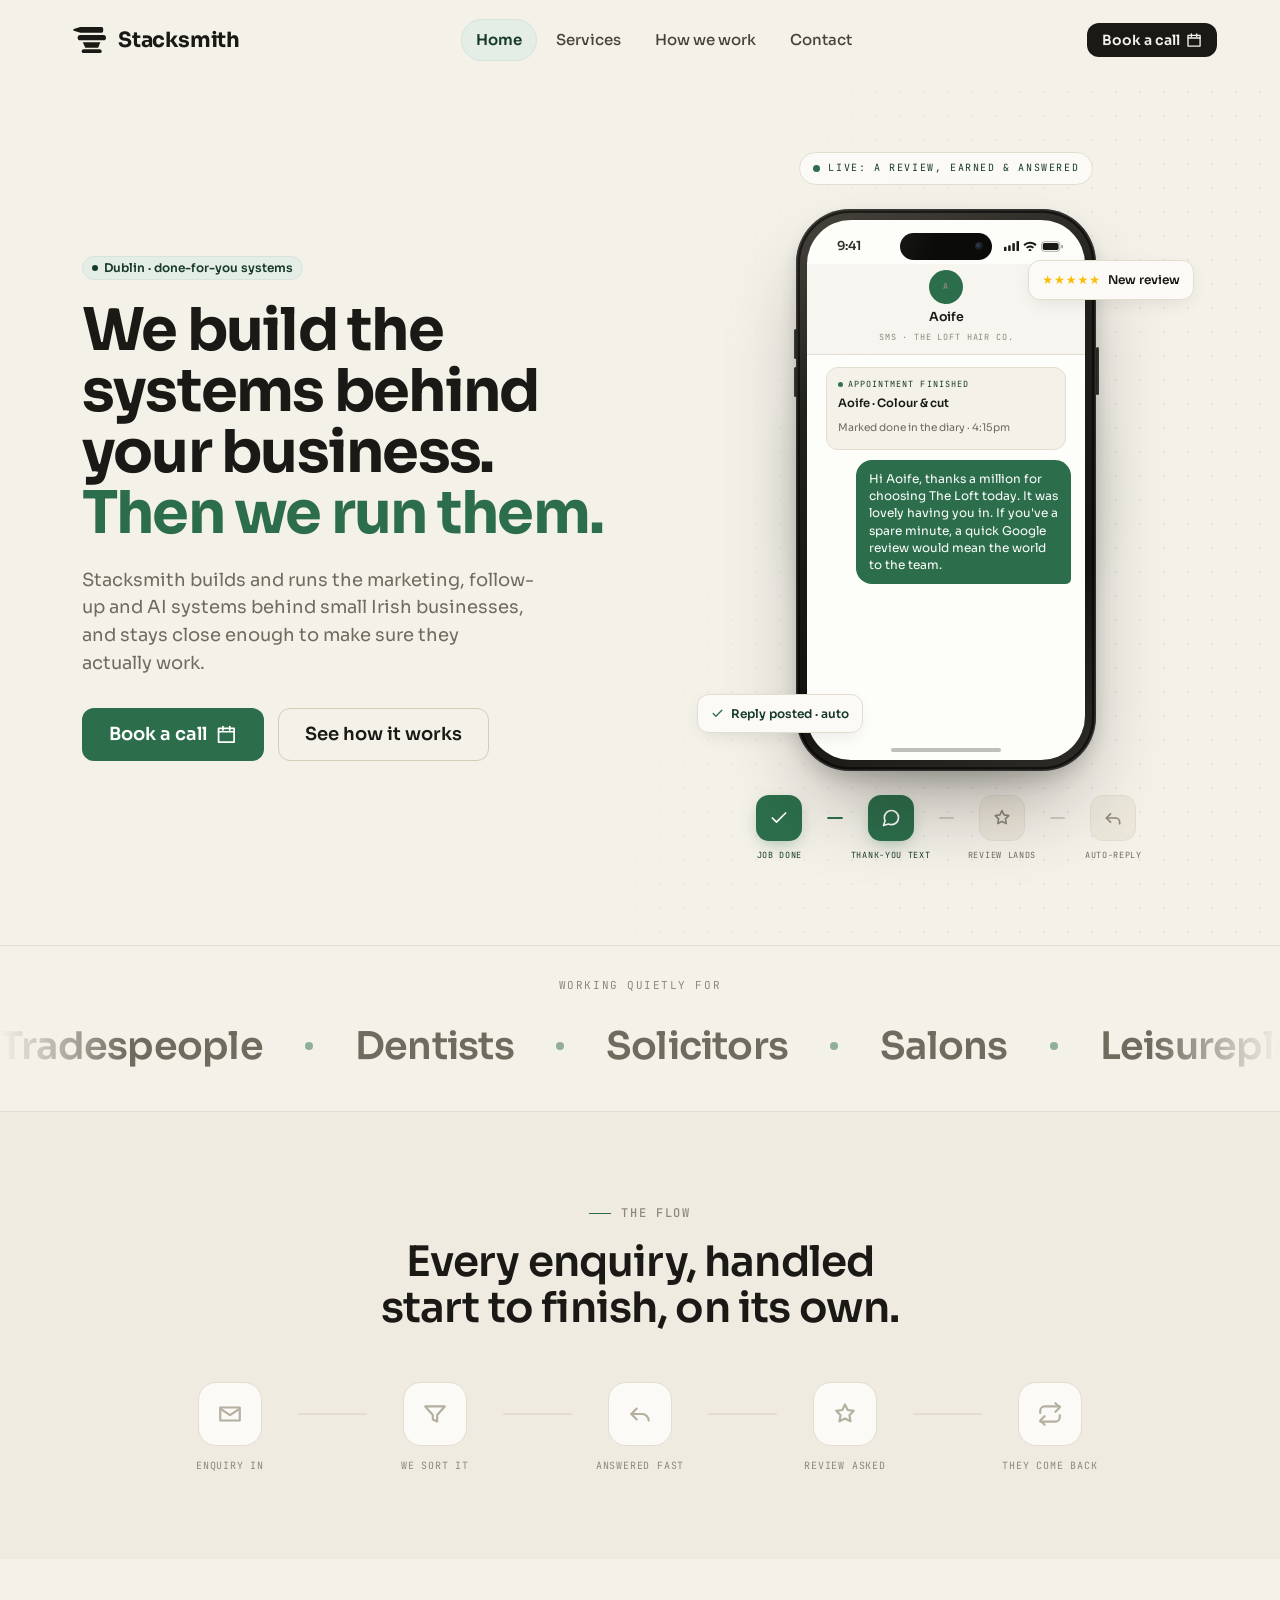
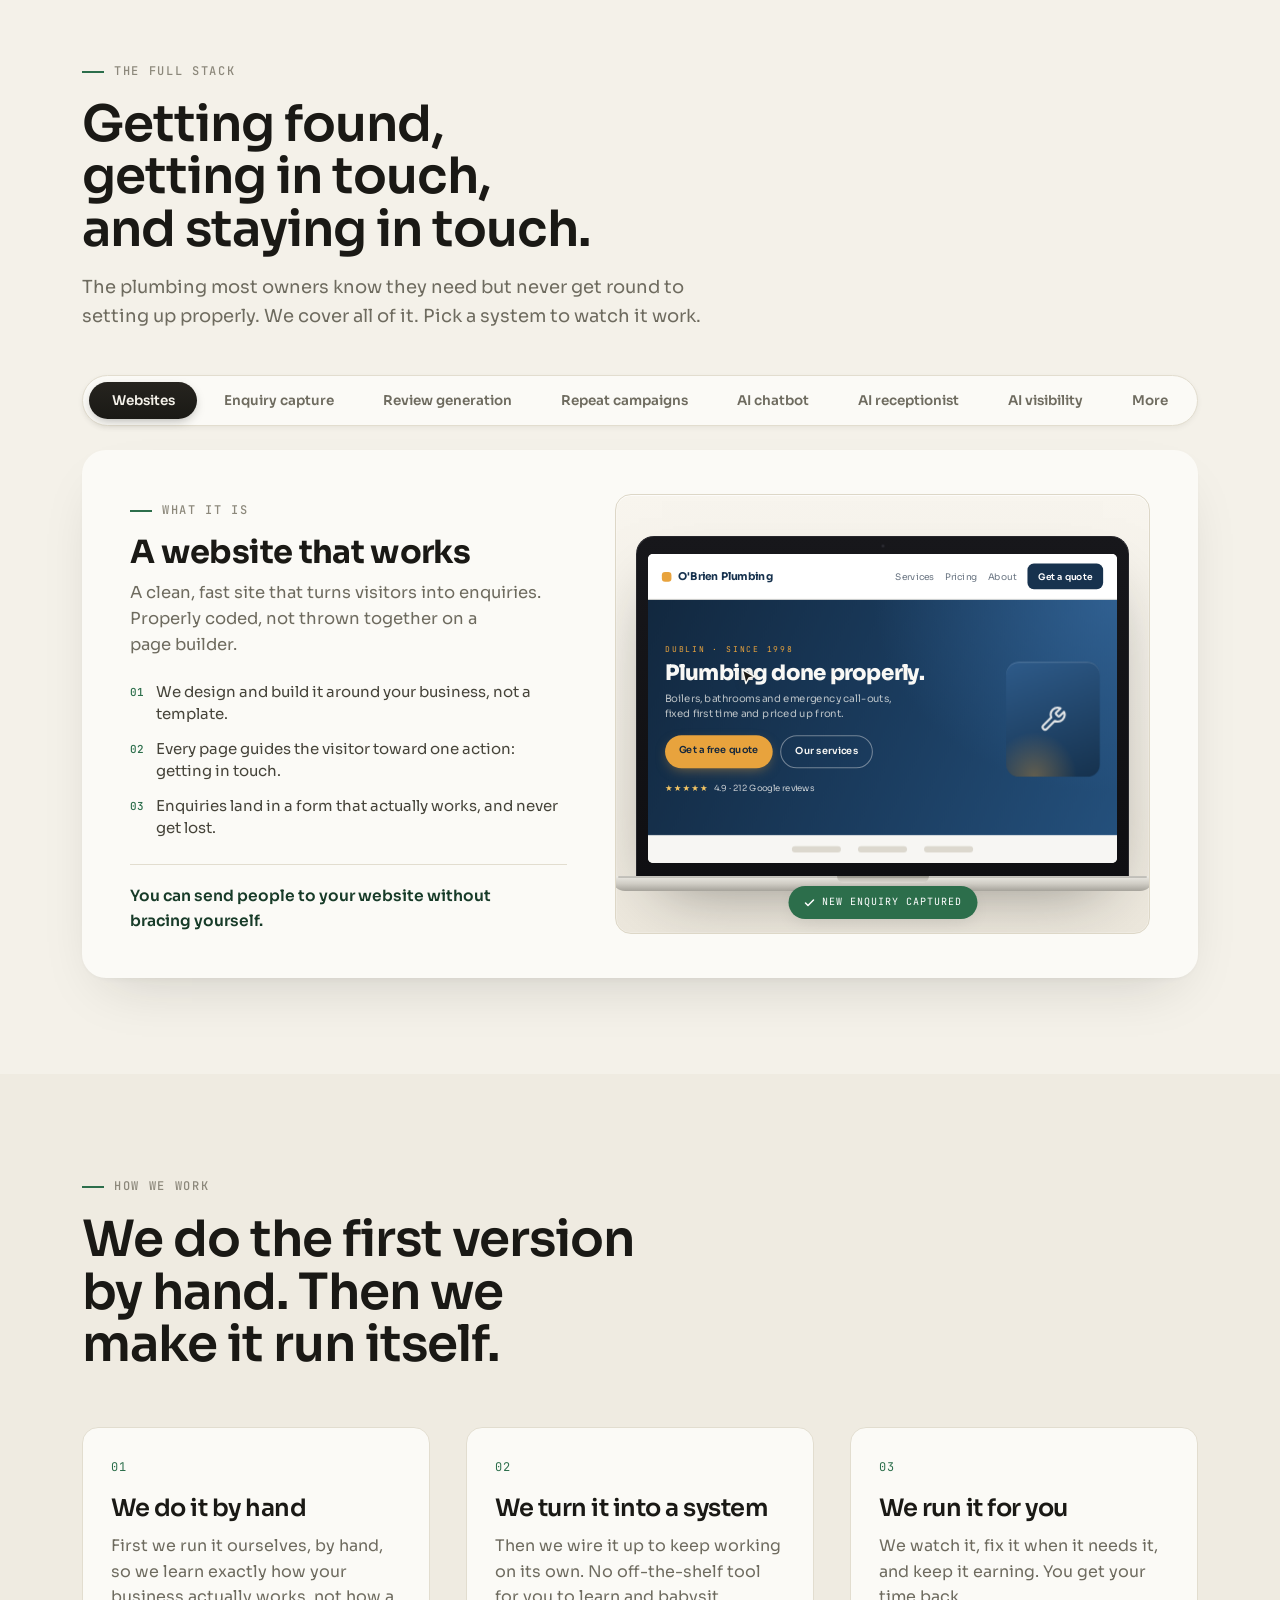
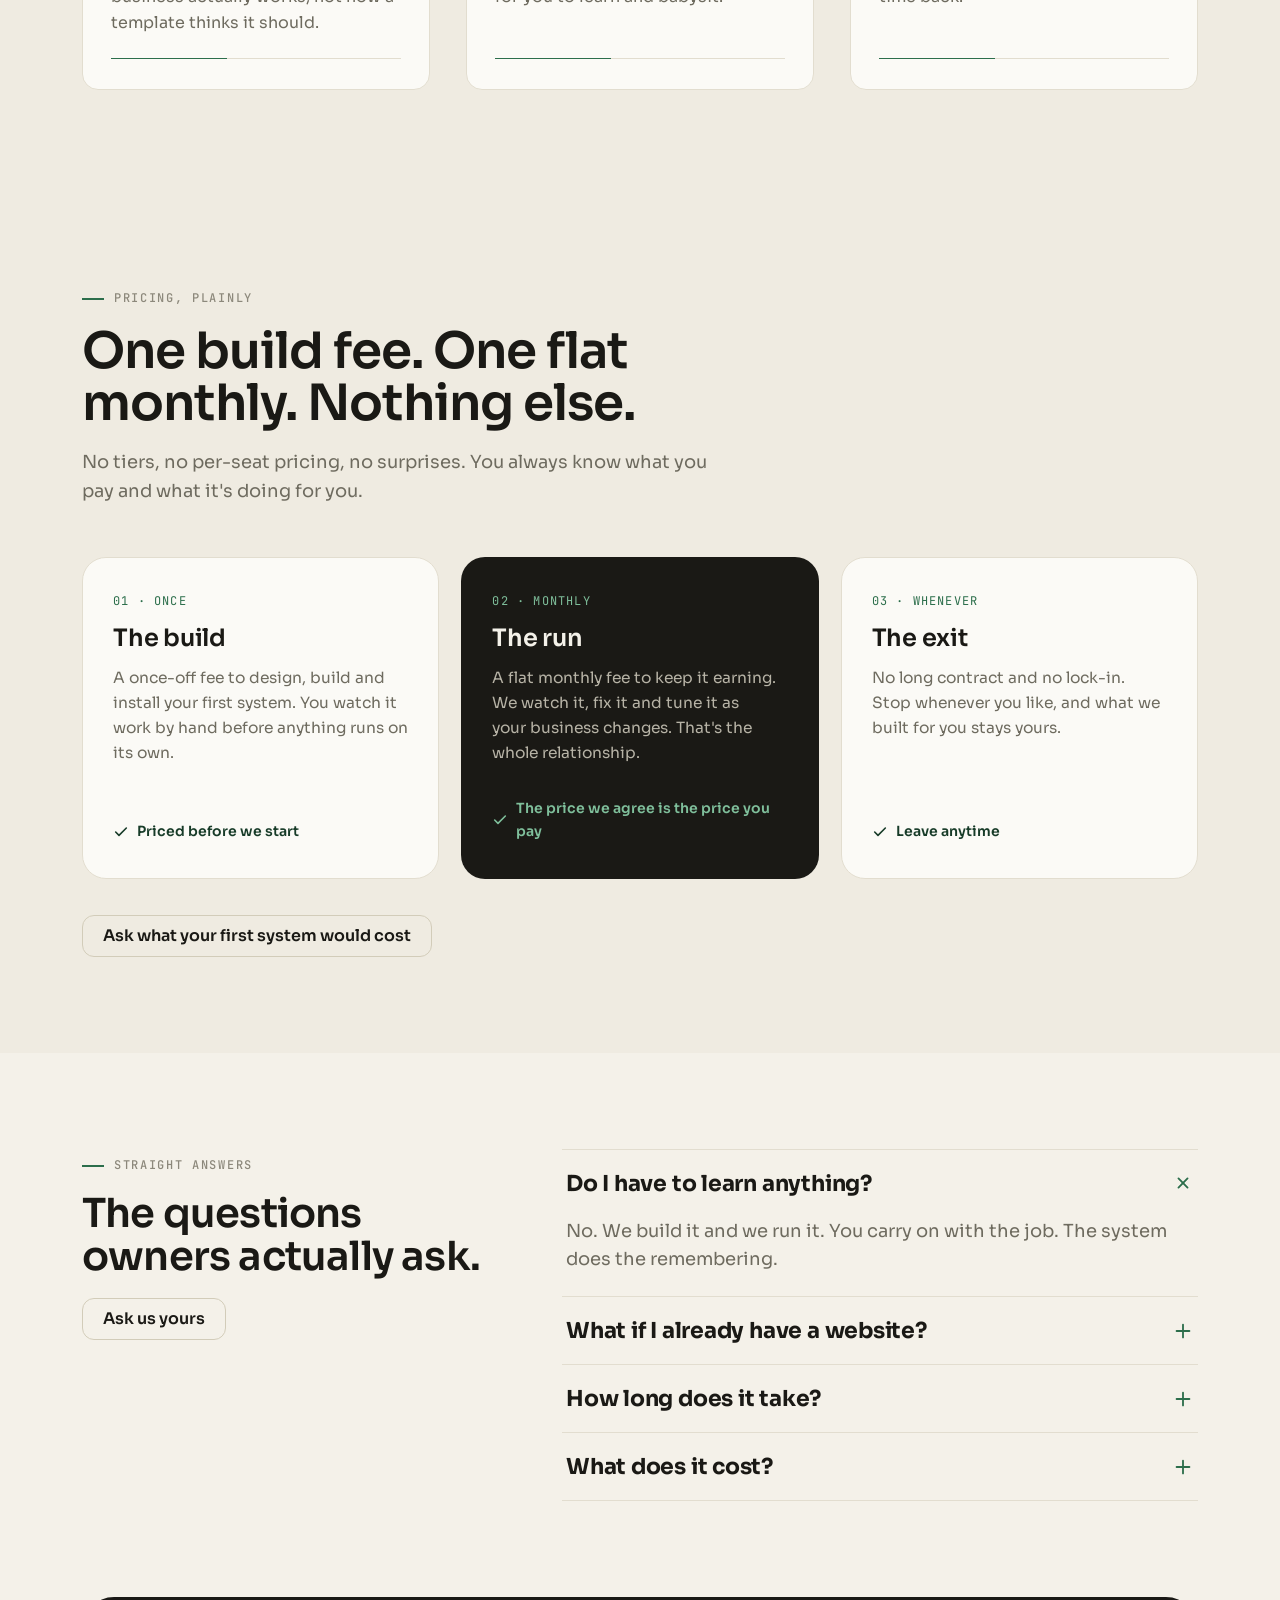
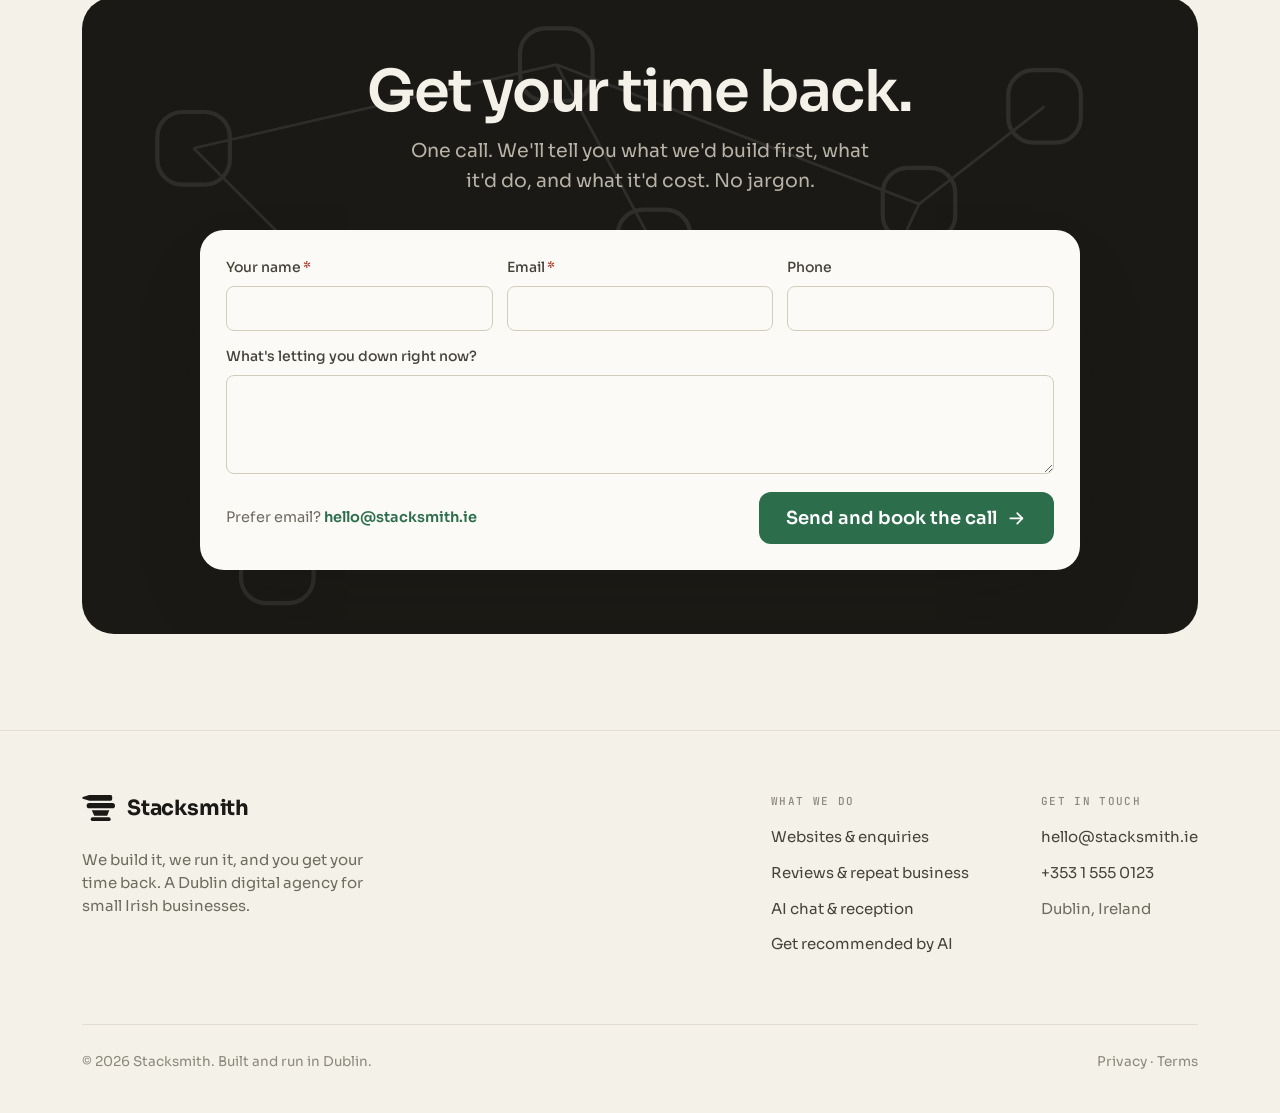
==== index.html @ cb6502f4 "Footer What-we-do links always land at the top of the services page The four links pointed at servic" ====
<!DOCTYPE html>
<html lang="en">
<head>
<meta charset="utf-8">
<meta name="viewport" content="width=device-width, initial-scale=1">
<title>Stacksmith · We build the systems behind your business. Then we run them.</title>
<meta name="description" content="Stacksmith builds and runs the marketing, follow-up and AI systems behind small Irish businesses, and stays close enough to make sure they actually work.">
<link rel="icon" href="assets/stacksmith-logo.png">
<!-- REMIX: social sharing meta -->
<meta property="og:type" content="website">
<meta property="og:title" content="Stacksmith · We build the systems behind your business. Then we run them.">
<meta property="og:description" content="Stacksmith builds and runs the marketing, follow-up and AI systems behind small Irish businesses.">
<meta property="og:url" content="https://stacksmith.ie/">
<meta name="twitter:card" content="summary">
<!-- REMIX: fonts loaded from the head instead of a CSS @import, so they start downloading immediately -->
<link rel="preconnect" href="https://fonts.googleapis.com">
<link rel="preconnect" href="https://fonts.gstatic.com" crossorigin>
<link href="https://fonts.googleapis.com/css2?family=Sora:wght@300..800&family=JetBrains+Mono:wght@400;500;700&display=swap" rel="stylesheet">
<link rel="stylesheet" href="css/tokens.css">
<link rel="stylesheet" href="css/components.css">
<link rel="stylesheet" href="css/site.css">
<link rel="stylesheet" href="css/remix.css">
</head>
<body>
<div style="background:var(--paper); color:var(--ink-700); font-family:var(--font-sans); min-height:100%;">

  <!-- ============ HEADER ============ -->
  <header class="site-header">
    <div class="container bar">
      <a href="index.html" style="display:flex; align-items:center; text-decoration:none;">
        <span class="ss-logo">
          <span class="ss-logo__mark" style="height:26px;">
            <svg viewBox="0 0 64 50" height="26" width="33" fill="currentColor" xmlns="http://www.w3.org/2000/svg" aria-hidden="true">
              <path d="M14 0 H55.6 Q58.6 0 58.6 3 V7.7 Q58.6 10.7 55.6 10.7 H14.5 L1.6 6.9 Q-0.5 5.4 1.6 3.9 Z"/>
              <rect x="9" y="15.3" width="55" height="10.2" rx="5.1"/>
              <path d="M19 29.5 H53 L48.8 39.9 H23.8 Z"/>
              <rect x="16.9" y="43" width="38.7" height="7.2" rx="3.6"/>
            </svg>
          </span>
          <span class="ss-logo__word" style="font-size:21px;">Stacksmith</span>
        </span>
      </a>
      <nav class="site-nav">
        <a href="index.html" aria-current="page">Home</a>
        <a href="services.html">Services</a>
        <a href="how-we-work.html">How we work</a>
        <a href="contact.html">Contact</a>
      </nav>
      <div class="cta-wrap" style="display:flex; align-items:center;">
        <a class="ss-btn ss-btn--primary ss-btn--sm" href="contact.html">Book a call <span class="ss-btn__icon"><svg viewBox="0 0 24 24" fill="none" stroke="currentColor" stroke-width="2" stroke-linecap="round" stroke-linejoin="round"><path d="M3 5h18v16H3z"/><path d="M3 9h18"/><path d="M8 3v4"/><path d="M16 3v4"/></svg></span></a>
      </div>
      <!-- REMIX: mobile nav toggle (shown under 700px) -->
      <button class="ss-navtoggle" aria-expanded="false" aria-controls="mobile-nav" aria-label="Menu">
        <svg class="ic-open" viewBox="0 0 24 24" fill="none" stroke="currentColor" stroke-width="2" stroke-linecap="round"><path d="M4 7h16"/><path d="M4 12h16"/><path d="M4 17h16"/></svg>
        <svg class="ic-close" viewBox="0 0 24 24" fill="none" stroke="currentColor" stroke-width="2" stroke-linecap="round"><path d="M6 6l12 12"/><path d="M18 6L6 18"/></svg>
      </button>
    </div>
    <!-- REMIX: mobile nav panel -->
    <div class="ss-mobilenav" id="mobile-nav">
      <a href="index.html" aria-current="page">Home</a>
      <a href="services.html">Services</a>
      <a href="how-we-work.html">How we work</a>
      <a href="contact.html">Contact</a>
      <a class="ss-mobilenav__cta" href="contact.html">Book a call</a>
    </div>
  </header>

  <!-- ============ HERO — a live automation, running ============ -->
  <section id="top" class="ss-hero" style="scroll-margin-top:72px;">
    <div class="container ss-hero__grid">
      <div class="ss-hero__copy">
        <span class="ss-badge ss-badge--forest"><span class="ss-badge__dot"></span>Dublin · done-for-you systems</span>
        <h1 class="ss-hero__h1">We build the systems behind your business. <em>Then we run them.</em></h1>
        <p class="ss-hero__sub">Stacksmith builds and runs the marketing, follow-up and AI systems behind small Irish businesses, and stays close enough to make sure they actually work.</p>
        <div class="ss-hero__actions">
          <a class="ss-btn ss-btn--accent ss-btn--lg" href="contact.html">Book a call <span class="ss-btn__icon"><svg viewBox="0 0 24 24" fill="none" stroke="currentColor" stroke-width="2" stroke-linecap="round" stroke-linejoin="round"><path d="M3 5h18v16H3z"/><path d="M3 9h18"/><path d="M8 3v4"/><path d="M16 3v4"/></svg></span></a>
          <a class="ss-btn ss-btn--secondary ss-btn--lg" href="how-we-work.html">See how it works</a>
        </div>
      </div>

      <div class="ss-hero__stage" id="hero-stage" aria-label="Demo: a customer is thanked by text, leaves a Google review, and the reply is posted automatically">
        <span class="ss-live"><span class="ss-live__dot"></span>Live: a review, earned &amp; answered</span>

        <div class="ss-float ss-float--a" aria-hidden="true"><span class="ss-float__stars">★★★★★</span> New review</div>
        <div class="ss-float ss-float--b" aria-hidden="true"><svg viewBox="0 0 24 24" width="13" height="13" fill="none" stroke="currentColor" stroke-width="2.4" stroke-linecap="round" stroke-linejoin="round"><path d="M20 6 9 17l-5-5"/></svg> Reply posted · auto</div>

        <div class="ss-phone">
          <span class="ss-phone__sidebtn ss-phone__sidebtn--vol1" aria-hidden="true"></span>
          <span class="ss-phone__sidebtn ss-phone__sidebtn--vol2" aria-hidden="true"></span>
          <span class="ss-phone__sidebtn ss-phone__sidebtn--power" aria-hidden="true"></span>
          <div class="ss-phone__screen">
            <div class="ss-phone__island" aria-hidden="true"><i></i></div>
            <div class="ss-phone__statusbar" aria-hidden="true">
              <span class="ss-phone__time">9:41</span>
              <span class="ss-phone__sicons">
                <svg viewBox="0 0 18 12" width="15" height="10" fill="currentColor"><rect x="0" y="7" width="3" height="5" rx="1"/><rect x="5" y="5" width="3" height="7" rx="1"/><rect x="10" y="2.5" width="3" height="9.5" rx="1"/><rect x="15" y="0" width="3" height="12" rx="1"/></svg>
                <svg viewBox="0 0 16 12" width="14" height="10" fill="currentColor"><path d="M8 9.6a1.7 1.7 0 1 1 0 3.4 1.7 1.7 0 0 1 0-3.4zM8 5.4c1.9 0 3.6.77 4.84 2.01l-1.7 1.7A4.55 4.55 0 0 0 8 7.8c-1.22 0-2.33.48-3.14 1.27l-1.7-1.7A6.83 6.83 0 0 1 8 5.4zM8 1c3.1 0 5.9 1.26 7.93 3.29l-1.7 1.7A8.94 8.94 0 0 0 8 3.4a8.94 8.94 0 0 0-6.23 2.6l-1.7-1.7A11.16 11.16 0 0 1 8 1z"/></svg>
                <svg viewBox="0 0 25 12" width="22" height="11"><rect x="0.5" y="0.5" width="21" height="11" rx="3.5" fill="none" stroke="currentColor" opacity=".4"/><rect x="23" y="4" width="2" height="4" rx="1" fill="currentColor" opacity=".4"/><rect x="2" y="2" width="18" height="8" rx="2" fill="currentColor"/></svg>
              </span>
            </div>

            <div class="ss-phone__views" id="hero-views">
              <!-- view 1: the thank-you text goes out -->
              <div class="ss-appview ss-appview--msg">
                <div class="ss-appview__head"><span class="ss-phone__avatar">A</span><b>Aoife</b><span>SMS · The Loft Hair Co.</span></div>
                <div class="ss-phone__body">
                  <div class="ss-msg ss-msg--sys" data-t="500">
                    <div class="ss-msg__tag">Appointment finished</div>
                    <b>Aoife · Colour &amp; cut</b>
                    <span>Marked done in the diary · 4:15pm</span>
                  </div>
                  <div class="ss-typing" data-show="1200" data-hide="2200"><i></i><i></i><i></i></div>
                  <div class="ss-msg ss-msg--out" data-t="2300">Hi Aoife, thanks a million for choosing The Loft today. It was lovely having you in. If you've a spare minute, a quick Google review would mean the world to the team.</div>
                  <div class="ss-msg ss-msg--chip" data-t="3500">g.page/theloft/review</div>
                </div>
              </div>

              <!-- view 2: the review lands & the reply posts itself -->
              <div class="ss-appview ss-appview--review">
                <div class="ss-appview__head ss-appview__head--g">
                  <svg viewBox="0 0 24 24" width="20" height="20" aria-hidden="true"><path fill="#4285F4" d="M23.49 12.27c0-.79-.07-1.54-.19-2.27H12v4.51h6.47c-.29 1.48-1.14 2.73-2.4 3.58v3h3.86c2.26-2.09 3.56-5.17 3.56-8.82z"/><path fill="#34A853" d="M12 24c3.24 0 5.95-1.08 7.93-2.91l-3.86-3c-1.08.72-2.45 1.16-4.07 1.16-3.13 0-5.78-2.11-6.73-4.96H1.29v3.09C3.26 21.3 7.31 24 12 24z"/><path fill="#FBBC05" d="M5.27 14.29c-.25-.72-.38-1.49-.38-2.29s.14-1.57.38-2.29V6.62H1.29C.47 8.24 0 10.06 0 12s.47 3.76 1.29 5.38l3.98-3.09z"/><path fill="#EA4335" d="M12 4.75c1.77 0 3.35.61 4.6 1.8l3.42-3.42C17.95 1.19 15.24 0 12 0 7.31 0 3.26 2.7 1.29 6.62l3.98 3.09c.95-2.85 3.6-4.96 6.73-4.96z"/></svg>
                  <b>The Loft Hair Co.</b>
                  <span>Google Reviews</span>
                </div>
                <div class="ss-phone__body">
                  <div class="ss-greview" data-t="5000">
                    <div class="ss-greview__who"><span class="ss-phone__avatar ss-phone__avatar--warm">A</span><div><b>Aoife B.</b><span>just now</span></div></div>
                    <div class="ss-greview__stars">
                      <span data-t="5400">★</span><span data-t="5600">★</span><span data-t="5800">★</span><span data-t="6000">★</span><span data-t="6200">★</span>
                    </div>
                    <p class="ss-msg" data-t="6600">Couldn't recommend The Loft more. Gorgeous colour and so easy to book. Lovely people!</p>
                  </div>
                  <div class="ss-greply ss-msg" data-t="8300">
                    <div class="ss-msg__tag">Auto-reply · drafted &amp; posted for you</div>
                    <div class="ss-greply__bubble">
                      <b>Response from the owner · just now</b>
                      <p>Thanks a million, Aoife. You've made our day. See you next time!</p>
                    </div>
                  </div>
                  <div class="ss-msg ss-msg--chip ss-msg--chip-solid" data-t="10300"><span class="ss-float__stars" style="font-size:10px;">★</span>4.9 · review #213 · hands-free</div>
                </div>
              </div>
            </div>
            <span class="ss-phone__homebar" aria-hidden="true"></span>
          </div>
        </div>

        <div class="ss-hrail" id="hero-rail">
          <div class="ss-hrail__node" data-t="500"><span class="ss-hrail__ic"><svg viewBox="0 0 24 24" width="20" height="20" fill="none" stroke="currentColor" stroke-width="2" stroke-linecap="round" stroke-linejoin="round"><path d="M20 6 9 17l-5-5"/></svg></span><span class="ss-hrail__label">Job done</span></div>
          <div class="ss-hrail__conn" data-t="1400"><i></i></div>
          <div class="ss-hrail__node" data-t="2300"><span class="ss-hrail__ic"><svg viewBox="0 0 24 24" width="20" height="20" fill="none" stroke="currentColor" stroke-width="2" stroke-linecap="round" stroke-linejoin="round"><path d="M21 11.5a8.4 8.4 0 0 1-8.5 8.5 8.5 8.5 0 0 1-3.6-.8L3 21l1.9-5.7a8.4 8.4 0 0 1-.9-3.8A8.5 8.5 0 0 1 12.5 3 8.4 8.4 0 0 1 21 11.5z"/></svg></span><span class="ss-hrail__label">Thank-you text</span></div>
          <div class="ss-hrail__conn" data-t="3800"><i></i></div>
          <div class="ss-hrail__node" data-t="5000"><span class="ss-hrail__ic"><svg viewBox="0 0 24 24" width="20" height="20" fill="none" stroke="currentColor" stroke-width="2" stroke-linecap="round" stroke-linejoin="round"><path d="M12 3.2l2.5 5.1 5.6.8-4 4 1 5.6L12 16.1 6.9 18.7l1-5.6-4-4 5.6-.8z"/></svg></span><span class="ss-hrail__label">Review lands</span></div>
          <div class="ss-hrail__conn" data-t="7000"><i></i></div>
          <div class="ss-hrail__node" data-t="8300"><span class="ss-hrail__ic"><svg viewBox="0 0 24 24" width="20" height="20" fill="none" stroke="currentColor" stroke-width="2" stroke-linecap="round" stroke-linejoin="round"><path d="M9 17l-5-5 5-5"/><path d="M4 12h11a5 5 0 0 1 5 5v2"/></svg></span><span class="ss-hrail__label">Auto-reply</span></div>
        </div>
      </div>
    </div>
  </section>

  <!-- ============ TRUST TICKER ============ -->
  <div class="ss-ticker" aria-label="Working quietly for tradespeople, dentists, solicitors, salons, garages, cafés, Leisureplex and ecommerce brands">
    <span class="ss-ticker__label">Working quietly for</span>
    <div class="ss-ticker__viewport">
      <div class="ss-ticker__track">
        <div class="ss-ticker__group">
          <span class="ss-ticker__item">Tradespeople</span><i class="ss-ticker__dot"></i>
          <span class="ss-ticker__item">Dentists</span><i class="ss-ticker__dot"></i>
          <span class="ss-ticker__item">Solicitors</span><i class="ss-ticker__dot"></i>
          <span class="ss-ticker__item">Salons</span><i class="ss-ticker__dot"></i>
          <span class="ss-ticker__item ss-ticker__item--name">Leisureplex</span><i class="ss-ticker__dot"></i>
          <span class="ss-ticker__item">Garages</span><i class="ss-ticker__dot"></i>
          <span class="ss-ticker__item">Cafés</span><i class="ss-ticker__dot"></i>
          <span class="ss-ticker__item">Ecommerce brands</span><i class="ss-ticker__dot"></i>
        </div>
        <div class="ss-ticker__group" aria-hidden="true">
          <span class="ss-ticker__item">Tradespeople</span><i class="ss-ticker__dot"></i>
          <span class="ss-ticker__item">Dentists</span><i class="ss-ticker__dot"></i>
          <span class="ss-ticker__item">Solicitors</span><i class="ss-ticker__dot"></i>
          <span class="ss-ticker__item">Salons</span><i class="ss-ticker__dot"></i>
          <span class="ss-ticker__item ss-ticker__item--name">Leisureplex</span><i class="ss-ticker__dot"></i>
          <span class="ss-ticker__item">Garages</span><i class="ss-ticker__dot"></i>
          <span class="ss-ticker__item">Cafés</span><i class="ss-ticker__dot"></i>
          <span class="ss-ticker__item">Ecommerce brands</span><i class="ss-ticker__dot"></i>
        </div>
      </div>
    </div>
  </div>

  <!-- ============ SIGNATURE: THE FLOW LINE ============ -->
  <section style="padding:84px 0; background:var(--paper-tint);">
    <div class="container">
      <div class="ss-reveal" style="max-width:640px; margin:0 auto; text-align:center;">
        <span class="ss-section-label">The flow</span>
        <h2 style="font-family:var(--font-display); font-size:clamp(30px,3.4vw,42px); line-height:1.08; letter-spacing:-0.02em; font-weight:600; margin:16px 0 0; color:var(--ink);">Every enquiry, handled start to finish, on its own.</h2>
      </div>
      <div class="flow-band">
        <div class="flow-band-inner fb" id="flow-band">
          <div class="fb-node">
            <div class="fb-node__ic"><svg viewBox="0 0 24 24" width="26" height="26" fill="none" stroke="currentColor" stroke-width="2" stroke-linecap="round" stroke-linejoin="round"><path d="M3 6h18v12H3z"/><path d="m3 7 9 6 9-6"/></svg></div>
            <span>Enquiry in</span>
          </div>
          <div class="fb-line"><i><span></span></i></div>
          <div class="fb-node">
            <div class="fb-node__ic"><svg viewBox="0 0 24 24" width="26" height="26" fill="none" stroke="currentColor" stroke-width="2" stroke-linecap="round" stroke-linejoin="round"><path d="M3 5h18l-7 8v6l-4-2v-4z"/></svg></div>
            <span>We sort it</span>
          </div>
          <div class="fb-line"><i><span></span></i></div>
          <div class="fb-node">
            <div class="fb-node__ic"><svg viewBox="0 0 24 24" width="26" height="26" fill="none" stroke="currentColor" stroke-width="2" stroke-linecap="round" stroke-linejoin="round"><path d="M9 7l-5 5 5 5"/><path d="M4 12h10a6 6 0 0 1 6 6"/></svg></div>
            <span>Answered fast</span>
          </div>
          <div class="fb-line"><i><span></span></i></div>
          <div class="fb-node">
            <div class="fb-node__ic"><svg viewBox="0 0 24 24" width="26" height="26" fill="none" stroke="currentColor" stroke-width="2" stroke-linecap="round" stroke-linejoin="round"><path d="M12 3.2l2.5 5.1 5.6.8-4 4 1 5.6L12 16.1 6.9 18.7l1-5.6-4-4 5.6-.8z"/></svg></div>
            <span>Review asked</span>
          </div>
          <div class="fb-line"><i><span></span></i></div>
          <div class="fb-node fb-node--final">
            <div class="fb-node__ic"><svg viewBox="0 0 24 24" width="26" height="26" fill="none" stroke="currentColor" stroke-width="2" stroke-linecap="round" stroke-linejoin="round"><path d="M17 2l4 4-4 4"/><path d="M3 11V9a4 4 0 0 1 4-4h14"/><path d="M7 22l-4-4 4-4"/><path d="M21 13v2a4 4 0 0 1-4 4H3"/></svg></div>
            <span>They come back</span>
          </div>
        </div>
      </div>
    </div>
  </section>

  <!-- ============ SERVICES ============ -->
  <section id="services" style="padding:96px 0; scroll-margin-top:72px;">
    <div class="container">
      <div class="ss-reveal" style="max-width:640px;">
        <span class="ss-section-label">The full stack</span>
        <h2 style="font-family:var(--font-display); font-size:clamp(34px,4vw,50px); line-height:1.05; letter-spacing:-0.02em; font-weight:600; margin:16px 0 0; color:var(--ink);">Getting found, getting in touch, and staying in touch.</h2>
        <p style="font-size:18px; color:var(--ink-500); margin:18px 0 0; line-height:1.6;">The plumbing most owners know they need but never get round to setting up properly. We cover all of it. Pick a system to watch it work.</p>
      </div>

      <div class="ss-reveal">
        <div class="ss-tabs" role="tablist" aria-label="What we build">
          <button class="ss-tab" role="tab" id="tab-web" aria-controls="show-web" aria-selected="true">Websites</button>
          <button class="ss-tab" role="tab" id="tab-enq" aria-controls="show-enq" aria-selected="false" tabindex="-1">Enquiry capture</button>
          <button class="ss-tab" role="tab" id="tab-rev" aria-controls="show-rev" aria-selected="false" tabindex="-1">Review generation</button>
          <button class="ss-tab" role="tab" id="tab-rep" aria-controls="show-rep" aria-selected="false" tabindex="-1">Repeat campaigns</button>
          <button class="ss-tab" role="tab" id="tab-bot" aria-controls="show-bot" aria-selected="false" tabindex="-1">AI chatbot</button>
          <button class="ss-tab" role="tab" id="tab-rec" aria-controls="show-rec" aria-selected="false" tabindex="-1">AI receptionist</button>
          <button class="ss-tab" role="tab" id="tab-ai" aria-controls="show-ai" aria-selected="false" tabindex="-1">AI visibility</button>
          <button class="ss-tab" role="tab" id="tab-auto" aria-controls="show-auto" aria-selected="false" tabindex="-1">More</button>
        </div>

        <!-- Websites -->
        <div class="ss-showpanel is-active" role="tabpanel" id="show-web" aria-labelledby="tab-web">
          <div class="ss-show">
            <div class="ss-show__copy">
              <span class="ss-section-label">What it is</span>
              <h3>A website that works</h3>
              <p class="ss-show__what">A clean, fast site that turns visitors into enquiries. Properly coded, not thrown together on a page builder.</p>
              <ol class="ss-show__steps">
                <li><b>01</b>We design and build it around your business, not a template.</li>
                <li><b>02</b>Every page guides the visitor toward one action: getting in touch.</li>
                <li><b>03</b>Enquiries land in a form that actually works, and never get lost.</li>
              </ol>
              <p class="ss-show__outcome">You can send people to your website without bracing yourself.</p>
            </div>
            <div class="ssx ssx--site" aria-hidden="true">
              <!-- REMIX: CSS-drawn MacBook. Replaces the photo overlay so the demo site
                   genuinely sits inside the screen instead of hovering over a photo. -->
              <div class="ssx-maccss" data-i="1">
                <div class="ssx-maccss__lid">
                  <span class="ssx-maccss__cam" aria-hidden="true"></span>
                  <div class="ssx-macphoto__screen">
                  <div class="ob-frame">
                    <div class="ob-nav" data-i="2">
                      <span class="ob-nav__logo"><i></i>O'Brien Plumbing</span>
                      <span class="ob-nav__links"><u>Services</u><u>Pricing</u><u>About</u></span>
                      <span class="ob-nav__cta">Get a quote</span>
                    </div>
                    <div class="ob-hero ssx-shine">
                      <div class="ob-hero__copy">
                        <span class="ob-hero__eyebrow" data-i="3">Dublin · Since 1998</span>
                        <b data-i="3">Plumbing done properly.</b>
                        <span class="ob-hero__sub" data-i="4">Boilers, bathrooms and emergency call-outs, fixed first time and priced up front.</span>
                        <span class="ob-hero__btns" data-i="5"><em class="ob-btn ob-btn--amber ssx-site__btn">Get a free quote</em><em class="ob-btn ob-btn--ghost">Our services</em></span>
                        <span class="ob-hero__trust" data-i="6"><b>★★★★★</b> 4.9 · 212 Google reviews</span>
                      </div>
                      <div class="ob-hero__art" data-i="4"><svg viewBox="0 0 24 24" width="26" height="26" fill="none" stroke="currentColor" stroke-width="1.8" stroke-linecap="round" stroke-linejoin="round"><path d="M14.7 6.3a1 1 0 0 0 0 1.4l1.6 1.6a1 1 0 0 0 1.4 0l3.77-3.77a6 6 0 0 1-7.94 7.94l-6.91 6.91a2.12 2.12 0 0 1-3-3l6.91-6.91a6 6 0 0 1 7.94-7.94z"/></svg></div>
                    </div>
                    <div class="ob-strip" data-i="6"><u></u><u></u><u></u></div>
                  </div>
                  </div>
                </div>
                <div class="ssx-maccss__base" aria-hidden="true"><i></i></div>
              </div>
              <span class="ssx-cursor"><svg viewBox="0 0 24 24" width="21" height="21" fill="#1A1915" stroke="#FBFAF6" stroke-width="1.6" stroke-linejoin="round"><path d="M5 3l14 8-6.5 1.5L9 19z"/></svg></span>
              <span class="ssx-toast" data-i="8"><svg viewBox="0 0 24 24" width="12" height="12" fill="none" stroke="currentColor" stroke-width="3" stroke-linecap="round" stroke-linejoin="round"><path d="M20 6 9 17l-5-5"/></svg>New enquiry captured</span>
            </div>
          </div>
        </div>

        <!-- Enquiry capture -->
        <div class="ss-showpanel" role="tabpanel" id="show-enq" aria-labelledby="tab-enq" hidden>
          <div class="ss-show">
            <div class="ss-show__copy">
              <span class="ss-section-label">What it is</span>
              <h3>Enquiry capture &amp; follow-up</h3>
              <p class="ss-show__what">Every enquiry (web form, missed call or Google message) is captured and answered within a minute, even when you're mid-job.</p>
              <ol class="ss-show__steps">
                <li><b>01</b>An enquiry lands from any channel.</li>
                <li><b>02</b>An instant, personal reply goes out and you get pinged with the details.</li>
                <li><b>03</b>If it goes quiet, one gentle nudge follows, never more.</li>
              </ol>
              <p class="ss-show__outcome">Leads stop going cold while you're on a job.</p>
            </div>
            <div class="ssx ssx--enq" aria-hidden="true">
              <div class="ssx-funnel">
                <svg class="ssx-funnel__lines" viewBox="0 0 340 118" aria-hidden="true">
                  <path d="M46 36 Q46 72 164 80"/>
                  <path d="M170 36 L170 76"/>
                  <path d="M294 36 Q294 72 176 80"/>
                </svg>
                <span class="ssx-fsrc ssx-fsrc--1"><svg viewBox="0 0 24 24" width="12" height="12" fill="none" stroke="currentColor" stroke-width="2" stroke-linecap="round" stroke-linejoin="round"><path d="M12 3a9 9 0 1 0 0 18 9 9 0 0 0 0-18"/><path d="M3 12h18"/><path d="M12 3c2.6 2.6 2.6 15.4 0 18M12 3c-2.6 2.6-2.6 15.4 0 18"/></svg>Web form</span>
                <span class="ssx-fsrc ssx-fsrc--2"><svg viewBox="0 0 24 24" width="12" height="12" fill="none" stroke="currentColor" stroke-width="2" stroke-linecap="round" stroke-linejoin="round"><path d="M22 16.9v3a2 2 0 0 1-2.2 2 19.8 19.8 0 0 1-8.6-3.1 19.5 19.5 0 0 1-6-6A19.8 19.8 0 0 1 2.1 4.2 2 2 0 0 1 4.1 2h3a2 2 0 0 1 2 1.7c.1.9.3 1.8.6 2.7a2 2 0 0 1-.5 2.1L8 9.8a16 16 0 0 0 6 6l1.3-1.3a2 2 0 0 1 2.1-.5c.9.3 1.8.5 2.7.6a2 2 0 0 1 1.7 2z"/></svg>Missed call</span>
                <span class="ssx-fsrc ssx-fsrc--3"><svg viewBox="0 0 24 24" width="12" height="12" aria-hidden="true"><path fill="#4285F4" d="M23.49 12.27c0-.79-.07-1.54-.19-2.27H12v4.51h6.47c-.29 1.48-1.14 2.73-2.4 3.58v3h3.86c2.26-2.09 3.56-5.17 3.56-8.82z"/><path fill="#34A853" d="M12 24c3.24 0 5.95-1.08 7.93-2.91l-3.86-3c-1.08.72-2.45 1.16-4.07 1.16-3.13 0-5.78-2.11-6.73-4.96H1.29v3.09C3.26 21.3 7.31 24 12 24z"/><path fill="#FBBC05" d="M5.27 14.29c-.25-.72-.38-1.49-.38-2.29s.14-1.57.38-2.29V6.62H1.29C.47 8.24 0 10.06 0 12s.47 3.76 1.29 5.38l3.98-3.09z"/><path fill="#EA4335" d="M12 4.75c1.77 0 3.35.61 4.6 1.8l3.42-3.42C17.95 1.19 15.24 0 12 0 7.31 0 3.26 2.7 1.29 6.62l3.98 3.09c.95-2.85 3.6-4.96 6.73-4.96z"/></svg>Google</span>
                <span class="ssx-fhub"><svg viewBox="0 0 24 24" width="19" height="19" fill="none" stroke="currentColor" stroke-width="2" stroke-linecap="round" stroke-linejoin="round"><path d="M13 2L3 14h9l-1 8 10-12h-9z"/></svg></span>
              </div>
              <div class="ssx-sms ssx-shine" data-i="3"><b>Brennan Tiling <span>SMS · 41s later</span></b><p>Hi Sinéad, thanks for getting in touch about the bathroom retile. Mark will come back to you today with a time to call out.</p></div>
              <div class="ssx-card" data-i="4"><span class="ssx-card__ic"><svg viewBox="0 0 24 24" width="15" height="15" fill="none" stroke="currentColor" stroke-width="2" stroke-linecap="round" stroke-linejoin="round"><path d="M18 8a6 6 0 1 0-12 0c0 7-3 9-3 9h18s-3-2-3-9"/><path d="M13.7 21a2 2 0 0 1-3.4 0"/></svg></span><div><b>You get pinged</b><span>Sinéad · Rathmines · prefers a callback after 5pm</span></div></div>
              <span class="ssx-note" data-i="5"><svg viewBox="0 0 24 24" width="13" height="13" fill="none" stroke="currentColor" stroke-width="2" stroke-linecap="round" stroke-linejoin="round"><path d="M12 21a9 9 0 1 0 0-18 9 9 0 0 0 0 18"/><path d="M12 7v5l3 2"/></svg>Goes quiet for two days? One gentle nudge, never more.</span>
            </div>
          </div>
        </div>

        <!-- Review generation -->
        <div class="ss-showpanel" role="tabpanel" id="show-rev" aria-labelledby="tab-rev" hidden>
          <div class="ss-show">
            <div class="ss-show__copy">
              <span class="ss-section-label">What it is</span>
              <h3>Review generation &amp; response</h3>
              <p class="ss-show__what">Every finished job quietly asks the customer for a Google review, and the owner's reply writes and posts itself.</p>
              <ol class="ss-show__steps">
                <li><b>01</b>A job is marked done, and a thank-you text goes out with the review link.</li>
                <li><b>02</b>Happy customers land on Google; unhappy ones are caught privately first.</li>
                <li><b>03</b>The review arrives and a warm reply is posted for you.</li>
              </ol>
              <p class="ss-show__outcome">Your rating climbs on its own.</p>
            </div>
            <div class="ssx ssx--rev" aria-hidden="true">
              <div class="ssx-sms ssx-shine" data-i="1"><b>The Loft Hair Co. <span>SMS</span></b><p>Hi Aoife, lovely to see you today. If you've a spare minute, a quick Google review would mean the world to the team.</p></div>
              <div class="ssx-review ssx-review--big" data-i="2">
                <span class="ssx-gbadge"><svg viewBox="0 0 24 24" width="15" height="15" aria-hidden="true"><path fill="#4285F4" d="M23.49 12.27c0-.79-.07-1.54-.19-2.27H12v4.51h6.47c-.29 1.48-1.14 2.73-2.4 3.58v3h3.86c2.26-2.09 3.56-5.17 3.56-8.82z"/><path fill="#34A853" d="M12 24c3.24 0 5.95-1.08 7.93-2.91l-3.86-3c-1.08.72-2.45 1.16-4.07 1.16-3.13 0-5.78-2.11-6.73-4.96H1.29v3.09C3.26 21.3 7.31 24 12 24z"/><path fill="#FBBC05" d="M5.27 14.29c-.25-.72-.38-1.49-.38-2.29s.14-1.57.38-2.29V6.62H1.29C.47 8.24 0 10.06 0 12s.47 3.76 1.29 5.38l3.98-3.09z"/><path fill="#EA4335" d="M12 4.75c1.77 0 3.35.61 4.6 1.8l3.42-3.42C17.95 1.19 15.24 0 12 0 7.31 0 3.26 2.7 1.29 6.62l3.98 3.09c.95-2.85 3.6-4.96 6.73-4.96z"/></svg></span>
                <div class="ssx-review__who"><span class="ssx-av">A</span><div><b>Aoife B.</b><span>just now</span></div><span class="ssx-rate">★ 4.9</span></div>
                <div class="ssx-review__stars"><span class="st">★</span><span class="st">★</span><span class="st">★</span><span class="st">★</span><span class="st">★</span><span class="ssx-burst"><i></i><i></i><i></i><i></i><i></i><i></i></span></div>
                <p>Couldn't recommend The Loft more. Gorgeous colour and so easy to book. Lovely people!</p>
              </div>
              <div class="ssx-reply" data-i="3"><b>Auto-reply · posted for you</b><p>Thanks a million, Aoife. You've made our day. See you next time!</p></div>
            </div>
          </div>
        </div>

        <!-- Repeat campaigns -->
        <div class="ss-showpanel" role="tabpanel" id="show-rep" aria-labelledby="tab-rep" hidden>
          <div class="ss-show">
            <div class="ss-show__copy">
              <span class="ss-section-label">What it is</span>
              <h3>Repeat-customer marketing</h3>
              <p class="ss-show__what">Past customers hear from you at exactly the right moment: a birthday, a quiet spell, or 90 days since their last visit.</p>
              <ol class="ss-show__steps">
                <li><b>01</b>A real event triggers the campaign. No manual sending, ever.</li>
                <li><b>02</b>A personal message goes out, shaped by what they bought and when.</li>
                <li><b>03</b>One reminder later, they're back in the door.</li>
              </ol>
              <p class="ss-show__outcome">Quiet weeks fill up with faces you already know.</p>
            </div>
            <div class="ssx ssx--rep" aria-hidden="true">
              <div class="ssx-meter" data-i="1"><span>Last visit</span><span class="ssx-meter__bar"><i></i></span><span class="ssx-meter__end">90 days</span></div>
              <div class="ssx-mail ssx-shine" data-i="2">
                <div class="ssx-mail__head"><b>Quay Street Café</b><span>to Liam</span></div>
                <b class="ssx-mail__subj">We've missed you, Liam</b>
                <p>It's been a while. Here's a coffee on us next time you're passing. Just show this at the till.</p>
                <span class="ssx-mail__btn">Show at the till</span>
              </div>
              <span class="ssx-chip ssx-chip--solid" data-i="3"><svg viewBox="0 0 24 24" width="12" height="12" fill="none" stroke="currentColor" stroke-width="3" stroke-linecap="round" stroke-linejoin="round"><path d="M20 6 9 17l-5-5"/></svg>He's back · Tuesday, 8:40am</span>
            </div>
          </div>
        </div>

        <!-- AI chatbot -->
        <div class="ss-showpanel" role="tabpanel" id="show-bot" aria-labelledby="tab-bot" hidden>
          <div class="ss-show">
            <div class="ss-show__copy">
              <span class="ss-section-label">What it is</span>
              <h3>AI chatbot</h3>
              <p class="ss-show__what">Answers the common questions on your website and WhatsApp, day and night. Trained on your business, not a generic script.</p>
              <ol class="ss-show__steps">
                <li><b>01</b>A customer asks a question at any hour.</li>
                <li><b>02</b>The bot answers from your own prices, hours and services.</li>
                <li><b>03</b>Anything it can't handle books the customer in or hands over to you.</li>
              </ol>
              <p class="ss-show__outcome">Routine questions stop reaching your team.</p>
            </div>
            <div class="ssx ssx--bot" aria-hidden="true">
              <div class="ssx-widget" data-i="1">
                <div class="ssx-widget__head"><span class="ssx-widget__dot"></span><b>The Loft · assistant</b><span>online</span></div>
                <div class="ssx-widget__body">
                  <div class="ssx-cb ssx-cb--in" data-i="2">Do you take walk-ins on Saturdays?</div>
                  <span class="ssx-slot"><span class="ssx-dots ssx-dots--1"><i></i><i></i><i></i></span><span class="ssx-cb ssx-cb--out" data-i="3">We do. Mornings are quietest. Want me to book you a slot instead?</span></span>
                  <div class="ssx-cb ssx-cb--in" data-i="4">Yes please, around 10.</div>
                  <span class="ssx-slot"><span class="ssx-dots ssx-dots--2"><i></i><i></i><i></i></span><span class="ssx-cb ssx-cb--out" data-i="5">Done. Saturday 10:15 with Dara. Confirmation is on its way to your phone.</span></span>
                </div>
                <div class="ssx-widget__input"><span>Type a message…</span><i><svg viewBox="0 0 24 24" width="13" height="13" fill="none" stroke="currentColor" stroke-width="2" stroke-linecap="round" stroke-linejoin="round"><path d="M22 2 11 13"/><path d="M22 2 15 22l-4-9-9-4z"/></svg></i></div>
              </div>
              <span class="ssx-chip" data-i="6">Trained on your prices, hours &amp; services</span>
            </div>
          </div>
        </div>

        <!-- AI receptionist -->
        <div class="ss-showpanel" role="tabpanel" id="show-rec" aria-labelledby="tab-rec" hidden>
          <div class="ss-show">
            <div class="ss-show__copy">
              <span class="ss-section-label">What it is</span>
              <h3>AI receptionist</h3>
              <p class="ss-show__what">Picks up when you can't. Takes bookings, answers real questions, and only passes on the calls that genuinely need a human.</p>
              <ol class="ss-show__steps">
                <li><b>01</b>The phone rings and the AI answers, naturally.</li>
                <li><b>02</b>It takes the booking or the details, and logs everything.</li>
                <li><b>03</b>Anything unusual is routed straight through to you.</li>
              </ol>
              <p class="ss-show__outcome">No caller ever hears endless ringing again.</p>
            </div>
            <div class="ssx ssx--dark ssx--callscreen" aria-hidden="true">
              <div class="ssx-callui" data-i="1">
                <span class="ssx-callui__av"><i></i><i class="r2"></i><svg viewBox="0 0 24 24" width="22" height="22" fill="none" stroke="currentColor" stroke-width="2" stroke-linecap="round" stroke-linejoin="round"><path d="M22 16.9v3a2 2 0 0 1-2.2 2 19.8 19.8 0 0 1-8.6-3.1 19.5 19.5 0 0 1-6-6A19.8 19.8 0 0 1 2.1 4.2 2 2 0 0 1 4.1 2h3a2 2 0 0 1 2 1.7c.1.9.3 1.8.6 2.7a2 2 0 0 1-.5 2.1L8 9.8a16 16 0 0 0 6 6l1.3-1.3a2 2 0 0 1 2.1-.5c.9.3 1.8.5 2.7.6a2 2 0 0 1 1.7 2z"/></svg></span>
                <b>Reception AI</b>
                <span class="ssx-callui__sub">answering for Murphy Landscaping · 00:19</span>
              </div>
              <div class="ssx-wave ssx-wave--mint" data-i="2"><i></i><i></i><i></i><i></i><i></i><i></i><i></i><i></i><i></i><i></i><i></i></div>
              <p class="ssx-cap" data-i="3">"Hi, I'm looking to get a quote for a garden wall…"</p>
              <p class="ssx-cap ssx-cap--ai" data-i="4">"No problem. Can I take your name and the best number for you?"</p>
              <div class="ssx-card ssx-card--onink" data-i="5"><span class="ssx-card__ic"><svg viewBox="0 0 24 24" width="15" height="15" fill="none" stroke="currentColor" stroke-width="2" stroke-linecap="round" stroke-linejoin="round"><path d="M20 6 9 17l-5-5"/></svg></span><div><b>Details taken &amp; logged</b><span>Quote request · garden wall, Lucan · sent to your inbox</span></div></div>
              <div class="ssx-callui__ctl" data-i="6" aria-hidden="true">
                <i><svg viewBox="0 0 24 24" width="15" height="15" fill="none" stroke="currentColor" stroke-width="2" stroke-linecap="round" stroke-linejoin="round"><path d="M12 2a3 3 0 0 1 3 3v6a3 3 0 0 1-6 0V5a3 3 0 0 1 3-3z"/><path d="M19 10v1a7 7 0 0 1-14 0v-1"/><path d="M12 18v4"/></svg></i>
                <i><svg viewBox="0 0 24 24" width="15" height="15" fill="none" stroke="currentColor" stroke-width="2" stroke-linecap="round" stroke-linejoin="round"><rect x="4" y="4" width="5" height="5" rx="1"/><rect x="15" y="4" width="5" height="5" rx="1"/><rect x="4" y="15" width="5" height="5" rx="1"/><rect x="15" y="15" width="5" height="5" rx="1"/></svg></i>
                <i class="end"><svg viewBox="0 0 24 24" width="15" height="15" fill="none" stroke="currentColor" stroke-width="2" stroke-linecap="round" stroke-linejoin="round"><path d="M22 16.9v3a2 2 0 0 1-2.2 2 19.8 19.8 0 0 1-8.6-3.1 19.5 19.5 0 0 1-6-6A19.8 19.8 0 0 1 2.1 4.2 2 2 0 0 1 4.1 2h3a2 2 0 0 1 2 1.7c.1.9.3 1.8.6 2.7a2 2 0 0 1-.5 2.1L8 9.8a16 16 0 0 0 6 6l1.3-1.3a2 2 0 0 1 2.1-.5c.9.3 1.8.5 2.7.6a2 2 0 0 1 1.7 2z"/></svg></i>
              </div>
            </div>
          </div>
        </div>

        <!-- AI visibility -->
        <div class="ss-showpanel" role="tabpanel" id="show-ai" aria-labelledby="tab-ai" hidden>
          <div class="ss-show">
            <div class="ss-show__copy">
              <span class="ss-section-label">What it is</span>
              <h3>Get recommended by AI</h3>
              <p class="ss-show__what">People used to Google it. Now they ask ChatGPT. We make sure your business is the answer.</p>
              <ol class="ss-show__steps">
                <li><b>01</b>We mine your real Google search data for the questions people already ask about your business.</li>
                <li><b>02</b>We restructure your content to answer them the way AI reads it, and strengthen the signals it trusts: structured data, consistent details, fresh reviews.</li>
                <li><b>03</b>We keep it maintained. This channel moves fast, so the content is reviewed and updated as it shifts.</li>
              </ol>
              <p class="ss-show__outcome">When someone asks for a recommendation, you're part of the answer.</p>
              <p style="font-size:13.5px; color:var(--ink-400); line-height:1.55; margin:14px 0 0; max-width:420px;">Straight up: nobody can guarantee a placement in AI results, and anyone who promises that is selling you something. We optimise everything you can actually control.</p>
            </div>
            <div class="ssx ssx--gpt" aria-hidden="true">
              <div class="ssx-gpt" data-i="1">
                <div class="ssx-gpt__head">
                  <span class="ssx-gpt__logo"><svg viewBox="0 0 24 24" width="19" height="19" fill="currentColor" aria-hidden="true"><path d="M22.2819 9.8211a5.9847 5.9847 0 0 0-.5157-4.9108 6.0462 6.0462 0 0 0-6.5098-2.9A6.0651 6.0651 0 0 0 4.9807 4.1818a5.9847 5.9847 0 0 0-3.9977 2.9 6.0462 6.0462 0 0 0 .7427 7.0966 5.98 5.98 0 0 0 .511 4.9107 6.051 6.051 0 0 0 6.5146 2.9001A5.9847 5.9847 0 0 0 13.2599 24a6.0557 6.0557 0 0 0 5.7718-4.2058 5.9894 5.9894 0 0 0 3.9977-2.9001 6.0557 6.0557 0 0 0-.7475-7.073zM13.2599 22.4301a4.4755 4.4755 0 0 1-2.8764-1.04l.1419-.0804 4.7783-2.7582a.7948.7948 0 0 0 .3927-.6813v-6.7369l2.02 1.1686a.071.071 0 0 1 .038.052v5.5826a4.504 4.504 0 0 1-4.4945 4.4944zm-9.6607-4.1254a4.4708 4.4708 0 0 1-.5346-3.0137l.142.0852 4.783 2.7582a.7712.7712 0 0 0 .7806 0l5.8428-3.3685v2.3324a.0804.0804 0 0 1-.0332.0615L9.74 19.9502a4.4992 4.4992 0 0 1-6.1408-1.6464zM2.3408 7.8956a4.485 4.485 0 0 1 2.3655-1.9728V11.6a.7664.7664 0 0 0 .3879.6765l5.8144 3.3543-2.0201 1.1685a.0757.0757 0 0 1-.071 0l-4.8303-2.7865A4.504 4.504 0 0 1 2.3408 7.8956zm16.5963 3.8558L13.1038 8.364 15.1192 7.2a.0757.0757 0 0 1 .071 0l4.8303 2.7913a4.4944 4.4944 0 0 1-.6765 8.1042v-5.6772a.79.79 0 0 0-.407-.667zm2.0107-3.0231l-.142-.0852-4.7735-2.7818a.7759.7759 0 0 0-.7854 0L9.409 9.2297V6.8974a.0662.0662 0 0 1 .0284-.0615l4.8303-2.7866a4.4992 4.4992 0 0 1 6.6802 4.66zM8.3065 12.863l-2.02-1.1638a.0804.0804 0 0 1-.038-.0567V6.0742a4.4992 4.4992 0 0 1 7.3757-3.4537l-.142.0805L8.704 5.459a.7948.7948 0 0 0-.3927.6813zm1.0976-2.3654l2.602-1.4998 2.6069 1.4998v2.9994l-2.5974 1.4997-2.6067-1.4997Z"/></svg></span>
                  <b>ChatGPT</b>
                  <span class="chev"><svg viewBox="0 0 24 24" width="13" height="13" fill="none" stroke="currentColor" stroke-width="2.2" stroke-linecap="round" stroke-linejoin="round"><path d="M6 9l6 6 6-6"/></svg></span>
                </div>
                <div class="ssx-gpt__body">
                  <div class="gpt-q" data-i="2">Where's a good spot for a kids' birthday party near Lucan?</div>
                  <div class="gpt-a" data-i="3">
                    <span class="gpt-a__av"><svg viewBox="0 0 24 24" width="14" height="14" fill="currentColor" aria-hidden="true"><path d="M22.2819 9.8211a5.9847 5.9847 0 0 0-.5157-4.9108 6.0462 6.0462 0 0 0-6.5098-2.9A6.0651 6.0651 0 0 0 4.9807 4.1818a5.9847 5.9847 0 0 0-3.9977 2.9 6.0462 6.0462 0 0 0 .7427 7.0966 5.98 5.98 0 0 0 .511 4.9107 6.051 6.051 0 0 0 6.5146 2.9001A5.9847 5.9847 0 0 0 13.2599 24a6.0557 6.0557 0 0 0 5.7718-4.2058 5.9894 5.9894 0 0 0 3.9977-2.9001 6.0557 6.0557 0 0 0-.7475-7.073zM13.2599 22.4301a4.4755 4.4755 0 0 1-2.8764-1.04l.1419-.0804 4.7783-2.7582a.7948.7948 0 0 0 .3927-.6813v-6.7369l2.02 1.1686a.071.071 0 0 1 .038.052v5.5826a4.504 4.504 0 0 1-4.4945 4.4944zm-9.6607-4.1254a4.4708 4.4708 0 0 1-.5346-3.0137l.142.0852 4.783 2.7582a.7712.7712 0 0 0 .7806 0l5.8428-3.3685v2.3324a.0804.0804 0 0 1-.0332.0615L9.74 19.9502a4.4992 4.4992 0 0 1-6.1408-1.6464zM2.3408 7.8956a4.485 4.485 0 0 1 2.3655-1.9728V11.6a.7664.7664 0 0 0 .3879.6765l5.8144 3.3543-2.0201 1.1685a.0757.0757 0 0 1-.071 0l-4.8303-2.7865A4.504 4.504 0 0 1 2.3408 7.8956zm16.5963 3.8558L13.1038 8.364 15.1192 7.2a.0757.0757 0 0 1 .071 0l4.8303 2.7913a4.4944 4.4944 0 0 1-.6765 8.1042v-5.6772a.79.79 0 0 0-.407-.667zm2.0107-3.0231l-.142-.0852-4.7735-2.7818a.7759.7759 0 0 0-.7854 0L9.409 9.2297V6.8974a.0662.0662 0 0 1 .0284-.0615l4.8303-2.7866a4.4992 4.4992 0 0 1 6.6802 4.66zM8.3065 12.863l-2.02-1.1638a.0804.0804 0 0 1-.038-.0567V6.0742a4.4992 4.4992 0 0 1 7.3757-3.4537l-.142.0805L8.704 5.459a.7948.7948 0 0 0-.3927.6813zm1.0976-2.3654l2.602-1.4998 2.6069 1.4998v2.9994l-2.5974 1.4997-2.6067-1.4997Z"/></svg></span>
                    <p><b>Hopscotch Play Café</b> in Lucan is a strong pick. They do kids' party packages, booking is easy on their site, and recent reviews are excellent.</p>
                  </div>
                  <div class="gpt-q" data-i="4">Can I book online?</div>
                  <div class="gpt-a" data-i="5">
                    <span class="gpt-a__av"><svg viewBox="0 0 24 24" width="14" height="14" fill="currentColor" aria-hidden="true"><path d="M22.2819 9.8211a5.9847 5.9847 0 0 0-.5157-4.9108 6.0462 6.0462 0 0 0-6.5098-2.9A6.0651 6.0651 0 0 0 4.9807 4.1818a5.9847 5.9847 0 0 0-3.9977 2.9 6.0462 6.0462 0 0 0 .7427 7.0966 5.98 5.98 0 0 0 .511 4.9107 6.051 6.051 0 0 0 6.5146 2.9001A5.9847 5.9847 0 0 0 13.2599 24a6.0557 6.0557 0 0 0 5.7718-4.2058 5.9894 5.9894 0 0 0 3.9977-2.9001 6.0557 6.0557 0 0 0-.7475-7.073zM13.2599 22.4301a4.4755 4.4755 0 0 1-2.8764-1.04l.1419-.0804 4.7783-2.7582a.7948.7948 0 0 0 .3927-.6813v-6.7369l2.02 1.1686a.071.071 0 0 1 .038.052v5.5826a4.504 4.504 0 0 1-4.4945 4.4944zm-9.6607-4.1254a4.4708 4.4708 0 0 1-.5346-3.0137l.142.0852 4.783 2.7582a.7712.7712 0 0 0 .7806 0l5.8428-3.3685v2.3324a.0804.0804 0 0 1-.0332.0615L9.74 19.9502a4.4992 4.4992 0 0 1-6.1408-1.6464zM2.3408 7.8956a4.485 4.485 0 0 1 2.3655-1.9728V11.6a.7664.7664 0 0 0 .3879.6765l5.8144 3.3543-2.0201 1.1685a.0757.0757 0 0 1-.071 0l-4.8303-2.7865A4.504 4.504 0 0 1 2.3408 7.8956zm16.5963 3.8558L13.1038 8.364 15.1192 7.2a.0757.0757 0 0 1 .071 0l4.8303 2.7913a4.4944 4.4944 0 0 1-.6765 8.1042v-5.6772a.79.79 0 0 0-.407-.667zm2.0107-3.0231l-.142-.0852-4.7735-2.7818a.7759.7759 0 0 0-.7854 0L9.409 9.2297V6.8974a.0662.0662 0 0 1 .0284-.0615l4.8303-2.7866a4.4992 4.4992 0 0 1 6.6802 4.66zM8.3065 12.863l-2.02-1.1638a.0804.0804 0 0 1-.038-.0567V6.0742a4.4992 4.4992 0 0 1 7.3757-3.4537l-.142.0805L8.704 5.459a.7948.7948 0 0 0-.3927.6813zm1.0976-2.3654l2.602-1.4998 2.6069 1.4998v2.9994l-2.5974 1.4997-2.6067-1.4997Z"/></svg></span>
                    <p>Yes. Their party page answers the usual questions (prices, ages, food) and takes bookings directly.</p>
                  </div>
                </div>
                <div class="ssx-gpt__input">
                  <svg viewBox="0 0 24 24" width="15" height="15" fill="none" stroke="currentColor" stroke-width="2" stroke-linecap="round" aria-hidden="true"><path d="M12 5v14"/><path d="M5 12h14"/></svg>
                  <span>Ask anything</span>
                  <span class="voice"><svg viewBox="0 0 24 24" width="13" height="13" fill="none" stroke="currentColor" stroke-width="2.4" stroke-linecap="round" aria-hidden="true"><path d="M5 10v4"/><path d="M9 7v10"/><path d="M13 4v16"/><path d="M17 8v8"/><path d="M21 11v2"/></svg></span>
                </div>
              </div>
              <span class="ssx-chip" data-i="6">Built on your real search data &amp; reviews</span>
            </div>
          </div>
        </div>

        <!-- Automations -->
        <div class="ss-showpanel" role="tabpanel" id="show-auto" aria-labelledby="tab-auto" hidden>
          <div class="ss-show">
            <div class="ss-show__copy">
              <span class="ss-section-label">And plenty more</span>
              <h3>Explore all our automations</h3>
              <p class="ss-show__what">These six are just the start. We build automations tailored to your business and the specific problems that eat your time, whatever they turn out to be.</p>
              <ol class="ss-show__steps">
                <li><b>01</b>Tell us what's eating your time: the jobs you dread or forget.</li>
                <li><b>02</b>We'll tell you what we'd automate first, and what it would cost.</li>
                <li><b>03</b>If we're not the right fit, we'll tell you that too.</li>
              </ol>
              <p class="ss-show__outcome">One call, fifteen minutes, no jargon.</p>
            </div>
            <div class="ssx ssx--dark ssx--cloud" aria-hidden="true">
              <div class="ssx-cloudwrap">
                <span class="ssx-tagx">Invoice chasing</span>
                <span class="ssx-tagx">No-show reminders</span>
                <span class="ssx-tagx">Quote follow-ups</span>
                <span class="ssx-tagx">Birthday offers</span>
                <span class="ssx-tagx">Abandoned carts</span>
                <span class="ssx-tagx">Rota reminders</span>
                <span class="ssx-tagx">Waitlist fill-ins</span>
                <span class="ssx-tagx">Payment receipts</span>
                <span class="ssx-tagx">FAQ answers</span>
              </div>
              <span class="ssx-chip ssx-chip--onink ssx-cloudmore">…and whatever yours turns out to be</span>
            </div>
          </div>
        </div>
      </div>
    </div>
  </section>

  <!-- ============ HOW WE WORK ============ -->
  <section id="how" style="padding:96px 0; background:var(--paper-tint); scroll-margin-top:72px;">
    <div class="container">
      <div class="ss-reveal" style="max-width:640px;">
        <span class="ss-section-label">How we work</span>
        <h2 style="font-family:var(--font-display); font-size:clamp(34px,4vw,50px); line-height:1.05; letter-spacing:-0.02em; font-weight:600; margin:16px 0 0; color:var(--ink);">We do the first version by hand. Then we make it run itself.</h2>
      </div>
      <div class="ss-reveal grid3" style="gap:36px; margin-top:56px;">
        <div class="ss-spot">
          <span style="font-family:var(--font-mono); font-size:12px; color:var(--forest); letter-spacing:.1em;">01</span>
          <h4 style="font-family:var(--font-display); font-size:24px; font-weight:600; margin:16px 0 10px; color:var(--ink);">We do it by hand</h4>
          <p style="color:var(--ink-500); font-size:16px; line-height:1.6; margin:0;">First we run it ourselves, by hand, so we learn exactly how your business actually works, not how a template thinks it should.</p>
          <div style="height:1px; background:var(--line); margin-top:22px; position:relative;"><div style="position:absolute; left:0; top:0; width:40%; height:1px; background:var(--forest);"></div></div>
        </div>
        <div class="ss-spot">
          <span style="font-family:var(--font-mono); font-size:12px; color:var(--forest); letter-spacing:.1em;">02</span>
          <h4 style="font-family:var(--font-display); font-size:24px; font-weight:600; margin:16px 0 10px; color:var(--ink);">We turn it into a system</h4>
          <p style="color:var(--ink-500); font-size:16px; line-height:1.6; margin:0;">Then we wire it up to keep working on its own. No off-the-shelf tool for you to learn and babysit.</p>
          <div style="height:1px; background:var(--line); margin-top:22px; position:relative;"><div style="position:absolute; left:0; top:0; width:40%; height:1px; background:var(--forest);"></div></div>
        </div>
        <div class="ss-spot">
          <span style="font-family:var(--font-mono); font-size:12px; color:var(--forest); letter-spacing:.1em;">03</span>
          <h4 style="font-family:var(--font-display); font-size:24px; font-weight:600; margin:16px 0 10px; color:var(--ink);">We run it for you</h4>
          <p style="color:var(--ink-500); font-size:16px; line-height:1.6; margin:0;">We watch it, fix it when it needs it, and keep it earning. You get your time back.</p>
          <div style="height:1px; background:var(--line); margin-top:22px; position:relative;"><div style="position:absolute; left:0; top:0; width:40%; height:1px; background:var(--forest);"></div></div>
        </div>
      </div>
    </div>
  </section>

  <!-- Reviews/testimonials section removed until there are real customer
       quotes to put in it (the placeholder marquee used the demo businesses).
       Reinstate here, between the steps and pricing, once real reviews exist. -->

  <!-- ============ REMIX: PRICING MODEL ============ -->
  <section style="padding:96px 0; background:var(--paper-tint);">
    <div class="container">
      <div class="ss-reveal" style="max-width:640px;">
        <span class="ss-section-label">Pricing, plainly</span>
        <h2 style="font-family:var(--font-display); font-size:clamp(34px,4vw,50px); line-height:1.05; letter-spacing:-0.02em; font-weight:600; margin:16px 0 0; color:var(--ink);">One build fee. One flat monthly. Nothing else.</h2>
        <p style="font-size:18px; color:var(--ink-500); margin:18px 0 0; line-height:1.6;">No tiers, no per-seat pricing, no surprises. You always know what you pay and what it's doing for you.</p>
      </div>
      <div class="ss-reveal ss-price-grid">
        <div class="ss-price-card">
          <span class="ss-price-card__step">01 · ONCE</span>
          <h3>The build</h3>
          <p>A once-off fee to design, build and install your first system. You watch it work by hand before anything runs on its own.</p>
          <span class="ss-price-card__foot"><svg viewBox="0 0 24 24" fill="none" stroke="currentColor" stroke-width="2.4" stroke-linecap="round" stroke-linejoin="round"><path d="M20 6 9 17l-5-5"/></svg>Priced before we start</span>
        </div>
        <div class="ss-price-card ss-price-card--accent">
          <span class="ss-price-card__step">02 · MONTHLY</span>
          <h3>The run</h3>
          <p>A flat monthly fee to keep it earning. We watch it, fix it and tune it as your business changes. That's the whole relationship.</p>
          <span class="ss-price-card__foot"><svg viewBox="0 0 24 24" fill="none" stroke="currentColor" stroke-width="2.4" stroke-linecap="round" stroke-linejoin="round"><path d="M20 6 9 17l-5-5"/></svg>The price we agree is the price you pay</span>
        </div>
        <div class="ss-price-card">
          <span class="ss-price-card__step">03 · WHENEVER</span>
          <h3>The exit</h3>
          <p>No long contract and no lock-in. Stop whenever you like, and what we built for you stays yours.</p>
          <span class="ss-price-card__foot"><svg viewBox="0 0 24 24" fill="none" stroke="currentColor" stroke-width="2.4" stroke-linecap="round" stroke-linejoin="round"><path d="M20 6 9 17l-5-5"/></svg>Leave anytime</span>
        </div>
      </div>
      <div class="ss-reveal" style="margin-top:36px;">
        <a class="ss-btn ss-btn--secondary ss-btn--md" href="contact.html">Ask what your first system would cost</a>
      </div>
    </div>
  </section>

  <!-- ============ FAQ ============ -->
  <section style="padding:96px 0;">
    <div class="container">
      <div class="ss-reveal faq-grid" style="gap:56px; align-items:start;">
        <div>
          <span class="ss-section-label">Straight answers</span>
          <h2 style="font-family:var(--font-display); font-size:40px; line-height:1.08; letter-spacing:-0.02em; font-weight:600; margin:16px 0 20px; color:var(--ink);">The questions owners actually ask.</h2>
          <a class="ss-btn ss-btn--secondary ss-btn--md" href="contact.html">Ask us yours</a>
        </div>
        <div class="ss-accordion" style="width:100%;">
          <div class="ss-accordion__item" data-open="true">
            <button class="ss-accordion__head" aria-expanded="true">Do I have to learn anything?<span class="ss-accordion__icon"><svg viewBox="0 0 24 24" fill="none" stroke="currentColor" stroke-width="2" stroke-linecap="round" stroke-linejoin="round" width="22" height="22"><path d="M12 5v14"/><path d="M5 12h14"/></svg></span></button>
            <div class="ss-accordion__panel"><div class="ss-accordion__panel-inner">No. We build it and we run it. You carry on with the job. The system does the remembering.</div></div>
          </div>
          <div class="ss-accordion__item" data-open="false">
            <button class="ss-accordion__head" aria-expanded="false">What if I already have a website?<span class="ss-accordion__icon"><svg viewBox="0 0 24 24" fill="none" stroke="currentColor" stroke-width="2" stroke-linecap="round" stroke-linejoin="round" width="22" height="22"><path d="M12 5v14"/><path d="M5 12h14"/></svg></span></button>
            <div class="ss-accordion__panel"><div class="ss-accordion__panel-inner">We'll work with it, or quietly replace the parts that are letting you down. Your call, either way.</div></div>
          </div>
          <div class="ss-accordion__item" data-open="false">
            <button class="ss-accordion__head" aria-expanded="false">How long does it take?<span class="ss-accordion__icon"><svg viewBox="0 0 24 24" fill="none" stroke="currentColor" stroke-width="2" stroke-linecap="round" stroke-linejoin="round" width="22" height="22"><path d="M12 5v14"/><path d="M5 12h14"/></svg></span></button>
            <div class="ss-accordion__panel"><div class="ss-accordion__panel-inner">Most first systems are live within two to three weeks. You'll see the by-hand version working much sooner than that.</div></div>
          </div>
          <div class="ss-accordion__item" data-open="false">
            <button class="ss-accordion__head" aria-expanded="false">What does it cost?<span class="ss-accordion__icon"><svg viewBox="0 0 24 24" fill="none" stroke="currentColor" stroke-width="2" stroke-linecap="round" stroke-linejoin="round" width="22" height="22"><path d="M12 5v14"/><path d="M5 12h14"/></svg></span></button>
            <div class="ss-accordion__panel"><div class="ss-accordion__panel-inner">A once-off build, then a flat monthly to run it. No surprises, and you can stop whenever you like.</div></div>
          </div>
        </div>
      </div>
    </div>
  </section>

  <!-- ============ CTA (dark panel) ============ -->
  <section id="contact" style="padding:0 0 96px; scroll-margin-top:72px;">
    <div class="container">
      <div class="ss-reveal" style="background:var(--ink); color:var(--on-ink); border-radius:var(--radius-2xl); padding:64px 48px; position:relative; overflow:hidden;">
        <div style="position:absolute; inset:0; opacity:0.09; color:#ffffff; display:flex; align-items:center; justify-content:center;">
          <svg class="ss-net" viewBox="0 0 400 240" width="100%" height="100%" preserveAspectRatio="xMidYMid slice" aria-hidden="true">
            <line x1="40" y1="60" x2="170" y2="30" stroke="currentColor" stroke-width="1"/>
            <line x1="170" y1="30" x2="300" y2="80" stroke="currentColor" stroke-width="1"/>
            <line x1="170" y1="30" x2="205" y2="95" stroke="currentColor" stroke-width="1"/>
            <line x1="205" y1="95" x2="260" y2="165" stroke="currentColor" stroke-width="1"/>
            <line x1="120" y1="140" x2="70" y2="210" stroke="currentColor" stroke-width="1"/>
            <line x1="40" y1="60" x2="120" y2="140" stroke="currentColor" stroke-width="1"/>
            <line x1="300" y1="80" x2="345" y2="45" stroke="currentColor" stroke-width="1"/>
            <line x1="260" y1="165" x2="300" y2="80" stroke="currentColor" stroke-width="1"/>
            <rect x="27" y="47" width="26" height="26" rx="9" fill="none" stroke="currentColor" stroke-width="1.5"/>
            <rect x="157" y="17" width="26" height="26" rx="9" fill="none" stroke="currentColor" stroke-width="1.5"/>
            <rect x="287" y="67" width="26" height="26" rx="9" fill="none" stroke="currentColor" stroke-width="1.5"/>
            <rect x="107" y="127" width="26" height="26" rx="9" fill="none" stroke="currentColor" stroke-width="1.5"/>
            <rect x="247" y="152" width="26" height="26" rx="9" fill="none" stroke="currentColor" stroke-width="1.5"/>
            <rect x="57" y="197" width="26" height="26" rx="9" fill="none" stroke="currentColor" stroke-width="1.5"/>
            <rect x="332" y="32" width="26" height="26" rx="9" fill="none" stroke="currentColor" stroke-width="1.5"/>
            <rect x="192" y="82" width="26" height="26" rx="9" fill="none" stroke="currentColor" stroke-width="1.5"/>
          </svg>
        </div>
        <!-- REMIX: enquiry form on the home page, so nobody has to leave to get in touch -->
        <div class="ss-ctastack" style="position:relative;">
          <div style="text-align:center; max-width:600px; margin:0 auto 34px;">
            <h2 style="font-family:var(--font-display); font-size:clamp(36px,4.5vw,58px); font-weight:600; color:var(--on-ink); margin:0 0 14px; letter-spacing:-0.025em;">Get your time back.</h2>
            <p style="color:var(--on-ink-muted); font-size:19px; margin:0 auto; max-width:460px; line-height:1.55;">One call. We'll tell you what we'd build first, what it'd do, and what it'd cost. No jargon.</p>
          </div>
          <form id="home-form" class="ss-ctaform ss-ctaform--wide">
            <div class="ss-ctaform__row">
              <div class="ss-field">
                <label class="ss-label" for="hf-name">Your name<span class="ss-label__req">*</span></label>
                <input class="ss-input" id="hf-name" name="name" required>
              </div>
              <div class="ss-field">
                <label class="ss-label" for="hf-email">Email<span class="ss-label__req">*</span></label>
                <input class="ss-input" id="hf-email" name="email" type="email" required>
              </div>
              <div class="ss-field">
                <label class="ss-label" for="hf-phone">Phone</label>
                <input class="ss-input" id="hf-phone" name="phone" type="tel">
              </div>
            </div>
            <div class="ss-field">
              <label class="ss-label" for="hf-message">What's letting you down right now?</label>
              <textarea class="ss-textarea" id="hf-message" name="message" rows="3"></textarea>
            </div>
            <div class="ss-ctaform__actions">
              <span style="font-size:14.5px; color:var(--ink-500);">Prefer email? <a href="mailto:hello@stacksmith.ie" style="color:var(--forest); font-weight:600;">hello@stacksmith.ie</a></span>
              <button class="ss-btn ss-btn--accent ss-btn--lg" type="submit">Send and book the call <span class="ss-btn__icon"><svg viewBox="0 0 24 24" fill="none" stroke="currentColor" stroke-width="2" stroke-linecap="round" stroke-linejoin="round"><path d="M5 12h14"/><path d="M13 6l6 6-6 6"/></svg></span></button>
            </div>
          </form>
          <div id="home-form-sent" class="ss-ctaform ss-ctaform--wide ss-ctaform--sent" hidden>
            <div style="width:52px; height:52px; border-radius:999px; background:var(--forest-tint); color:var(--forest); display:flex; align-items:center; justify-content:center; margin:0 auto 14px;"><svg viewBox="0 0 24 24" width="26" height="26" fill="none" stroke="currentColor" stroke-width="2" stroke-linecap="round" stroke-linejoin="round"><path d="M12 3a9 9 0 1 0 0 18 9 9 0 0 0 0-18"/><path d="M8.5 12l2.5 2.5 4.5-5"/></svg></div>
            <h3 style="font-family:var(--font-display); font-size:24px; font-weight:600; margin:0 0 8px; color:var(--ink); text-align:center;">Got it, thanks.</h3>
            <p style="color:var(--ink-500); font-size:15px; margin:0; text-align:center; line-height:1.55;">We'll be in touch within one working day, usually sooner.</p>
          </div>
        </div>
      </div>
    </div>
  </section>

  <!-- ============ FOOTER ============ -->
  <footer style="border-top:1px solid var(--line); padding:64px 0 40px;">
    <div class="container">
      <div style="display:flex; justify-content:space-between; gap:48px; flex-wrap:wrap;">
        <div style="max-width:300px;">
          <span class="ss-logo">
            <span class="ss-logo__mark" style="height:26px;">
              <svg viewBox="0 0 64 50" height="26" width="33" fill="currentColor" xmlns="http://www.w3.org/2000/svg" aria-hidden="true">
                <path d="M14 0 H55.6 Q58.6 0 58.6 3 V7.7 Q58.6 10.7 55.6 10.7 H14.5 L1.6 6.9 Q-0.5 5.4 1.6 3.9 Z"/>
                <rect x="9" y="15.3" width="55" height="10.2" rx="5.1"/>
                <path d="M19 29.5 H53 L48.8 39.9 H23.8 Z"/>
                <rect x="16.9" y="43" width="38.7" height="7.2" rx="3.6"/>
              </svg>
            </span>
            <span class="ss-logo__word" style="font-size:21px;">Stacksmith</span>
          </span>
          <p style="color:var(--ink-500); font-size:15px; line-height:1.55; margin:18px 0 0;">We build it, we run it, and you get your time back. A Dublin digital agency for small Irish businesses.</p>
        </div>
        <div style="display:flex; gap:72px; flex-wrap:wrap;">
          <div>
            <h5 style="font-family:var(--font-mono); font-size:11px; letter-spacing:.12em; text-transform:uppercase; color:var(--ink-400); margin:0 0 16px; font-weight:500;">What we do</h5>
            <a href="services.html#top" style="display:block; font-size:15px; color:var(--ink-700); margin-bottom:11px; text-decoration:none;">Websites &amp; enquiries</a>
            <a href="services.html#top" style="display:block; font-size:15px; color:var(--ink-700); margin-bottom:11px; text-decoration:none;">Reviews &amp; repeat business</a>
            <a href="services.html#top" style="display:block; font-size:15px; color:var(--ink-700); margin-bottom:11px; text-decoration:none;">AI chat &amp; reception</a>
            <a href="services.html#top" style="display:block; font-size:15px; color:var(--ink-700); margin-bottom:11px; text-decoration:none;">Get recommended by AI</a>
          </div>
          <div>
            <h5 style="font-family:var(--font-mono); font-size:11px; letter-spacing:.12em; text-transform:uppercase; color:var(--ink-400); margin:0 0 16px; font-weight:500;">Get in touch</h5>
            <a href="mailto:hello@stacksmith.ie" style="display:block; font-size:15px; color:var(--ink-700); margin-bottom:11px; text-decoration:none;">hello@stacksmith.ie</a>
            <a href="tel:+35315550123" style="display:block; font-size:15px; color:var(--ink-700); margin-bottom:11px; text-decoration:none;">+353 1 555 0123</a>
            <span style="display:block; font-size:15px; color:var(--ink-500);">Dublin, Ireland</span>
          </div>
        </div>
      </div>
      <div style="display:flex; justify-content:space-between; align-items:center; margin-top:56px; padding-top:26px; border-top:1px solid var(--line); flex-wrap:wrap; gap:12px;">
        <span style="font-size:13.5px; color:var(--ink-400);">© 2026 Stacksmith. Built and run in Dublin.</span>
        <span style="font-size:13.5px; color:var(--ink-400);">Privacy · Terms</span>
      </div>
    </div>
  </footer>

</div>
<script src="js/main.js"></script>
<script src="js/remix.js"></script>
</body>
</html>
---- css/tokens.css ----
/* Stacksmith webfonts
   ----------------------------------------------------------------
   Display + Text/UI : Sora — one geometric sans at two temperatures
                       (700 tight for display, 400 for body, 800 for stats)
   Mono              : JetBrains Mono — automation-flow tags, code,
                       technical labels (the brand's technical signature)

   Loaded from Google Fonts. */

/* REMIX: font @import removed — fonts are now loaded from each page's <head> for faster first paint */
/* ============================================================
   COLOURS — Stacksmith
   Warm paper, blacksmith ink, forest green. One accent, used
   with discipline. Base values first, semantic aliases below.
   ============================================================ */

:root {
  /* ---- Paper (warm neutral surfaces) ---------------------- */
  --paper:          #F4F1E9;  /* page background — warm cream            */
  --paper-raised:   #FBFAF6;  /* cards, raised surfaces (lighter)        */
  --paper-sunken:   #ECE7DB;  /* wells, code blocks, inset fields        */
  --paper-tint:     #EFEBE1;  /* subtle banding / alternating sections   */

  /* ---- Ink (warm near-black → muted greys) ---------------- */
  --ink:            #1A1915;  /* primary text, buttons, the anvil mark   */
  --ink-800:        #2C2A23;  /* strong headings on paper                */
  --ink-700:        #46443A;  /* secondary text                          */
  --ink-500:        #6E6B5F;  /* muted body, captions                    */
  --ink-400:        #8C887B;  /* labels, placeholders, eyebrows          */
  --ink-300:        #B4AF9F;  /* disabled text, faint meta               */

  /* ---- Lines & hairlines --------------------------------- */
  --line:           #E2DDCF;  /* default hairline on paper               */
  --line-strong:    #D2CCB9;  /* dividers that need to read              */
  --line-ink:       rgba(26,25,21,0.12); /* lines over ink surfaces      */

  /* ---- Forest (the single brand accent) ------------------ */
  --forest:         #2C6E4B;  /* primary accent — "We will."             */
  --forest-700:     #235A3D;  /* hover / pressed                         */
  --forest-900:     #173B28;  /* deepest, text on tint                   */
  --forest-300:     #5E9B7C;  /* light accent, on-ink mint               */
  --forest-tint:    #E4EDE6;  /* accent surface wash                     */
  --forest-tint-2:  #D6E5DB;  /* accent surface, one step up             */

  /* ---- On-ink (text/marks placed on dark ink) ------------ */
  --on-ink:         #F4F1E9;  /* primary text on ink                     */
  --on-ink-muted:   #B7B3A6;  /* secondary text on ink                   */
  --on-ink-faint:   rgba(244,241,233,0.14); /* lines on ink              */
  --mint-on-ink:    #7FBF9B;  /* accent that survives on dark ink        */

  /* ---- Semantic states (used sparingly in UI) ------------ */
  --success:        #2C6E4B;  /* same as forest — success is on-brand    */
  --success-tint:   #E4EDE6;
  --warning:        #B07A1E;  /* warm ochre                              */
  --warning-tint:   #F4E9CF;
  --danger:         #AE3A2B;  /* muted brick                             */
  --danger-tint:    #F3DED9;

  /* ============================================================
     SEMANTIC ALIASES — prefer these in components
     ============================================================ */
  --bg-page:        var(--paper);
  --bg-surface:     var(--paper-raised);
  --bg-sunken:      var(--paper-sunken);
  --bg-inverse:     var(--ink);

  --text-strong:    var(--ink);
  --text-body:      var(--ink-700);
  --text-muted:     var(--ink-500);
  --text-subtle:    var(--ink-400);
  --text-on-inverse: var(--on-ink);

  --border-default: var(--line);
  --border-strong:  var(--line-strong);

  --accent:         var(--forest);
  --accent-hover:   var(--forest-700);
  --accent-surface: var(--forest-tint);
  --accent-on-inverse: var(--mint-on-ink);

  --focus-ring:     rgba(44,110,75,0.45); /* forest, for :focus-visible  */
}
/* ============================================================
   TYPOGRAPHY — Stacksmith
   Sora for everything you read — 700 tight for display, 400 for
   body. JetBrains Mono for technical / automation-flow tags.
   ============================================================ */

:root {
  /* ---- Families ------------------------------------------ */
  --font-display: 'Sora', ui-sans-serif, system-ui, -apple-system, 'Segoe UI', sans-serif;
  --font-sans:    'Sora', ui-sans-serif, system-ui, -apple-system, 'Segoe UI', sans-serif;
  --font-mono:    'JetBrains Mono', ui-monospace, 'SF Mono', Menlo, monospace;

  /* ---- Weights ------------------------------------------- */
  --weight-regular:  400;
  --weight-medium:   500;
  --weight-semibold: 600;
  --weight-bold:     700;
  --weight-black:    800;

  /* ---- Type scale (rem, 16px base) ----------------------- */
  --text-2xs:  0.6875rem; /* 11 — mono micro-tags                */
  --text-xs:   0.75rem;   /* 12 — eyebrows, meta                 */
  --text-sm:   0.875rem;  /* 14 — captions, dense UI             */
  --text-base: 1rem;      /* 16 — body                           */
  --text-md:   1.125rem;  /* 18 — lead body                      */
  --text-lg:   1.375rem;  /* 22 — large body / small headings    */
  --text-xl:   1.75rem;   /* 28 — h4                             */
  --text-2xl:  2.25rem;   /* 36 — h3                             */
  --text-3xl:  3rem;      /* 48 — h2                             */
  --text-4xl:  4rem;      /* 64 — h1                             */
  --text-5xl:  5.25rem;   /* 84 — hero display                   */
  --text-6xl:  6.75rem;   /* 108 — oversized statement           */

  /* ---- Line heights -------------------------------------- */
  --leading-none:    1;
  --leading-tight:   1.08;  /* display headlines                 */
  --leading-snug:    1.25;  /* sub-heads                         */
  --leading-normal:  1.5;   /* UI                                */
  --leading-relaxed: 1.65;  /* long-form body                    */

  /* ---- Letter spacing ------------------------------------ */
  --tracking-tight:  -0.03em; /* large display                   */
  --tracking-snug:   -0.02em; /* headings                        */
  --tracking-normal: 0em;
  --tracking-wide:   0.08em;  /* eyebrows                        */
  --tracking-caps:   0.14em;  /* uppercase mono tags             */

  /* ---- Semantic roles ------------------------------------ */
  --display-family: var(--font-display);
  --heading-family: var(--font-display);
  --body-family:    var(--font-sans);
  --label-family:   var(--font-sans);
  --mono-family:    var(--font-mono);
}

/* ---- Eyebrow / section-label utility ---------------------- */
.ss-eyebrow {
  font-family: var(--font-mono);
  font-size: var(--text-xs);
  font-weight: var(--weight-medium);
  letter-spacing: var(--tracking-caps);
  text-transform: uppercase;
  color: var(--text-subtle);
}
/* ============================================================
   SPACING & LAYOUT — Stacksmith
   4px base grid. Generous, Figma-grade whitespace.
   ============================================================ */

:root {
  /* ---- Space scale (4px base) ---------------------------- */
  --space-0:   0;
  --space-1:   0.25rem;  /* 4   */
  --space-2:   0.5rem;   /* 8   */
  --space-3:   0.75rem;  /* 12  */
  --space-4:   1rem;     /* 16  */
  --space-5:   1.5rem;   /* 24  */
  --space-6:   2rem;     /* 32  */
  --space-7:   2.5rem;   /* 40  */
  --space-8:   3rem;     /* 48  */
  --space-9:   4rem;     /* 64  */
  --space-10:  5rem;     /* 80  */
  --space-11:  6rem;     /* 96  */
  --space-12:  8rem;     /* 128 */
  --space-13:  10rem;    /* 160 */

  /* ---- Layout -------------------------------------------- */
  --container-max:   1200px;  /* standard content width            */
  --container-wide:  1320px;  /* full marketing width              */
  --container-prose: 680px;   /* long-form reading measure         */
  --gutter:          var(--space-6);   /* page side padding (desktop) */
  --gutter-mobile:   var(--space-5);

  --section-y:       var(--space-12);  /* vertical rhythm between sections */
  --section-y-tight: var(--space-10);
}
/* ============================================================
   RADIUS & BORDERS — Stacksmith
   Soft, confident corners. The anvil mark is pill-rounded, so
   the system leans rounded — but never fully bubbly on cards.
   ============================================================ */

:root {
  --radius-xs:    6px;    /* tags, small chips                 */
  --radius-sm:    8px;    /* inputs, small buttons             */
  --radius-md:    12px;   /* buttons, default controls         */
  --radius-lg:    16px;   /* cards                             */
  --radius-xl:    24px;   /* large panels, feature cards       */
  --radius-2xl:   32px;   /* hero media, big surfaces          */
  --radius-pill:  999px;  /* pills, avatars, the mark's slabs  */

  --border-width:      1px;
  --border-width-thick: 1.5px;
}
/* ============================================================
   SHADOWS & ELEVATION — Stacksmith
   Warm-tinted, low-spread shadows. Light, like paper lifting
   off paper — never a hard drop shadow.
   ============================================================ */

:root {
  /* Tinted with the ink hue (warm), never pure black */
  --shadow-xs:  0 1px 2px rgba(26,25,21,0.05);
  --shadow-sm:  0 2px 6px -1px rgba(26,25,21,0.07);
  --shadow-md:  0 6px 20px -6px rgba(26,25,21,0.12);
  --shadow-lg:  0 18px 44px -12px rgba(26,25,21,0.16);
  --shadow-xl:  0 36px 80px -24px rgba(26,25,21,0.22);

  /* Focus ring (forest) */
  --shadow-focus: 0 0 0 3px var(--focus-ring);

  /* Inset for sunken wells */
  --shadow-inset: inset 0 1px 2px rgba(26,25,21,0.06);

  /* Transitions — calm, no bounce */
  --ease-out:   cubic-bezier(0.22, 1, 0.36, 1);    /* @kind other */
  --ease-in-out: cubic-bezier(0.45, 0, 0.2, 1);    /* @kind other */
  --duration-fast:   120ms;                         /* @kind other */
  --duration-base:   200ms;                         /* @kind other */
  --duration-slow:   320ms;                         /* @kind other */
}
/* ============================================================
   BASE — Stacksmith
   Minimal reset + element defaults. Sets the warm-paper canvas
   and the display/body type relationship across the system.
   ============================================================ */

*, *::before, *::after { box-sizing: border-box; }

html { -webkit-text-size-adjust: 100%; }

body {
  margin: 0;
  background: var(--bg-page);
  color: var(--text-body);
  font-family: var(--font-sans);
  font-size: var(--text-base);
  line-height: var(--leading-relaxed);
  font-weight: var(--weight-regular);
  -webkit-font-smoothing: antialiased;
  text-rendering: optimizeLegibility;
}

/* Headings — Sora, tight, ink */
h1, h2, h3, h4, h5 {
  font-family: var(--font-display);
  color: var(--text-strong);
  font-weight: var(--weight-bold);
  line-height: var(--leading-tight);
  letter-spacing: var(--tracking-snug);
  margin: 0 0 0.5em;
  text-wrap: balance;
}
h1 { font-size: var(--text-4xl); }
h2 { font-size: var(--text-3xl); }
h3 { font-size: var(--text-2xl); }
h4 { font-size: var(--text-xl); line-height: var(--leading-snug); }
h5 { font-size: var(--text-lg); line-height: var(--leading-snug); }

p { margin: 0 0 1em; text-wrap: pretty; }

a { color: var(--accent); text-decoration: none; }
a:hover { color: var(--accent-hover); }

strong { font-weight: var(--weight-semibold); color: var(--text-strong); }

code, kbd, samp {
  font-family: var(--font-mono);
  font-size: 0.9em;
}

::selection { background: var(--forest-tint-2); color: var(--ink); }

:focus-visible {
  outline: none;
  box-shadow: var(--shadow-focus);
  border-radius: var(--radius-sm);
}

hr {
  border: none;
  border-top: 1px solid var(--border-default);
  margin: var(--space-7) 0;
}

img { max-width: 100%; display: block; }
---- css/components.css ----
/* ============================================================
   COMPONENT STYLES — Stacksmith
   Shipped via styles.css. Components reference these classes;
   interaction states (hover/focus/active) live here so they
   work without JS. All values come from the token layer.
   ============================================================ */

/* ---------- Button ---------------------------------------- */
.ss-btn {
  display: inline-flex;
  align-items: center;
  justify-content: center;
  gap: 0.5em;
  font-family: var(--font-sans);
  font-weight: var(--weight-semibold);
  line-height: 1;
  white-space: nowrap;
  text-decoration: none;
  cursor: pointer;
  border: var(--border-width) solid transparent;
  background: var(--ink);
  color: var(--on-ink);
  border-radius: var(--radius-md);
  transition: transform var(--duration-fast) var(--ease-out),
              background var(--duration-base) var(--ease-out),
              border-color var(--duration-base) var(--ease-out),
              box-shadow var(--duration-base) var(--ease-out),
              opacity var(--duration-base) var(--ease-out);
}
.ss-btn:focus-visible { outline: none; box-shadow: var(--shadow-focus); }
.ss-btn:active { transform: translateY(1px); }
.ss-btn[disabled], .ss-btn[aria-disabled="true"] {
  opacity: 0.45; cursor: not-allowed; pointer-events: none;
}
/* sizes */
.ss-btn--sm { font-size: var(--text-sm); padding: 8px 14px; gap: 0.4em; }
.ss-btn--md { font-size: var(--text-base); padding: 12px 20px; }
.ss-btn--lg { font-size: var(--text-md); padding: 15px 26px; border-radius: var(--radius-md); }
.ss-btn--block { display: flex; width: 100%; }
.ss-btn--icon-only { padding-left: 0; padding-right: 0; aspect-ratio: 1; }
.ss-btn--icon-only.ss-btn--sm { width: 34px; }
.ss-btn--icon-only.ss-btn--md { width: 44px; }
.ss-btn--icon-only.ss-btn--lg { width: 52px; }
/* variants */
.ss-btn--primary { background: var(--ink); color: var(--on-ink); }
.ss-btn--primary:hover { background: #000; box-shadow: var(--shadow-md); }
.ss-btn--accent { background: var(--forest); color: #fff; }
.ss-btn--accent:hover { background: var(--forest-700); box-shadow: var(--shadow-md); }
.ss-btn--secondary {
  background: transparent; color: var(--ink); border-color: var(--line-strong);
}
.ss-btn--secondary:hover { background: var(--paper-raised); border-color: var(--ink); }
.ss-btn--ghost { background: transparent; color: var(--ink); border-color: transparent; }
.ss-btn--ghost:hover { background: rgba(26,25,21,0.06); }
.ss-btn--danger { background: var(--danger); color: #fff; }
.ss-btn--danger:hover { background: #98301f; }
.ss-btn .ss-btn__icon { display: inline-flex; width: 1.15em; height: 1.15em; }
.ss-btn .ss-btn__icon svg { width: 100%; height: 100%; stroke-width: 2; }

/* ---------- Badge ----------------------------------------- */
.ss-badge {
  display: inline-flex; align-items: center; gap: 6px;
  font-family: var(--font-sans);
  font-weight: var(--weight-semibold);
  font-size: var(--text-xs);
  line-height: 1;
  padding: 5px 9px;
  border-radius: var(--radius-pill);
  border: 1px solid transparent;
}
.ss-badge__dot { width: 6px; height: 6px; border-radius: 999px; background: currentColor; }
.ss-badge--neutral { background: var(--paper-sunken); color: var(--ink-700); border-color: var(--line-strong); }
.ss-badge--forest  { background: var(--forest-tint); color: var(--forest-900); border-color: var(--forest-tint-2); }
.ss-badge--success { background: var(--success-tint); color: var(--forest-900); border-color: var(--forest-tint-2); }
.ss-badge--warning { background: var(--warning-tint); color: #7a5310; border-color: #e6d3a0; }
.ss-badge--danger  { background: var(--danger-tint); color: #8a2b1e; border-color: #e6c2ba; }
.ss-badge--solid   { background: var(--ink); color: var(--on-ink); border-color: transparent; }

/* ---------- Tag (mono flow tag) --------------------------- */
.ss-tag {
  display: inline-flex; align-items: center; gap: 6px;
  font-family: var(--font-mono);
  font-size: var(--text-2xs);
  letter-spacing: 0.08em;
  text-transform: uppercase;
  font-weight: var(--weight-medium);
  color: var(--forest-900);
  background: var(--forest-tint);
  border: 1px solid var(--forest-tint-2);
  padding: 5px 10px;
  border-radius: var(--radius-xs);
}
.ss-tag--ink { color: var(--ink-700); background: var(--paper-sunken); border-color: var(--line-strong); }

/* ---------- Avatar ---------------------------------------- */
.ss-avatar {
  display: inline-flex; align-items: center; justify-content: center;
  border-radius: var(--radius-pill);
  background: var(--forest-tint);
  color: var(--forest-900);
  font-family: var(--font-sans);
  font-weight: var(--weight-semibold);
  overflow: hidden;
  border: 1px solid var(--line-ink);
  flex: none;
}
.ss-avatar img { width: 100%; height: 100%; object-fit: cover; }
.ss-avatar--sm { width: 32px; height: 32px; font-size: 12px; }
.ss-avatar--md { width: 44px; height: 44px; font-size: 15px; }
.ss-avatar--lg { width: 60px; height: 60px; font-size: 20px; }

/* ---------- Card ------------------------------------------ */
.ss-card {
  background: var(--bg-surface);
  border: 1px solid var(--line);
  border-radius: var(--radius-lg);
  padding: var(--space-6);
}
.ss-card--flat { box-shadow: none; }
.ss-card--raised { box-shadow: var(--shadow-md); border-color: transparent; }
.ss-card--interactive { cursor: pointer; transition: transform var(--duration-base) var(--ease-out), box-shadow var(--duration-base) var(--ease-out), border-color var(--duration-base) var(--ease-out); }
.ss-card--interactive:hover { transform: translateY(-3px); box-shadow: var(--shadow-lg); border-color: var(--line-strong); }
.ss-card--ink { background: var(--ink); border-color: transparent; color: var(--on-ink); }
.ss-card--ink h1,.ss-card--ink h2,.ss-card--ink h3,.ss-card--ink h4 { color: var(--on-ink); }

/* ---------- Section label (eyebrow) ----------------------- */
.ss-section-label {
  display: inline-flex; align-items: center; gap: 10px;
  font-family: var(--font-mono);
  font-size: var(--text-xs);
  font-weight: var(--weight-medium);
  letter-spacing: var(--tracking-caps);
  text-transform: uppercase;
  color: var(--text-subtle);
}
.ss-section-label::before {
  content: ""; width: 22px; height: 1.5px; background: var(--forest); display: inline-block;
}
.ss-section-label--plain::before { display: none; }

/* ---------- Stat ------------------------------------------ */
.ss-stat__value {
  font-family: var(--font-display);
  font-weight: var(--weight-bold);
  font-size: var(--text-3xl);
  line-height: 1;
  color: var(--ink);
  letter-spacing: -0.02em;
}
.ss-stat__value em { font-style: normal; color: var(--forest); }
.ss-stat__label { font-family: var(--font-sans); font-size: var(--text-sm); color: var(--text-muted); margin-top: 8px; }

/* ---------- Form controls --------------------------------- */
.ss-field { display: flex; flex-direction: column; gap: 7px; }
.ss-label { font-family: var(--font-sans); font-size: var(--text-sm); font-weight: var(--weight-medium); color: var(--ink-700); }
.ss-label__req { color: var(--danger); margin-left: 2px; }
.ss-hint { font-family: var(--font-sans); font-size: var(--text-xs); color: var(--text-muted); }
.ss-hint--error { color: var(--danger); }

.ss-input, .ss-textarea, .ss-select {
  font-family: var(--font-sans);
  font-size: var(--text-base);
  color: var(--ink);
  background: var(--paper-raised);
  border: 1px solid var(--line-strong);
  border-radius: var(--radius-sm);
  padding: 11px 13px;
  width: 100%;
  transition: border-color var(--duration-base) var(--ease-out), box-shadow var(--duration-base) var(--ease-out), background var(--duration-base) var(--ease-out);
}
.ss-input::placeholder, .ss-textarea::placeholder { color: var(--ink-400); }
.ss-input:hover, .ss-textarea:hover, .ss-select:hover { border-color: var(--ink-400); }
.ss-input:focus, .ss-textarea:focus, .ss-select:focus {
  outline: none; border-color: var(--forest); box-shadow: var(--shadow-focus); background: var(--paper-raised);
}
.ss-input[aria-invalid="true"], .ss-textarea[aria-invalid="true"] { border-color: var(--danger); }
.ss-input[disabled], .ss-textarea[disabled], .ss-select[disabled] { opacity: 0.55; cursor: not-allowed; background: var(--paper-sunken); }
.ss-textarea { resize: vertical; min-height: 96px; line-height: 1.55; }
.ss-input--has-prefix { padding-left: 38px; }
.ss-input-wrap { position: relative; display: flex; align-items: center; }
.ss-input-wrap__prefix { position: absolute; left: 12px; display: inline-flex; width: 18px; height: 18px; color: var(--ink-400); pointer-events: none; }
.ss-input-wrap__prefix svg { width: 100%; height: 100%; }

.ss-select-wrap { position: relative; }
.ss-select { appearance: none; padding-right: 38px; cursor: pointer; }
.ss-select-wrap__chev { position: absolute; right: 13px; top: 50%; transform: translateY(-50%); width: 16px; height: 16px; color: var(--ink-500); pointer-events: none; }

/* ---------- Checkbox / Radio ------------------------------ */
.ss-check { display: inline-flex; align-items: flex-start; gap: 10px; cursor: pointer; font-family: var(--font-sans); font-size: var(--text-base); color: var(--ink-700); }
.ss-check input { position: absolute; opacity: 0; width: 0; height: 0; }
.ss-check__box {
  flex: none; width: 20px; height: 20px; margin-top: 1px;
  border: 1.5px solid var(--line-strong); background: var(--paper-raised);
  border-radius: var(--radius-xs);
  display: inline-flex; align-items: center; justify-content: center;
  transition: background var(--duration-fast) var(--ease-out), border-color var(--duration-fast) var(--ease-out);
}
.ss-check--radio .ss-check__box { border-radius: var(--radius-pill); }
.ss-check__box svg { width: 13px; height: 13px; color: #fff; opacity: 0; transition: opacity var(--duration-fast); }
.ss-check input:checked + .ss-check__box { background: var(--forest); border-color: var(--forest); }
.ss-check input:checked + .ss-check__box svg { opacity: 1; }
.ss-check--radio input:checked + .ss-check__box { background: var(--paper-raised); border-color: var(--forest); }
.ss-check--radio .ss-check__box::after { content:""; width: 10px; height: 10px; border-radius: 999px; background: var(--forest); opacity: 0; transition: opacity var(--duration-fast); }
.ss-check--radio input:checked + .ss-check__box::after { opacity: 1; }
.ss-check input:focus-visible + .ss-check__box { box-shadow: var(--shadow-focus); }
.ss-check input:disabled ~ * { opacity: 0.5; }

/* ---------- Switch ---------------------------------------- */
.ss-switch { display: inline-flex; align-items: center; gap: 10px; cursor: pointer; font-family: var(--font-sans); font-size: var(--text-base); color: var(--ink-700); }
.ss-switch input { position: absolute; opacity: 0; width: 0; height: 0; }
.ss-switch__track {
  flex: none; width: 42px; height: 24px; border-radius: 999px;
  background: var(--line-strong); position: relative;
  transition: background var(--duration-base) var(--ease-out);
}
.ss-switch__thumb {
  position: absolute; top: 3px; left: 3px; width: 18px; height: 18px;
  background: #fff; border-radius: 999px; box-shadow: var(--shadow-sm);
  transition: transform var(--duration-base) var(--ease-out);
}
.ss-switch input:checked + .ss-switch__track { background: var(--forest); }
.ss-switch input:checked + .ss-switch__track .ss-switch__thumb { transform: translateX(18px); }
.ss-switch input:focus-visible + .ss-switch__track { box-shadow: var(--shadow-focus); }
.ss-switch input:disabled + .ss-switch__track { opacity: 0.5; }

/* ---------- Accordion ------------------------------------- */
.ss-accordion { border-top: 1px solid var(--line); }
.ss-accordion__item { border-bottom: 1px solid var(--line); }
.ss-accordion__head {
  width: 100%; display: flex; align-items: center; justify-content: space-between; gap: 16px;
  background: none; border: none; cursor: pointer; text-align: left;
  padding: 20px 4px; font-family: var(--font-display); font-weight: var(--weight-bold);
  font-size: var(--text-lg); color: var(--ink); letter-spacing: -0.01em;
}
.ss-accordion__head:focus-visible { outline: none; box-shadow: var(--shadow-focus); border-radius: var(--radius-sm); }
.ss-accordion__icon { flex: none; width: 22px; height: 22px; color: var(--forest); transition: transform var(--duration-base) var(--ease-out); }
.ss-accordion__item[data-open="true"] .ss-accordion__icon { transform: rotate(45deg); }
.ss-accordion__panel { overflow: hidden; height: 0; transition: height var(--duration-base) var(--ease-out); }
.ss-accordion__panel-inner { padding: 0 4px 22px; font-family: var(--font-sans); font-size: var(--text-md); line-height: 1.6; color: var(--ink-500); max-width: 60ch; }

/* ---------- Logo ------------------------------------------ */
.ss-logo { display: inline-flex; align-items: center; gap: 12px; color: var(--ink); text-decoration: none; }
.ss-logo__mark { display: inline-flex; flex: none; }
.ss-logo__mark svg { display: block; height: 100%; width: auto; }
.ss-logo__word { font-family: var(--font-display); font-weight: var(--weight-bold); letter-spacing: -0.01em; color: currentColor; line-height: 1; }
---- css/site.css ----
/* ============================================================
   SITE — Stacksmith marketing website
   Shared chrome, the scroll-driven motion system, the Services
   "See it run" demo animation, and responsive rules.
   Tokens live in tokens.css; component states in components.css.
   ============================================================ */

/* ---------- Layout helpers -------------------------------- */
.container { max-width: 1180px; margin: 0 auto; padding: 0 32px; }
.grid3 { display: grid; grid-template-columns: repeat(3, 1fr); }
.svc-grid { display: grid; grid-template-columns: 300px 1fr; }
.split2 { display: grid; grid-template-columns: 1fr 1fr; }
.faq-grid { display: grid; grid-template-columns: 0.8fr 1.2fr; }

/* ---------- Header ----------------------------------------- */
.site-header {
  position: sticky; top: 0; z-index: 50;
  background: color-mix(in srgb, var(--paper) 86%, transparent);
  backdrop-filter: saturate(140%) blur(10px);
  -webkit-backdrop-filter: saturate(140%) blur(10px);
  border-bottom: 1px solid var(--line);
}
.site-header .bar { height: 72px; display: flex; align-items: center; justify-content: space-between; }
.site-nav { display: flex; align-items: center; gap: 30px; }
.site-nav a { font-size: 15px; color: var(--ink-700); font-weight: 500; text-decoration: none; }
.site-nav a:hover { color: var(--ink); }
.site-nav a[aria-current="page"] { color: var(--ink); font-weight: 600; }
.ss-logo__mark svg { display: block; }

/* ---------- Motion system (scroll-position-driven) ---------
   CSS Scroll-linked Animations; browsers without support simply
   show everything. Keyframes copied verbatim from the handoff. */
@keyframes ssRise  { from { opacity: 0;   transform: translateY(20px); } to { opacity: 1; transform: none; } }
@keyframes ssPop   { from { opacity: .35; transform: scale(.84); }       to { opacity: 1; transform: scale(1); } }
@keyframes ssGrowX { from { transform: scaleX(0); }                      to { transform: scaleX(1); } }
@supports (animation-timeline: view()) {
  .ss-reveal  { opacity: 0; animation: ssRise linear both; animation-timeline: view(); animation-range: entry 2% cover 22%; }
  .ss-seq     { animation: ssPop linear both; animation-timeline: view(); animation-range: cover 10% cover 35%; }
  .ss-seqline { transform-origin: left center; animation: ssGrowX linear both; animation-timeline: view(); animation-range: cover 12% cover 38%; }
}

/* ---------- "See it run" demos (Services) ------------------ */
.ssdemo-toggle .chev { transition: transform .42s cubic-bezier(.22,1,.36,1); }
.ssdemo-toggle.is-open .chev { transform: rotate(90deg); }
.ssdemo-toggle:hover { border-color: var(--line-strong) !important; }
.ssdemo-toggle:hover .chev { background: var(--forest-tint-2) !important; }

.ssdemo-panel { max-height: 0; opacity: 0; overflow: hidden; transition: max-height .6s cubic-bezier(.22,1,.36,1), opacity .45s ease; }
.ssdemo-panel.is-open { max-height: 3000px; opacity: 1; }

/* flow steps ignite in sequence on open (per-step --d delay) */
.ssflow .ss-fill { height: 0; transition: height 1.9s cubic-bezier(.42,0,.25,1) .12s; }
.ssdemo-panel.is-open .ssflow .ss-fill { height: 100%; }

.ssflow .ss-step { opacity: 0; transform: translateY(16px);
  transition: opacity .6s cubic-bezier(.22,1,.36,1) var(--d,0ms), transform .6s cubic-bezier(.22,1,.36,1) var(--d,0ms); }
.ssdemo-panel.is-open .ssflow .ss-step { opacity: 1; transform: none; }

.ssflow .ss-dot { background: var(--paper-sunken); color: var(--ink-400); border: 1px solid var(--line);
  transition: background .55s cubic-bezier(.22,1,.36,1) var(--d,0ms), color .55s cubic-bezier(.22,1,.36,1) var(--d,0ms), border-color .55s var(--d,0ms), box-shadow .55s var(--d,0ms); }
.ssdemo-panel.is-open .ssflow .ss-step .ss-dot { background: var(--forest); color: var(--on-ink); border-color: transparent; }
.ssdemo-panel.is-open .ssflow .ss-step.is-final .ss-dot { background: var(--forest-700); }

@keyframes ssDotPulse { 0% { box-shadow: 0 0 0 0 rgba(44,110,75,.30); } 70% { box-shadow: 0 0 0 11px rgba(44,110,75,0); } 100% { box-shadow: 0 0 0 0 rgba(44,110,75,0); } }
.ssdemo-panel.is-open .ssflow .ss-step .ss-dot { animation: ssDotPulse 2.2s ease-out var(--d,0ms); }

/* ---------- Reduced motion --------------------------------- */
@media (prefers-reduced-motion: reduce) {
  .ss-reveal, .ss-seq, .ss-seqline { opacity: 1 !important; transform: none !important; animation: none !important; }
  .ss-msg, .ss-greview, .ss-greview__stars span { opacity: 1 !important; transform: none !important; transition: none !important; }
  .ss-hrail__ic, .ss-hrail__conn i::after, .ss-appview { transition: none !important; }
  .ss-live__dot, .ss-badge__dot { animation: none !important; }
  .ss-typing { display: none !important; }
  .ss-float { animation: none !important; }
  .ss-ticker__track { animation: none !important; }
  .ss-ticker__viewport { -webkit-mask-image: none; mask-image: none; overflow-x: auto; }
  .ss-vig *, .ss-vig__pill, .ss-feed__line, .ss-feed__dot, .ss-net, .ss-net rect, .ss-net line,
  .ss-vig__calldot, .ss-vig__wave i { animation: none !important; }
  .ss-showpanel.is-active, .ssx [data-i], .ssx-browser[data-i],
  .ssx-calldot, .ssx-wave i, .ssx-rail__line i { animation: none !important; }
  .ssx-wave i { transform: scaleY(.55); }
  .ssx-rail__line i { display: none; }
  .ssx-fsrc, .ssx-fhub, .ssx-site__hero, .ssx-site__btn, .ssx-site__card,
  .ssx-review__stars .st, .ssx-rate, .ssx-meter__bar i, .ssx-meter__end,
  .ssx--bot .ssx-cb, .ssx-widget__dot { animation: none !important; }
  .ssx-shine::after, .ssx-cursor, .ssx-toast, .ssx-burst, .ssx-dots,
  .ssx-fhub::before, .ssx-callui__av i, .ssx-cir__line i { display: none !important; }
  .ssx-meter__bar i { transform: none; }
  .ssx-funnel__lines path { animation: none !important; stroke-dashoffset: 0; }
  .ssx-cir__ic::after, .ssx-meter__bar::after { animation: none !important; }
  .ssx-meter__bar::after { opacity: 1; }
  .ssx-tagx, .ssx-cloudmore { animation: none !important; translate: none !important; }
  .fb-node__ic, .fb-node span, .fb-line i::before { transition: none !important; animation: none !important; }
  .fb-node.on .fb-node__ic { transform: none; }
  .fb-node.on .fb-node__ic::after { display: none; }
  .fb-line i span { display: none !important; }
  .cb-dots { display: none !important; }
  .ss-vig__wave i { transform: scaleY(.55); }
  .flow-band .ss-seqline::after { display: none; }
  .ssflow .ss-step { opacity: 1 !important; transform: none !important; transition: none !important; }
  .ssflow .ss-fill { transition: none !important; }
  .ssdemo-panel { transition: opacity .2s ease !important; }
  .ssdemo-panel.is-open .ssflow .ss-step .ss-dot { animation: none !important; }
}

/* ---------- Hero: live automation demo ---------------------
   Left: copy. Right: a phone handling an enquiry end-to-end on
   a ~11s loop, with a flow rail lighting up in sync beneath it.
   Timings live in data-t attributes (ms); js/main.js runs them. */
.ss-hero { padding: 72px 0 84px; overflow: hidden; }
.ss-hero__grid { display: grid; grid-template-columns: 1.05fr .95fr; gap: 56px; align-items: center; }
.ss-hero__h1 {
  font-size: clamp(40px, 4.6vw, 64px); line-height: 1.04; letter-spacing: var(--tracking-tight);
  font-weight: var(--weight-bold); margin: 20px 0 0; color: var(--ink); text-wrap: balance;
}
.ss-hero__h1 em { font-style: normal; color: var(--forest); }
.ss-hero__sub { font-size: 18px; line-height: 1.55; color: var(--ink-500); max-width: 470px; margin: 22px 0 30px; }
.ss-hero__actions { display: flex; gap: 14px; flex-wrap: wrap; }

.ss-hero__stage { display: flex; flex-direction: column; align-items: center; gap: 24px; }
.ss-live {
  display: inline-flex; align-items: center; gap: 8px;
  font-family: var(--font-mono); font-size: 10px; letter-spacing: .16em; text-transform: uppercase;
  color: var(--forest-900); background: var(--paper-raised); border: 1px solid var(--line);
  padding: 7px 13px; border-radius: 999px;
}
.ss-live__dot { width: 7px; height: 7px; border-radius: 999px; background: var(--forest); animation: ssPulse 2.2s infinite; }
@keyframes ssPulse {
  0% { box-shadow: 0 0 0 0 rgba(44,110,75,.35); }
  70% { box-shadow: 0 0 0 8px rgba(44,110,75,0); }
  100% { box-shadow: 0 0 0 0 rgba(44,110,75,0); }
}

/* — ambient stage visuals: dot grid, forest glow, floating chips — */
.ss-hero { position: relative; }
.ss-hero::before { /* faint dot grid fading in from the right */
  content: ""; position: absolute; inset: 0; pointer-events: none;
  background-image: radial-gradient(rgba(26,25,21,.07) 1px, transparent 1.5px);
  background-size: 24px 24px;
  -webkit-mask-image: linear-gradient(105deg, transparent 46%, #000 78%);
  mask-image: linear-gradient(105deg, transparent 46%, #000 78%);
}
.ss-hero__stage { position: relative; }
.ss-hero__stage::before { /* forest glow behind the phone */
  content: ""; position: absolute; top: 48%; left: 50%; transform: translate(-50%,-50%);
  width: 540px; height: 540px; border-radius: 999px; pointer-events: none;
  background: radial-gradient(closest-side, rgba(44,110,75,.16), rgba(44,110,75,.05) 55%, transparent 72%);
}
.ss-float {
  position: absolute; z-index: 3; display: inline-flex; align-items: center; gap: 7px;
  background: var(--paper-raised); border: 1px solid var(--line); border-radius: 12px;
  box-shadow: var(--shadow-md); padding: 9px 13px;
  font-size: 12px; font-weight: var(--weight-semibold); color: var(--ink);
  animation: ssFloat 5.5s ease-in-out infinite alternate;
}
.ss-float__stars { color: #FBBC04; font-size: 12px; letter-spacing: 1px; }
.ss-float--a { top: 108px; right: 4px; }
.ss-float--b { bottom: 128px; left: 2px; color: var(--forest-900); animation-delay: 1.6s; animation-duration: 6.5s; }
.ss-float--b svg { color: var(--forest); }
@keyframes ssFloat { from { transform: translateY(0); } to { transform: translateY(-10px); } }

/* — the phone: a brand-new iPhone in ink titanium — */
.ss-phone {
  width: 300px; border-radius: 54px; padding: 11px; position: relative; z-index: 2;
  background: linear-gradient(155deg, #46443c 0%, #23211c 30%, #14130f 70%, #2e2c26 100%);
  box-shadow:
    inset 0 0 0 1.5px rgba(255,255,255,.14),
    inset 0 0 0 4px rgba(0,0,0,.55),
    0 44px 90px -28px rgba(26,25,21,.45),
    0 10px 26px -8px rgba(26,25,21,.28);
}
.ss-phone__sidebtn { position: absolute; width: 3px; border-radius: 3px; background: linear-gradient(90deg,#3c3a33,#23211c); }
.ss-phone__sidebtn--vol1 { left: -2.5px; top: 120px; height: 30px; }
.ss-phone__sidebtn--vol2 { left: -2.5px; top: 158px; height: 30px; }
.ss-phone__sidebtn--power { right: -2.5px; top: 138px; height: 48px; background: linear-gradient(270deg,#3c3a33,#23211c); }
.ss-phone__screen {
  background: #FDFDFA; border-radius: 44px; height: 540px; overflow: hidden;
  display: flex; flex-direction: column; position: relative;
}
.ss-phone__screen::after { /* glass glare */
  content: ""; position: absolute; inset: 0; border-radius: 44px; pointer-events: none; z-index: 6;
  background: linear-gradient(118deg, rgba(255,255,255,.16) 0%, rgba(255,255,255,0) 26%);
}
.ss-phone__island {
  position: absolute; top: 13px; left: 50%; transform: translateX(-50%); z-index: 5;
  width: 92px; height: 27px; border-radius: 16px; background: #0b0b09;
  display: flex; align-items: center; justify-content: flex-end; padding-right: 8px;
}
.ss-phone__island i { width: 9px; height: 9px; border-radius: 99px; background: radial-gradient(circle at 35% 35%, #2e3f52, #0b0b09 70%); }
.ss-phone__statusbar {
  /* the 27px content row is centred on the island's midline (top 13px
     + 27px island height), with clear air between icons and island */
  position: relative; z-index: 4; display: flex; justify-content: space-between; align-items: center;
  height: 44px; padding: 13px 22px 4px 30px; color: var(--ink);
}
.ss-phone__time { font-size: 12.5px; font-weight: var(--weight-semibold); }
.ss-phone__sicons { display: inline-flex; align-items: center; gap: 4px; }
.ss-phone__homebar {
  position: absolute; bottom: 8px; left: 50%; transform: translateX(-50%); z-index: 5;
  width: 110px; height: 4px; border-radius: 99px; background: rgba(26,25,21,.28);
}
.ss-phone__avatar {
  width: 34px; height: 34px; border-radius: 999px; background: var(--forest); color: var(--on-ink);
  font-weight: var(--weight-bold); font-size: 14px; display: inline-flex; align-items: center; justify-content: center; flex: none;
}
.ss-phone__avatar--warm { background: var(--warning); }
.ss-phone__body { flex: 1; padding: 12px 14px 24px; display: flex; flex-direction: column; gap: 10px; overflow: hidden; }

/* — app views: Messages slides out, Google Reviews slides in — */
.ss-phone__views { flex: 1; position: relative; overflow: hidden; }
.ss-appview { position: absolute; inset: 0; display: flex; flex-direction: column; transition: transform .65s var(--ease-out), opacity .65s var(--ease-out); }
.ss-appview--msg { transform: translateX(0); opacity: 1; }
.ss-appview--review { transform: translateX(102%); opacity: 0; }
.is-review .ss-appview--msg { transform: translateX(-26%); opacity: 0; }
.is-review .ss-appview--review { transform: translateX(0); opacity: 1; }
.ss-appview__head {
  display: flex; flex-direction: column; align-items: center; gap: 3px;
  padding: 6px 16px 10px; border-bottom: 1px solid var(--line); background: rgba(244,241,233,.6);
}
.ss-appview__head b { font-size: 12.5px; font-weight: var(--weight-semibold); color: var(--ink); letter-spacing: -0.01em; }
.ss-appview__head span { font-family: var(--font-mono); font-size: 8.5px; letter-spacing: .1em; text-transform: uppercase; color: var(--ink-400); }
.ss-appview__head--g { flex-direction: row; justify-content: flex-start; gap: 8px; align-items: center; padding-top: 10px; }
.ss-appview__head--g span { margin-left: auto; }

/* — the Google review card & the owner's auto-reply — */
.ss-greview {
  background: #fff; border: 1px solid var(--line); border-radius: 14px; padding: 12px 13px;
  box-shadow: var(--shadow-sm);
  opacity: 0; transform: translateY(14px); transition: opacity .5s var(--ease-out), transform .5s var(--ease-out);
}
.ss-greview.is-shown { opacity: 1; transform: none; }
.ss-greview__who { display: flex; align-items: center; gap: 9px; }
.ss-greview__who b { display: block; font-size: 12.5px; color: var(--ink); font-weight: var(--weight-semibold); }
.ss-greview__who span { font-size: 10.5px; color: var(--ink-400); }
.ss-greview__stars { display: flex; gap: 3px; margin: 9px 0 2px; min-height: 18px; }
.ss-greview__stars span {
  font-size: 16px; line-height: 1; color: #FBBC04; /* Google's own star colour, inside the screen only */
  opacity: 0; transform: scale(.3);
  transition: opacity .3s var(--ease-out), transform .35s cubic-bezier(.34,1.56,.64,1);
}
.ss-greview__stars span.is-shown { opacity: 1; transform: scale(1); }
.ss-greview p { margin: 4px 0 0; font-size: 12px; line-height: 1.5; color: var(--ink-700); max-width: none; }
.ss-greply { max-width: 100%; }
.ss-greply__bubble { margin-top: 6px; background: var(--forest-tint); border: 1px solid var(--forest-tint-2); border-radius: 12px; padding: 10px 12px; }
.ss-greply__bubble b { display: block; font-size: 10px; color: var(--forest-900); font-weight: var(--weight-semibold); margin-bottom: 3px; }
.ss-greply__bubble p { margin: 0; font-size: 12px; line-height: 1.5; color: var(--ink-700); }

.ss-msg { opacity: 0; transform: translateY(14px) scale(.97); transition: opacity .5s var(--ease-out), transform .5s var(--ease-out); max-width: 86%; }
.ss-msg.is-shown { opacity: 1; transform: none; }
.ss-msg--sys { align-self: center; width: 96%; max-width: 96%; background: var(--paper); border: 1px solid var(--line); border-radius: 12px; padding: 9px 11px; }
.ss-msg__tag {
  font-family: var(--font-mono); font-size: 8.5px; letter-spacing: .12em; text-transform: uppercase;
  color: var(--forest-900); margin-bottom: 3px; display: flex; align-items: center; gap: 5px;
}
.ss-msg__tag::before { content: ""; width: 5px; height: 5px; border-radius: 99px; background: var(--forest); }
.ss-msg--sys b { font-size: 11.5px; color: var(--ink); font-weight: var(--weight-semibold); display: block; }
.ss-msg--sys span { font-size: 10.5px; color: var(--ink-500); }
.ss-msg--out { align-self: flex-end; background: var(--forest); color: #fff; border-radius: 16px 16px 5px 16px; padding: 10px 13px; font-size: 12px; line-height: 1.45; }
.ss-msg--in { align-self: flex-start; background: var(--paper-sunken); color: var(--ink-700); border-radius: 16px 16px 16px 5px; padding: 10px 13px; font-size: 12px; line-height: 1.45; }
.ss-msg--chip {
  align-self: center; display: inline-flex; align-items: center; gap: 6px;
  font-family: var(--font-mono); font-size: 9px; letter-spacing: .1em; text-transform: uppercase;
  background: var(--forest-tint); border: 1px solid var(--forest-tint-2); color: var(--forest-900);
  border-radius: 999px; padding: 6px 12px;
}
.ss-msg--chip-solid { background: var(--forest); border-color: var(--forest); color: #fff; }

.ss-typing { align-self: flex-end; background: var(--forest-tint); border-radius: 16px 16px 5px 16px; padding: 11px 14px; display: none; gap: 4px; }
.ss-typing.is-shown { display: inline-flex; }
.ss-typing i { width: 6px; height: 6px; border-radius: 99px; background: var(--forest); animation: ssTyping 1s infinite; }
.ss-typing i:nth-child(2) { animation-delay: .15s; }
.ss-typing i:nth-child(3) { animation-delay: .3s; }
@keyframes ssTyping { 0%, 60%, 100% { opacity: .35; transform: none; } 30% { opacity: 1; transform: translateY(-3px); } }

.ss-hrail { display: flex; align-items: flex-start; width: 100%; max-width: 420px; }
.ss-hrail__node { display: flex; flex-direction: column; align-items: center; gap: 9px; width: 86px; flex: none; }
.ss-hrail__ic {
  width: 46px; height: 46px; border-radius: 13px; background: var(--paper-sunken); border: 1px solid var(--line);
  color: var(--ink-400); display: flex; align-items: center; justify-content: center;
  transition: background .45s var(--ease-out), color .45s var(--ease-out), border-color .45s, box-shadow .45s;
}
.ss-hrail__node.is-on .ss-hrail__ic { background: var(--forest); border-color: transparent; color: #fff; box-shadow: 0 6px 18px -6px rgba(44,110,75,.5); }
.ss-hrail__label { font-family: var(--font-mono); font-size: 8.5px; letter-spacing: .08em; text-transform: uppercase; color: var(--ink-500); text-align: center; line-height: 1.4; }
.ss-hrail__node.is-on .ss-hrail__label { color: var(--forest-900); }
.ss-hrail__conn { flex: 1; height: 46px; display: flex; align-items: center; padding: 0 5px; }
.ss-hrail__conn i { flex: 1; height: 2px; background: var(--line-strong); border-radius: 2px; position: relative; overflow: hidden; display: block; }
.ss-hrail__conn i::after {
  content: ""; position: absolute; inset: 0; background: var(--forest); border-radius: 2px;
  transform: scaleX(0); transform-origin: left; transition: transform .6s var(--ease-out);
}
.ss-hrail__conn.is-on i::after { transform: scaleX(1); }

/* ---------- Service-card vignettes (home) -------------------
   Tiny self-running product scenes: each service card opens with
   its automation working. All transform/opacity loops; every
   animation dies under prefers-reduced-motion. */
.ss-vig {
  position: relative; height: 118px; border-radius: 12px;
  background: var(--paper-sunken); border: 1px solid var(--line);
  margin-bottom: 18px; overflow: hidden; padding: 12px 14px;
  display: flex; flex-direction: column; gap: 8px;
}
.ss-card--interactive:hover .ss-vig { background: var(--paper-tint); }
@keyframes ssVigIn {
  0% { opacity: 0; transform: translateY(7px); }
  7% { opacity: 1; transform: none; }
  84% { opacity: 1; transform: none; }
  94%, 100% { opacity: 0; }
}
.ss-vig__pill {
  position: absolute; top: 10px; right: 12px; z-index: 1;
  font-family: var(--font-mono); font-size: 9px; letter-spacing: .08em; text-transform: uppercase;
  background: var(--forest-tint); color: var(--forest-900); border: 1px solid var(--forest-tint-2);
  border-radius: 999px; padding: 4px 9px;
  animation: ssVigIn 7s var(--ease-out) infinite both; animation-delay: 1.2s;
}

/* website assembling itself */
.ss-vig__chrome { display: flex; align-items: center; gap: 5px; }
.ss-vig__chrome i { width: 7px; height: 7px; border-radius: 99px; }
.ss-vig__chrome i:nth-child(1) { background: #d98a7f; }
.ss-vig__chrome i:nth-child(2) { background: #e2c983; }
.ss-vig__chrome i:nth-child(3) { background: var(--forest-300); }
.ss-vig__chrome span {
  flex: 1; margin-left: 4px; background: var(--paper-raised); border: 1px solid var(--line);
  border-radius: 5px; font-family: var(--font-mono); font-size: 8.5px; color: var(--ink-400); padding: 2px 8px;
}
.ss-vig--web .b { display: block; height: 8px; border-radius: 4px; background: var(--paper-raised); border: 1px solid var(--line); animation: ssVigIn 7s var(--ease-out) infinite both; }
.ss-vig--web .b1 { width: 64%; height: 12px; background: var(--ink); border-color: transparent; animation-delay: .2s; }
.ss-vig--web .b2 { width: 82%; animation-delay: .55s; }
.ss-vig--web .b3 { width: 48%; animation-delay: .9s; }
.ss-vig--web .btn { display: block; width: 74px; height: 16px; border-radius: 6px; background: var(--forest); animation: ssVigIn 7s var(--ease-out) infinite both; animation-delay: 1.25s; }

/* stars popping in */
.ss-vig--stars { flex-direction: row; align-items: center; justify-content: center; gap: 6px; }
.ss-vig--stars i { font-style: normal; font-size: 26px; line-height: 1; color: #FBBC04; animation: ssVigStar 6s infinite both; }
.ss-vig--stars i:nth-child(1) { animation-delay: .15s; }
.ss-vig--stars i:nth-child(2) { animation-delay: .3s; }
.ss-vig--stars i:nth-child(3) { animation-delay: .45s; }
.ss-vig--stars i:nth-child(4) { animation-delay: .6s; }
.ss-vig--stars i:nth-child(5) { animation-delay: .75s; }
.ss-vig--stars .ss-vig__pill { animation-duration: 6s; }
@keyframes ssVigStar {
  0% { opacity: 0; transform: scale(.3); }
  6% { opacity: 1; transform: scale(1.18); }
  9% { transform: scale(1); }
  84% { opacity: 1; }
  93%, 100% { opacity: 0; }
}

/* win-back email sliding in */
.ss-vig--mail { justify-content: flex-end; }
.ss-vig__mailcard {
  background: var(--paper-raised); border: 1px solid var(--line); border-radius: 10px;
  padding: 10px 12px; box-shadow: var(--shadow-sm);
  animation: ssVigIn 7s var(--ease-out) infinite both; animation-delay: .7s;
}
.ss-vig__mailcard b { display: block; font-size: 12px; color: var(--ink); letter-spacing: -0.01em; }
.ss-vig__mailcard span { font-size: 10.5px; color: var(--ink-500); line-height: 1.4; display: block; margin-top: 2px; }
.ss-vig--mail .ss-vig__pill { animation-delay: .1s; }

/* chatbot answering */
.ss-vig--chat { justify-content: center; }
.cb { font-size: 10.5px; line-height: 1.4; padding: 6px 10px; border-radius: 11px; width: fit-content; max-width: 88%; }
.cb-in { background: var(--paper-raised); border: 1px solid var(--line); color: var(--ink-700); border-bottom-left-radius: 4px; animation: ssVigIn 7.5s var(--ease-out) infinite both; animation-delay: .3s; }
.cb-slot { align-self: flex-end; display: grid; }
.cb-slot > * { grid-area: 1 / 1; justify-self: end; }
.cb-dots { background: var(--forest-tint); border-bottom-right-radius: 4px; display: inline-flex; gap: 3px; padding: 9px 10px; animation: ssVigDots 7.5s infinite both; }
.cb-dots i { width: 4.5px; height: 4.5px; border-radius: 99px; background: var(--forest); animation: ssTyping 1s infinite; }
.cb-dots i:nth-child(2) { animation-delay: .15s; }
.cb-dots i:nth-child(3) { animation-delay: .3s; }
.cb-out { background: var(--forest); color: #fff; border-bottom-right-radius: 4px; animation: ssVigIn 7.5s var(--ease-out) infinite both; animation-delay: 2.1s; }
@keyframes ssVigDots { 0%, 12% { opacity: 0; } 16%, 25% { opacity: 1; } 29%, 100% { opacity: 0; } }

/* receptionist on a call */
.ss-vig--call { justify-content: space-between; }
.ss-vig__callrow { display: flex; align-items: center; gap: 8px; font-size: 11.5px; color: var(--ink); }
.ss-vig__callrow b { font-weight: var(--weight-semibold); }
.ss-vig__callrow span:last-child { margin-left: auto; font-family: var(--font-mono); font-size: 10px; color: var(--ink-400); }
.ss-vig__calldot { width: 8px; height: 8px; border-radius: 99px; background: var(--forest); animation: ssPulse 1.6s infinite; }
.ss-vig__wave { display: flex; align-items: center; gap: 3px; height: 32px; }
.ss-vig__wave i { flex: 1; height: 100%; border-radius: 3px; background: var(--forest-300); transform-origin: center; animation: ssWave 1.2s ease-in-out infinite; }
.ss-vig__wave i:nth-child(1) { animation-delay: 0s; }
.ss-vig__wave i:nth-child(2) { animation-delay: .12s; }
.ss-vig__wave i:nth-child(3) { animation-delay: .24s; }
.ss-vig__wave i:nth-child(4) { animation-delay: .06s; }
.ss-vig__wave i:nth-child(5) { animation-delay: .3s; }
.ss-vig__wave i:nth-child(6) { animation-delay: .18s; }
.ss-vig__wave i:nth-child(7) { animation-delay: .36s; }
.ss-vig__wave i:nth-child(8) { animation-delay: .09s; }
.ss-vig__wave i:nth-child(9) { animation-delay: .27s; }
@keyframes ssWave { 0%, 100% { transform: scaleY(.22); } 50% { transform: scaleY(1); } }
.ss-vig__monoline { font-family: var(--font-mono); font-size: 9.5px; letter-spacing: .04em; color: var(--forest-900); white-space: nowrap; overflow: hidden; }

/* a pulse travelling through a flow */
.ss-vig--flow { flex-direction: row; align-items: center; padding: 0 20px; }
.ss-vig--flow .n { width: 30px; height: 30px; border-radius: 9px; background: var(--paper-raised); border: 1px solid var(--line); flex: none; animation: ssNodeGlow 5s infinite; }
.ss-vig--flow .n1 { animation-delay: 0s; }
.ss-vig--flow .n2 { animation-delay: 1.6s; }
.ss-vig--flow .n3 { animation-delay: 3.2s; }
@keyframes ssNodeGlow {
  0%, 6% { border-color: var(--line); box-shadow: none; background: var(--paper-raised); }
  12%, 30% { border-color: var(--forest); box-shadow: 0 4px 14px -4px rgba(44,110,75,.5); background: var(--forest-tint); }
  42%, 100% { border-color: var(--line); background: var(--paper-raised); }
}
.ss-vig--flow .l { flex: 1; height: 2px; background: var(--line-strong); border-radius: 2px; position: relative; }
.ss-vig--flow .l i { position: absolute; top: -2.5px; left: 0; width: 7px; height: 7px; border-radius: 99px; background: var(--forest); animation: ssTravel 5s linear infinite; }
.ss-vig--flow .l1 i { animation-delay: .3s; }
.ss-vig--flow .l2 i { animation-delay: 1.9s; }
@keyframes ssTravel {
  0% { left: 0; opacity: 0; }
  6% { opacity: 1; }
  26% { left: calc(100% - 7px); opacity: 1; }
  32%, 100% { left: calc(100% - 7px); opacity: 0; }
}

/* ---------- Services tab showcase (home) --------------------
   A tab bar of every system; picking one swaps in a full-width
   panel: explanation left, the automation running right. Panel
   animations are one-shot (ssxIn) and restart on every open. */
.ss-tabs {
  /* full-width segmented bar: the tabs share one row and their type
     and padding scale fluidly, so every tab always fits on one line */
  display: flex; flex-wrap: nowrap; gap: 4px;
  padding: 6px; background: var(--paper-raised); border: 1px solid var(--line);
  border-radius: 999px; width: 100%; margin: 44px 0 24px;
}
.ss-tabs::-webkit-scrollbar { display: none; }
.ss-tab {
  appearance: none; -webkit-appearance: none; border: none; background: transparent; cursor: pointer;
  flex: 1 1 auto; min-width: 0; text-align: center;
  font-family: var(--font-sans); font-size: clamp(11.5px, 1.05vw, 14px); font-weight: var(--weight-semibold);
  color: var(--ink-500); padding: 10px clamp(6px, 0.8vw, 14px); border-radius: 999px; white-space: nowrap;
  transition: background var(--duration-base) var(--ease-out), color var(--duration-base) var(--ease-out);
}
.ss-tab:hover { color: var(--ink); }
.ss-tab[aria-selected="true"] { background: var(--ink); color: var(--on-ink); }
.ss-tab:focus-visible { outline: none; box-shadow: var(--shadow-focus); }
/* Only on small screens does the bar give up the single row and wrap
   into a soft rounded block (the mobile layout). */
@media (max-width: 840px) {
  .ss-tabs { flex-wrap: wrap; width: max-content; max-width: 100%; border-radius: 24px; }
  .ss-tab { flex: none; font-size: 13px; padding: 9px 13px; }
}

.ss-showpanel { display: none; }
.ss-showpanel.is-active { display: block; animation: ssxIn .45s var(--ease-out) both; }
.ss-show {
  display: grid; grid-template-columns: .9fr 1.1fr; gap: 48px; align-items: center;
  background: var(--bg-surface); border-radius: var(--radius-xl);
  box-shadow: var(--shadow-md); padding: 44px 48px;
}
.ss-show__copy h3 { font-size: clamp(24px, 2.6vw, 32px); font-weight: var(--weight-bold); letter-spacing: var(--tracking-snug); color: var(--ink); margin: 14px 0 10px; }
.ss-show__what { font-size: 16.5px; color: var(--ink-500); line-height: 1.6; margin: 0; }
.ss-show__steps { list-style: none; margin: 22px 0 0; padding: 0; display: flex; flex-direction: column; gap: 12px; }
.ss-show__steps li { display: flex; gap: 12px; font-size: 15px; color: var(--ink-700); line-height: 1.5; }
.ss-show__steps li b { font-family: var(--font-mono); font-weight: var(--weight-medium); font-size: 11px; color: var(--forest); padding-top: 3px; flex: none; }
.ss-show__outcome { margin: 24px 0 0; padding-top: 18px; border-top: 1px solid var(--line); font-weight: var(--weight-semibold); color: var(--forest-900); font-size: 15.5px; }

/* the visual side */
.ssx {
  border-radius: 16px; background: var(--paper-sunken); border: 1px solid var(--line);
  padding: 28px; min-height: 360px; height: 100%;
  display: flex; flex-direction: column; justify-content: center; gap: 14px;
  position: relative; overflow: hidden;
}
@keyframes ssxIn { from { opacity: 0; transform: translateY(12px); } to { opacity: 1; transform: none; } }
.ssx [data-i], .ssx-browser[data-i] { animation: ssxIn .55s var(--ease-out) both; }
.ssx [data-i="1"] { animation-delay: .15s; }
.ssx [data-i="2"] { animation-delay: .5s; }
.ssx [data-i="3"] { animation-delay: .95s; }
.ssx [data-i="4"] { animation-delay: 1.4s; }
.ssx [data-i="5"] { animation-delay: 1.85s; }
.ssx [data-i="6"] { animation-delay: 2.3s; }

.ssx-chip {
  align-self: center; display: inline-flex; align-items: center; gap: 7px;
  font-family: var(--font-mono); font-size: 10px; letter-spacing: .1em; text-transform: uppercase;
  background: var(--forest-tint); border: 1px solid var(--forest-tint-2); color: var(--forest-900);
  border-radius: 999px; padding: 7px 14px; text-align: center;
}
.ssx-chip--solid { background: var(--forest); border-color: var(--forest); color: #fff; }

/* browser (websites) */
.ssx-browser { background: var(--paper-raised); border: 1px solid var(--line); border-radius: 12px; overflow: hidden; box-shadow: var(--shadow-sm); }
.ssx-browser__bar { display: flex; align-items: center; gap: 6px; padding: 10px 13px; border-bottom: 1px solid var(--line); background: var(--paper); }
.ssx-browser__bar i { width: 8px; height: 8px; border-radius: 99px; }
.ssx-browser__bar i:nth-child(1) { background: #d98a7f; }
.ssx-browser__bar i:nth-child(2) { background: #e2c983; }
.ssx-browser__bar i:nth-child(3) { background: var(--forest-300); }
.ssx-browser__bar span { flex: 1; margin-left: 6px; background: var(--paper-raised); border: 1px solid var(--line); border-radius: 6px; font-family: var(--font-mono); font-size: 10px; color: var(--ink-400); padding: 3px 10px; text-align: center; }
.ssx-browser__page { padding: 18px 18px 20px; display: flex; flex-direction: column; gap: 10px; }
.xb { display: block; border-radius: 5px; }
.xb-head { width: 68%; height: 16px; background: var(--ink); }
.xb-line { width: 86%; height: 9px; background: var(--paper-sunken); border: 1px solid var(--line); }
.xb-line--short { width: 52%; }
.xb-btn { width: 96px; height: 20px; border-radius: 7px; background: var(--forest); margin-top: 2px; }
.ssx-form { display: flex; gap: 8px; align-items: center; border: 1px solid var(--line); border-radius: 10px; background: var(--paper); padding: 10px 12px; margin-top: 4px; }
.ssx-form i { flex: 1; height: 18px; border-radius: 5px; background: var(--paper-sunken); }
.ssx-form b { flex: none; font-size: 11px; font-weight: var(--weight-semibold); color: #fff; background: var(--forest); border-radius: 7px; padding: 6px 11px; }

/* sources, sms, ping card (enquiry capture) */
.ssx-srcrow { display: flex; gap: 8px; justify-content: center; flex-wrap: wrap; }
.ssx-src { font-family: var(--font-mono); font-size: 9.5px; letter-spacing: .1em; text-transform: uppercase; color: var(--ink-500); background: var(--paper-raised); border: 1px solid var(--line); border-radius: 999px; padding: 6px 12px; }
.ssx-sms { background: var(--paper-raised); border: 1px solid var(--line); border-radius: 16px 16px 16px 6px; padding: 14px 16px; box-shadow: var(--shadow-sm); max-width: 420px; }
.ssx-sms b { display: flex; justify-content: space-between; align-items: baseline; font-size: 13px; color: var(--ink); font-weight: var(--weight-semibold); margin-bottom: 6px; }
.ssx-sms b span { font-family: var(--font-mono); font-size: 9px; letter-spacing: .1em; text-transform: uppercase; color: var(--ink-400); font-weight: var(--weight-medium); }
.ssx-sms p { margin: 0; font-size: 13.5px; line-height: 1.5; color: var(--ink-700); }
.ssx-card { display: flex; gap: 12px; align-items: flex-start; background: var(--paper-raised); border: 1px solid var(--line); border-radius: 13px; padding: 13px 15px; max-width: 420px; }
.ssx-card__ic { flex: none; width: 28px; height: 28px; border-radius: 8px; background: var(--forest-tint); color: var(--forest); display: flex; align-items: center; justify-content: center; }
.ssx-card b { display: block; font-size: 13.5px; color: var(--ink); font-weight: var(--weight-semibold); }
.ssx-card span { font-size: 12.5px; color: var(--ink-500); line-height: 1.45; }

/* google review + auto-reply (reviews) */
.ssx-review { background: #fff; border: 1px solid var(--line); border-radius: 14px; padding: 14px 16px; box-shadow: var(--shadow-sm); max-width: 420px; }
.ssx-review__who { display: flex; align-items: center; gap: 10px; }
.ssx-review__who b { display: block; font-size: 13px; color: var(--ink); font-weight: var(--weight-semibold); }
.ssx-review__who > div > span { font-size: 11px; color: var(--ink-400); }
.ssx-av { flex: none; width: 30px; height: 30px; border-radius: 999px; background: var(--warning); color: #fff; font-weight: var(--weight-bold); font-size: 13px; display: inline-flex; align-items: center; justify-content: center; }
.ssx-stars { margin-left: auto; color: #FBBC04; font-size: 14px; letter-spacing: 1.5px; }
.ssx-review p { margin: 9px 0 0; font-size: 13px; line-height: 1.5; color: var(--ink-700); }
.ssx-reply { max-width: 420px; }
.ssx-reply b { display: block; font-family: var(--font-mono); font-size: 9.5px; letter-spacing: .1em; text-transform: uppercase; color: var(--forest-900); margin-bottom: 6px; }
.ssx-reply p { margin: 0; background: var(--forest-tint); border: 1px solid var(--forest-tint-2); border-radius: 12px; padding: 11px 14px; font-size: 13px; line-height: 1.5; color: var(--ink-700); }

/* win-back email (repeat) */
.ssx-mail { background: var(--paper-raised); border: 1px solid var(--line); border-radius: 14px; overflow: hidden; box-shadow: var(--shadow-sm); max-width: 420px; }
.ssx-mail__head { display: flex; justify-content: space-between; padding: 11px 15px; border-bottom: 1px solid var(--line); background: var(--paper); font-size: 12px; color: var(--ink-500); }
.ssx-mail__head b { color: var(--ink); font-weight: var(--weight-semibold); }
.ssx-mail__subj { display: block; padding: 12px 15px 0; font-size: 15px; font-weight: var(--weight-semibold); color: var(--ink); letter-spacing: -0.01em; }
.ssx-mail p { margin: 0; padding: 6px 15px 14px; font-size: 13px; line-height: 1.55; color: var(--ink-700); }

/* chat (chatbot) */
.ssx-cb { font-size: 13.5px; line-height: 1.45; padding: 10px 14px; border-radius: 14px; width: fit-content; max-width: 78%; }
.ssx-cb--in { align-self: flex-start; background: var(--paper-raised); border: 1px solid var(--line); color: var(--ink-700); border-bottom-left-radius: 5px; }
.ssx-cb--out { align-self: flex-end; background: var(--forest); color: #fff; border-bottom-right-radius: 5px; }

/* call (receptionist) */
.ssx-call { display: flex; align-items: center; gap: 10px; font-size: 13.5px; color: var(--ink); background: var(--paper-raised); border: 1px solid var(--line); border-radius: 12px; padding: 12px 15px; }
.ssx-call b { font-weight: var(--weight-semibold); }
.ssx-call span:last-child { margin-left: auto; font-family: var(--font-mono); font-size: 11px; color: var(--ink-400); }
.ssx-calldot { width: 9px; height: 9px; border-radius: 99px; background: var(--forest); animation: ssPulse 1.6s infinite; }
.ssx-wave { display: flex; align-items: center; gap: 4px; height: 38px; padding: 0 6px; }
.ssx-wave i { flex: 1; height: 100%; border-radius: 3px; background: var(--forest-300); transform-origin: center; animation: ssWave 1.15s ease-in-out infinite; }
.ssx-wave i:nth-child(3n) { animation-delay: .12s; }
.ssx-wave i:nth-child(3n+1) { animation-delay: .3s; }
.ssx-wave i:nth-child(4n) { animation-delay: .2s; }
.ssx-wave i:nth-child(5n) { animation-delay: .05s; }
.ssx-line { margin: 0; font-family: var(--font-mono); font-size: 11.5px; line-height: 1.5; color: var(--ink-500); text-align: center; }

/* pipeline (automations) */
.ssx--pipe { gap: 22px; }
.ssx-rail { display: flex; align-items: flex-start; justify-content: center; }
.ssx-rail__node { display: flex; flex-direction: column; align-items: center; gap: 8px; width: 78px; flex: none; }
.ssx-rail__ic { width: 44px; height: 44px; border-radius: 12px; background: var(--forest-tint); border: 1px solid var(--forest-tint-2); color: var(--forest); display: flex; align-items: center; justify-content: center; }
.ssx-rail__label { font-family: var(--font-mono); font-size: 8.5px; letter-spacing: .08em; text-transform: uppercase; color: var(--ink-500); text-align: center; }
.ssx-rail__line { flex: 1; max-width: 70px; height: 2px; background: var(--line-strong); border-radius: 2px; position: relative; margin-top: 21px; }
.ssx-rail__line i { position: absolute; top: -2.5px; left: 0; width: 7px; height: 7px; border-radius: 99px; background: var(--forest); animation: ssTravel 4.2s linear infinite; }
.ssx-rail__line:nth-of-type(2) i { animation-delay: 1.4s; }
.ssx-rail__line:nth-of-type(3) i { animation-delay: 2.8s; }

/* ---------- Showcase scenes v2 ------------------------------
   Richer per-panel choreography: spring pops, glint sweeps, a
   cursor that clicks, converging channels, star bursts, and two
   dark "system" panels. One-shot; replays on every tab open. */
@keyframes ssxPop { 0% { opacity: 0; transform: scale(.7); } 65% { opacity: 1; transform: scale(1.05); } 100% { opacity: 1; transform: scale(1); } }
@keyframes ssxShineSweep { from { transform: translateX(-160%) skewX(-18deg); } to { transform: translateX(420%) skewX(-18deg); } }
.ssx [data-i="7"] { animation-delay: 2.75s; }
.ssx [data-i="8"] { animation-delay: 3.2s; }
.ssx-shine { position: relative; overflow: hidden; }
.ssx-shine::after {
  content: ""; position: absolute; top: 0; bottom: 0; width: 34%; left: 0; pointer-events: none;
  background: linear-gradient(90deg, transparent, rgba(255,255,255,.45), transparent);
  transform: translateX(-160%) skewX(-18deg);
  animation: ssxShineSweep .9s ease-out 1.8s 1 both;
}

/* dark system panels */
.ssx--dark {
  background: var(--ink); border-color: transparent;
  background-image: radial-gradient(rgba(244,241,233,.06) 1px, transparent 1.5px);
  background-size: 22px 22px;
}
.ssx-chip--onink { background: rgba(127,191,155,.12); border-color: rgba(127,191,155,.3); color: var(--mint-on-ink); }
.ssx-card--onink { background: rgba(251,250,246,.06); border-color: var(--on-ink-faint); }
.ssx-card--onink b { color: var(--on-ink); }
.ssx-card--onink span:not(.ssx-card__ic) { color: var(--on-ink-muted); }
.ssx-card--onink .ssx-card__ic { background: rgba(127,191,155,.16); color: var(--mint-on-ink); }
.ssx-cap { margin: 0; font-family: var(--font-mono); font-size: 11.5px; line-height: 1.55; text-align: center; color: var(--on-ink-muted); }
.ssx-cap--ai { color: var(--mint-on-ink); }

/* -- websites: a real mini-site assembling itself -- */
.ssx--site { padding: 22px; }
.ssx-browser--big { box-shadow: var(--shadow-lg); }
.ssx-site { display: flex; flex-direction: column; }
.ssx-site__nav { display: flex; align-items: center; gap: 10px; background: var(--ink); padding: 9px 12px; }
.ssx-site__logo { display: inline-flex; align-items: center; gap: 6px; color: var(--on-ink); font-size: 10.5px; font-weight: var(--weight-semibold); letter-spacing: -0.01em; white-space: nowrap; }
.ssx-site__logo i { width: 8px; height: 8px; border-radius: 3px; background: var(--forest-300); }
.ssx-site__links { display: inline-flex; gap: 7px; margin-left: auto; }
.ssx-site__links i { width: 22px; height: 5px; border-radius: 3px; background: rgba(244,241,233,.28); }
.ssx-site__navcta { font-size: 8.5px; font-weight: var(--weight-semibold); color: #fff; background: var(--forest); border-radius: 6px; padding: 5px 9px; white-space: nowrap; }
.ssx-site__hero {
  padding: 22px 18px 20px; display: flex; flex-direction: column; align-items: flex-start; gap: 6px;
  background: linear-gradient(115deg, var(--forest-900), var(--forest) 48%, var(--forest-300));
  background-size: 180% 180%; animation: ssxGrad 9s ease-in-out infinite alternate;
}
@keyframes ssxGrad { from { background-position: 0% 50%; } to { background-position: 100% 50%; } }
.ssx-site__hero b { font-size: clamp(15px, 1.6vw, 19px); font-weight: var(--weight-bold); letter-spacing: -0.025em; color: #FBFAF6; line-height: 1.15; }
.ssx-site__hero > span { font-size: 10px; color: rgba(244,241,233,.75); }
.ssx-site__btn { font-style: normal; font-size: 10px; font-weight: var(--weight-semibold); color: var(--forest-900); background: #FBFAF6; border-radius: 999px; padding: 7px 13px; margin-top: 8px; box-shadow: var(--shadow-sm); animation: ssxPress .35s ease 3.35s 1; }
@keyframes ssxPress { 0%, 100% { transform: scale(1); } 50% { transform: scale(.9); filter: brightness(.92); } }
.ssx-site__cards { display: flex; gap: 8px; padding: 12px; background: var(--paper-raised); }
.ssx-site__card { flex: 1; background: #fff; border: 1px solid var(--line); border-radius: 8px; padding: 9px 9px 11px; display: flex; flex-direction: column; gap: 5px; animation-name: ssxPop !important; }
.ssx-site__card:nth-child(1) { animation-delay: 1.7s !important; }
.ssx-site__card:nth-child(2) { animation-delay: 1.85s !important; }
.ssx-site__card:nth-child(3) { animation-delay: 2s !important; }
.ssx-site__card i { width: 14px; height: 14px; border-radius: 5px; background: var(--forest-tint); }
.ssx-site__card u { text-decoration: none; display: block; height: 5px; border-radius: 3px; background: var(--paper-sunken); width: 90%; }
.ssx-site__card u.u2 { width: 60%; }
.ssx-cursor { position: absolute; bottom: 16px; right: 20px; z-index: 3; opacity: 0; filter: drop-shadow(0 2px 4px rgba(26,25,21,.3)); animation: ssxCursor 1.4s var(--ease-out) 2.2s both; }
@keyframes ssxCursor {
  0% { transform: translate(0, 0); opacity: 0; }
  18% { opacity: 1; }
  40% { transform: translate(-150px, -80px); }
  68% { transform: translate(-370px, -220px); opacity: 1; }
  78% { transform: translate(-370px, -220px) scale(.8); }
  100% { transform: translate(-370px, -220px) scale(1); opacity: 1; }
}
.ssx-toast {
  position: absolute; bottom: 14px; left: 50%; z-index: 3;
  display: inline-flex; align-items: center; gap: 7px;
  font-family: var(--font-mono); font-size: 10px; letter-spacing: .1em; text-transform: uppercase;
  background: var(--forest); color: #fff; border-radius: 999px; padding: 8px 15px; box-shadow: var(--shadow-md);
  animation-name: ssxToast !important;
}
.ssx--site [data-i="8"] { animation-delay: 3.7s; }
@keyframes ssxToast { 0% { opacity: 0; transform: translate(-50%, 14px); } 100% { opacity: 1; transform: translate(-50%, 0); } }

/* -- enquiry capture: channels converge into one system -- */
.ssx-funnel { position: relative; width: 340px; max-width: 100%; height: 118px; margin: 0 auto; }
.ssx-fsrc {
  position: absolute; top: 0; display: inline-flex; align-items: center; gap: 6px;
  font-family: var(--font-mono); font-size: 9px; letter-spacing: .08em; text-transform: uppercase;
  color: var(--ink-700); background: var(--paper-raised); border: 1px solid var(--line);
  border-radius: 999px; padding: 6px 11px; box-shadow: var(--shadow-sm); white-space: nowrap;
}
.ssx-fsrc svg { color: var(--forest); }
.ssx-fsrc--1 { left: 0; animation: ssxAbsorbL 1.5s var(--ease-in-out) .35s both; }
.ssx-fsrc--2 { left: 50%; transform: translateX(-50%); animation: ssxAbsorbC 1.5s var(--ease-in-out) .5s both; }
.ssx-fsrc--3 { right: 0; animation: ssxAbsorbR 1.5s var(--ease-in-out) .65s both; }
@keyframes ssxAbsorbL { 0% { opacity: 0; transform: translate(0, -8px); } 25% { opacity: 1; transform: translate(0, 0); } 60% { opacity: 1; } 100% { opacity: 0; transform: translate(118px, 58px) scale(.45); } }
@keyframes ssxAbsorbC { 0% { opacity: 0; transform: translate(-50%, -8px); } 25% { opacity: 1; transform: translate(-50%, 0); } 60% { opacity: 1; } 100% { opacity: 0; transform: translate(-50%, 58px) scale(.45); } }
@keyframes ssxAbsorbR { 0% { opacity: 0; transform: translate(0, -8px); } 25% { opacity: 1; transform: translate(0, 0); } 60% { opacity: 1; } 100% { opacity: 0; transform: translate(-118px, 58px) scale(.45); } }
.ssx-fhub {
  position: absolute; left: 50%; top: 58px; transform: translateX(-50%);
  width: 52px; height: 52px; border-radius: 16px; background: var(--forest); color: #fff;
  display: flex; align-items: center; justify-content: center; box-shadow: 0 10px 26px -8px rgba(44,110,75,.55);
  animation: ssxPop .5s var(--ease-out) 1.55s both;
}
.ssx-fhub::before {
  content: ""; position: absolute; inset: 0; border-radius: 16px; border: 2px solid var(--forest);
  animation: ssxSonar 2.2s ease-out 2.1s infinite;
}
@keyframes ssxSonar { 0% { opacity: .7; transform: scale(1); } 100% { opacity: 0; transform: scale(1.7); } }
.ssx--enq [data-i="3"] { animation-delay: 1.9s; }
.ssx--enq [data-i="4"] { animation-delay: 2.5s; }
.ssx--enq [data-i="5"] { animation-delay: 3s; }
.ssx--enq .ssx-shine::after { animation-delay: 2.7s; }

/* -- reviews: Google card, star pops, burst, live rating -- */
.ssx-review--big { position: relative; padding: 16px 18px; }
.ssx-gbadge {
  position: absolute; top: -10px; right: 14px; width: 30px; height: 30px; border-radius: 999px;
  background: #fff; border: 1px solid var(--line); box-shadow: var(--shadow-sm);
  display: flex; align-items: center; justify-content: center;
}
.ssx-rate {
  margin-left: auto; font-family: var(--font-mono); font-size: 10px; letter-spacing: .06em;
  color: var(--forest-900); background: var(--forest-tint); border: 1px solid var(--forest-tint-2);
  border-radius: 999px; padding: 4px 9px;
  animation: ssxPop .45s var(--ease-out) 2.3s both;
}
.ssx-review__stars { position: relative; display: flex; gap: 3px; margin: 10px 0 2px; min-height: 20px; }
.ssx-review__stars .st { font-size: 17px; line-height: 1; color: #FBBC04; animation: ssxStar .5s cubic-bezier(.34,1.56,.64,1) both; }
.ssx-review__stars .st:nth-child(1) { animation-delay: 1.1s; }
.ssx-review__stars .st:nth-child(2) { animation-delay: 1.25s; }
.ssx-review__stars .st:nth-child(3) { animation-delay: 1.4s; }
.ssx-review__stars .st:nth-child(4) { animation-delay: 1.55s; }
.ssx-review__stars .st:nth-child(5) { animation-delay: 1.7s; }
@keyframes ssxStar { 0% { opacity: 0; transform: scale(.2) rotate(-40deg); } 70% { opacity: 1; transform: scale(1.25) rotate(6deg); } 100% { opacity: 1; transform: scale(1) rotate(0); } }
.ssx-burst { position: absolute; left: 96px; top: 8px; width: 0; height: 0; }
.ssx-burst i { position: absolute; width: 5px; height: 5px; border-radius: 99px; background: #FBBC04; opacity: 0; animation: ssxBurst .7s ease-out 1.95s both; }
.ssx-burst i:nth-child(2) { background: var(--forest-300); --bx: 18px; --by: -12px; }
.ssx-burst i:nth-child(1) { --bx: -16px; --by: -14px; }
.ssx-burst i:nth-child(3) { background: var(--forest); --bx: 22px; --by: 6px; }
.ssx-burst i:nth-child(4) { --bx: -20px; --by: 8px; }
.ssx-burst i:nth-child(5) { background: var(--forest-300); --bx: 4px; --by: -20px; }
.ssx-burst i:nth-child(6) { --bx: -2px; --by: 16px; }
@keyframes ssxBurst { 0% { opacity: 1; transform: translate(0,0) scale(1); } 100% { opacity: 0; transform: translate(var(--bx, 12px), var(--by, -12px)) scale(.4); } }
.ssx--rev [data-i="3"] { animation-delay: 2.7s; }
.ssx--rev .ssx-shine::after { animation-delay: 1.2s; }

/* -- repeat: the 90-day meter fills, the email lands -- */
.ssx-meter { display: flex; align-items: center; gap: 12px; font-family: var(--font-mono); font-size: 9.5px; letter-spacing: .08em; text-transform: uppercase; color: var(--ink-500); }
.ssx-meter__bar { flex: 1; height: 6px; border-radius: 99px; background: var(--paper-raised); border: 1px solid var(--line); overflow: hidden; }
.ssx-meter__bar i { display: block; height: 100%; border-radius: 99px; background: linear-gradient(90deg, var(--forest-300), var(--forest)); transform: scaleX(0); transform-origin: left; animation: ssxFill 1.3s var(--ease-in-out) .5s both; }
@keyframes ssxFill { to { transform: scaleX(1); } }
.ssx-meter__end { color: var(--forest-900); font-weight: var(--weight-bold); animation: ssxPop .4s var(--ease-out) 1.8s both; }
.ssx--rep .ssx-mail { animation-name: ssxMailIn; }
@keyframes ssxMailIn { 0% { opacity: 0; transform: translateY(22px) rotate(-1.5deg); } 100% { opacity: 1; transform: none; } }
.ssx--rep [data-i="2"] { animation-delay: 2s; }
.ssx--rep [data-i="3"] { animation-delay: 3s; }
.ssx--rep .ssx-shine::after { animation-delay: 2.9s; }
.ssx-mail__btn { display: inline-block; margin: 0 15px 14px; font-size: 11px; font-weight: var(--weight-semibold); color: #fff; background: var(--forest); border-radius: 8px; padding: 7px 13px; }
.ssx-mail p { padding-bottom: 10px; }

/* -- chatbot: a real chat widget -- */
.ssx-widget { background: #fff; border: 1px solid var(--line); border-radius: 16px; overflow: hidden; box-shadow: var(--shadow-md); }
.ssx-widget__head { display: flex; align-items: center; gap: 8px; padding: 11px 15px; background: var(--ink); }
.ssx-widget__head b { font-size: 12px; color: var(--on-ink); font-weight: var(--weight-semibold); letter-spacing: -0.01em; }
.ssx-widget__head span:last-child { margin-left: auto; font-family: var(--font-mono); font-size: 8.5px; letter-spacing: .12em; text-transform: uppercase; color: var(--mint-on-ink); }
.ssx-widget__dot { width: 8px; height: 8px; border-radius: 99px; background: var(--forest-300); animation: ssPulse 2s infinite; }
.ssx-widget__body { padding: 14px 14px 16px; display: flex; flex-direction: column; gap: 9px; }
.ssx-slot { display: grid; }
.ssx-slot > * { grid-area: 1 / 1; justify-self: end; }
.ssx-dots { display: inline-flex; gap: 4px; background: var(--paper-sunken); border-radius: 13px 13px 5px 13px; padding: 10px 12px; opacity: 0; }
.ssx-dots i { width: 5px; height: 5px; border-radius: 99px; background: var(--ink-400); animation: ssTyping 1s infinite; }
.ssx-dots i:nth-child(2) { animation-delay: .15s; }
.ssx-dots i:nth-child(3) { animation-delay: .3s; }
.ssx-dots--1 { animation: ssxDotsWin 1s linear .9s both; }
.ssx-dots--2 { animation: ssxDotsWin .9s linear 2.75s both; }
@keyframes ssxDotsWin { 0% { opacity: 0; } 15% { opacity: 1; } 85% { opacity: 1; } 100% { opacity: 0; visibility: hidden; } }
.ssx--bot .ssx-cb { animation-name: ssxPop; }
.ssx--bot [data-i="3"] { animation-delay: 1.95s; }
.ssx--bot [data-i="4"] { animation-delay: 2.5s; }
.ssx--bot [data-i="5"] { animation-delay: 3.7s; }
.ssx--bot [data-i="6"] { animation-delay: 4.3s; }

/* -- receptionist: dark call screen with sonar avatar -- */
.ssx--callscreen { gap: 16px; }
.ssx-callui { display: flex; flex-direction: column; align-items: center; gap: 3px; padding-top: 6px; }
.ssx-callui b { font-size: 15px; font-weight: var(--weight-semibold); color: var(--on-ink); letter-spacing: -0.01em; margin-top: 10px; }
.ssx-callui__sub { font-family: var(--font-mono); font-size: 9.5px; letter-spacing: .1em; text-transform: uppercase; color: var(--on-ink-muted); }
.ssx-callui__av {
  position: relative; width: 58px; height: 58px; border-radius: 999px;
  background: rgba(127,191,155,.14); color: var(--mint-on-ink);
  display: flex; align-items: center; justify-content: center;
}
.ssx-callui__av i { position: absolute; inset: 0; border-radius: 999px; border: 1.5px solid rgba(127,191,155,.5); animation: ssxSonar 2.4s ease-out .8s infinite; }
.ssx-callui__av i.r2 { animation-delay: 2s; }
.ssx-wave--mint { padding: 0 24px; }
.ssx-wave--mint i { background: rgba(127,191,155,.75); }
.ssx--callscreen [data-i="3"] { animation-delay: 1.3s; }
.ssx--callscreen [data-i="4"] { animation-delay: 2.1s; }
.ssx--callscreen [data-i="5"] { animation-delay: 2.9s; }

/* -- automations: a live circuit -- */
.ssx--circuit { gap: 20px; padding-bottom: 66px; }
.ssx-cir { display: flex; align-items: flex-start; justify-content: center; }
.ssx-cir__node { position: relative; display: flex; flex-direction: column; align-items: center; gap: 8px; width: 76px; flex: none; }
.ssx-cir__ic {
  width: 44px; height: 44px; border-radius: 12px;
  background: rgba(127,191,155,.1); border: 1px solid rgba(127,191,155,.35); color: var(--mint-on-ink);
  display: flex; align-items: center; justify-content: center;
  box-shadow: 0 0 18px -4px rgba(127,191,155,.35);
}
.ssx-cir__label { font-family: var(--font-mono); font-size: 8.5px; letter-spacing: .08em; text-transform: uppercase; color: var(--on-ink-muted); text-align: center; }
.ssx-cir__line { flex: 1; max-width: 64px; height: 2px; background: rgba(244,241,233,.16); border-radius: 2px; position: relative; margin-top: 21px; }
.ssx-cir__line i { position: absolute; top: -2.5px; left: 0; width: 7px; height: 7px; border-radius: 99px; background: var(--mint-on-ink); box-shadow: 0 0 10px rgba(127,191,155,.9); animation: ssTravel 4.2s linear infinite; }
.ssx-cir__line:nth-of-type(2) i { animation-delay: 1.4s; }
.ssx-cir__line:nth-of-type(3) i { animation-delay: 2.8s; }
.ssx-cir__drop { position: absolute; top: 68px; left: 50%; width: 2px; height: 18px; background: rgba(244,241,233,.16); }
.ssx-cir__mini {
  position: absolute; top: 90px; left: 50%; transform: translateX(-50%);
  font-family: var(--font-mono); font-size: 8px; letter-spacing: .08em; text-transform: uppercase;
  color: var(--on-ink-muted); border: 1px solid rgba(244,241,233,.18); border-radius: 999px;
  padding: 5px 10px; white-space: nowrap; background: rgba(244,241,233,.04);
}
.ssx-cir__node--branch .ssx-cir__label { margin-bottom: 0; }

/* ---------- Showcase scenes v3: material polish -------------
   Light panels get a soft top-lit gradient; dark panels get a
   bloom. Cards share one layered-shadow language. Product
   details (receipts, input bar, call controls, drawn connector
   lines, node LEDs) do the "professional" work. */
.ssx {
  background: linear-gradient(180deg, #F8F5EE 0%, #EDE8DD 100%);
  box-shadow: inset 0 1px 0 rgba(255,255,255,.65), inset 0 0 0 1px rgba(255,255,255,.2);
  border-color: #DDD7C7;
}
.ssx--dark {
  background-color: var(--ink);
  background-image:
    radial-gradient(rgba(244,241,233,.05) 1px, transparent 1.5px),
    radial-gradient(130% 110% at 50% 0%, #2b2923 0%, #1A1915 52%, #121110 100%);
  background-size: 22px 22px, 100% 100%;
  box-shadow: inset 0 1px 0 rgba(244,241,233,.07);
  border-color: transparent;
}
.ssx-sms, .ssx-card:not(.ssx-card--onink), .ssx-review, .ssx-mail, .ssx-widget, .ssx-browser {
  border-color: #E4DECF;
  box-shadow: 0 1px 2px rgba(26,25,21,.05), 0 14px 30px -14px rgba(26,25,21,.2);
}
.ss-show { box-shadow: 0 2px 6px -2px rgba(26,25,21,.06), 0 24px 56px -24px rgba(26,25,21,.18); }
.ss-tabs { box-shadow: var(--shadow-sm); }
.ss-tab[aria-selected="true"] { background: linear-gradient(180deg, #26241f, var(--ink)); box-shadow: 0 4px 12px -4px rgba(26,25,21,.4); }

/* delivery receipt under SMS bubbles */
.ssx-sms { position: relative; }
.ssx-sms::after {
  content: "Delivered"; display: block; margin-top: 9px;
  font-family: var(--font-mono); font-size: 8px; letter-spacing: .14em; text-transform: uppercase;
  color: var(--ink-300);
}

/* websites: hero light, trust row, organic cards */
.ssx-site__hero { position: relative; overflow: hidden; }
.ssx-site__hero::after {
  content: ""; position: absolute; top: -46px; right: -30px; width: 150px; height: 150px;
  border-radius: 999px; background: radial-gradient(closest-side, rgba(251,250,246,.16), transparent 70%);
  pointer-events: none;
}
.ssx-site__trust { font-size: 8.5px; color: rgba(244,241,233,.8); letter-spacing: .02em; margin-top: 7px; }
.ssx-site__trust b { color: #FBBC04; font-weight: 400; letter-spacing: 1px; margin-right: 2px; }
.ssx-site__card { box-shadow: 0 1px 2px rgba(26,25,21,.04), 0 8px 18px -10px rgba(26,25,21,.14); }
.ssx-site__card:nth-child(1) u { width: 94%; }
.ssx-site__card:nth-child(2) u { width: 78%; }
.ssx-site__card:nth-child(3) u { width: 86%; }
.ssx-site__card:nth-child(2) u.u2 { width: 52%; }
.ssx-site__card:nth-child(3) u.u2 { width: 68%; }

/* enquiry: connector lines draw before the chips converge */
.ssx-funnel__lines { position: absolute; inset: 0; width: 100%; height: 100%; pointer-events: none; }
.ssx-funnel__lines path {
  fill: none; stroke: var(--line-strong); stroke-width: 1.5; stroke-linecap: round;
  stroke-dasharray: 170; stroke-dashoffset: 170;
  animation: ssxDraw .8s var(--ease-in-out) .45s both;
}
.ssx-funnel__lines path:nth-child(2) { animation-delay: .6s; }
.ssx-funnel__lines path:nth-child(3) { animation-delay: .75s; }
@keyframes ssxDraw { to { stroke-dashoffset: 0; } }
.ssx-fhub { background: linear-gradient(160deg, var(--forest) 0%, var(--forest-700) 100%); }

/* reviews: owner-reply indent + public receipt */
.ssx-reply p { border-left: 3px solid var(--forest-300); border-radius: 6px 12px 12px 6px; }
.ssx-reply::after {
  content: "Posted publicly to Google"; display: block; margin-top: 7px;
  font-family: var(--font-mono); font-size: 8px; letter-spacing: .14em; text-transform: uppercase;
  color: var(--ink-300);
}

/* repeat: leading dot on the meter */
.ssx-meter__bar { position: relative; }
.ssx-meter__bar::after {
  content: ""; position: absolute; top: 50%; right: -2px; width: 10px; height: 10px; margin-top: -5px;
  border-radius: 99px; background: var(--forest); box-shadow: 0 0 0 3px rgba(44,110,75,.18);
  opacity: 0; animation: ssxPop .4s var(--ease-out) 1.8s both;
}

/* chatbot: input bar */
.ssx-widget__input {
  display: flex; align-items: center; gap: 10px; margin: 0 14px 14px;
  border: 1px solid var(--line); border-radius: 999px; padding: 8px 8px 8px 14px;
  background: var(--paper);
}
.ssx-widget__input span { flex: 1; font-size: 11px; color: var(--ink-400); }
.ssx-widget__input i {
  width: 26px; height: 26px; border-radius: 999px; background: var(--forest); color: #fff;
  display: inline-flex; align-items: center; justify-content: center; flex: none;
}

/* receptionist: caller/AI caption labels + call controls */
.ssx-cap::before {
  content: "Caller"; display: inline-block; margin-right: 8px; vertical-align: 1px;
  font-size: 7.5px; letter-spacing: .14em; color: var(--on-ink-muted);
  border: 1px solid rgba(244,241,233,.22); border-radius: 999px; padding: 2px 7px;
}
.ssx-cap--ai::before { content: "AI"; color: var(--mint-on-ink); border-color: rgba(127,191,155,.4); }
.ssx-callui__ctl { display: flex; justify-content: center; gap: 14px; }
.ssx-callui__ctl i {
  width: 34px; height: 34px; border-radius: 999px; display: inline-flex; align-items: center; justify-content: center;
  background: rgba(244,241,233,.08); border: 1px solid rgba(244,241,233,.14); color: var(--on-ink-muted);
}
.ssx-callui__ctl i.end { background: #AE3A2B; border-color: transparent; color: #fff; transform: rotate(135deg); }
.ssx--callscreen [data-i="6"] { animation-delay: 3.4s; }

/* automations: node faces + status LEDs */
.ssx-cir__ic {
  position: relative;
  background: linear-gradient(170deg, rgba(127,191,155,.16), rgba(127,191,155,.05));
}
.ssx-cir__ic::after {
  content: ""; position: absolute; top: 5px; right: 5px; width: 4px; height: 4px; border-radius: 99px;
  background: var(--mint-on-ink); animation: ssxLed 4.2s linear infinite;
}
.ssx-cir__node:nth-of-type(2) .ssx-cir__ic::after { animation-delay: 1.4s; }
.ssx-cir__node:nth-of-type(3) .ssx-cir__ic::after { animation-delay: 2.8s; }
.ssx-cir__node:nth-of-type(4) .ssx-cir__ic::after { animation-delay: 4s; }
@keyframes ssxLed { 0%, 6% { opacity: 1; box-shadow: 0 0 8px rgba(127,191,155,.9); } 12%, 100% { opacity: .25; box-shadow: none; } }

/* ---------- Showcase scenes v4 ------------------------------
   MacBook websites scene (client-brand navy/amber — no green),
   re-centred ink/amber enquiry hub, ambient colour washes on
   the light panels, and the "explore all automations" cloud. */

/* the MacBook — a real photo (Unsplash), with the site rendered
   into the measured screen area. Screen rect measured from the
   image: glass at 9.77% / 11.49% / 55.0% / 51.2%, overlay pushed
   ~0.4% into the black bezel so no wallpaper peeks out. */
.ssx--site { padding: 24px 20px; }
.ssx-macphoto {
  position: relative; width: 100%; max-width: 520px; margin: 0 auto;
  border-radius: 14px; overflow: hidden;
  box-shadow: 0 2px 6px -2px rgba(26,25,21,.12), 0 26px 50px -20px rgba(26,25,21,.35);
}
.ssx-macphoto__img { display: block; width: 100%; height: auto; }
.ssx-macphoto__screen {
  position: absolute; left: 9.4%; top: 11%; width: 55.75%; height: 52.2%;
  overflow: hidden; background: #0B0B0D; border-radius: 2px;
}
/* Fixed 440x290 design canvas (same 1.517 aspect as the measured
   glass), scale-fitted to the screen box by js/main.js. */
.ob-frame {
  width: 440px; height: 290px; transform-origin: top left;
  display: flex; flex-direction: column; background: #fff;
}
.ob-frame .ob-hero { flex: 1; min-height: 0; }

/* the finished client hero page: navy + amber, deliberately not our palette */
.ob-nav { display: flex; align-items: center; gap: 10px; padding: 9px 13px; background: #fff; border-bottom: 1px solid #ECE9E2; }
.ob-nav__logo { display: inline-flex; align-items: center; gap: 6px; font-size: 10px; font-weight: var(--weight-bold); color: #17324E; letter-spacing: -0.01em; white-space: nowrap; }
.ob-nav__logo i { width: 9px; height: 9px; border-radius: 3px; background: #E8A33D; }
.ob-nav__links { display: inline-flex; gap: 10px; margin-left: auto; }
.ob-nav__links u { text-decoration: none; font-size: 8.5px; color: #6B7683; }
.ob-nav__cta { font-size: 8.5px; font-weight: var(--weight-semibold); background: #17324E; color: #fff; padding: 5px 10px; border-radius: 6px; white-space: nowrap; }
.ob-hero {
  display: flex; gap: 14px; align-items: center; padding: 22px 16px 20px;
  background:
    radial-gradient(95% 150% at 100% 0%, rgba(64,120,178,.5) 0%, transparent 55%),
    linear-gradient(115deg, #12283F 0%, #1B3D60 55%, #24507C 100%);
}
.ob-hero__copy { display: flex; flex-direction: column; align-items: flex-start; gap: 6px; flex: 1; min-width: 0; }
.ob-hero__eyebrow { font-family: var(--font-mono); font-size: 7.5px; letter-spacing: .18em; text-transform: uppercase; color: #E8A33D; }
.ob-hero__copy > b { font-size: clamp(16px, 1.8vw, 20px); font-weight: var(--weight-black); letter-spacing: -0.03em; color: #F9F8F5; line-height: 1.08; }
.ob-hero__sub { font-size: 9.5px; line-height: 1.5; color: rgba(247,246,243,.72); max-width: 220px; }
.ob-hero__btns { display: inline-flex; gap: 7px; margin-top: 7px; }
.ob-btn { font-style: normal; font-size: 9px; font-weight: var(--weight-semibold); border-radius: 999px; padding: 7px 13px; margin: 0 !important; }
.ob-btn--amber { background: #E8A33D; color: #16283C; box-shadow: 0 4px 12px -4px rgba(232,163,61,.55); }
.ob-btn--ghost { border: 1px solid rgba(249,248,245,.4); color: #F9F8F5; }
.ob-hero__trust { font-size: 8px; color: rgba(247,246,243,.78); margin-top: 6px; }
.ob-hero__trust b { color: #F5C664; font-weight: 400; letter-spacing: 1px; margin-right: 3px; }
.ob-hero__art {
  flex: none; width: 88px; height: 108px; border-radius: 12px;
  background:
    radial-gradient(70% 60% at 30% 100%, rgba(232,163,61,.35), transparent 65%),
    linear-gradient(160deg, #2E5B8A, #16324E);
  display: flex; align-items: center; justify-content: center; color: rgba(249,248,245,.9);
  box-shadow: inset 0 1px 0 rgba(255,255,255,.14);
}
.ob-strip { display: flex; gap: 16px; justify-content: center; align-items: center; padding: 10px; background: #F7F6F3; }
.ob-strip u { width: 46px; height: 6px; border-radius: 3px; background: #DCD8CE; }

/* enquiry: ink/amber hub, dead-centre, colour-coded channels */
.ssx--enq {
  background-image:
    radial-gradient(55% 48% at 6% 0%, rgba(59,111,181,.11), transparent 62%),
    radial-gradient(50% 44% at 96% 94%, rgba(232,163,61,.13), transparent 62%),
    linear-gradient(180deg, #F8F5EE 0%, #EDE8DD 100%);
}
.ssx-fhub {
  left: calc(50% - 26px); transform: none;
  background: linear-gradient(160deg, #2e2c27 0%, #131210 100%); color: #E8A33D;
  box-shadow: 0 12px 28px -8px rgba(19,18,16,.55);
}
.ssx-fhub::before { border-color: #E8A33D; opacity: .8; }
.ssx-fsrc--1 svg { color: #3B6FB5; }
.ssx-fsrc--2 svg { color: #AE3A2B; }
@keyframes ssxAbsorbL { 0% { opacity: 0; transform: translate(0, -8px); } 25% { opacity: 1; transform: translate(0, 0); } 60% { opacity: 1; } 100% { opacity: 0; transform: translate(122px, 56px) scale(.45); } }
@keyframes ssxAbsorbR { 0% { opacity: 0; transform: translate(0, -8px); } 25% { opacity: 1; transform: translate(0, 0); } 60% { opacity: 1; } 100% { opacity: 0; transform: translate(-122px, 56px) scale(.45); } }

/* reviews & repeat: warm ambient washes */
.ssx--rev {
  background-image:
    radial-gradient(56% 48% at 94% 4%, rgba(251,188,4,.14), transparent 60%),
    radial-gradient(48% 42% at 4% 96%, rgba(174,90,120,.09), transparent 60%),
    linear-gradient(180deg, #F8F5EE 0%, #EDE8DD 100%);
}
.ssx-gbadge { width: 34px; height: 34px; }
.ssx-review__stars .st { font-size: 19px; }
.ssx--rep {
  background-image:
    radial-gradient(58% 50% at 92% 6%, rgba(176,122,30,.14), transparent 62%),
    radial-gradient(46% 40% at 4% 92%, rgba(174,58,43,.09), transparent 62%),
    linear-gradient(180deg, #F8F5EE 0%, #EDE8DD 100%);
}
.ssx--rep .ssx-meter__bar i { background: linear-gradient(90deg, #E8A33D, #B07A1E); }
.ssx--rep .ssx-meter__bar::after { background: #B07A1E; box-shadow: 0 0 0 3px rgba(176,122,30,.2); }
.ssx--rep .ssx-meter__end { color: #8a5f14; }
.ssx-mail__btn { background: #B07A1E; }

/* explore-all-automations cloud */
.ssx--cloud { gap: 20px; justify-content: center; }
.ssx-cloudwrap { display: flex; flex-wrap: wrap; gap: 10px; justify-content: center; align-content: center; max-width: 370px; margin: 0 auto; }
.ssx-tagx {
  font-size: 12.5px; font-weight: var(--weight-semibold); letter-spacing: -0.01em;
  color: var(--on-ink); background: rgba(244,241,233,.07);
  border: 1px solid rgba(244,241,233,.16); border-radius: 999px; padding: 8px 15px;
  translate: 0 0;
}
.ssx-tagx:nth-child(3n)   { border-color: rgba(127,191,155,.4); }
.ssx-tagx:nth-child(3n+1) { border-color: rgba(232,163,61,.38); }
.ssx-tagx:nth-child(3n+2) { border-color: rgba(120,160,210,.38); }
@keyframes ssxTagDrift { from { translate: 0 0; } to { translate: 0 -5px; } }
.ssx-tagx:nth-child(odd)  { animation: ssxPop .5s var(--ease-out) both, ssxTagDrift 4.5s ease-in-out infinite alternate; }
.ssx-tagx:nth-child(even) { animation: ssxPop .5s var(--ease-out) both, ssxTagDrift 5.5s ease-in-out infinite alternate; }
.ssx-tagx:nth-child(1) { animation-delay: .15s, 1.6s; }
.ssx-tagx:nth-child(2) { animation-delay: .27s, 2.1s; }
.ssx-tagx:nth-child(3) { animation-delay: .39s, 1.8s; }
.ssx-tagx:nth-child(4) { animation-delay: .51s, 2.4s; }
.ssx-tagx:nth-child(5) { animation-delay: .63s, 1.5s; }
.ssx-tagx:nth-child(6) { animation-delay: .75s, 2.7s; }
.ssx-tagx:nth-child(7) { animation-delay: .87s, 2s; }
.ssx-tagx:nth-child(8) { animation-delay: .99s, 2.9s; }
.ssx-tagx:nth-child(9) { animation-delay: 1.11s, 1.7s; }
.ssx-cloudmore { animation: ssxIn .55s var(--ease-out) 1.5s both; }

/* ---------- Live activity feed (proof section) -------------- */
.ss-feed {
  margin-left: auto; min-width: 264px; max-width: 310px;
  background: rgba(244,241,233,.05); border: 1px solid var(--on-ink-faint);
  border-radius: 16px; padding: 18px 20px;
  display: flex; flex-direction: column; gap: 11px; align-self: flex-start;
}
.ss-feed__head {
  display: flex; align-items: center; gap: 8px;
  font-family: var(--font-mono); font-size: 10px; letter-spacing: .14em; text-transform: uppercase;
  color: var(--mint-on-ink);
}
.ss-feed__dot { width: 7px; height: 7px; border-radius: 99px; background: var(--mint-on-ink); animation: ssPulse 2.2s infinite; }
.ss-feed__line { font-family: var(--font-mono); font-size: 11px; line-height: 1.5; color: var(--on-ink-muted); animation: ssFeedIn 9s infinite both; }
.ss-feed__line:nth-of-type(1) { animation-delay: .4s; }
.ss-feed__line:nth-of-type(2) { animation-delay: 1.2s; }
.ss-feed__line:nth-of-type(3) { animation-delay: 2s; }
.ss-feed__line:nth-of-type(4) { animation-delay: 2.8s; }
.ss-feed__stars { color: #FBBC04; font-size: 10px; letter-spacing: 1px; }
@keyframes ssFeedIn {
  0% { opacity: 0; transform: translateY(6px); }
  6% { opacity: 1; transform: none; }
  86% { opacity: 1; }
  95%, 100% { opacity: 0; }
}

/* ---------- CTA network: the system, softly alive ---------- */
.ss-net { animation: ssDrift 16s ease-in-out infinite alternate; }
.ss-net rect { animation: ssNetPulse 6s ease-in-out infinite; }
.ss-net rect:nth-of-type(2n) { animation-delay: 1.5s; }
.ss-net rect:nth-of-type(3n) { animation-delay: 3s; }
.ss-net line { animation: ssNetPulse 6s ease-in-out infinite; animation-delay: .75s; }
@keyframes ssNetPulse { 0%, 100% { opacity: .4; } 50% { opacity: 1; } }
@keyframes ssDrift { to { transform: translate(-14px, 8px) scale(1.03); } }

/* flat footnote (replaces the pill under enquiry capture) */
.ssx-note {
  display: flex; align-items: center; justify-content: center; gap: 8px;
  font-family: var(--font-mono); font-size: 10px; letter-spacing: .06em;
  color: var(--ink-500); padding-top: 14px; border-top: 1px dashed var(--line-strong);
}
.ssx-note svg { color: #B07A1E; flex: none; }

/* ---------- Flow band: a pulse runs the pipeline ------------
   The five stations sit quietly in place; a glowing packet
   travels the line, lighting each one up as it arrives. Loops
   continuously while in view (js/main.js stepper adds .on). */
.fb { display: flex; align-items: flex-start; justify-content: center; gap: 0; max-width: 940px; margin: 52px auto 0; }
.fb-node { display: flex; flex-direction: column; align-items: center; gap: 12px; width: 120px; flex: none; }
.fb-node__ic {
  position: relative; width: 64px; height: 64px; border-radius: 18px;
  background: var(--paper-raised); border: 1px solid var(--line); color: var(--ink-300);
  display: flex; align-items: center; justify-content: center;
  transition: background .4s var(--ease-out), color .4s var(--ease-out),
              border-color .4s var(--ease-out), box-shadow .4s var(--ease-out),
              transform .4s var(--ease-out);
}
.fb-node span {
  font-family: var(--font-mono); font-size: 10px; letter-spacing: .08em; text-transform: uppercase;
  color: var(--ink-400); text-align: center; transition: color .4s var(--ease-out);
}
.fb-node.on .fb-node__ic {
  background: linear-gradient(165deg, var(--forest) 0%, var(--forest-700) 100%);
  border-color: transparent; color: #fff; transform: translateY(-4px);
  box-shadow: 0 14px 26px -10px rgba(44,110,75,.55);
}
.fb-node.on span { color: var(--forest-900); }
.fb-node.on .fb-node__ic::after {
  content: ""; position: absolute; inset: -1px; border-radius: 18px;
  border: 2px solid var(--forest); animation: ssxSonar .9s ease-out 1;
}
.fb-line { flex: 1; height: 64px; display: flex; align-items: center; padding: 0 8px; }
.fb-line i { flex: 1; height: 2px; background: var(--line); border-radius: 2px; position: relative; display: block; }
.fb-line i::before { /* comet trail */
  content: ""; position: absolute; inset: 0; border-radius: 2px;
  background: linear-gradient(90deg, var(--forest), var(--forest-300));
  transform: scaleX(0); transform-origin: left; transition: transform .55s linear;
}
.fb-line i span { /* the packet */
  position: absolute; top: 50%; left: 0; width: 9px; height: 9px; margin-top: -4.5px;
  border-radius: 99px; background: var(--forest);
  box-shadow: 0 0 0 4px rgba(44,110,75,.15), 0 0 12px rgba(44,110,75,.6);
  opacity: 0; transition: left .55s linear, opacity .15s ease;
}
.fb-line.on i::before { transform: scaleX(1); }
.fb-line.on i span { opacity: 1; left: calc(100% - 9px); }
.fb.fb-reset .fb-node__ic, .fb.fb-reset .fb-node span,
.fb.fb-reset .fb-line i::before, .fb.fb-reset .fb-line i span { transition: none !important; }

/* glint sweeping along the home flow band */
.flow-band .ss-seqline { overflow: hidden; }
.flow-band .ss-seqline::after {
  content: ""; position: absolute; top: 0; bottom: 0; width: 34px;
  background: linear-gradient(90deg, transparent, rgba(251,250,246,.85), transparent);
  animation: ssSweep 3s linear infinite;
}
@keyframes ssSweep { from { transform: translateX(-40px); } to { transform: translateX(160px); } }

/* ---------- Trust ticker (conveyor-belt marquee) ------------ */
.ss-ticker { border-top: 1px solid var(--line); border-bottom: 1px solid var(--line); padding: 30px 0 34px; overflow: hidden; }
.ss-ticker__label {
  display: block; text-align: center; font-family: var(--font-mono); font-size: 11px;
  letter-spacing: .14em; text-transform: uppercase; color: var(--ink-400); margin-bottom: 20px;
}
.ss-ticker__viewport {
  overflow: hidden;
  -webkit-mask-image: linear-gradient(90deg, transparent, #000 10%, #000 90%, transparent);
  mask-image: linear-gradient(90deg, transparent, #000 10%, #000 90%, transparent);
}
.ss-ticker__track { display: flex; width: max-content; animation: ssTicker 32s linear infinite; }
.ss-ticker__group { display: flex; align-items: center; gap: 42px; padding-right: 42px; }
.ss-ticker__item {
  font-size: clamp(24px, 3vw, 38px); font-weight: var(--weight-semibold);
  letter-spacing: var(--tracking-snug); color: var(--ink-500); white-space: nowrap;
}
.ss-ticker__dot { flex: none; width: 8px; height: 8px; border-radius: 999px; background: var(--forest); opacity: .5; }
@keyframes ssTicker { to { transform: translateX(-50%); } }

/* ---------- Responsive ------------------------------------- */
@media (max-width: 1100px) {
  .ss-float { display: none; }
}
@media (max-width: 960px) {
  .ss-hero { padding: 48px 0 64px; }
  .ss-hero__grid { grid-template-columns: 1fr; gap: 48px; }
  .ss-hero__sub { max-width: 560px; }
  .ss-ticker__group { gap: 28px; padding-right: 28px; }
  .ss-feed { margin-left: 0; }
  .ss-show { grid-template-columns: 1fr; gap: 32px; padding: 28px 24px; }
  .ssx { min-height: 300px; padding: 22px 18px; }
  .ss-tabs { border-radius: 20px; }
  .ssx-cursor, .ssx-toast { display: none; }
  .ssx--circuit { padding-bottom: 72px; }
  .ssx-cir__line { max-width: 34px; }
  .grid3 { grid-template-columns: 1fr !important; }
  .svc-grid { grid-template-columns: 1fr !important; gap: 24px !important; }
  .split2, .faq-grid { grid-template-columns: 1fr !important; gap: 40px !important; }
  .flow-band { overflow-x: auto; padding-bottom: 8px; }
  .flow-band > .flow-band-inner { min-width: 720px; }
}
@media (max-width: 700px) {
  .container { padding: 0 22px; }
  .site-header .bar { gap: 12px; }
  .site-nav { gap: 16px; }
  .site-nav a { font-size: 13.5px; }
  .form-2col { grid-template-columns: 1fr !important; }
}
---- css/remix.css ----
/* ============================================================
   REMIX ADDITIONS — Claude's proposed upgrades, kept separate
   from site.css so each idea can be cherry-picked or deleted.
   Sections:
     1. Header scroll state + mobile nav
     2. Hero headline word reveal
     3. Spotlight cards (How we work)
     4. Pricing model section
     5. Testimonial marquee (dark proof section)
   ============================================================ */

/* ---------- 1. Header: liquid glass + mobile nav ------------ */
/* Flat and quiet at the top of the page; on scroll the bar
   detaches into a floating liquid-glass capsule. The active
   page always shows as a soft forest pill. */
.site-header {
  background: transparent;
  border-bottom: none;
  backdrop-filter: none;
  -webkit-backdrop-filter: none;
  padding: 10px 14px;
}
.site-header .bar {
  height: 60px;
  border-radius: 999px;
  padding: 0 12px 0 22px;
  border: 1px solid transparent;
  transition: background 0.45s var(--ease-out),
              border-color 0.45s var(--ease-out),
              box-shadow 0.45s var(--ease-out),
              backdrop-filter 0.45s var(--ease-out);
}
.site-header.is-scrolled .bar {
  background: linear-gradient(135deg, rgba(251,250,246,0.72), rgba(244,241,233,0.52));
  backdrop-filter: blur(22px) saturate(190%);
  -webkit-backdrop-filter: blur(22px) saturate(190%);
  border-color: rgba(255,255,255,0.65);
  box-shadow: 0 14px 36px -18px rgba(26,25,21,0.32),
              inset 0 1px 0 rgba(255,255,255,0.75),
              inset 0 -1px 0 rgba(26,25,21,0.04);
}
.site-nav { gap: 4px; }
.site-nav a {
  padding: 9px 15px; border-radius: 999px;
  transition: background var(--duration-base) var(--ease-out), color var(--duration-base) var(--ease-out);
}
.site-nav a:hover { background: rgba(26,25,21,0.06); }
.site-nav a[aria-current="page"] {
  background: var(--forest-tint);
  color: var(--forest-900);
  box-shadow: inset 0 0 0 1px var(--forest-tint-2);
}

.ss-navtoggle {
  display: none;
  appearance: none; -webkit-appearance: none;
  background: none; border: 1px solid var(--line-strong);
  border-radius: var(--radius-sm);
  width: 40px; height: 40px;
  align-items: center; justify-content: center;
  color: var(--ink); cursor: pointer;
  flex: none;
}
.ss-navtoggle svg { width: 20px; height: 20px; }
.ss-navtoggle .ic-close { display: none; }
.ss-navtoggle[aria-expanded="true"] .ic-open { display: none; }
.ss-navtoggle[aria-expanded="true"] .ic-close { display: block; }

.ss-mobilenav {
  display: none;
  border-bottom: 1px solid var(--line);
  background: var(--paper-raised);
}
.ss-mobilenav.is-open { display: block; }
.ss-mobilenav a {
  display: block;
  padding: 16px 32px;
  font-size: 17px; font-weight: 600;
  color: var(--ink); text-decoration: none;
  border-top: 1px solid var(--line);
}
.ss-mobilenav a[aria-current="page"] { color: var(--forest); }
.ss-mobilenav .ss-mobilenav__cta {
  color: var(--on-ink); background: var(--forest);
  margin: 14px 32px 18px; padding: 14px 20px;
  border-radius: var(--radius-md); text-align: center;
  border-top: none;
}

@media (max-width: 700px) {
  .site-nav { display: none; }
  .site-header .cta-wrap { display: none; }
  .ss-navtoggle { display: inline-flex; }
}

/* ---------- 2. Hero headline word reveal -------------------- */
/* Words are wrapped in spans by remix.js only when motion is OK,
   so no-JS and reduced-motion visitors see the plain headline. */
.ss-word {
  display: inline-block;
  opacity: 0;
  transform: translateY(0.45em);
  filter: blur(6px);
  animation: ssWordIn 0.7s var(--ease-out) forwards;
  animation-delay: var(--wd, 0ms);
}
@keyframes ssWordIn {
  to { opacity: 1; transform: none; filter: blur(0); }
}

/* ---------- 3. Spotlight cards (How we work) ---------------- */
.ss-spot {
  position: relative;
  background: var(--paper-raised);
  border: 1px solid var(--line);
  border-radius: var(--radius-lg);
  padding: 30px 28px;
  overflow: hidden;
  /* flex column so the underline pins to the card bottom: all three
     lines sit level and their scroll-draw runs in sync */
  display: flex; flex-direction: column;
  transition: border-color var(--duration-base) var(--ease-out),
              transform var(--duration-base) var(--ease-out),
              box-shadow var(--duration-base) var(--ease-out);
}
.ss-spot > div:last-child { margin-top: auto !important; }
.ss-spot > p { margin-bottom: 22px !important; }
.ss-spot::before {
  content: "";
  position: absolute; inset: 0;
  background: radial-gradient(340px circle at var(--mx, 50%) var(--my, 50%),
              rgba(44,110,75,0.09), transparent 65%);
  opacity: 0;
  transition: opacity var(--duration-slow) var(--ease-out);
  pointer-events: none;
}
.ss-spot:hover { border-color: var(--forest-tint-2); transform: translateY(-2px); box-shadow: var(--shadow-md); }
.ss-spot:hover::before { opacity: 1; }
.ss-spot > * { position: relative; }
@media (prefers-reduced-motion: reduce) {
  .ss-spot, .ss-spot:hover { transform: none; }
}

/* ---------- 4. Pricing model section ------------------------ */
.ss-price-grid { display: grid; grid-template-columns: repeat(3, 1fr); gap: 22px; margin-top: 52px; }
.ss-price-card {
  background: var(--paper-raised);
  border: 1px solid var(--line);
  border-radius: var(--radius-xl);
  padding: 34px 30px;
  display: flex; flex-direction: column; gap: 14px;
}
.ss-price-card--accent { background: var(--ink); border-color: transparent; }
.ss-price-card__step {
  font-family: var(--font-mono); font-size: 12px;
  letter-spacing: .1em; color: var(--forest);
}
.ss-price-card--accent .ss-price-card__step { color: var(--mint-on-ink); }
.ss-price-card h3 {
  font-family: var(--font-display); font-size: 24px; font-weight: 600;
  color: var(--ink); margin: 0; letter-spacing: -0.01em;
}
.ss-price-card--accent h3 { color: var(--on-ink); }
.ss-price-card p { font-size: 15.5px; line-height: 1.6; color: var(--ink-500); margin: 0; }
.ss-price-card--accent p { color: var(--on-ink-muted); }
.ss-price-card__foot {
  margin-top: auto; padding-top: 18px;
  font-size: 14px; font-weight: 600; color: var(--forest-900);
  display: flex; align-items: center; gap: 8px;
}
.ss-price-card--accent .ss-price-card__foot { color: var(--mint-on-ink); }
.ss-price-card__foot svg { width: 16px; height: 16px; flex: none; }

/* ---------- 5. Testimonial marquee (dark section) ----------- */
.ss-tmarq { position: relative; margin-top: 64px; overflow: hidden;
  -webkit-mask-image: linear-gradient(90deg, transparent, #000 8%, #000 92%, transparent);
          mask-image: linear-gradient(90deg, transparent, #000 8%, #000 92%, transparent);
}
.ss-tmarq__track { display: flex; gap: 18px; width: max-content; animation: ssTMarq 46s linear infinite; }
.ss-tmarq:hover .ss-tmarq__track { animation-play-state: paused; }
@keyframes ssTMarq { to { transform: translateX(calc(-50% - 9px)); } }
.ss-tmarq__card {
  flex: none; width: 330px;
  background: rgba(244,241,233,0.05);
  border: 1px solid var(--on-ink-faint);
  border-radius: var(--radius-lg);
  padding: 22px 24px;
}
.ss-tmarq__card p {
  font-size: 15.5px; line-height: 1.55; color: var(--on-ink); margin: 0 0 14px;
}
.ss-tmarq__who { display: flex; align-items: center; gap: 10px; }
.ss-tmarq__who b { font-size: 13.5px; font-weight: 600; color: var(--on-ink); display: block; line-height: 1.3; }
.ss-tmarq__who span { font-size: 12.5px; color: var(--on-ink-muted); }
.ss-tmarq__stars { color: var(--mint-on-ink); font-size: 12px; letter-spacing: 2px; margin-bottom: 10px; display: block; }
@media (prefers-reduced-motion: reduce) {
  .ss-tmarq__track { animation: none; flex-wrap: wrap; width: auto; }
  .ss-tmarq { -webkit-mask-image: none; mask-image: none; }
  .ss-tmarq__group--dup { display: none; }
}
.ss-tmarq__group { display: flex; gap: 18px; }

/* ---------- Responsive for new sections --------------------- */
@media (max-width: 960px) {
  .ss-price-grid { grid-template-columns: 1fr; }
}

/* ---------- 6. CSS-drawn MacBook (Websites tab) -------------- */
/* Keeps the .ssx-macphoto__screen class so main.js's scale-fit
   logic keeps working; the screen is now a real box in a drawn
   laptop frame rather than a region floated over a photo. */
.ssx-maccss { width: 100%; max-width: 500px; margin: 0 auto; position: relative; }
.ssx-maccss__lid {
  position: relative;
  background: linear-gradient(180deg, #17171B, #0F0F12);
  border: 1px solid #26262B;
  border-bottom: none;
  border-radius: 18px 18px 0 0;
  padding: 17px 11px 13px;
  box-shadow: 0 34px 64px -26px rgba(26,25,21,0.5);
}
.ssx-maccss__cam {
  position: absolute; top: 6.5px; left: 50%; transform: translateX(-50%);
  width: 4px; height: 4px; border-radius: 999px;
  background: #303038; box-shadow: 0 0 2px rgba(0,0,0,0.8) inset;
}
.ssx-maccss .ssx-macphoto__screen {
  position: relative; left: auto; top: auto;
  width: 100%; height: auto; aspect-ratio: 440 / 290;
  border-radius: 5px; overflow: hidden; background: #0B0B0D;
}
.ssx-maccss__base {
  position: relative; height: 15px; margin: 0 -24px;
  background: linear-gradient(180deg, #ECEAE4 0%, #CFCCC4 52%, #A6A39B 100%);
  border-radius: 2px 2px 13px 13px;
  box-shadow: 0 12px 26px -12px rgba(26,25,21,0.45);
}
.ssx-maccss__base i {
  position: absolute; left: 50%; top: 0; transform: translateX(-50%);
  width: 92px; height: 6.5px;
  background: linear-gradient(180deg, #B4B1A8, #DCD9D2);
  border-radius: 0 0 9px 9px;
}
.ssx-maccss__base::after {
  content: ""; position: absolute; left: 6px; right: 6px; top: 0;
  height: 2px; background: rgba(26,25,21,0.18); border-radius: 2px;
}
@media (max-width: 700px) {
  .ssx-maccss__base { margin: 0 -12px; }
}


/* ---------- 7. Home page enquiry form (dark CTA panel) ------- */
.ss-ctaform--wide { max-width: 880px; margin: 0 auto; padding: 30px 32px; }
.ss-ctaform__row { display: grid; grid-template-columns: 1fr 1fr 1fr; gap: 14px; }
.ss-ctaform__actions { display: flex; align-items: center; justify-content: space-between; gap: 16px; flex-wrap: wrap; margin-top: 4px; }
@media (max-width: 700px) {
  .ss-ctaform__row { grid-template-columns: 1fr; }
  .ss-ctaform__actions { flex-direction: column-reverse; align-items: stretch; text-align: center; }
}
.ss-ctaform {
  background: var(--paper-raised);
  border-radius: var(--radius-xl);
  padding: 26px;
  display: flex; flex-direction: column; gap: 14px;
  box-shadow: var(--shadow-xl);
  text-align: left;
}
.ss-ctaform--sent { justify-content: center; min-height: 300px; }
/* the flex display above would otherwise defeat the hidden attribute */
.ss-ctaform[hidden] { display: none; }
.ss-ctaform__2col { display: grid; grid-template-columns: 1fr 1fr; gap: 12px; }
@media (max-width: 480px) {
  .ss-ctaform__2col { grid-template-columns: 1fr; }
}


/* ---------- 8. How we work page ------------------------------ */
.hw-heroimg {
  position: relative;
  border-radius: var(--radius-2xl);
  overflow: hidden;
  box-shadow: var(--shadow-lg);
  aspect-ratio: 21 / 8;
}
.hw-heroimg img { width: 100%; height: 100%; object-fit: cover; display: block; }
.hw-heroimg__chip {
  position: absolute; left: 20px; bottom: 18px;
  background: rgba(251,250,246,0.78);
  backdrop-filter: blur(12px) saturate(160%);
  -webkit-backdrop-filter: blur(12px) saturate(160%);
  border: 1px solid rgba(255,255,255,0.6);
  box-shadow: var(--shadow-sm);
}
@media (max-width: 700px) {
  .hw-heroimg { aspect-ratio: 4 / 3; border-radius: var(--radius-xl); }
}

.hw-step { display: flex; flex-direction: column; }
.hw-vig {
  margin-top: 22px;
  background: var(--paper-sunken);
  border: 1px solid var(--line);
  border-radius: var(--radius-md);
  padding: 16px;
  display: flex; flex-direction: column; gap: 10px;
}
.hw-step .hw-vig { margin-top: auto; padding-top: 16px; }
.hw-step p + .hw-vig { margin-top: 22px; }
.hw-vig__sms {
  background: var(--paper-raised);
  border: 1px solid var(--line);
  border-radius: 12px 12px 12px 4px;
  padding: 11px 13px;
  box-shadow: var(--shadow-xs);
}
.hw-vig__sms b { display: flex; justify-content: space-between; gap: 8px; font-size: 12px; font-weight: 600; color: var(--ink); margin-bottom: 5px; }
.hw-vig__sms b span { font-family: var(--font-mono); font-size: 9px; letter-spacing: .1em; text-transform: uppercase; color: var(--ink-400); font-weight: 500; }
.hw-vig__sms p { margin: 0; font-size: 12.5px; line-height: 1.5; color: var(--ink-700); }
.hw-vig__flow { display: flex; align-items: center; gap: 7px; flex-wrap: wrap; color: var(--ink-300); }
.hw-vig__note { font-family: var(--font-mono); font-size: 10px; letter-spacing: .12em; text-transform: uppercase; color: var(--forest-900); }
.hw-vig__status { display: flex; flex-direction: column; gap: 8px; }
.hw-vig__status span { display: flex; align-items: center; gap: 9px; font-family: var(--font-mono); font-size: 11px; letter-spacing: .04em; color: var(--ink-700); }
.hw-vig__status i { width: 7px; height: 7px; border-radius: 999px; background: var(--forest); flex: none; }

.hw-weeks { display: grid; grid-template-columns: repeat(4, 1fr); gap: 28px; margin-top: 52px; }
.hw-week__bar { height: 2px; background: var(--line); position: relative; border-radius: 2px; margin-bottom: 18px; }
.hw-week__bar .ss-seqline { position: absolute; left: 0; top: 0; width: 100%; height: 2px; background: var(--forest); border-radius: 2px; display: block; }
.hw-week__label { font-family: var(--font-mono); font-size: 11px; letter-spacing: .12em; text-transform: uppercase; color: var(--forest-900); }
.hw-week p { font-size: 15px; line-height: 1.55; color: var(--ink-500); margin: 10px 0 0; }
@media (max-width: 960px) {
  .hw-weeks { grid-template-columns: 1fr 1fr; }
}
@media (max-width: 540px) {
  .hw-weeks { grid-template-columns: 1fr; gap: 22px; }
}

/* ---------- ChatGPT-style mockup (AI visibility tab) ----------
   Deliberately styled to read as ChatGPT: white sheet, grey user
   pills on the right, plain assistant text with the logo avatar,
   and the "Ask anything" voice input. */
.ssx-gpt {
  width: 100%; max-width: 400px; margin: 0 auto;
  background: #fff; border: 1px solid #ececec; border-radius: 18px;
  overflow: hidden; box-shadow: var(--shadow-md);
  font-family: var(--font-sans);
}
.ssx-gpt__head {
  display: flex; align-items: center; gap: 8px; padding: 12px 16px;
  border-bottom: 1px solid #f0f0f0; color: #0d0d0d;
}
.ssx-gpt__head b { font-size: 14.5px; font-weight: 600; }
.ssx-gpt__head .chev { color: #8f8f8f; display: inline-flex; margin-top: 2px; }
.ssx-gpt__logo { display: inline-flex; color: #0d0d0d; }
.ssx-gpt__body { padding: 18px 16px 6px; display: flex; flex-direction: column; gap: 14px; }
.gpt-q {
  align-self: flex-end; max-width: 80%;
  background: #f4f4f4; color: #0d0d0d;
  border-radius: 18px; padding: 9px 14px;
  font-size: 13.5px; line-height: 1.45;
}
.gpt-a { display: flex; gap: 10px; align-items: flex-start; }
.gpt-a__av {
  flex: none; width: 24px; height: 24px; border-radius: 999px;
  border: 1px solid #ececec; display: flex; align-items: center; justify-content: center;
  color: #0d0d0d; margin-top: 1px; background: #fff;
}
.gpt-a p { margin: 0; font-size: 13.5px; line-height: 1.55; color: #0d0d0d; }
.gpt-a p b { font-weight: 600; }
.ssx-gpt__input {
  margin: 10px 12px 14px; display: flex; align-items: center; gap: 9px;
  border: 1px solid #e3e3e3; border-radius: 999px; padding: 7px 7px 7px 14px;
  color: #8f8f8f; font-size: 13.5px; box-shadow: 0 1px 2px rgba(0,0,0,.04);
}
.ssx-gpt__input .voice {
  margin-left: auto; flex: none; width: 28px; height: 28px; border-radius: 999px;
  background: #0d0d0d; color: #fff; display: inline-flex; align-items: center; justify-content: center;
}
/* entrance: same pop rhythm as the chatbot demo */
.ssx--gpt .gpt-q, .ssx--gpt .gpt-a { animation-name: ssxPop; transform-origin: bottom left; }
.ssx--gpt .gpt-q { transform-origin: bottom right; }
.ssx--gpt [data-i="3"] { animation-delay: 1.5s; }
.ssx--gpt [data-i="4"] { animation-delay: 2.5s; }
.ssx--gpt [data-i="5"] { animation-delay: 3.5s; }
.ssx--gpt [data-i="6"] { animation-delay: 4.3s; }
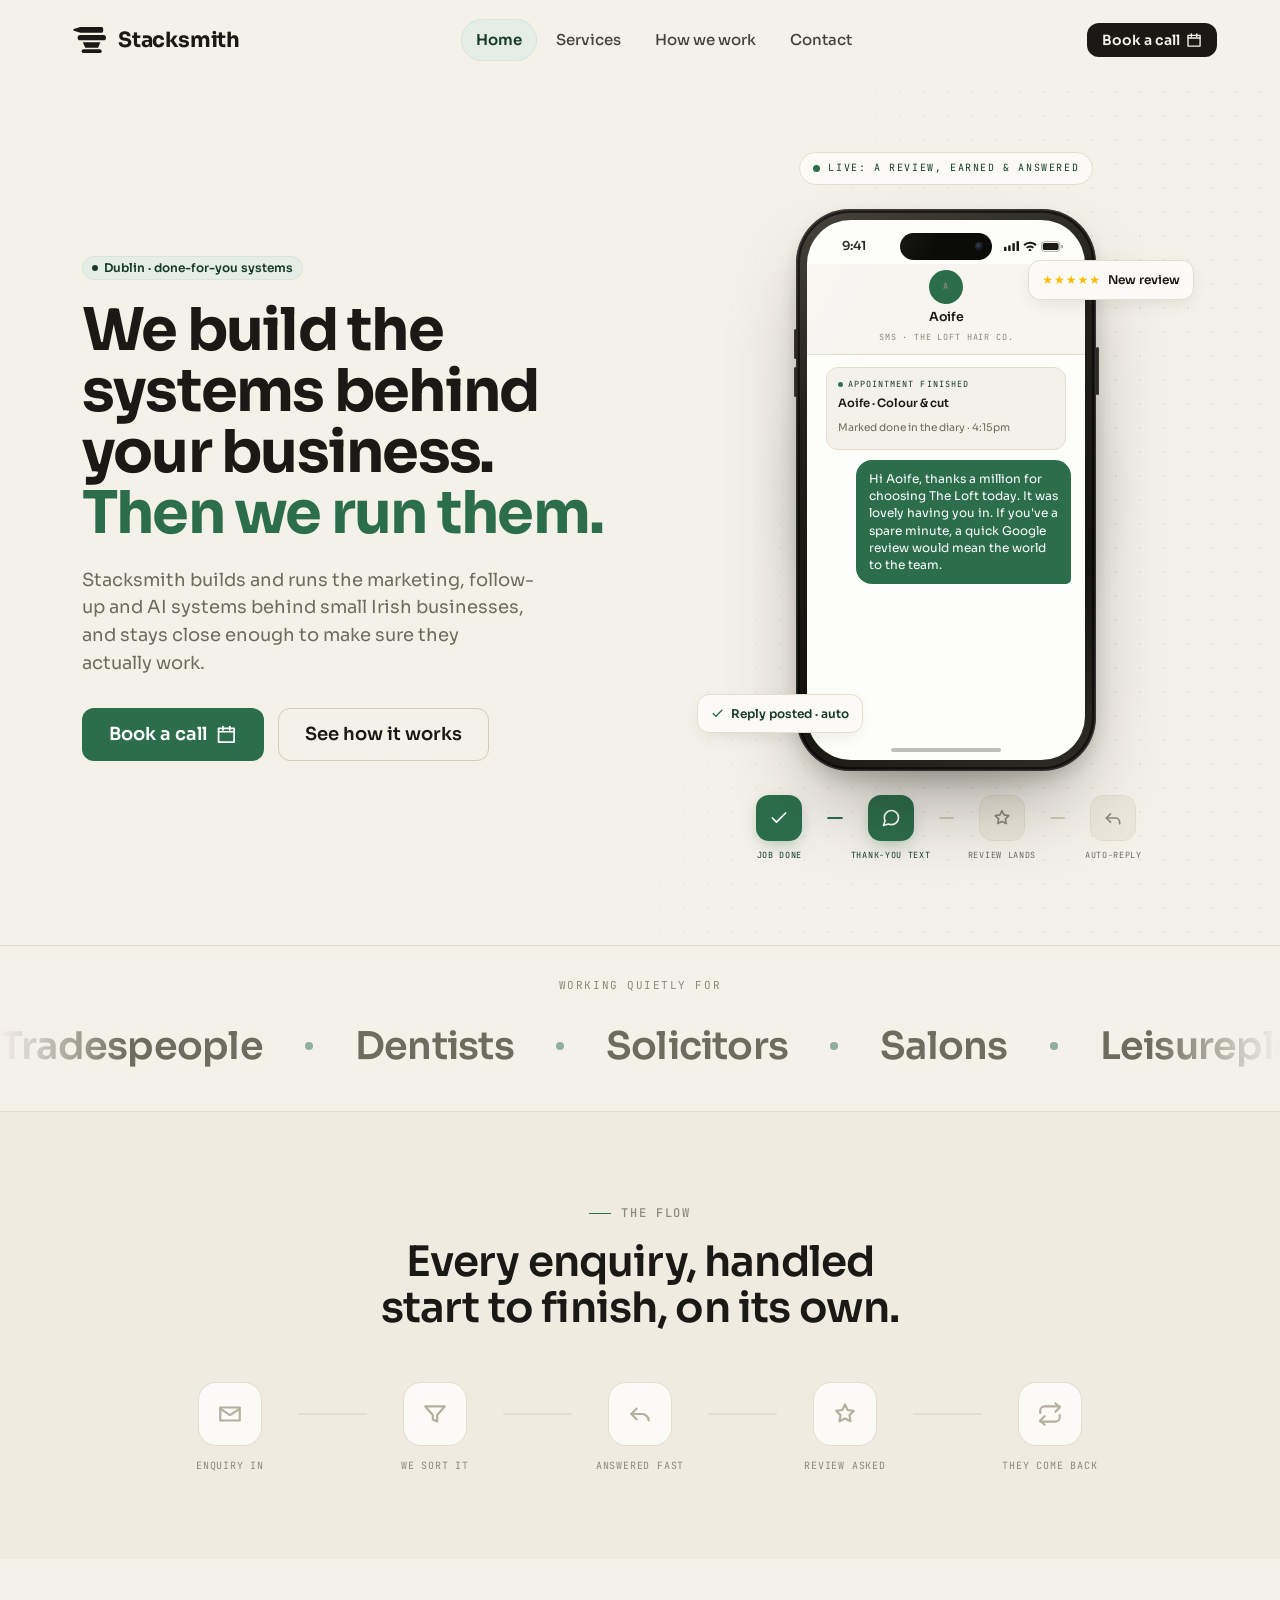
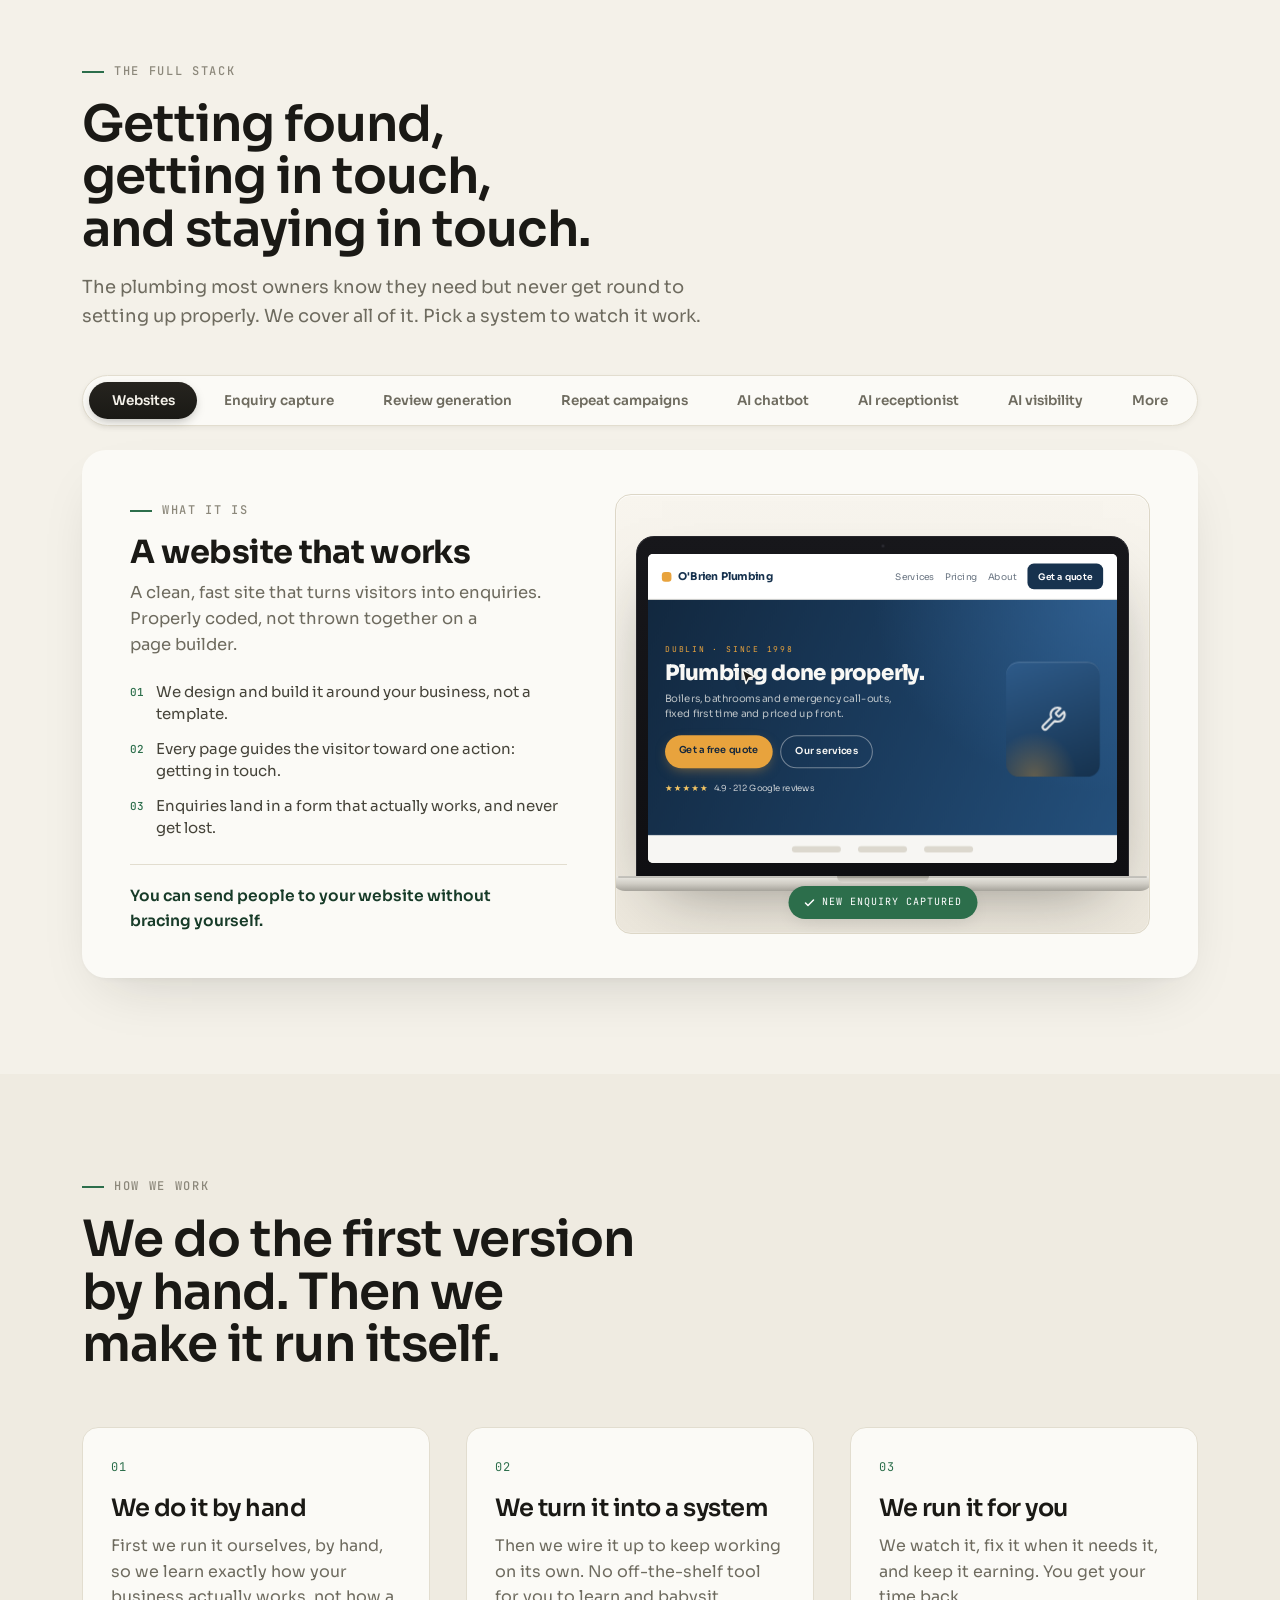
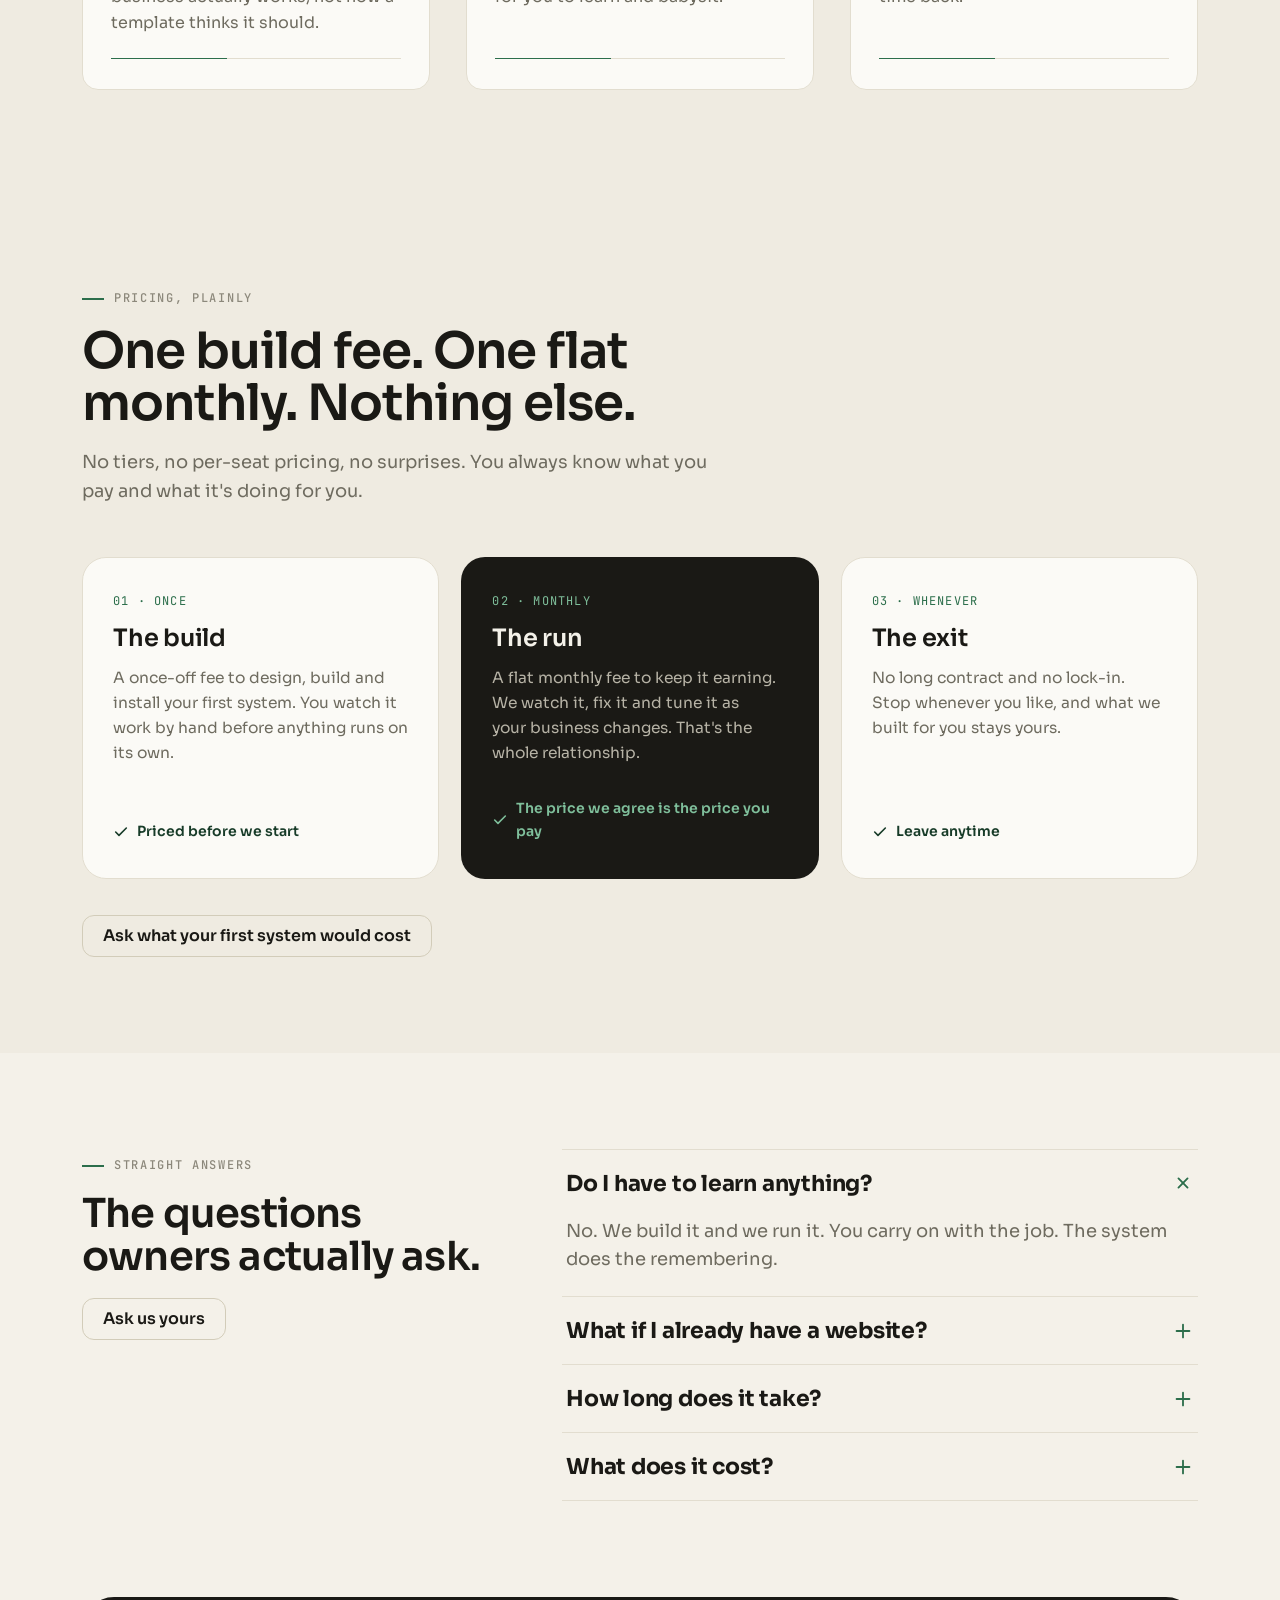
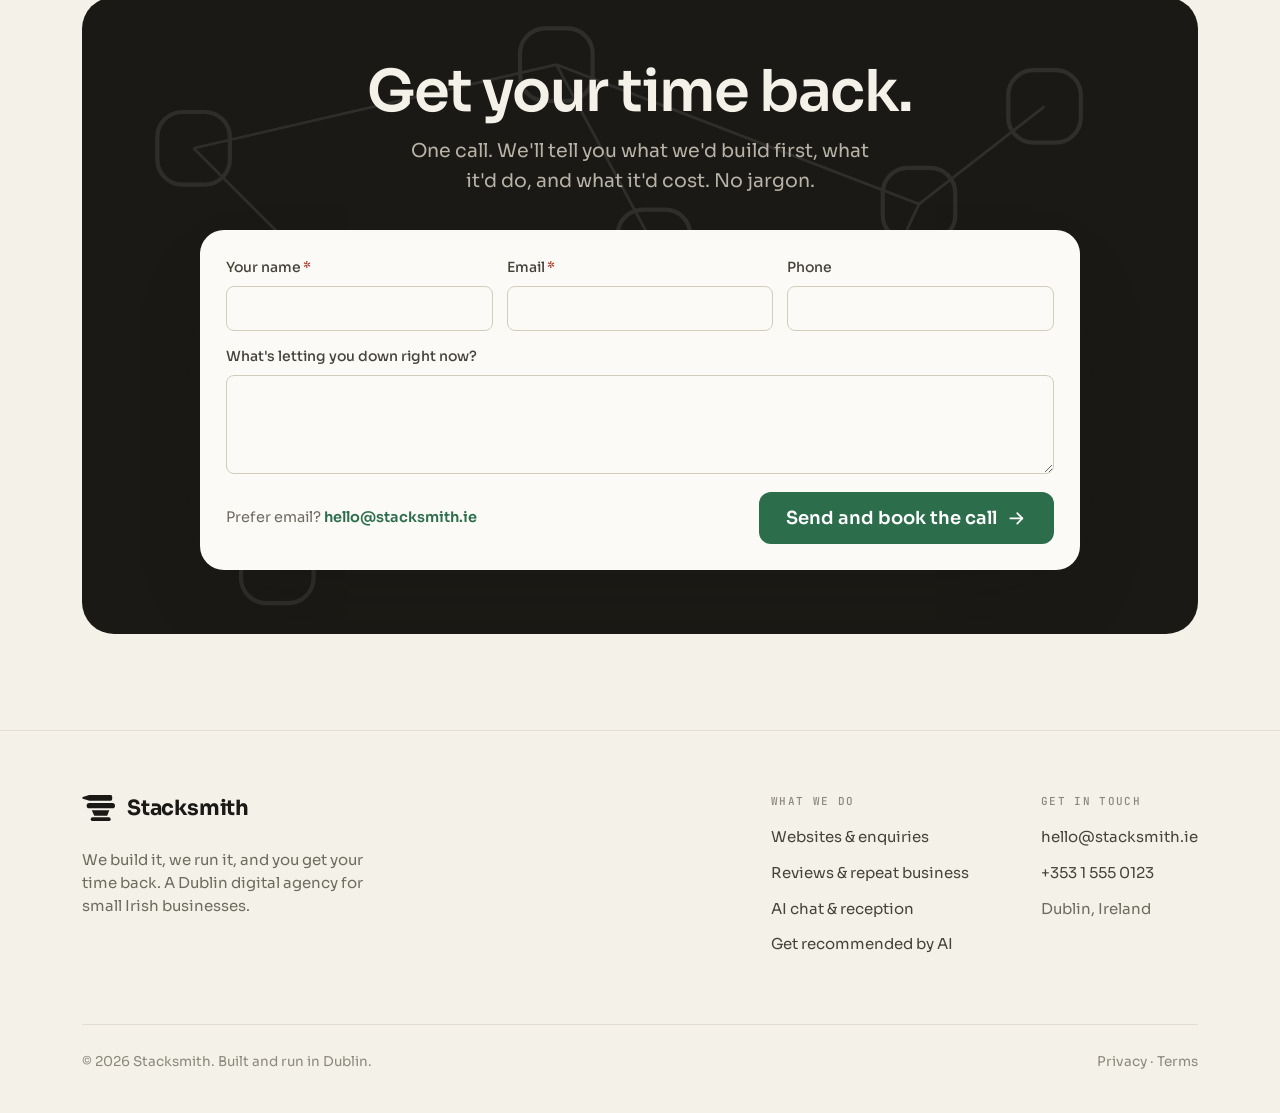
==== commit 316524e7: "Hold the showcase scene until it scrolls into view The default Websites tab played its one-shot anim" ====
--- a/index.html
+++ b/index.html
@@ -234,7 +234,7 @@
         <p style="font-size:18px; color:var(--ink-500); margin:18px 0 0; line-height:1.6;">The plumbing most owners know they need but never get round to setting up properly. We cover all of it. Pick a system to watch it work.</p>
       </div>
 
-      <div class="ss-reveal">
+      <div class="ss-reveal ss-showwrap">
         <div class="ss-tabs" role="tablist" aria-label="What we build">
           <button class="ss-tab" role="tab" id="tab-web" aria-controls="show-web" aria-selected="true">Websites</button>
           <button class="ss-tab" role="tab" id="tab-enq" aria-controls="show-enq" aria-selected="false" tabindex="-1">Enquiry capture</button>
--- a/css/site.css
+++ b/css/site.css
@@ -190,10 +190,16 @@
 .ss-phone__statusbar {
   /* the 27px content row is centred on the island's midline (top 13px
      + 27px island height), with clear air between icons and island */
-  position: relative; z-index: 4; display: flex; justify-content: space-between; align-items: center;
+  position: relative; z-index: 4; display: flex; justify-content: flex-end; align-items: center;
   height: 44px; padding: 13px 22px 4px 30px; color: var(--ink);
 }
-.ss-phone__time { font-size: 12.5px; font-weight: var(--weight-semibold); }
+.ss-phone__time {
+  font-size: 12.5px; font-weight: var(--weight-semibold);
+  /* dead-centre of the corner between the screen edge and the island:
+     (278px screen − 92px island) / 2 = 93px corner, on the island midline */
+  position: absolute; left: 0; top: 9px; bottom: 0; width: 93px;
+  display: flex; align-items: center; justify-content: center;
+}
 .ss-phone__sicons { display: inline-flex; align-items: center; gap: 4px; }
 .ss-phone__homebar {
   position: absolute; bottom: 8px; left: 50%; transform: translateX(-50%); z-index: 5;
@@ -442,6 +448,12 @@
   .ss-tabs { flex-wrap: wrap; width: max-content; max-width: 100%; border-radius: 24px; }
   .ss-tab { flex: none; font-size: 13px; padding: 9px 13px; }
 }
+
+/* JS adds .ss-wait on load and removes it when the showcase scrolls
+   into view, so the scene's one-shot animation plays where the user
+   can actually see it (without JS, nothing pauses). */
+.ss-showwrap.ss-wait .ss-showpanel,
+.ss-showwrap.ss-wait .ss-showpanel * { animation-play-state: paused !important; }
 
 .ss-showpanel { display: none; }
 .ss-showpanel.is-active { display: block; animation: ssxIn .45s var(--ease-out) both; }
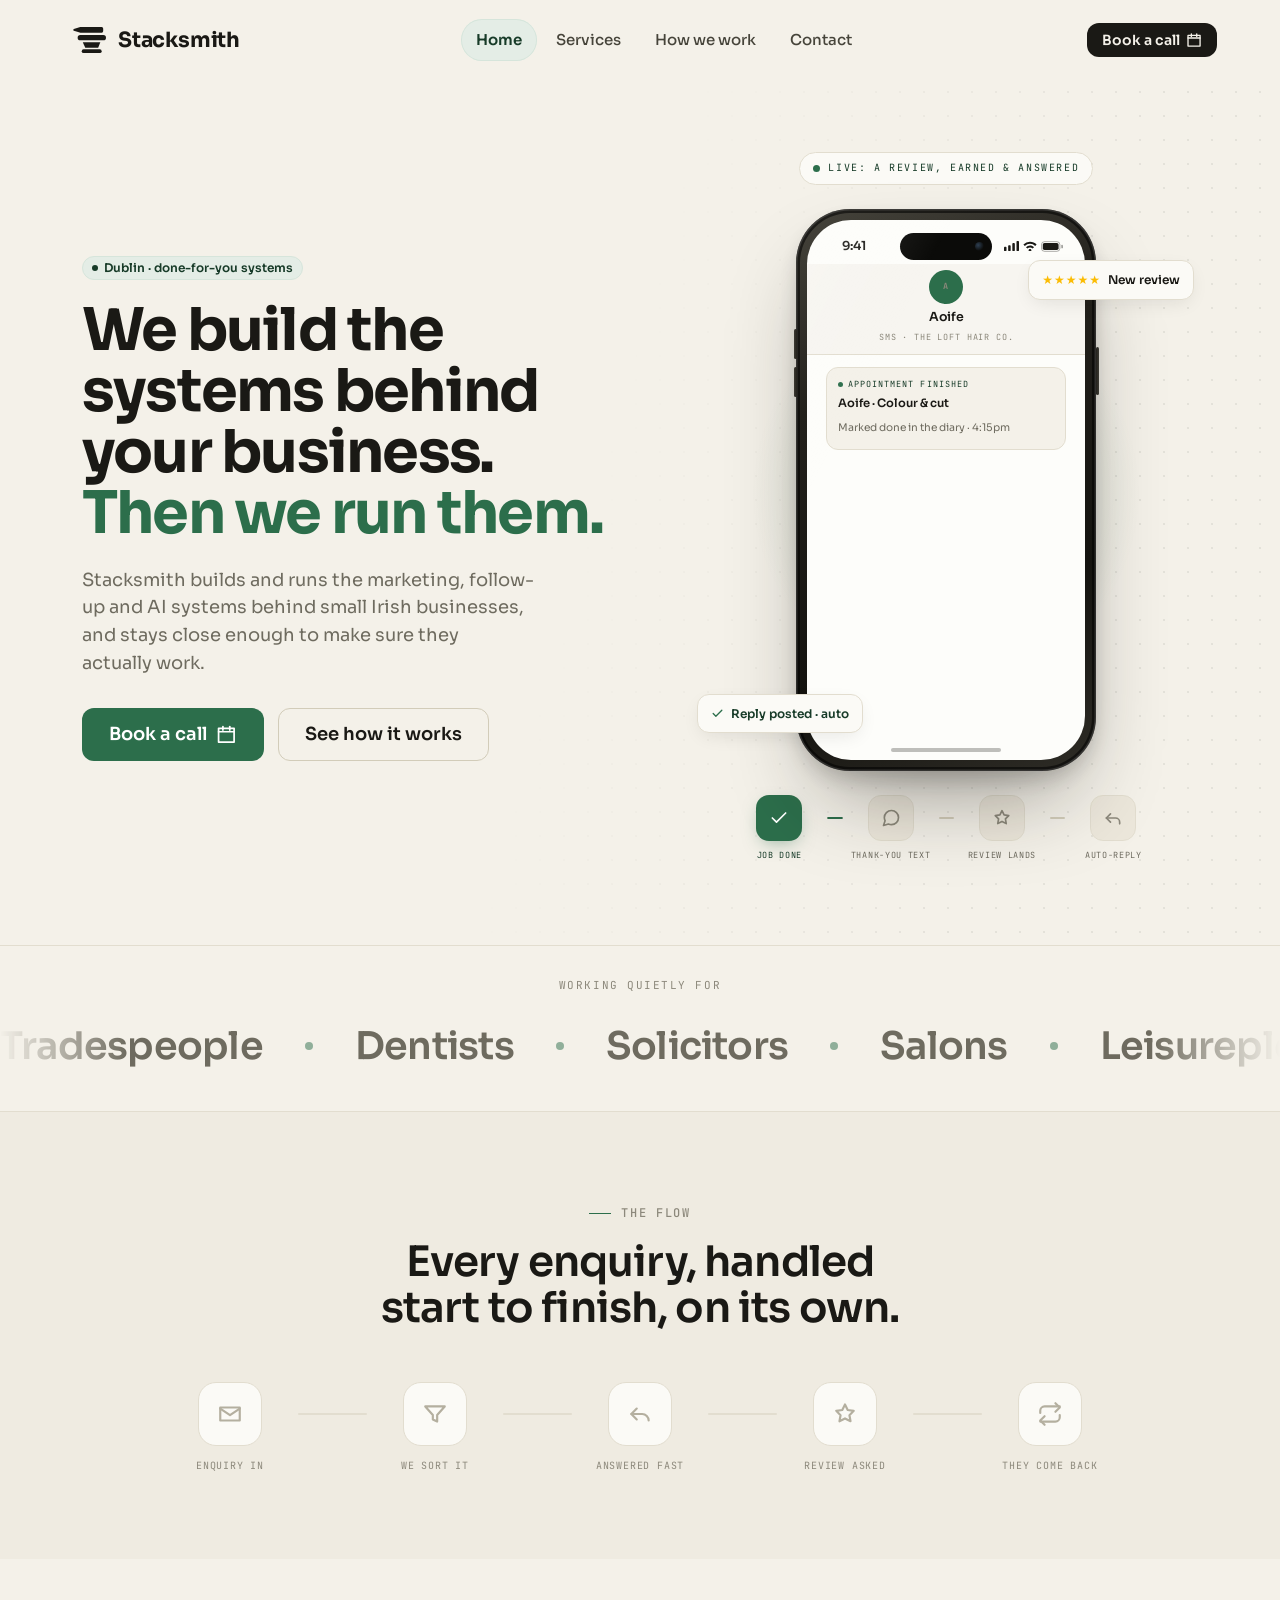
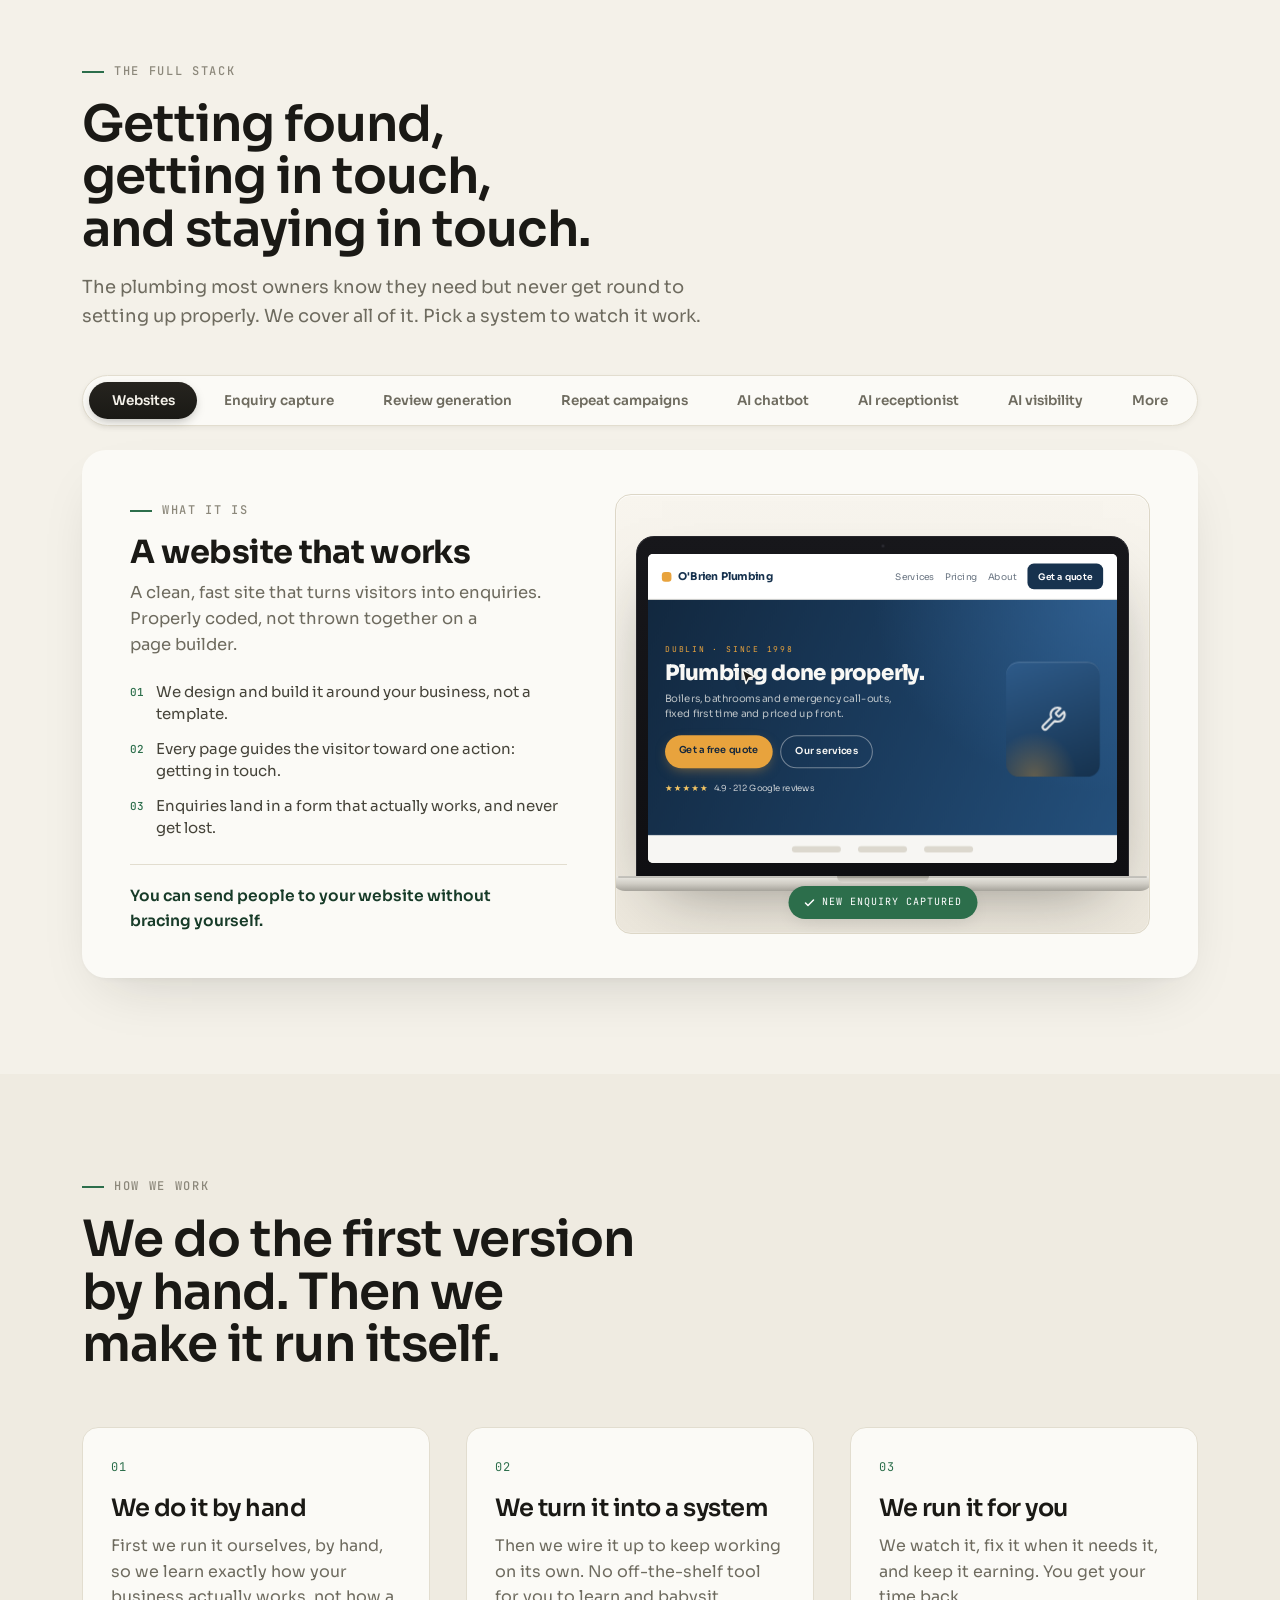
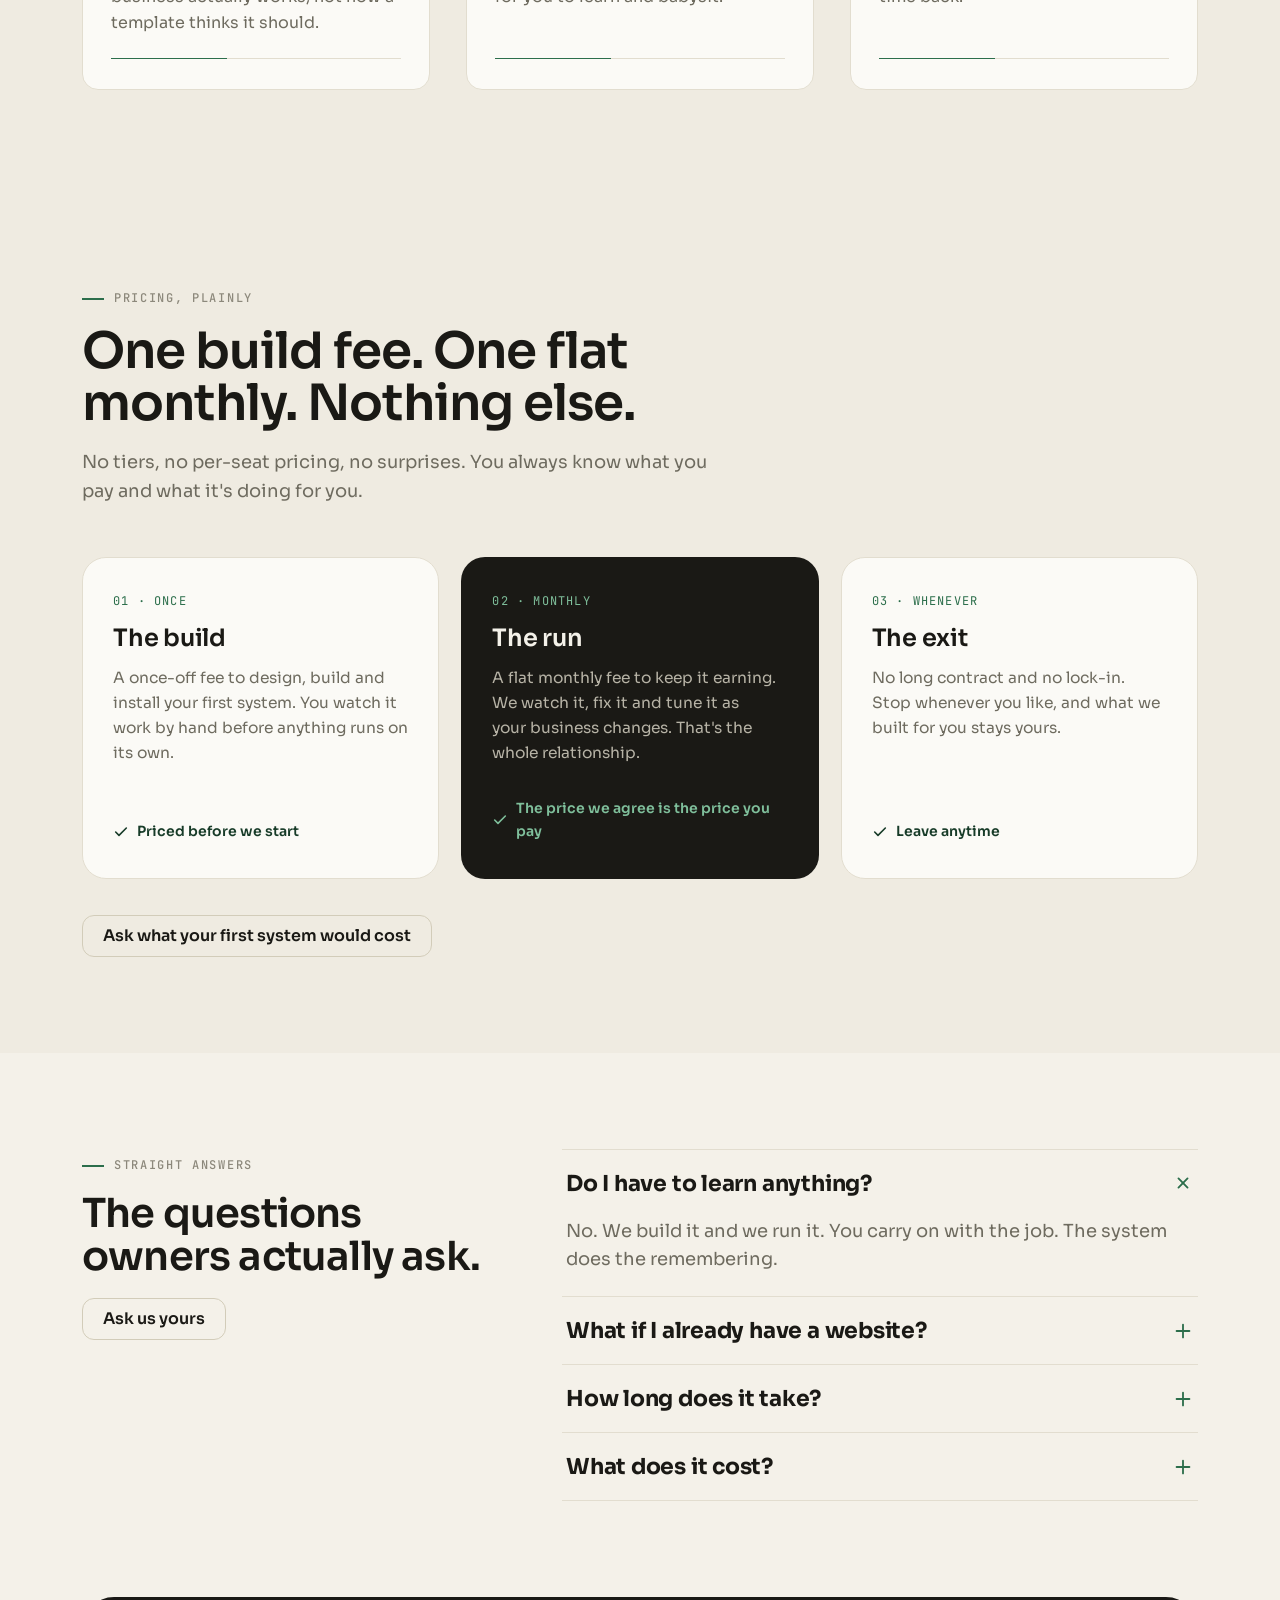
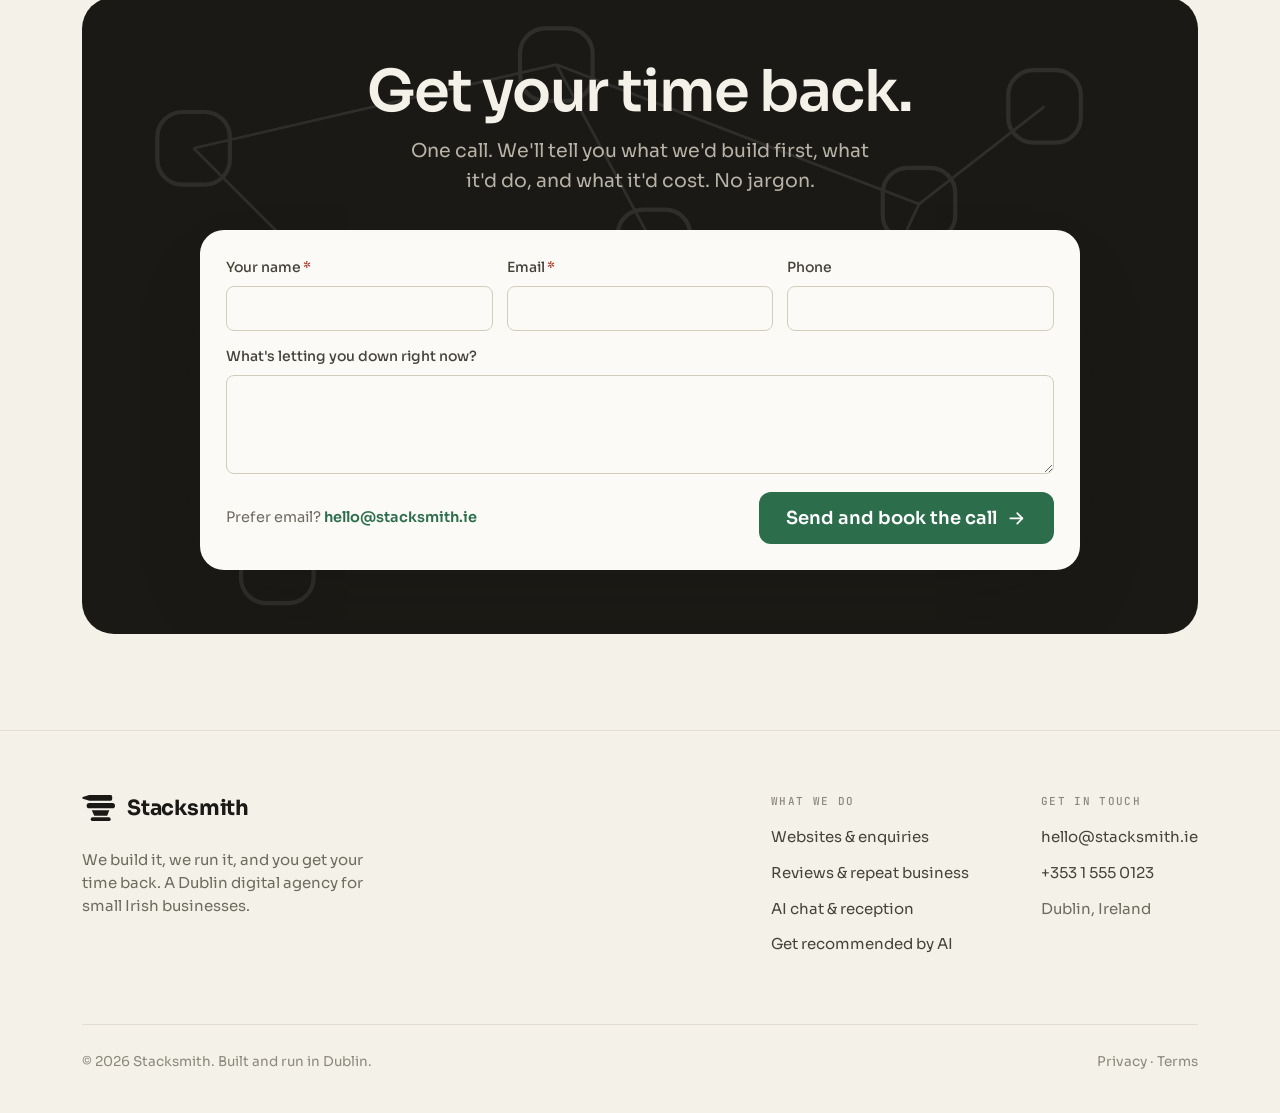
==== commit 74c0ee04: "Footer What-we-do links go to their sections on the services page Websites & enquiries -> #websites " ====
--- a/index.html
+++ b/index.html
@@ -708,10 +708,10 @@
         <div style="display:flex; gap:72px; flex-wrap:wrap;">
           <div>
             <h5 style="font-family:var(--font-mono); font-size:11px; letter-spacing:.12em; text-transform:uppercase; color:var(--ink-400); margin:0 0 16px; font-weight:500;">What we do</h5>
-            <a href="services.html#top" style="display:block; font-size:15px; color:var(--ink-700); margin-bottom:11px; text-decoration:none;">Websites &amp; enquiries</a>
-            <a href="services.html#top" style="display:block; font-size:15px; color:var(--ink-700); margin-bottom:11px; text-decoration:none;">Reviews &amp; repeat business</a>
-            <a href="services.html#top" style="display:block; font-size:15px; color:var(--ink-700); margin-bottom:11px; text-decoration:none;">AI chat &amp; reception</a>
-            <a href="services.html#top" style="display:block; font-size:15px; color:var(--ink-700); margin-bottom:11px; text-decoration:none;">Get recommended by AI</a>
+            <a href="services.html#websites" style="display:block; font-size:15px; color:var(--ink-700); margin-bottom:11px; text-decoration:none;">Websites &amp; enquiries</a>
+            <a href="services.html#reviews" style="display:block; font-size:15px; color:var(--ink-700); margin-bottom:11px; text-decoration:none;">Reviews &amp; repeat business</a>
+            <a href="services.html#ai-layer" style="display:block; font-size:15px; color:var(--ink-700); margin-bottom:11px; text-decoration:none;">AI chat &amp; reception</a>
+            <a href="services.html#ai-visibility" style="display:block; font-size:15px; color:var(--ink-700); margin-bottom:11px; text-decoration:none;">Get recommended by AI</a>
           </div>
           <div>
             <h5 style="font-family:var(--font-mono); font-size:11px; letter-spacing:.12em; text-transform:uppercase; color:var(--ink-400); margin:0 0 16px; font-weight:500;">Get in touch</h5>
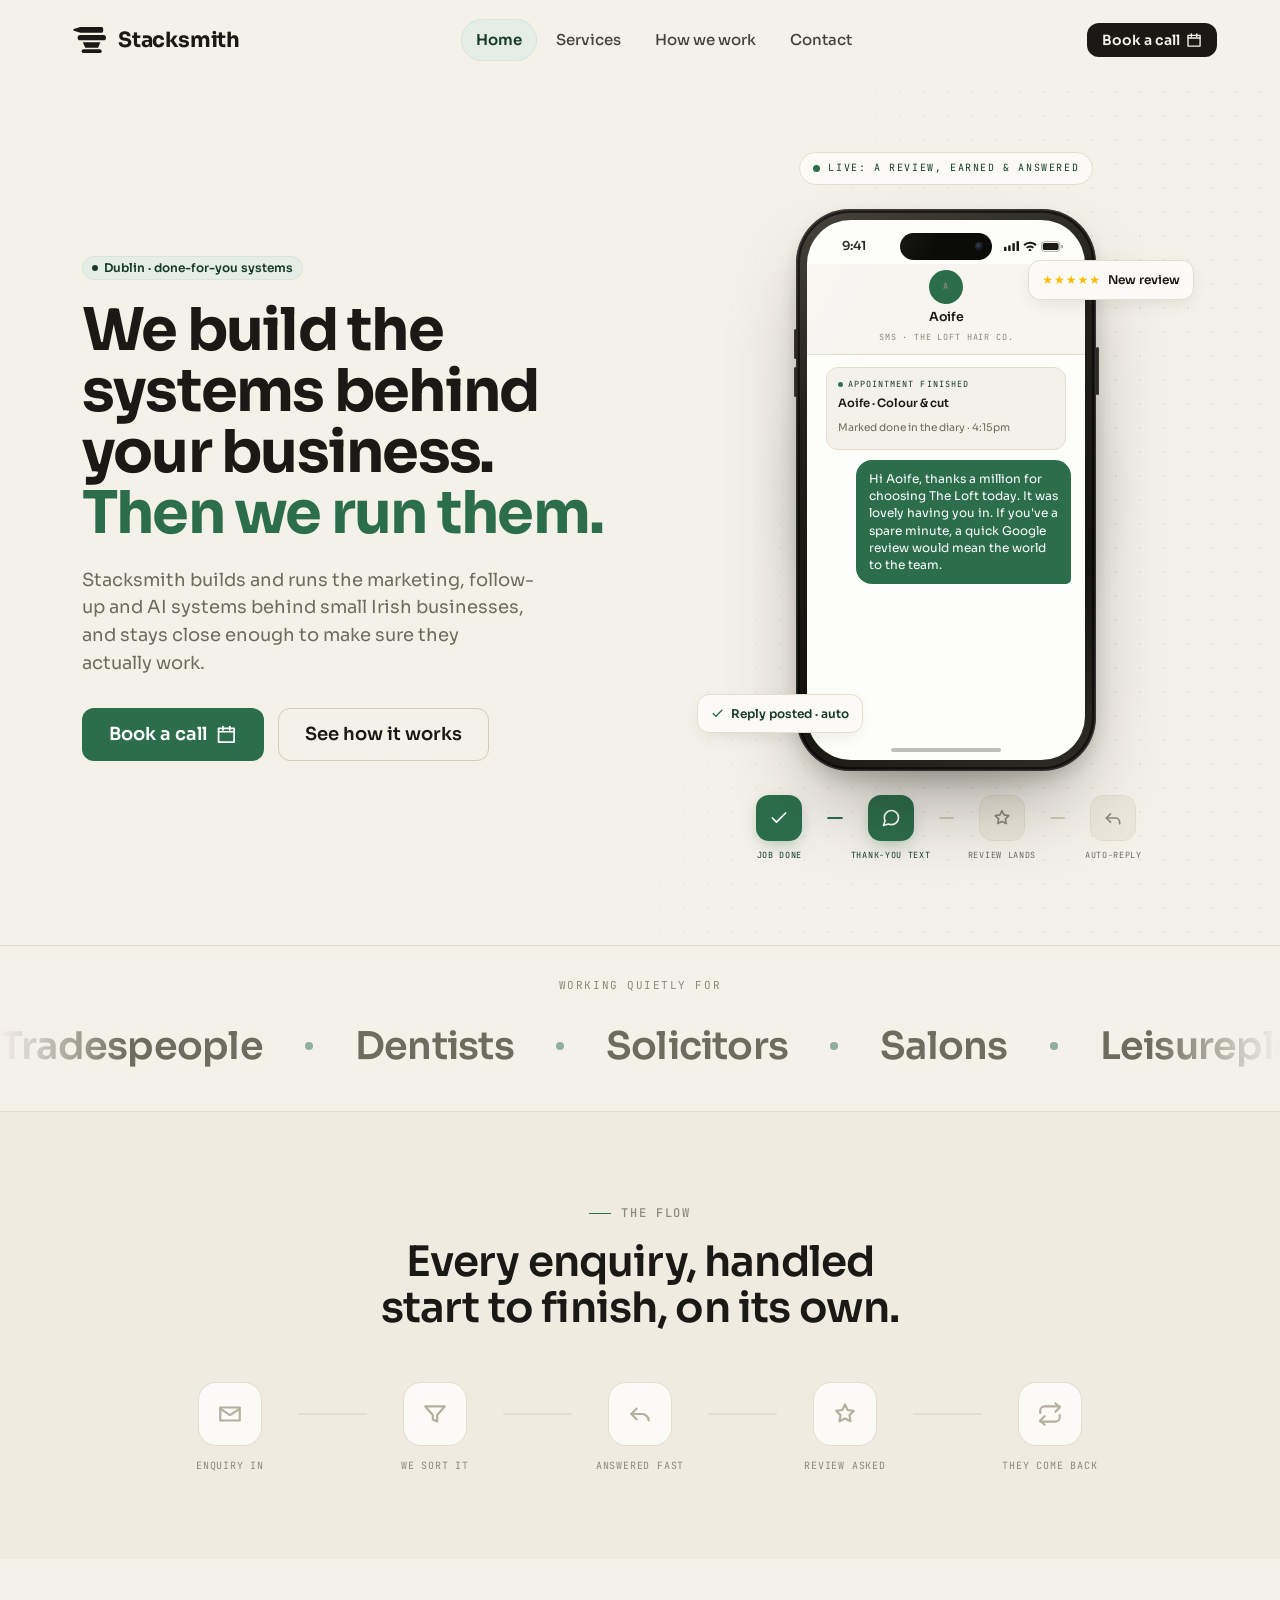
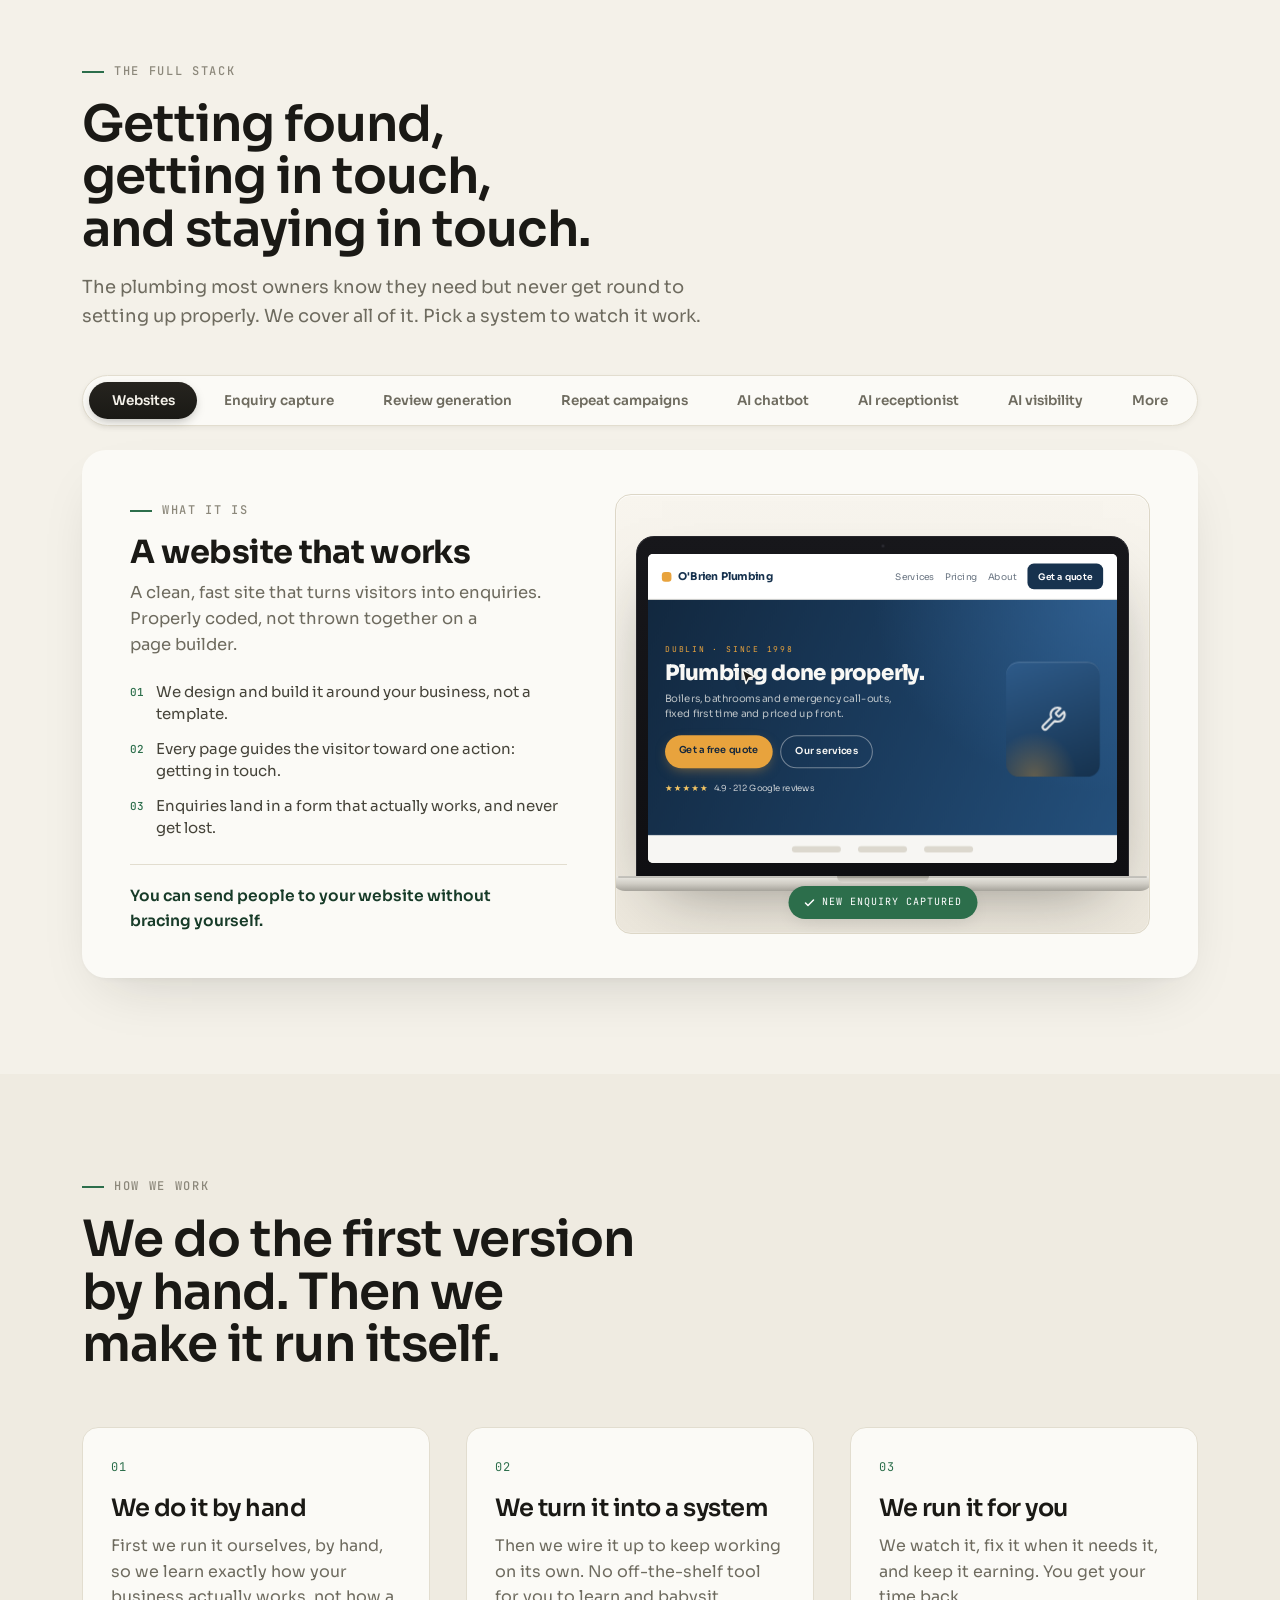
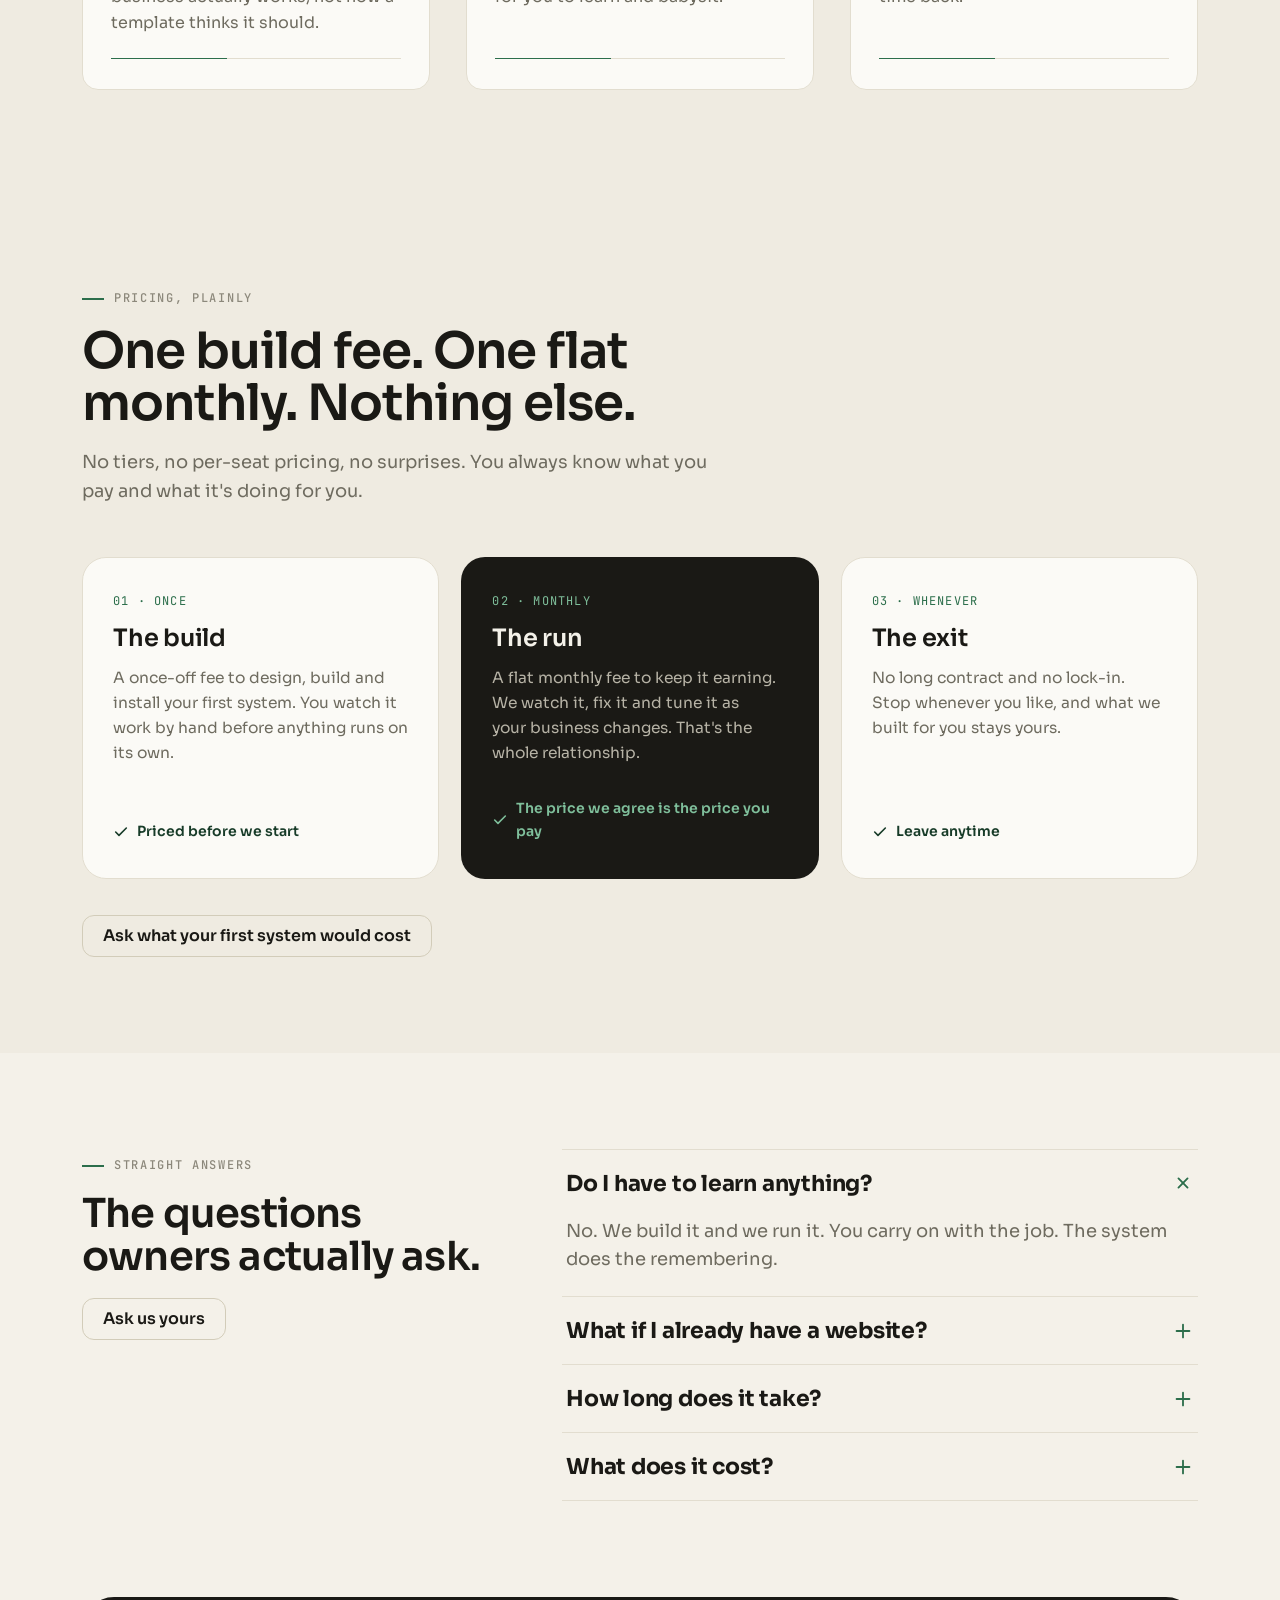
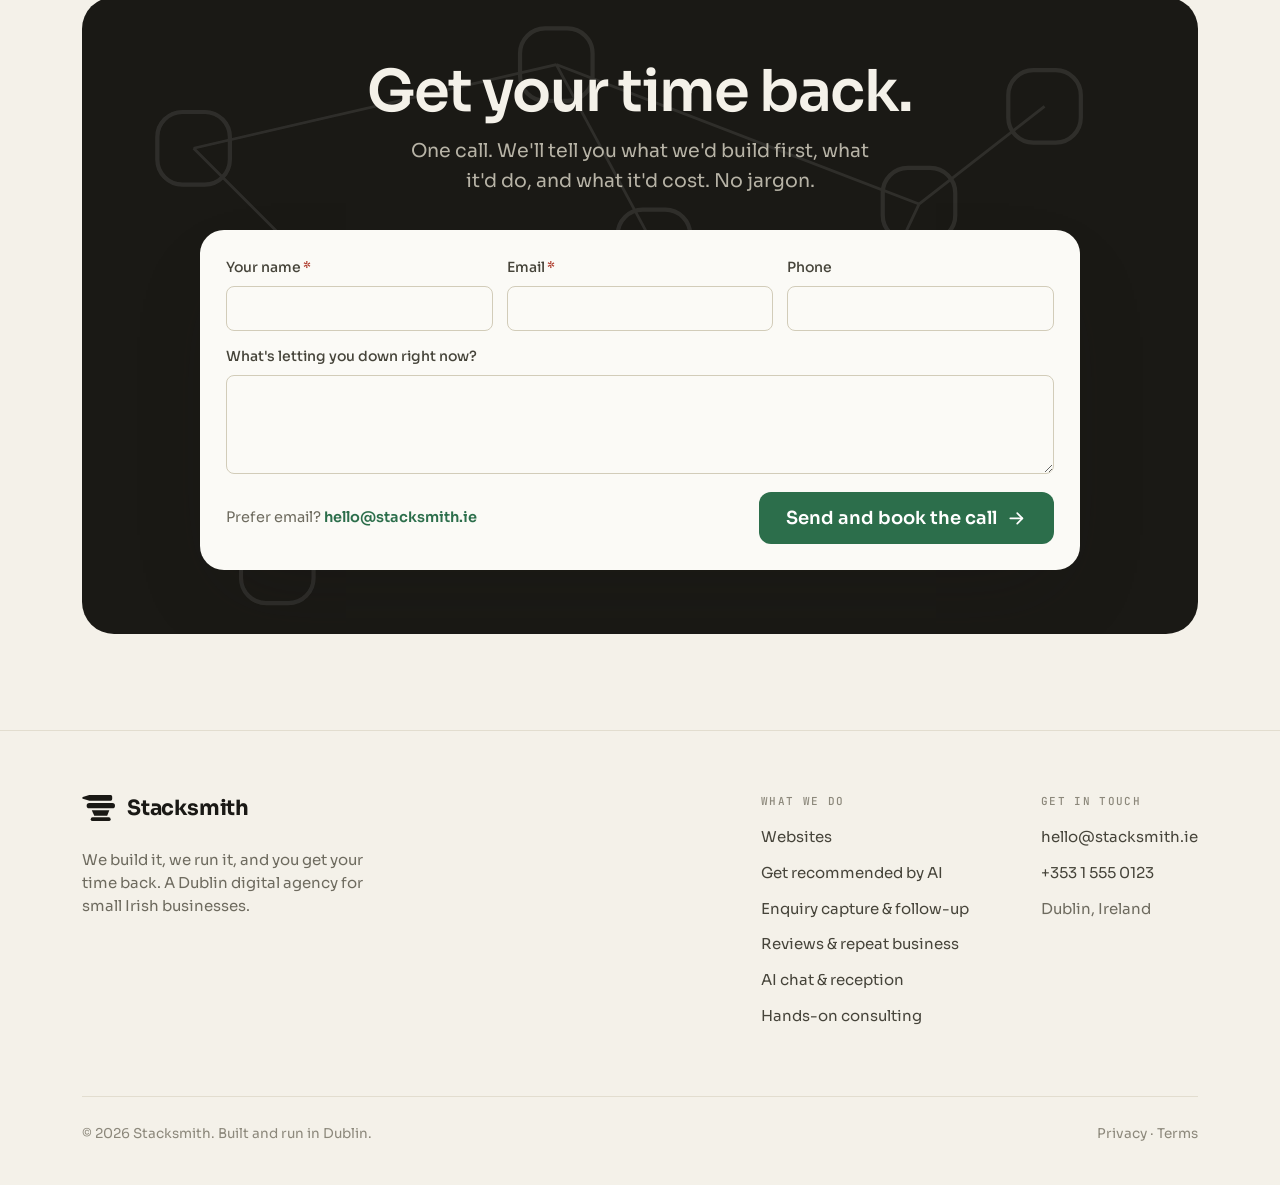
==== commit 46a50049: "Footer What-we-do: six ordered links, each to its services section Websites / Get recommended by AI " ====
--- a/index.html
+++ b/index.html
@@ -708,10 +708,12 @@
         <div style="display:flex; gap:72px; flex-wrap:wrap;">
           <div>
             <h5 style="font-family:var(--font-mono); font-size:11px; letter-spacing:.12em; text-transform:uppercase; color:var(--ink-400); margin:0 0 16px; font-weight:500;">What we do</h5>
-            <a href="services.html#websites" style="display:block; font-size:15px; color:var(--ink-700); margin-bottom:11px; text-decoration:none;">Websites &amp; enquiries</a>
+            <a href="services.html#websites" style="display:block; font-size:15px; color:var(--ink-700); margin-bottom:11px; text-decoration:none;">Websites</a>
+            <a href="services.html#ai-visibility" style="display:block; font-size:15px; color:var(--ink-700); margin-bottom:11px; text-decoration:none;">Get recommended by AI</a>
+            <a href="services.html#enquiry-capture" style="display:block; font-size:15px; color:var(--ink-700); margin-bottom:11px; text-decoration:none;">Enquiry capture &amp; follow-up</a>
             <a href="services.html#reviews" style="display:block; font-size:15px; color:var(--ink-700); margin-bottom:11px; text-decoration:none;">Reviews &amp; repeat business</a>
             <a href="services.html#ai-layer" style="display:block; font-size:15px; color:var(--ink-700); margin-bottom:11px; text-decoration:none;">AI chat &amp; reception</a>
-            <a href="services.html#ai-visibility" style="display:block; font-size:15px; color:var(--ink-700); margin-bottom:11px; text-decoration:none;">Get recommended by AI</a>
+            <a href="services.html#consulting" style="display:block; font-size:15px; color:var(--ink-700); margin-bottom:11px; text-decoration:none;">Hands-on consulting</a>
           </div>
           <div>
             <h5 style="font-family:var(--font-mono); font-size:11px; letter-spacing:.12em; text-transform:uppercase; color:var(--ink-400); margin:0 0 16px; font-weight:500;">Get in touch</h5>
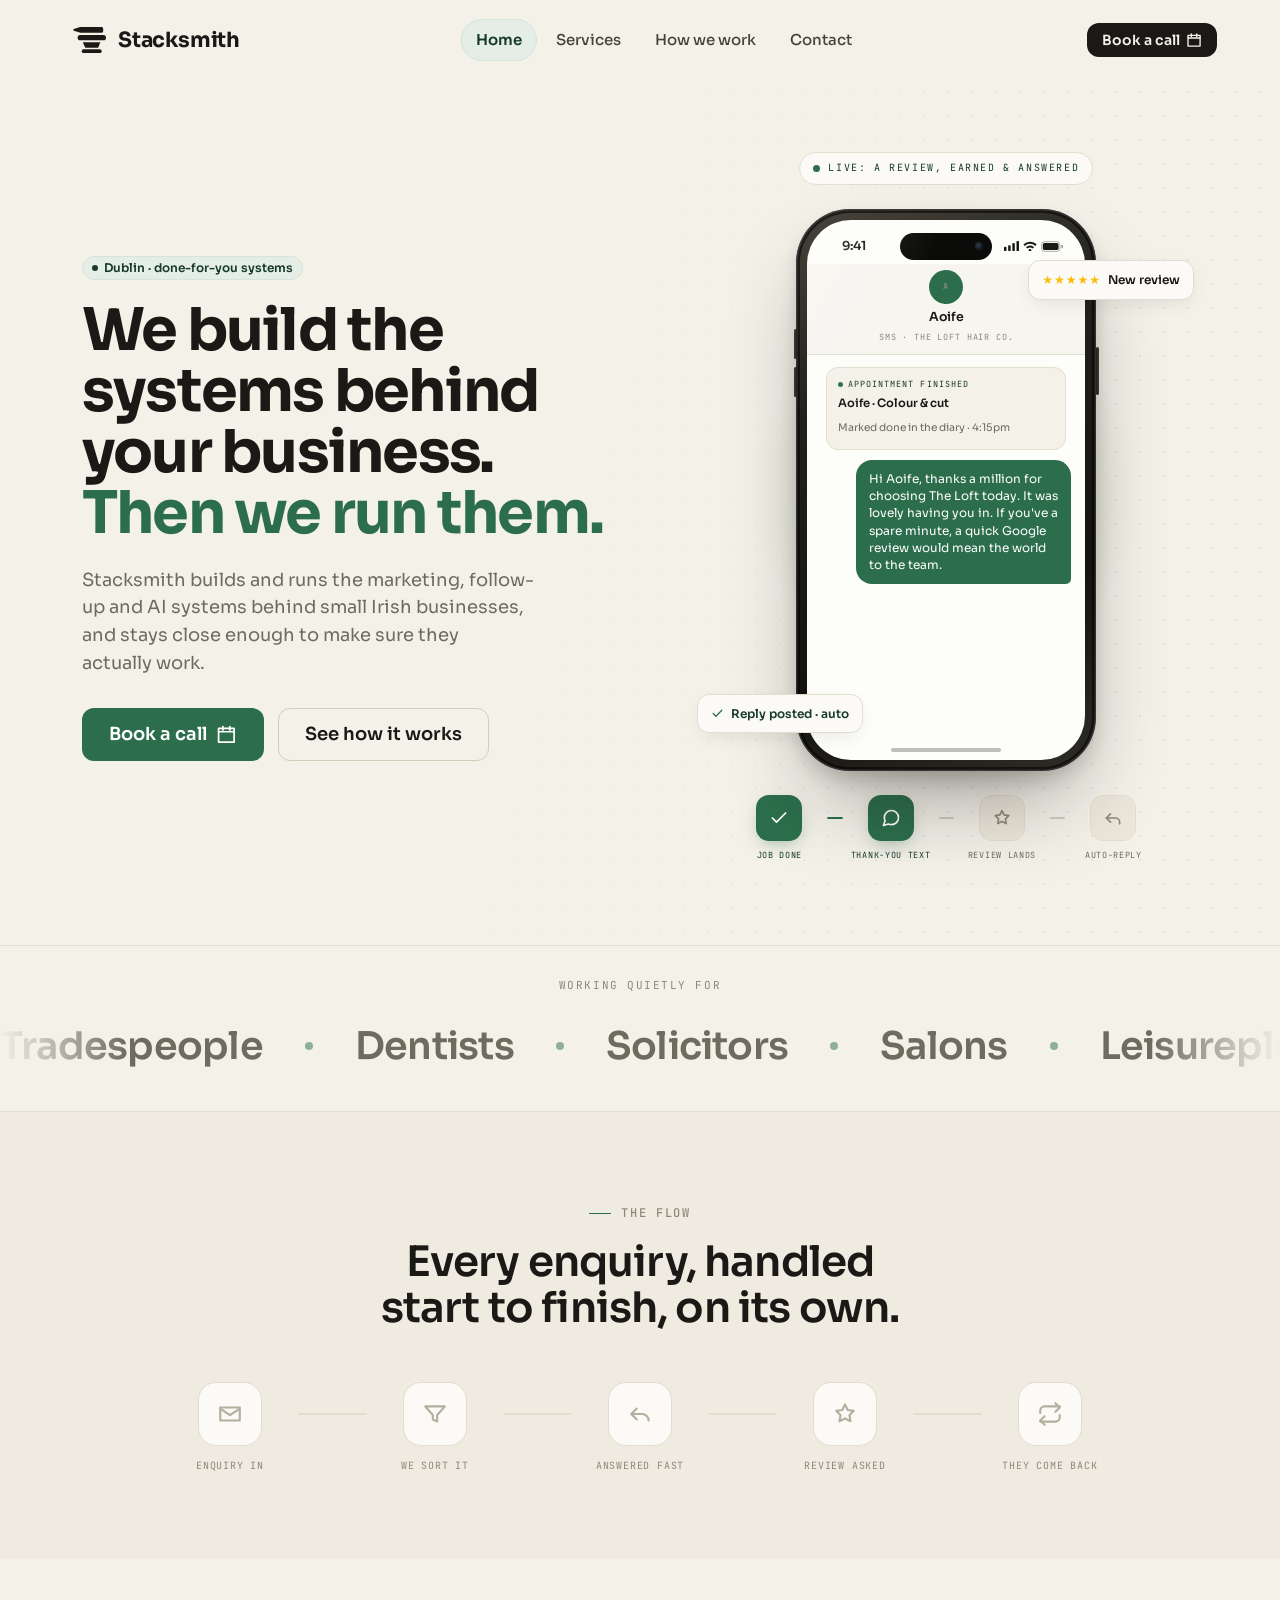
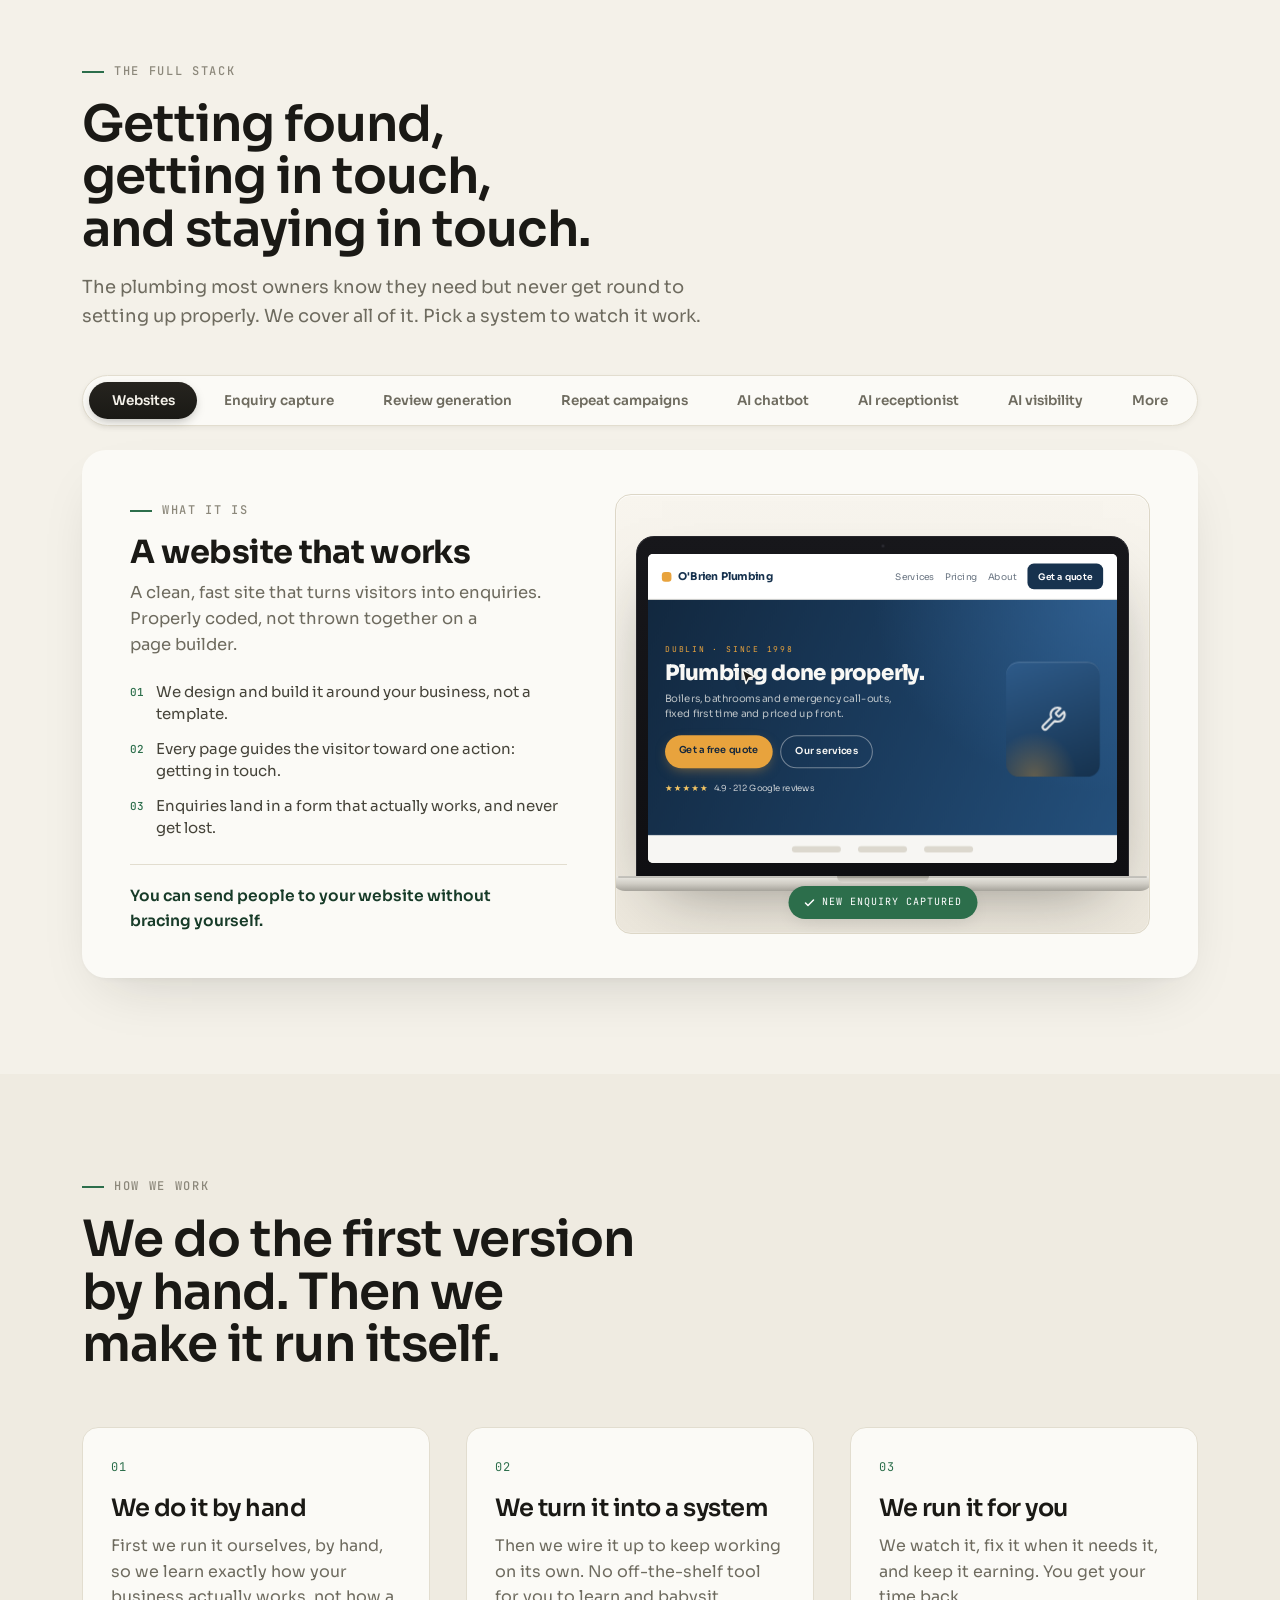
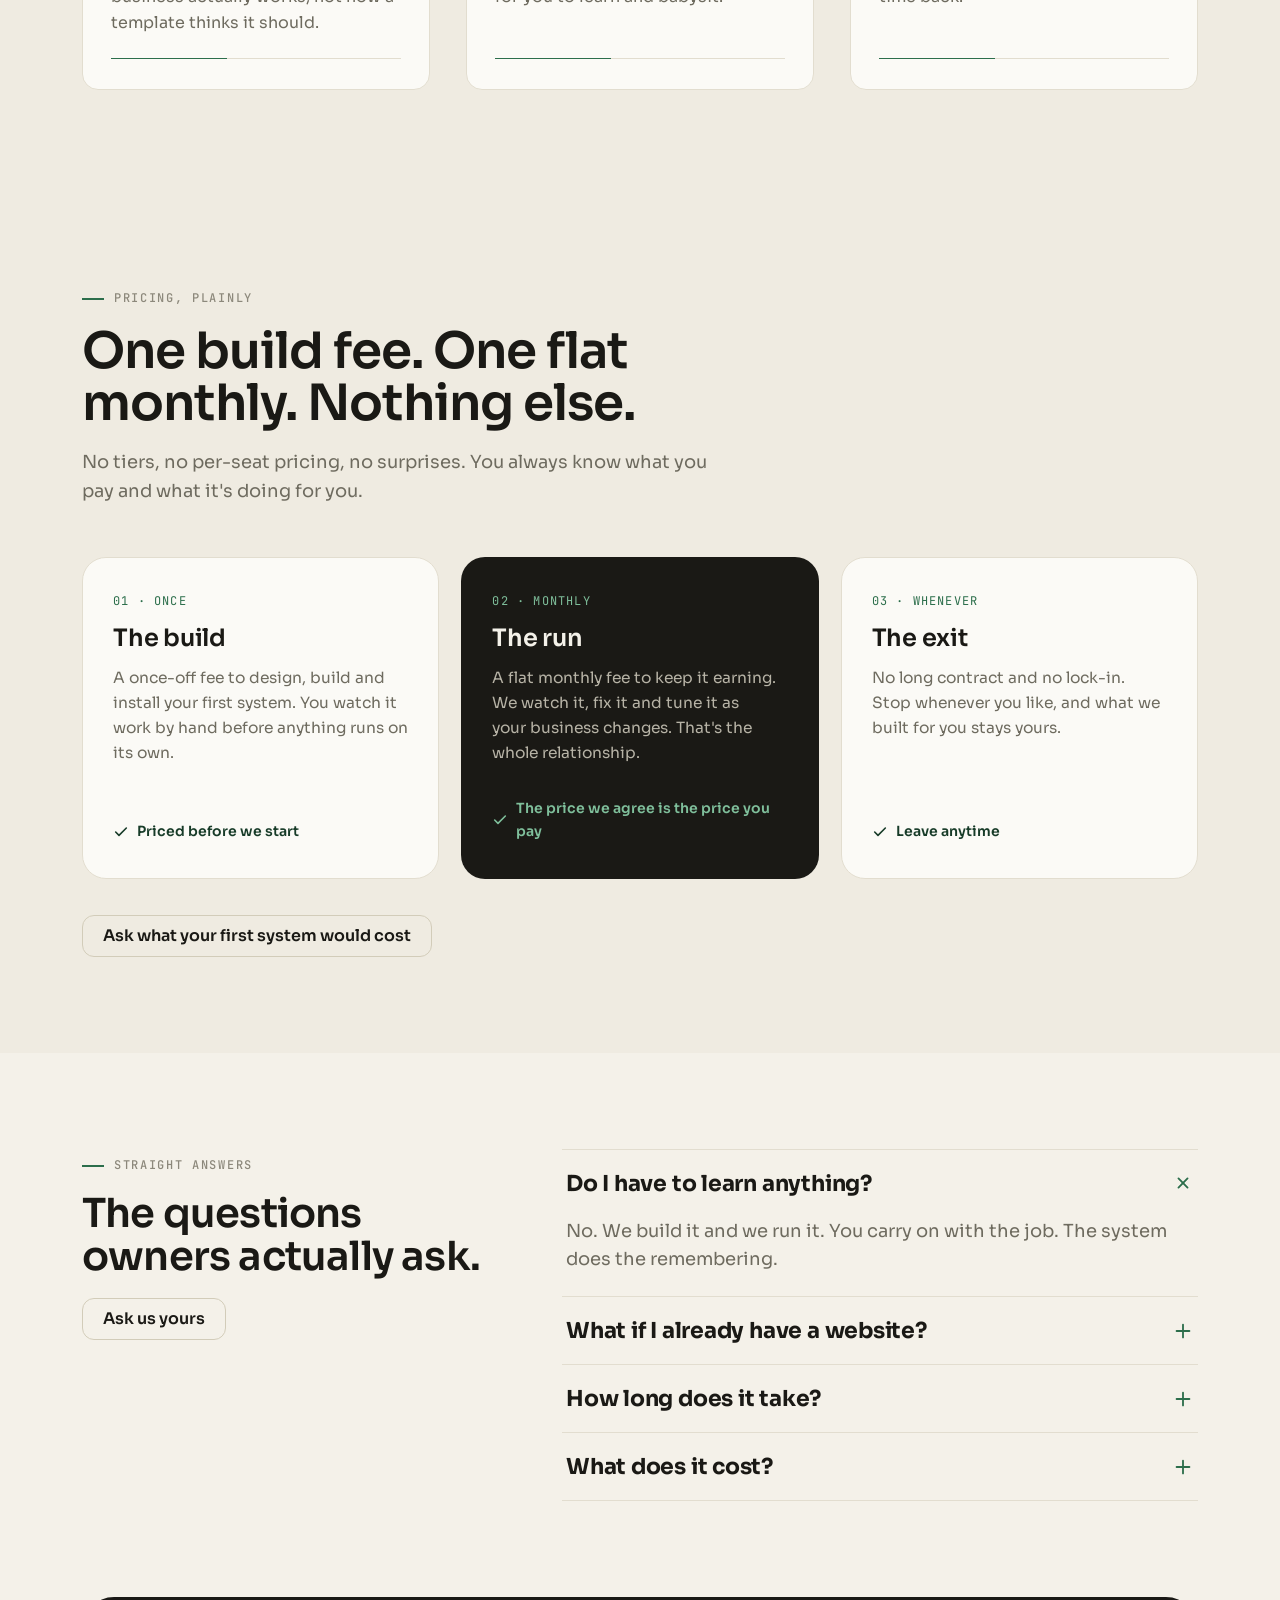
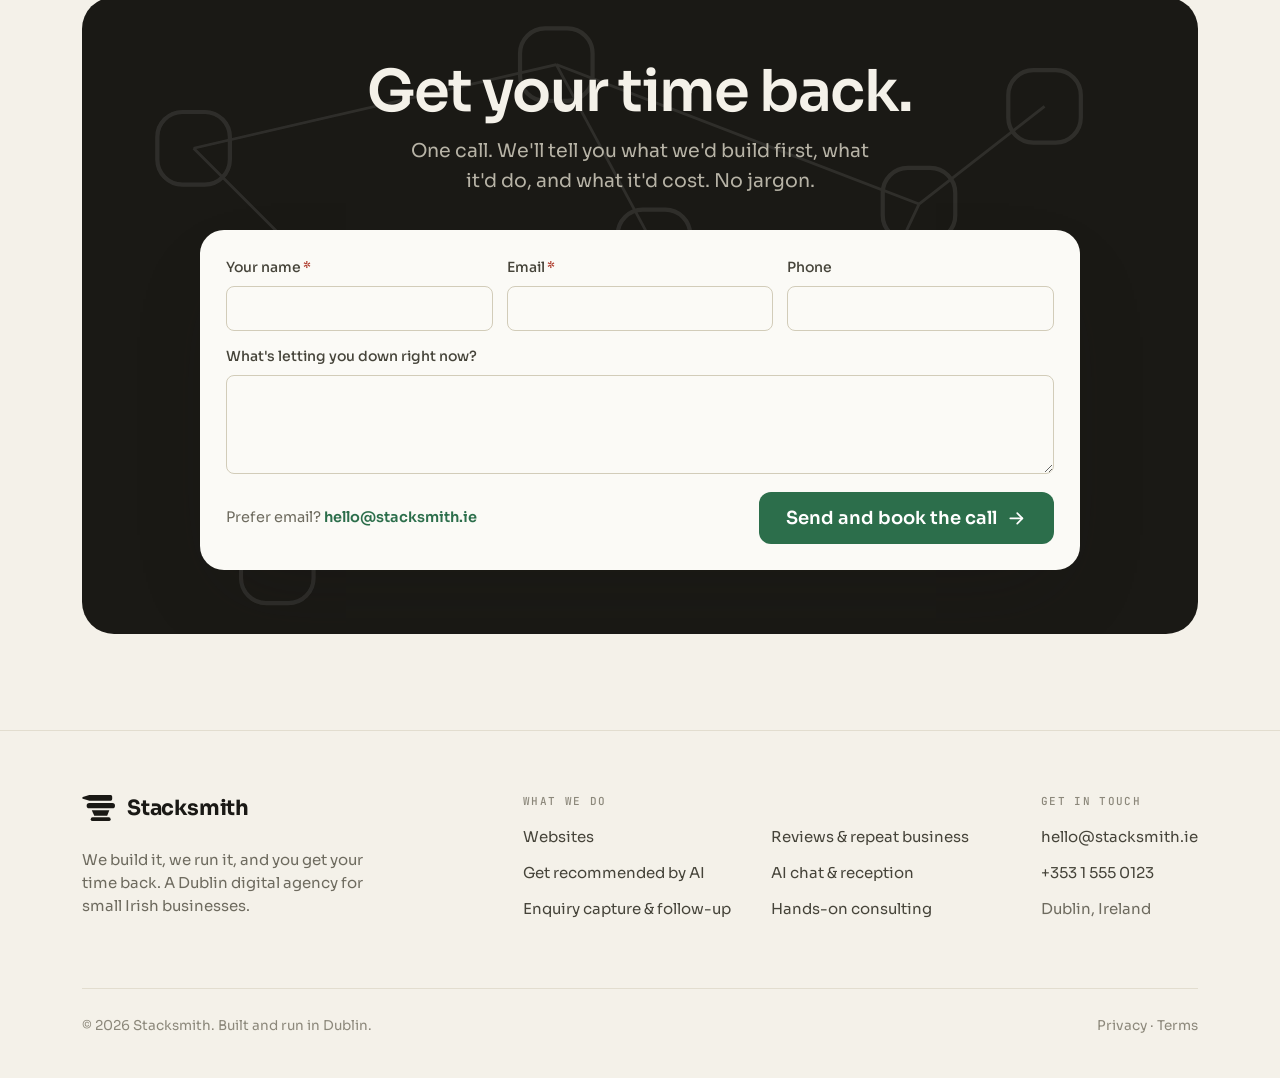
==== commit f99c349a: "Footer: What-we-do links in two columns of three Aligned with the Get-in-touch column; order preserv" ====
--- a/index.html
+++ b/index.html
@@ -708,12 +708,18 @@
         <div style="display:flex; gap:72px; flex-wrap:wrap;">
           <div>
             <h5 style="font-family:var(--font-mono); font-size:11px; letter-spacing:.12em; text-transform:uppercase; color:var(--ink-400); margin:0 0 16px; font-weight:500;">What we do</h5>
-            <a href="services.html#websites" style="display:block; font-size:15px; color:var(--ink-700); margin-bottom:11px; text-decoration:none;">Websites</a>
-            <a href="services.html#ai-visibility" style="display:block; font-size:15px; color:var(--ink-700); margin-bottom:11px; text-decoration:none;">Get recommended by AI</a>
-            <a href="services.html#enquiry-capture" style="display:block; font-size:15px; color:var(--ink-700); margin-bottom:11px; text-decoration:none;">Enquiry capture &amp; follow-up</a>
-            <a href="services.html#reviews" style="display:block; font-size:15px; color:var(--ink-700); margin-bottom:11px; text-decoration:none;">Reviews &amp; repeat business</a>
-            <a href="services.html#ai-layer" style="display:block; font-size:15px; color:var(--ink-700); margin-bottom:11px; text-decoration:none;">AI chat &amp; reception</a>
-            <a href="services.html#consulting" style="display:block; font-size:15px; color:var(--ink-700); margin-bottom:11px; text-decoration:none;">Hands-on consulting</a>
+            <div style="display:flex; gap:40px; flex-wrap:wrap;">
+              <div>
+                <a href="services.html#websites" style="display:block; font-size:15px; color:var(--ink-700); margin-bottom:11px; text-decoration:none;">Websites</a>
+                <a href="services.html#ai-visibility" style="display:block; font-size:15px; color:var(--ink-700); margin-bottom:11px; text-decoration:none;">Get recommended by AI</a>
+                <a href="services.html#enquiry-capture" style="display:block; font-size:15px; color:var(--ink-700); margin-bottom:11px; text-decoration:none;">Enquiry capture &amp; follow-up</a>
+              </div>
+              <div>
+                <a href="services.html#reviews" style="display:block; font-size:15px; color:var(--ink-700); margin-bottom:11px; text-decoration:none;">Reviews &amp; repeat business</a>
+                <a href="services.html#ai-layer" style="display:block; font-size:15px; color:var(--ink-700); margin-bottom:11px; text-decoration:none;">AI chat &amp; reception</a>
+                <a href="services.html#consulting" style="display:block; font-size:15px; color:var(--ink-700); margin-bottom:11px; text-decoration:none;">Hands-on consulting</a>
+              </div>
+            </div>
           </div>
           <div>
             <h5 style="font-family:var(--font-mono); font-size:11px; letter-spacing:.12em; text-transform:uppercase; color:var(--ink-400); margin:0 0 16px; font-weight:500;">Get in touch</h5>
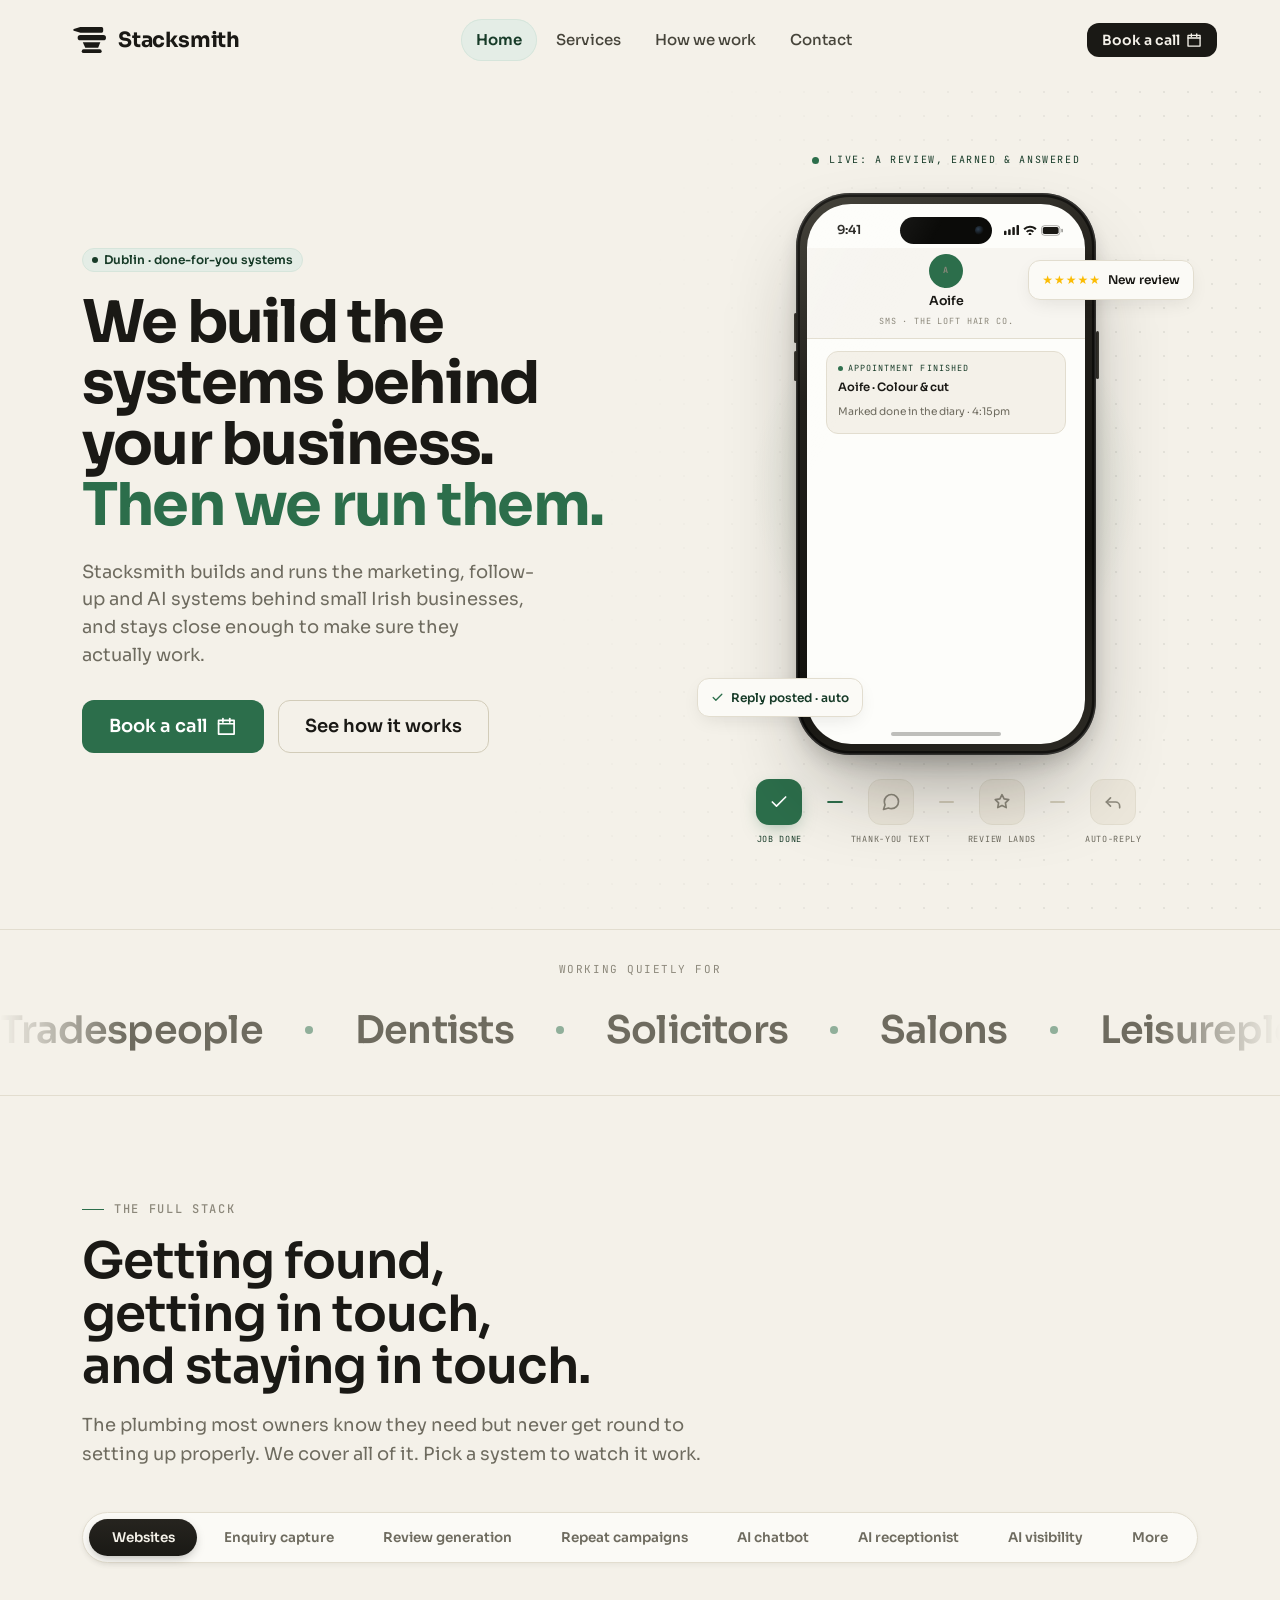
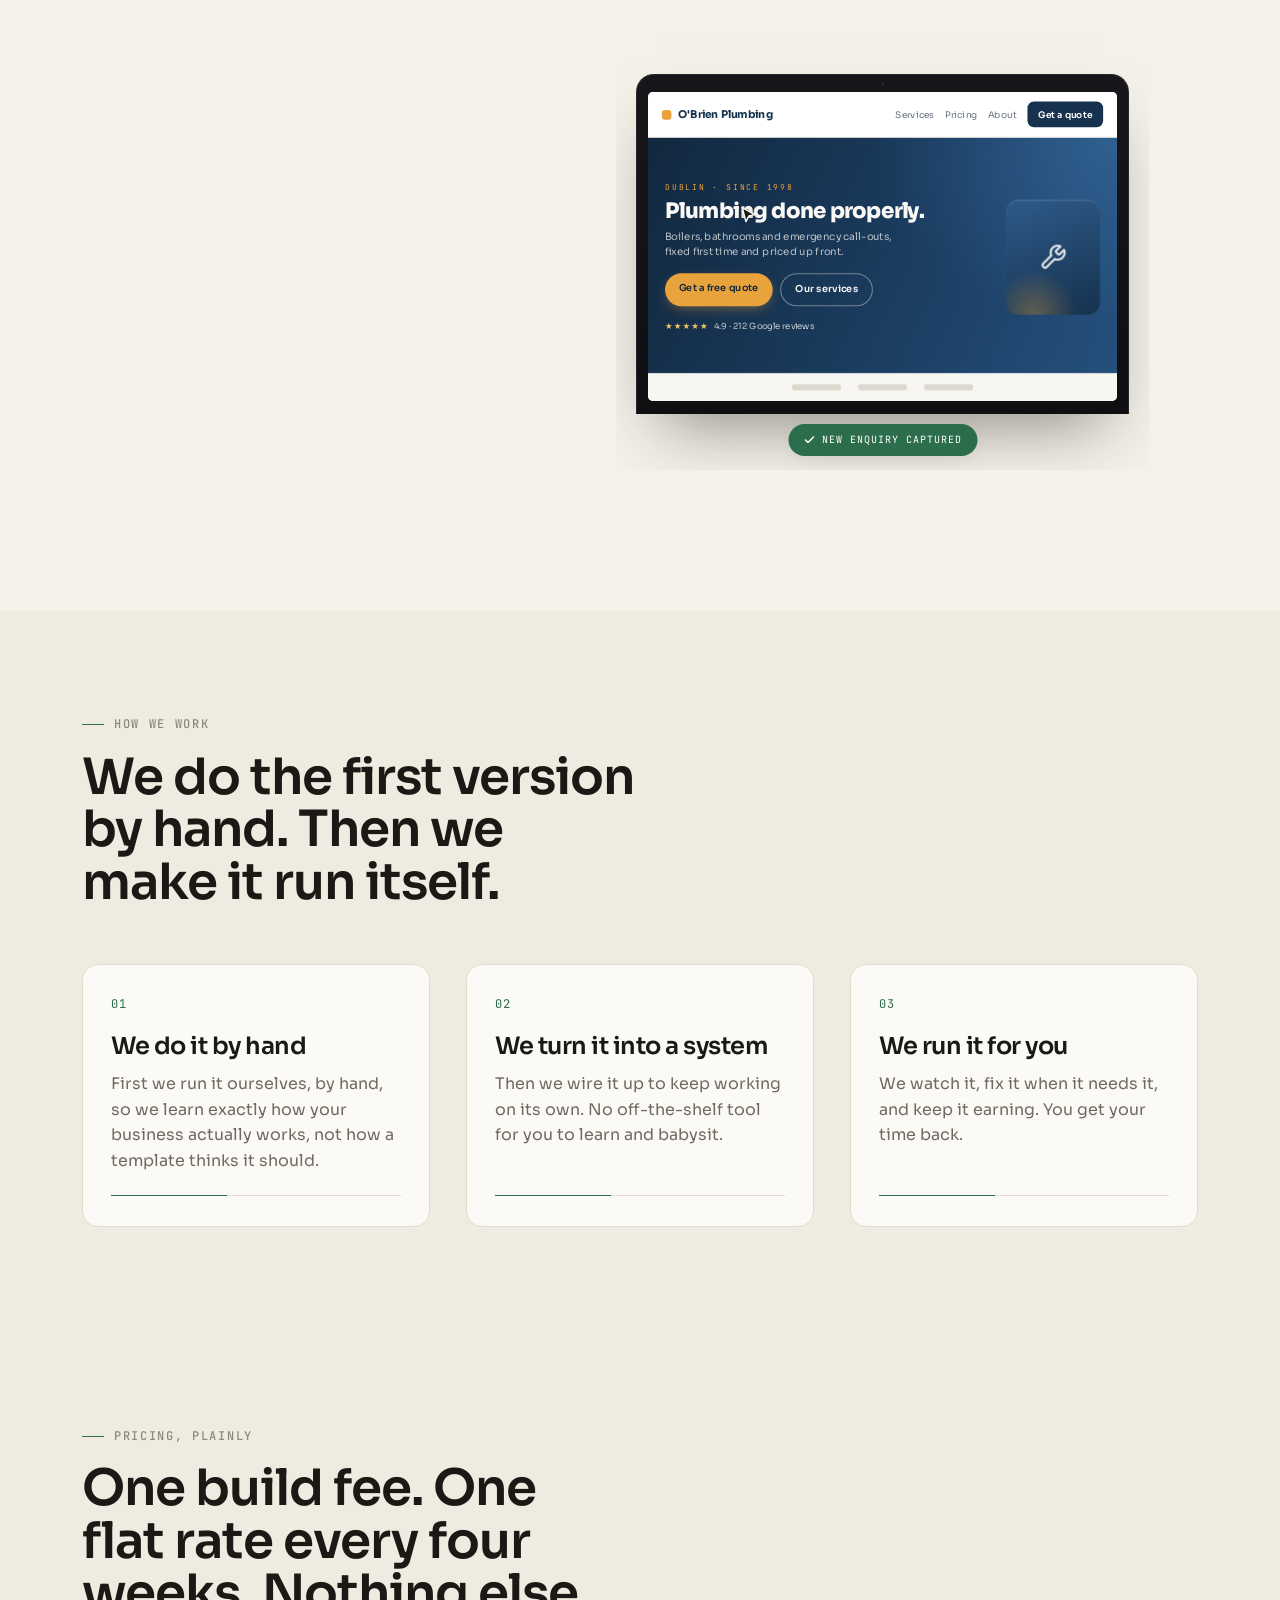
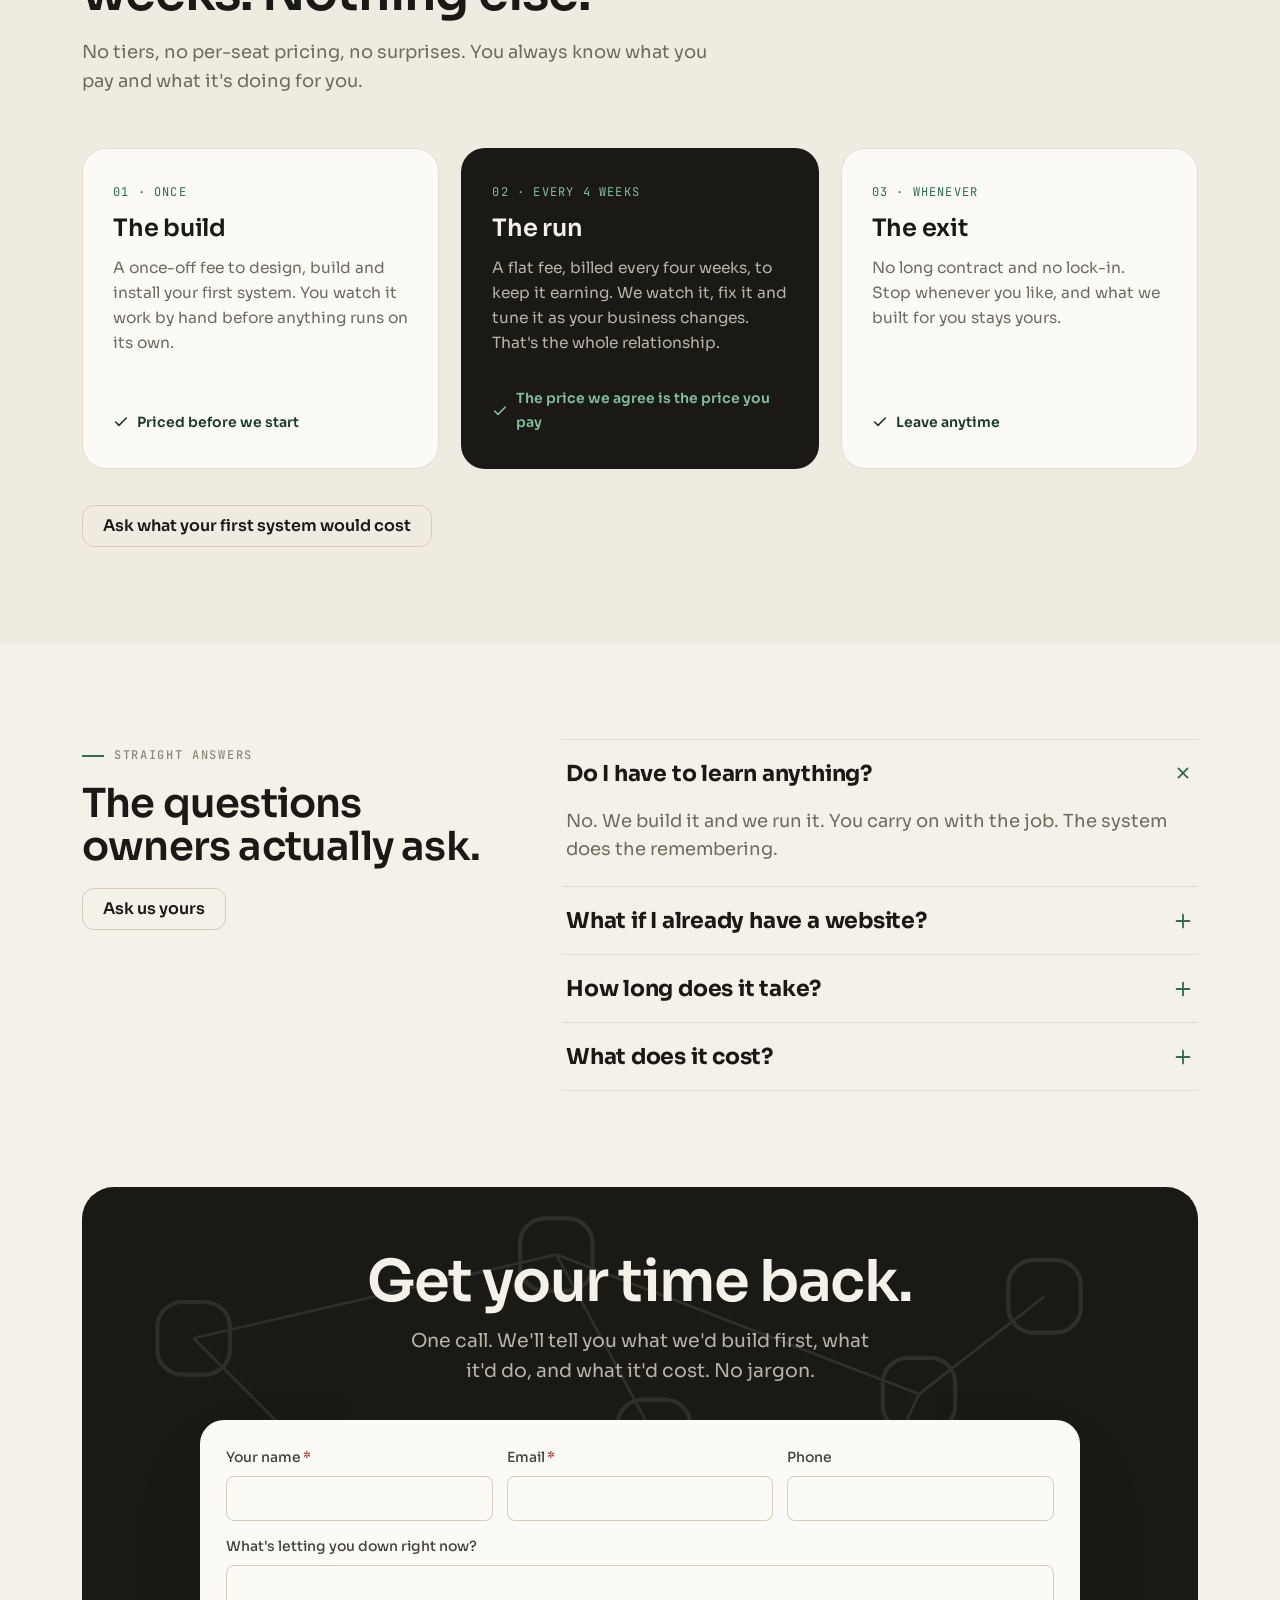
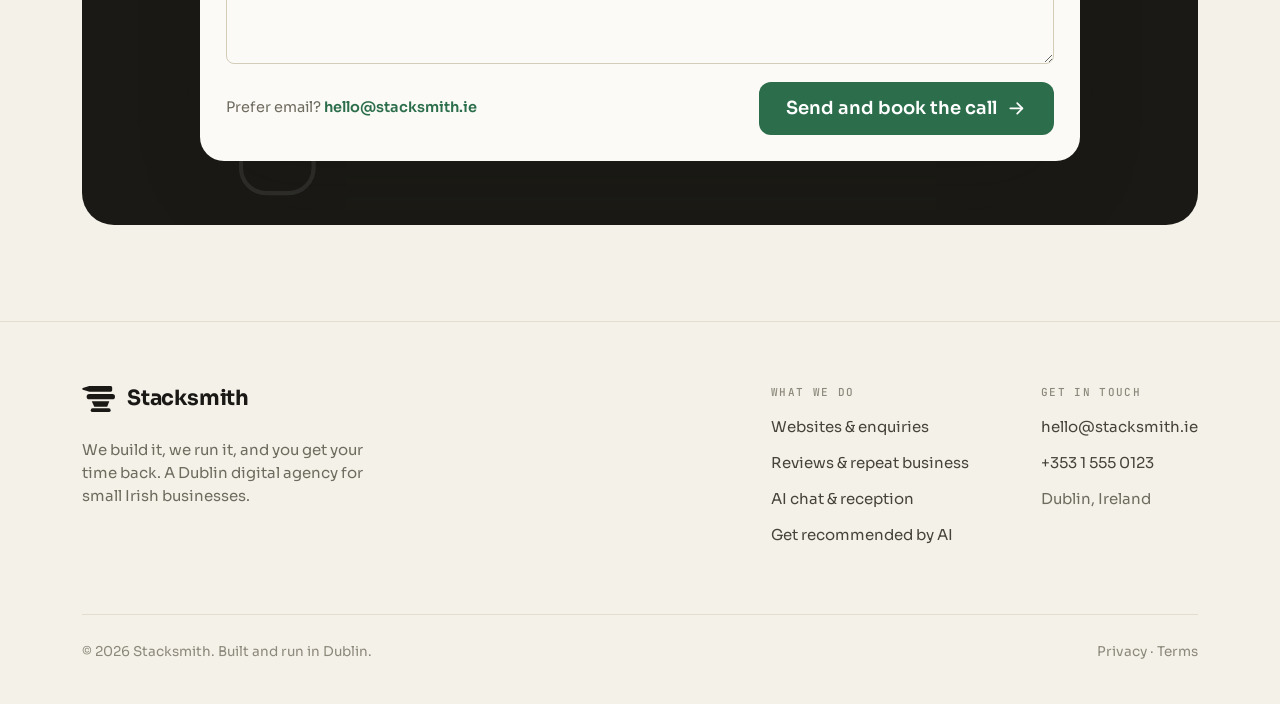
==== commit 75a7bc4b: "How-we-work onboarding deck, legal pages, four-weekly pricing wording - how-we-work: hero image repl" ====
--- a/index.html
+++ b/index.html
@@ -187,44 +187,6 @@
     </div>
   </div>
 
-  <!-- ============ SIGNATURE: THE FLOW LINE ============ -->
-  <section style="padding:84px 0; background:var(--paper-tint);">
-    <div class="container">
-      <div class="ss-reveal" style="max-width:640px; margin:0 auto; text-align:center;">
-        <span class="ss-section-label">The flow</span>
-        <h2 style="font-family:var(--font-display); font-size:clamp(30px,3.4vw,42px); line-height:1.08; letter-spacing:-0.02em; font-weight:600; margin:16px 0 0; color:var(--ink);">Every enquiry, handled start to finish, on its own.</h2>
-      </div>
-      <div class="flow-band">
-        <div class="flow-band-inner fb" id="flow-band">
-          <div class="fb-node">
-            <div class="fb-node__ic"><svg viewBox="0 0 24 24" width="26" height="26" fill="none" stroke="currentColor" stroke-width="2" stroke-linecap="round" stroke-linejoin="round"><path d="M3 6h18v12H3z"/><path d="m3 7 9 6 9-6"/></svg></div>
-            <span>Enquiry in</span>
-          </div>
-          <div class="fb-line"><i><span></span></i></div>
-          <div class="fb-node">
-            <div class="fb-node__ic"><svg viewBox="0 0 24 24" width="26" height="26" fill="none" stroke="currentColor" stroke-width="2" stroke-linecap="round" stroke-linejoin="round"><path d="M3 5h18l-7 8v6l-4-2v-4z"/></svg></div>
-            <span>We sort it</span>
-          </div>
-          <div class="fb-line"><i><span></span></i></div>
-          <div class="fb-node">
-            <div class="fb-node__ic"><svg viewBox="0 0 24 24" width="26" height="26" fill="none" stroke="currentColor" stroke-width="2" stroke-linecap="round" stroke-linejoin="round"><path d="M9 7l-5 5 5 5"/><path d="M4 12h10a6 6 0 0 1 6 6"/></svg></div>
-            <span>Answered fast</span>
-          </div>
-          <div class="fb-line"><i><span></span></i></div>
-          <div class="fb-node">
-            <div class="fb-node__ic"><svg viewBox="0 0 24 24" width="26" height="26" fill="none" stroke="currentColor" stroke-width="2" stroke-linecap="round" stroke-linejoin="round"><path d="M12 3.2l2.5 5.1 5.6.8-4 4 1 5.6L12 16.1 6.9 18.7l1-5.6-4-4 5.6-.8z"/></svg></div>
-            <span>Review asked</span>
-          </div>
-          <div class="fb-line"><i><span></span></i></div>
-          <div class="fb-node fb-node--final">
-            <div class="fb-node__ic"><svg viewBox="0 0 24 24" width="26" height="26" fill="none" stroke="currentColor" stroke-width="2" stroke-linecap="round" stroke-linejoin="round"><path d="M17 2l4 4-4 4"/><path d="M3 11V9a4 4 0 0 1 4-4h14"/><path d="M7 22l-4-4 4-4"/><path d="M21 13v2a4 4 0 0 1-4 4H3"/></svg></div>
-            <span>They come back</span>
-          </div>
-        </div>
-      </div>
-    </div>
-  </section>
-
   <!-- ============ SERVICES ============ -->
   <section id="services" style="padding:96px 0; scroll-margin-top:72px;">
     <div class="container">
@@ -234,7 +196,7 @@
         <p style="font-size:18px; color:var(--ink-500); margin:18px 0 0; line-height:1.6;">The plumbing most owners know they need but never get round to setting up properly. We cover all of it. Pick a system to watch it work.</p>
       </div>
 
-      <div class="ss-reveal ss-showwrap">
+      <div class="ss-reveal">
         <div class="ss-tabs" role="tablist" aria-label="What we build">
           <button class="ss-tab" role="tab" id="tab-web" aria-controls="show-web" aria-selected="true">Websites</button>
           <button class="ss-tab" role="tab" id="tab-enq" aria-controls="show-enq" aria-selected="false" tabindex="-1">Enquiry capture</button>
@@ -496,7 +458,7 @@
             <div class="ss-show__copy">
               <span class="ss-section-label">And plenty more</span>
               <h3>Explore all our automations</h3>
-              <p class="ss-show__what">These six are just the start. We build automations tailored to your business and the specific problems that eat your time, whatever they turn out to be.</p>
+              <p class="ss-show__what">These seven are just the start. We build automations tailored to your business and the specific problems that eat your time, whatever they turn out to be.</p>
               <ol class="ss-show__steps">
                 <li><b>01</b>Tell us what's eating your time: the jobs you dread or forget.</li>
                 <li><b>02</b>We'll tell you what we'd automate first, and what it would cost.</li>
@@ -563,7 +525,7 @@
     <div class="container">
       <div class="ss-reveal" style="max-width:640px;">
         <span class="ss-section-label">Pricing, plainly</span>
-        <h2 style="font-family:var(--font-display); font-size:clamp(34px,4vw,50px); line-height:1.05; letter-spacing:-0.02em; font-weight:600; margin:16px 0 0; color:var(--ink);">One build fee. One flat monthly. Nothing else.</h2>
+        <h2 style="font-family:var(--font-display); font-size:clamp(34px,4vw,50px); line-height:1.05; letter-spacing:-0.02em; font-weight:600; margin:16px 0 0; color:var(--ink);">One build fee. One flat rate every four weeks. Nothing else.</h2>
         <p style="font-size:18px; color:var(--ink-500); margin:18px 0 0; line-height:1.6;">No tiers, no per-seat pricing, no surprises. You always know what you pay and what it's doing for you.</p>
       </div>
       <div class="ss-reveal ss-price-grid">
@@ -574,9 +536,9 @@
           <span class="ss-price-card__foot"><svg viewBox="0 0 24 24" fill="none" stroke="currentColor" stroke-width="2.4" stroke-linecap="round" stroke-linejoin="round"><path d="M20 6 9 17l-5-5"/></svg>Priced before we start</span>
         </div>
         <div class="ss-price-card ss-price-card--accent">
-          <span class="ss-price-card__step">02 · MONTHLY</span>
+          <span class="ss-price-card__step">02 · EVERY 4 WEEKS</span>
           <h3>The run</h3>
-          <p>A flat monthly fee to keep it earning. We watch it, fix it and tune it as your business changes. That's the whole relationship.</p>
+          <p>A flat fee, billed every four weeks, to keep it earning. We watch it, fix it and tune it as your business changes. That's the whole relationship.</p>
           <span class="ss-price-card__foot"><svg viewBox="0 0 24 24" fill="none" stroke="currentColor" stroke-width="2.4" stroke-linecap="round" stroke-linejoin="round"><path d="M20 6 9 17l-5-5"/></svg>The price we agree is the price you pay</span>
         </div>
         <div class="ss-price-card">
@@ -616,7 +578,7 @@
           </div>
           <div class="ss-accordion__item" data-open="false">
             <button class="ss-accordion__head" aria-expanded="false">What does it cost?<span class="ss-accordion__icon"><svg viewBox="0 0 24 24" fill="none" stroke="currentColor" stroke-width="2" stroke-linecap="round" stroke-linejoin="round" width="22" height="22"><path d="M12 5v14"/><path d="M5 12h14"/></svg></span></button>
-            <div class="ss-accordion__panel"><div class="ss-accordion__panel-inner">A once-off build, then a flat monthly to run it. No surprises, and you can stop whenever you like.</div></div>
+            <div class="ss-accordion__panel"><div class="ss-accordion__panel-inner">A once-off build, then a flat fee every four weeks to run it. No surprises, and you can stop whenever you like.</div></div>
           </div>
         </div>
       </div>
@@ -708,18 +670,10 @@
         <div style="display:flex; gap:72px; flex-wrap:wrap;">
           <div>
             <h5 style="font-family:var(--font-mono); font-size:11px; letter-spacing:.12em; text-transform:uppercase; color:var(--ink-400); margin:0 0 16px; font-weight:500;">What we do</h5>
-            <div style="display:flex; gap:40px; flex-wrap:wrap;">
-              <div>
-                <a href="services.html#websites" style="display:block; font-size:15px; color:var(--ink-700); margin-bottom:11px; text-decoration:none;">Websites</a>
-                <a href="services.html#ai-visibility" style="display:block; font-size:15px; color:var(--ink-700); margin-bottom:11px; text-decoration:none;">Get recommended by AI</a>
-                <a href="services.html#enquiry-capture" style="display:block; font-size:15px; color:var(--ink-700); margin-bottom:11px; text-decoration:none;">Enquiry capture &amp; follow-up</a>
-              </div>
-              <div>
-                <a href="services.html#reviews" style="display:block; font-size:15px; color:var(--ink-700); margin-bottom:11px; text-decoration:none;">Reviews &amp; repeat business</a>
-                <a href="services.html#ai-layer" style="display:block; font-size:15px; color:var(--ink-700); margin-bottom:11px; text-decoration:none;">AI chat &amp; reception</a>
-                <a href="services.html#consulting" style="display:block; font-size:15px; color:var(--ink-700); margin-bottom:11px; text-decoration:none;">Hands-on consulting</a>
-              </div>
-            </div>
+            <a href="services.html#top" style="display:block; font-size:15px; color:var(--ink-700); margin-bottom:11px; text-decoration:none;">Websites &amp; enquiries</a>
+            <a href="services.html#top" style="display:block; font-size:15px; color:var(--ink-700); margin-bottom:11px; text-decoration:none;">Reviews &amp; repeat business</a>
+            <a href="services.html#top" style="display:block; font-size:15px; color:var(--ink-700); margin-bottom:11px; text-decoration:none;">AI chat &amp; reception</a>
+            <a href="services.html#top" style="display:block; font-size:15px; color:var(--ink-700); margin-bottom:11px; text-decoration:none;">Get recommended by AI</a>
           </div>
           <div>
             <h5 style="font-family:var(--font-mono); font-size:11px; letter-spacing:.12em; text-transform:uppercase; color:var(--ink-400); margin:0 0 16px; font-weight:500;">Get in touch</h5>
@@ -731,7 +685,7 @@
       </div>
       <div style="display:flex; justify-content:space-between; align-items:center; margin-top:56px; padding-top:26px; border-top:1px solid var(--line); flex-wrap:wrap; gap:12px;">
         <span style="font-size:13.5px; color:var(--ink-400);">© 2026 Stacksmith. Built and run in Dublin.</span>
-        <span style="font-size:13.5px; color:var(--ink-400);">Privacy · Terms</span>
+        <span style="font-size:13.5px; color:var(--ink-400);"><a href="privacy.html" class="ss-legal">Privacy</a> · <a href="terms.html" class="ss-legal">Terms</a></span>
       </div>
     </div>
   </footer>
--- a/css/site.css
+++ b/css/site.css
@@ -90,13 +90,8 @@
   .ssx-cir__ic::after, .ssx-meter__bar::after { animation: none !important; }
   .ssx-meter__bar::after { opacity: 1; }
   .ssx-tagx, .ssx-cloudmore { animation: none !important; translate: none !important; }
-  .fb-node__ic, .fb-node span, .fb-line i::before { transition: none !important; animation: none !important; }
-  .fb-node.on .fb-node__ic { transform: none; }
-  .fb-node.on .fb-node__ic::after { display: none; }
-  .fb-line i span { display: none !important; }
   .cb-dots { display: none !important; }
   .ss-vig__wave i { transform: scaleY(.55); }
-  .flow-band .ss-seqline::after { display: none; }
   .ssflow .ss-step { opacity: 1 !important; transform: none !important; transition: none !important; }
   .ssflow .ss-fill { transition: none !important; }
   .ssdemo-panel { transition: opacity .2s ease !important; }
@@ -119,10 +114,10 @@
 
 .ss-hero__stage { display: flex; flex-direction: column; align-items: center; gap: 24px; }
 .ss-live {
-  display: inline-flex; align-items: center; gap: 8px;
+  /* bare broadcast caption — deliberately no pill chrome (user dislikes pills) */
+  display: inline-flex; align-items: center; gap: 10px;
   font-family: var(--font-mono); font-size: 10px; letter-spacing: .16em; text-transform: uppercase;
-  color: var(--forest-900); background: var(--paper-raised); border: 1px solid var(--line);
-  padding: 7px 13px; border-radius: 999px;
+  color: var(--forest-900);
 }
 .ss-live__dot { width: 7px; height: 7px; border-radius: 999px; background: var(--forest); animation: ssPulse 2.2s infinite; }
 @keyframes ssPulse {
@@ -190,16 +185,10 @@
 .ss-phone__statusbar {
   /* the 27px content row is centred on the island's midline (top 13px
      + 27px island height), with clear air between icons and island */
-  position: relative; z-index: 4; display: flex; justify-content: flex-end; align-items: center;
+  position: relative; z-index: 4; display: flex; justify-content: space-between; align-items: center;
   height: 44px; padding: 13px 22px 4px 30px; color: var(--ink);
 }
-.ss-phone__time {
-  font-size: 12.5px; font-weight: var(--weight-semibold);
-  /* dead-centre of the corner between the screen edge and the island:
-     (278px screen − 92px island) / 2 = 93px corner, on the island midline */
-  position: absolute; left: 0; top: 9px; bottom: 0; width: 93px;
-  display: flex; align-items: center; justify-content: center;
-}
+.ss-phone__time { font-size: 12.5px; font-weight: var(--weight-semibold); }
 .ss-phone__sicons { display: inline-flex; align-items: center; gap: 4px; }
 .ss-phone__homebar {
   position: absolute; bottom: 8px; left: 50%; transform: translateX(-50%); z-index: 5;
@@ -449,12 +438,6 @@
   .ss-tab { flex: none; font-size: 13px; padding: 9px 13px; }
 }
 
-/* JS adds .ss-wait on load and removes it when the showcase scrolls
-   into view, so the scene's one-shot animation plays where the user
-   can actually see it (without JS, nothing pauses). */
-.ss-showwrap.ss-wait .ss-showpanel,
-.ss-showwrap.ss-wait .ss-showpanel * { animation-play-state: paused !important; }
-
 .ss-showpanel { display: none; }
 .ss-showpanel.is-active { display: block; animation: ssxIn .45s var(--ease-out) both; }
 .ss-show {
@@ -477,6 +460,11 @@
   position: relative; overflow: hidden;
 }
 @keyframes ssxIn { from { opacity: 0; transform: translateY(12px); } to { opacity: 1; transform: none; } }
+/* The demos hold at frame zero until the showcase scrolls into view —
+   main.js adds .is-seen to #services once a visual enters the viewport,
+   so the build plays in front of the visitor, not before they arrive. */
+#services:not(.is-seen) .ssx,
+#services:not(.is-seen) .ssx * { animation-play-state: paused !important; }
 .ssx [data-i], .ssx-browser[data-i] { animation: ssxIn .55s var(--ease-out) both; }
 .ssx [data-i="1"] { animation-delay: .15s; }
 .ssx [data-i="2"] { animation-delay: .5s; }
@@ -1079,61 +1067,6 @@
 }
 .ssx-note svg { color: #B07A1E; flex: none; }
 
-/* ---------- Flow band: a pulse runs the pipeline ------------
-   The five stations sit quietly in place; a glowing packet
-   travels the line, lighting each one up as it arrives. Loops
-   continuously while in view (js/main.js stepper adds .on). */
-.fb { display: flex; align-items: flex-start; justify-content: center; gap: 0; max-width: 940px; margin: 52px auto 0; }
-.fb-node { display: flex; flex-direction: column; align-items: center; gap: 12px; width: 120px; flex: none; }
-.fb-node__ic {
-  position: relative; width: 64px; height: 64px; border-radius: 18px;
-  background: var(--paper-raised); border: 1px solid var(--line); color: var(--ink-300);
-  display: flex; align-items: center; justify-content: center;
-  transition: background .4s var(--ease-out), color .4s var(--ease-out),
-              border-color .4s var(--ease-out), box-shadow .4s var(--ease-out),
-              transform .4s var(--ease-out);
-}
-.fb-node span {
-  font-family: var(--font-mono); font-size: 10px; letter-spacing: .08em; text-transform: uppercase;
-  color: var(--ink-400); text-align: center; transition: color .4s var(--ease-out);
-}
-.fb-node.on .fb-node__ic {
-  background: linear-gradient(165deg, var(--forest) 0%, var(--forest-700) 100%);
-  border-color: transparent; color: #fff; transform: translateY(-4px);
-  box-shadow: 0 14px 26px -10px rgba(44,110,75,.55);
-}
-.fb-node.on span { color: var(--forest-900); }
-.fb-node.on .fb-node__ic::after {
-  content: ""; position: absolute; inset: -1px; border-radius: 18px;
-  border: 2px solid var(--forest); animation: ssxSonar .9s ease-out 1;
-}
-.fb-line { flex: 1; height: 64px; display: flex; align-items: center; padding: 0 8px; }
-.fb-line i { flex: 1; height: 2px; background: var(--line); border-radius: 2px; position: relative; display: block; }
-.fb-line i::before { /* comet trail */
-  content: ""; position: absolute; inset: 0; border-radius: 2px;
-  background: linear-gradient(90deg, var(--forest), var(--forest-300));
-  transform: scaleX(0); transform-origin: left; transition: transform .55s linear;
-}
-.fb-line i span { /* the packet */
-  position: absolute; top: 50%; left: 0; width: 9px; height: 9px; margin-top: -4.5px;
-  border-radius: 99px; background: var(--forest);
-  box-shadow: 0 0 0 4px rgba(44,110,75,.15), 0 0 12px rgba(44,110,75,.6);
-  opacity: 0; transition: left .55s linear, opacity .15s ease;
-}
-.fb-line.on i::before { transform: scaleX(1); }
-.fb-line.on i span { opacity: 1; left: calc(100% - 9px); }
-.fb.fb-reset .fb-node__ic, .fb.fb-reset .fb-node span,
-.fb.fb-reset .fb-line i::before, .fb.fb-reset .fb-line i span { transition: none !important; }
-
-/* glint sweeping along the home flow band */
-.flow-band .ss-seqline { overflow: hidden; }
-.flow-band .ss-seqline::after {
-  content: ""; position: absolute; top: 0; bottom: 0; width: 34px;
-  background: linear-gradient(90deg, transparent, rgba(251,250,246,.85), transparent);
-  animation: ssSweep 3s linear infinite;
-}
-@keyframes ssSweep { from { transform: translateX(-40px); } to { transform: translateX(160px); } }
-
 /* ---------- Trust ticker (conveyor-belt marquee) ------------ */
 .ss-ticker { border-top: 1px solid var(--line); border-bottom: 1px solid var(--line); padding: 30px 0 34px; overflow: hidden; }
 .ss-ticker__label {
@@ -1153,6 +1086,11 @@
 }
 .ss-ticker__dot { flex: none; width: 8px; height: 8px; border-radius: 999px; background: var(--forest); opacity: .5; }
 @keyframes ssTicker { to { transform: translateX(-50%); } }
+
+/* ---------- Footer legal links ------------------------------ */
+.ss-legal { color: inherit; text-decoration: none; }
+.ss-legal:hover { color: var(--ink); text-decoration: underline; }
+.ss-legal:focus-visible { outline: none; box-shadow: var(--shadow-focus); border-radius: 4px; }
 
 /* ---------- Responsive ------------------------------------- */
 @media (max-width: 1100px) {
@@ -1173,8 +1111,6 @@
   .grid3 { grid-template-columns: 1fr !important; }
   .svc-grid { grid-template-columns: 1fr !important; gap: 24px !important; }
   .split2, .faq-grid { grid-template-columns: 1fr !important; gap: 40px !important; }
-  .flow-band { overflow-x: auto; padding-bottom: 8px; }
-  .flow-band > .flow-band-inner { min-width: 720px; }
 }
 @media (max-width: 700px) {
   .container { padding: 0 22px; }
--- a/css/remix.css
+++ b/css/remix.css
@@ -276,24 +276,412 @@
 
 
 /* ---------- 8. How we work page ------------------------------ */
-.hw-heroimg {
+/* ---------- Onboarding story deck (v2, cinematic) --------------
+   Five scenes on a dark ink stage, looping continuously while in
+   view. Scene switches: the outgoing scene lifts away (up + blur),
+   the incoming one rises in, and a light beam sweeps the stage.
+   Scene-internal builds: .hwd-el transitions on --d delays plus
+   keyframe choreography gated by .is-on. Ambient colour comes from
+   three drifting gradient orbs. Driver in main.js; reduced motion
+   or no IntersectionObserver → static final frame (.is-static). */
+.sr-only {
+  position: absolute; width: 1px; height: 1px; margin: -1px;
+  padding: 0; overflow: hidden; clip: rect(0 0 0 0); white-space: nowrap; border: 0;
+}
+.hw-deck {
   position: relative;
+  background: linear-gradient(180deg, #24221C 0%, #191813 58%, #14130F 100%);
+  border: 1px solid rgba(244,241,233,0.09);
   border-radius: var(--radius-2xl);
+  box-shadow: var(--shadow-xl), inset 0 1px 0 rgba(244,241,233,0.07);
   overflow: hidden;
-  box-shadow: var(--shadow-lg);
-  aspect-ratio: 21 / 8;
-}
-.hw-heroimg img { width: 100%; height: 100%; object-fit: cover; display: block; }
-.hw-heroimg__chip {
-  position: absolute; left: 20px; bottom: 18px;
-  background: rgba(251,250,246,0.78);
-  backdrop-filter: blur(12px) saturate(160%);
-  -webkit-backdrop-filter: blur(12px) saturate(160%);
-  border: 1px solid rgba(255,255,255,0.6);
-  box-shadow: var(--shadow-sm);
-}
+}
+/* film grain so the dark panel reads as material, not a flat fill */
+.hw-deck::after {
+  content: ""; position: absolute; inset: 0; pointer-events: none; z-index: 3;
+  background-image: url("data:image/svg+xml,%3Csvg xmlns='http://www.w3.org/2000/svg' width='160' height='160'%3E%3Cfilter id='n'%3E%3CfeTurbulence type='fractalNoise' baseFrequency='0.9' numOctaves='2'/%3E%3C/filter%3E%3Crect width='160' height='160' filter='url(%23n)'/%3E%3C/svg%3E");
+  opacity: 0.05;
+}
+.hw-deck__cap {
+  position: absolute; top: 20px; left: 24px; z-index: 2;
+  font-family: var(--font-sans); font-size: 11px; letter-spacing: .02em;
+  font-weight: 500; color: rgba(244,241,233,0.38);
+}
+/* warm floor glow + centre spotlight behind the scenes */
+.hw-deck::before {
+  content: ""; position: absolute; inset: 0; pointer-events: none;
+  background:
+    radial-gradient(58% 46% at 50% 108%, rgba(232,176,84,0.09), transparent 70%),
+    radial-gradient(52% 42% at 50% 38%, rgba(244,241,233,0.045), transparent 72%);
+}
+.hw-deck__stage {
+  position: relative; min-height: clamp(470px, 38vw, 560px);
+  box-shadow: inset 0 0 120px rgba(0,0,0,0.35); /* photographic edge vignette */
+}
+/* dot grid, faded out towards the edges */
+.hw-deck__stage::before {
+  content: ""; position: absolute; inset: 0; pointer-events: none;
+  background-image: radial-gradient(rgba(244,241,233,0.08) 1px, transparent 1px);
+  background-size: 26px 26px;
+  -webkit-mask-image: radial-gradient(120% 90% at 50% 42%, #000 30%, transparent 100%);
+  mask-image: radial-gradient(120% 90% at 50% 42%, #000 30%, transparent 100%);
+}
+/* light beam that sweeps the stage on every scene switch */
+.hw-deck__stage::after {
+  content: ""; position: absolute; top: -20%; bottom: -20%; left: 0; width: 34%;
+  pointer-events: none; opacity: 0;
+  background: linear-gradient(100deg, transparent, rgba(244,241,233,0.07) 45%, rgba(127,191,155,0.10) 55%, transparent);
+  transform: translateX(-130%) skewX(-8deg);
+}
+.hw-deck__stage.is-sweep::after { animation: hwdSweep 1.05s var(--ease-out); }
+@keyframes hwdSweep {
+  0%   { opacity: 0; transform: translateX(-130%) skewX(-8deg); }
+  18%  { opacity: 1; }
+  100% { opacity: 0; transform: translateX(340%) skewX(-8deg); }
+}
+/* ambient colour orbs, slowly drifting */
+.hwd-orb { position: absolute; border-radius: 999px; pointer-events: none; }
+.hwd-orb--mint  { width: 620px; height: 620px; left: -180px; top: -200px;    background: radial-gradient(circle, rgba(127,191,155,0.17), transparent 66%); animation: hwdOrbA 16s ease-in-out infinite alternate; }
+.hwd-orb--amber { width: 700px; height: 700px; right: -240px; bottom: -300px; background: radial-gradient(circle, rgba(232,176,84,0.14), transparent 66%);  animation: hwdOrbB 20s ease-in-out infinite alternate; }
+.hwd-orb--blue  { width: 560px; height: 560px; left: 36%; top: -260px;       background: radial-gradient(circle, rgba(123,167,224,0.12), transparent 66%);  animation: hwdOrbC 23s ease-in-out infinite alternate; }
+@keyframes hwdOrbA { to { transform: translate(70px, 46px); } }
+@keyframes hwdOrbB { to { transform: translate(-64px, -52px); } }
+@keyframes hwdOrbC { to { transform: translate(48px, 60px); } }
+/* forge embers drifting up through the stage */
+.hwd-ember {
+  position: absolute; bottom: -6px; left: var(--x, 50%);
+  width: 3px; height: 3px; border-radius: 999px; pointer-events: none;
+  background: #E8B054; box-shadow: 0 0 8px rgba(232,176,84,0.8);
+  opacity: 0;
+  animation: hwdEmber var(--dr, 12s) linear var(--dl, 0s) infinite;
+}
+.hwd-ember--m { background: #7FBF9B; box-shadow: 0 0 8px rgba(127,191,155,0.8); }
+@keyframes hwdEmber {
+  0%   { transform: none; opacity: 0; }
+  8%   { opacity: .7; }
+  60%  { opacity: .4; }
+  100% { transform: translate(-18px, -560px); opacity: 0; }
+}
+
+/* scenes: cinematic in/out */
+.hwd-scene {
+  position: absolute; inset: 0;
+  display: flex; flex-direction: column; align-items: center; justify-content: center;
+  gap: 15px; padding: 44px 30px; text-align: center;
+  opacity: 0; visibility: hidden;
+  transform: translateY(36px) scale(0.985);
+  filter: blur(7px);
+}
+.hwd-scene.is-on {
+  opacity: 1; visibility: visible; transform: none; filter: none;
+  transition: opacity .75s cubic-bezier(.16,1,.3,1), transform .75s cubic-bezier(.16,1,.3,1), filter .75s cubic-bezier(.16,1,.3,1);
+}
+.hwd-scene.is-out {
+  opacity: 0; visibility: visible;
+  transform: translateY(-32px) scale(0.97);
+  filter: blur(9px);
+  transition: opacity .55s var(--ease-in-out), transform .55s var(--ease-in-out), filter .55s var(--ease-in-out);
+}
+.hwd-el {
+  opacity: 0; transform: translateY(16px) scale(0.98);
+  transition: opacity .6s var(--ease-out) var(--d, 0s), transform .6s var(--ease-out) var(--d, 0s);
+}
+.hwd-scene.is-on .hwd-el { opacity: 1; transform: none; }
+/* the exiting scene leaves as one piece — no straggling child delays */
+.hwd-scene.is-out .hwd-el { opacity: 1; transform: none; transition: none; }
+
+/* per-scene accent colour */
+.hwd-scene--1 { --acc: #7BA7E0; }
+.hwd-scene--2 { --acc: #E8B054; }
+.hwd-scene--3 { --acc: #E08767; }
+.hwd-scene--4 { --acc: #7FBF9B; }
+.hwd-scene--5 { --acc: #F4C24A; }
+
+.hwd-label {
+  display: inline-flex; align-items: center; gap: 12px;
+  font-family: var(--font-sans); font-size: 13px; letter-spacing: .01em;
+  font-weight: 600; color: rgba(244,241,233,0.62);
+}
+/* framing dashes either side of the kicker */
+.hwd-label::before, .hwd-label::after {
+  content: ""; width: 20px; height: 1px; background: var(--acc, var(--mint-on-ink)); opacity: .55;
+}
+.hwd-label b { color: var(--acc, var(--mint-on-ink)); font-weight: 700; }
+.hwd-line {
+  font-family: var(--font-display); font-size: clamp(23px, 2.8vw, 36px);
+  line-height: 1.12; letter-spacing: -0.02em; font-weight: 700;
+  color: var(--on-ink); margin: 0; max-width: 620px; text-wrap: balance;
+}
+.hwd-line em {
+  font-style: normal; color: var(--acc, var(--mint-on-ink));
+  padding-bottom: 3px;
+  background: linear-gradient(currentColor, currentColor) left bottom / 0% 2px no-repeat;
+}
+/* the accent word underlines itself once the headline has landed */
+.hwd-scene.is-on .hwd-line em { animation: hwdUnder .6s var(--ease-out) 1.05s both; }
+@keyframes hwdUnder { to { background-size: 100% 2px; } }
+.hwd-row { display: flex; gap: 16px; flex-wrap: wrap; justify-content: center; align-items: stretch; }
+/* dark glass card, lit from above */
+.hwd-card {
+  background: linear-gradient(180deg, rgba(244,241,233,0.075), rgba(244,241,233,0.04));
+  border: 1px solid rgba(244,241,233,0.11);
+  border-radius: var(--radius-lg);
+  box-shadow: inset 0 1px 0 rgba(244,241,233,0.09), 0 18px 40px -18px rgba(0,0,0,0.55);
+  backdrop-filter: blur(6px); -webkit-backdrop-filter: blur(6px);
+  padding: 16px 19px; text-align: left; max-width: 320px;
+}
+.hwd-cal { display: flex; flex-direction: column; gap: 3px; }
+.hwd-cal__when {
+  font-family: var(--font-sans); font-size: 11px; letter-spacing: .02em;
+  font-weight: 600; color: #8FB7EC; margin-bottom: 5px;
+}
+.hwd-cal b { font-size: 15px; font-weight: 600; color: var(--on-ink); }
+.hwd-cal > span { font-size: 12.5px; color: var(--on-ink-muted); }
+.hwd-cal em { font-style: normal; font-size: 11.5px; color: rgba(244,241,233,0.5); margin-top: 7px; padding-top: 8px; border-top: 1px dashed rgba(244,241,233,0.18); }
+.hwd-notes { display: flex; flex-direction: column; gap: 8px; }
+.hwd-notes b { font-size: 13px; font-weight: 600; color: var(--on-ink); margin-bottom: 2px; }
+/* pain points with colour-coded markers */
+.hwd-pain { display: flex; align-items: center; gap: 9px; font-size: 12.5px; line-height: 1.45; color: var(--on-ink-muted); }
+.hwd-pain i { width: 7px; height: 7px; border-radius: 2px; flex: none; transform: rotate(45deg); }
+.hwd-pain--coral i { background: #E08767; box-shadow: 0 0 10px rgba(224,135,103,0.7); }
+.hwd-pain--amber i { background: #E8B054; box-shadow: 0 0 10px rgba(232,176,84,0.7); }
+.hwd-pain--blue i  { background: #7BA7E0; box-shadow: 0 0 10px rgba(123,167,224,0.7); }
+/* the two parties meet: avatar coins pop in, a line draws between them */
+.hwd-meet { display: flex; align-items: center; margin: 2px 0 4px; }
+.hwd-coin {
+  width: 46px; height: 46px; border-radius: 999px; flex: none;
+  display: inline-flex; align-items: center; justify-content: center;
+  font-family: var(--font-display); font-weight: 700; font-size: 17px; color: #14130F;
+  transform: scale(0); position: relative; z-index: 1;
+}
+.hwd-coin--s { background: linear-gradient(135deg, #9FD4B6, #5E9B7C); box-shadow: 0 0 26px rgba(127,191,155,0.4); }
+.hwd-coin--b { background: linear-gradient(135deg, #F2CE8A, #D99A3E); box-shadow: 0 0 26px rgba(232,176,84,0.4); }
+.hwd-scene.is-on .hwd-coin--s { animation: hwdCoin .6s cubic-bezier(.34,1.56,.64,1) .75s both; }
+.hwd-scene.is-on .hwd-coin--b { animation: hwdCoin .6s cubic-bezier(.34,1.56,.64,1) .95s both; }
+@keyframes hwdCoin { to { transform: scale(1); } }
+.hwd-link { position: relative; width: 84px; height: 2px; margin: 0 -5px; background: rgba(244,241,233,0.14); }
+.hwd-link::before {
+  content: ""; position: absolute; inset: 0;
+  background: linear-gradient(90deg, #7FBF9B, #E8B054);
+  transform: scaleX(0); transform-origin: left;
+}
+.hwd-scene.is-on .hwd-link::before { animation: hwdFill .7s var(--ease-out) 1.15s both; }
+@keyframes hwdFill { to { transform: none; } }
+.hwd-link b {
+  position: absolute; top: -3px; left: -4px; width: 8px; height: 8px; border-radius: 999px;
+  background: #F4F1E9; box-shadow: 0 0 12px rgba(244,241,233,0.8); opacity: 0;
+}
+/* handshake ping where the two sides meet */
+.hwd-link::after {
+  content: ""; position: absolute; left: 50%; top: 50%; width: 14px; height: 14px;
+  margin: -7px 0 0 -7px; border-radius: 999px;
+  border: 1.5px solid #E8B054; opacity: 0;
+}
+.hwd-scene.is-on .hwd-link::after { animation: hwdPing 1s var(--ease-out) 1.9s both; }
+@keyframes hwdPing {
+  0%   { opacity: .9; transform: scale(.4); }
+  100% { opacity: 0; transform: scale(3.2); }
+}
+.hwd-scene.is-on .hwd-link b { animation: hwdRide 1.2s var(--ease-in-out) 1.95s infinite; }
+@keyframes hwdRide {
+  0%   { left: -4px; opacity: 0; }
+  15%  { opacity: 1; }
+  85%  { opacity: 1; }
+  100% { left: calc(100% - 4px); opacity: 0; }
+}
+/* scene 02: wants sort into place, checks spring in after each row */
+.hwd-plan { display: flex; flex-direction: column; gap: 10px; width: min(440px, 100%); }
+.hwd-want {
+  display: flex; align-items: center; gap: 12px; text-align: left;
+  background: linear-gradient(180deg, rgba(244,241,233,0.075), rgba(244,241,233,0.04));
+  border: 1px solid rgba(244,241,233,0.11);
+  border-radius: var(--radius-md); padding: 11px 14px;
+  box-shadow: inset 0 1px 0 rgba(244,241,233,0.09), 0 12px 26px -14px rgba(0,0,0,0.5);
+}
+.hwd-want > span { flex: 1; font-size: 13px; color: var(--on-ink); }
+.hwd-ic {
+  flex: none; width: 32px; height: 32px; border-radius: 9px;
+  display: inline-flex; align-items: center; justify-content: center;
+}
+.hwd-ic--blue { background: rgba(123,167,224,0.16); color: #8FB7EC; box-shadow: inset 0 0 0 1px rgba(123,167,224,0.35); }
+.hwd-ic--mint { background: rgba(127,191,155,0.14); color: #8FD0AC; box-shadow: inset 0 0 0 1px rgba(127,191,155,0.35); }
+.hwd-ic--gold { background: rgba(244,194,74,0.14);  color: #F4C24A; box-shadow: inset 0 0 0 1px rgba(244,194,74,0.35); }
+.hwd-check {
+  flex: none; width: 22px; height: 22px; border-radius: 999px;
+  background: linear-gradient(135deg, #8FD0AC, #4E8A68); color: #14130F;
+  display: inline-flex; align-items: center; justify-content: center;
+  box-shadow: 0 0 16px rgba(127,191,155,0.45);
+  transform: scale(0);
+}
+.hwd-scene.is-on .hwd-check { animation: hwdCoin .5s cubic-bezier(.34,1.56,.64,1) calc(var(--d) + .55s) both; }
+/* once all three are ticked, the plan clicks together */
+.hwd-scene.is-on .hwd-want { animation: hwdSorted .7s var(--ease-out) 3.25s; }
+@keyframes hwdSorted {
+  40% { border-color: rgba(127,191,155,0.45); transform: translateY(-3px); box-shadow: inset 0 1px 0 rgba(244,241,233,0.09), 0 16px 30px -12px rgba(0,0,0,0.55); }
+}
+
+/* scene 03: typing indicator becomes the sent message */
+.hwd-thread {
+  width: min(400px, 100%);
+  background: linear-gradient(180deg, rgba(244,241,233,0.075), rgba(244,241,233,0.04));
+  border: 1px solid rgba(244,241,233,0.11);
+  border-radius: var(--radius-lg); padding: 14px 16px 13px;
+  box-shadow: inset 0 1px 0 rgba(244,241,233,0.09), 0 18px 40px -18px rgba(0,0,0,0.55);
+  display: flex; flex-direction: column; gap: 10px; text-align: left;
+}
+.hwd-thread__head { display: flex; align-items: center; gap: 9px; padding-bottom: 10px; border-bottom: 1px solid rgba(244,241,233,0.09); }
+.hwd-coin--sm { width: 26px; height: 26px; font-size: 11px; transform: none; box-shadow: none; }
+.hwd-thread__head b { font-size: 12.5px; font-weight: 600; color: var(--on-ink); flex: 1; }
+.hwd-thread__head span { font-family: var(--font-mono); font-size: 9px; letter-spacing: .1em; text-transform: uppercase; color: rgba(244,241,233,0.45); white-space: nowrap; }
+.hwd-msg { display: grid; }
+.hwd-msg > * { grid-area: 1 / 1; justify-self: end; }
+.hwd-typing {
+  display: flex; gap: 4px; padding: 10px 13px;
+  border-radius: 14px 14px 4px 14px; background: rgba(244,241,233,0.09);
+  opacity: 0;
+}
+.hwd-typing i { width: 6px; height: 6px; border-radius: 999px; background: rgba(244,241,233,0.6); }
+.hwd-scene.is-on .hwd-typing { animation: hwdTyping 2.2s .8s both; }
+@keyframes hwdTyping {
+  0%   { opacity: 0; transform: translateY(6px); }
+  10%  { opacity: 1; transform: none; }
+  82%  { opacity: 1; }
+  100% { opacity: 0; transform: scale(0.85); }
+}
+.hwd-scene.is-on .hwd-typing i { animation: hwdDot .9s ease-in-out infinite; }
+.hwd-scene.is-on .hwd-typing i:nth-child(2) { animation-delay: .12s; }
+.hwd-scene.is-on .hwd-typing i:nth-child(3) { animation-delay: .24s; }
+@keyframes hwdDot { 0%, 100% { transform: none; opacity: .5; } 40% { transform: translateY(-4px); opacity: 1; } }
+.hwd-bubble {
+  max-width: 88%;
+  background: linear-gradient(135deg, #4C86DC, #2F62B4);
+  color: #F5F8FD; font-size: 13px; line-height: 1.5;
+  border-radius: 14px 14px 4px 14px; padding: 9px 13px;
+  box-shadow: 0 10px 26px -8px rgba(76,134,220,0.55);
+  opacity: 0; transform: scale(0.85) translateY(8px); transform-origin: bottom right;
+}
+.hwd-scene.is-on .hwd-bubble { animation: hwdBubble .55s cubic-bezier(.34,1.56,.64,1) 2.95s both; }
+@keyframes hwdBubble { to { opacity: 1; transform: none; } }
+.hwd-receipt {
+  align-self: flex-end; font-family: var(--font-mono); font-size: 9px;
+  letter-spacing: .08em; text-transform: uppercase; color: #8FD0AC; opacity: 0;
+}
+.hwd-scene.is-on .hwd-receipt { animation: hwdFade .6s 3.7s both; }
+@keyframes hwdFade { to { opacity: 1; } }
+/* …and Sinéad replies */
+.hwd-reply {
+  align-self: flex-start; max-width: 78%;
+  background: rgba(244,241,233,0.09); color: var(--on-ink);
+  font-size: 13px; line-height: 1.5;
+  border-radius: 14px 14px 14px 4px; padding: 9px 13px;
+  opacity: 0; transform: scale(0.85) translateY(8px); transform-origin: bottom left;
+}
+.hwd-scene.is-on .hwd-reply { animation: hwdBubble .55s cubic-bezier(.34,1.56,.64,1) 4.5s both; }
+
+.hwd-note {
+  display: inline-flex; align-items: center; gap: 9px;
+  font-family: var(--font-sans); font-size: 13px; letter-spacing: 0;
+  color: var(--on-ink-muted);
+  border-top: 1px dashed rgba(244,241,233,0.22); padding-top: 12px; margin-top: 6px;
+}
+
+/* scene 04: the pipeline — nodes light up as the flow reaches them */
+.hwd-pipe { display: flex; align-items: flex-start; gap: 10px; margin: 6px 0 2px; }
+.hwd-node {
+  display: flex; flex-direction: column; align-items: center; gap: 8px;
+  width: 104px; opacity: .38; transform: scale(0.96);
+}
+.hwd-scene.is-on .hwd-node { animation: hwdNode .5s var(--ease-out) var(--nd) both; }
+@keyframes hwdNode { to { opacity: 1; transform: none; } }
+.hwd-node i {
+  width: 50px; height: 50px; border-radius: 14px; position: relative;
+  display: inline-flex; align-items: center; justify-content: center;
+}
+.hwd-node--blue i  { background: rgba(123,167,224,0.15); color: #8FB7EC; box-shadow: inset 0 0 0 1px rgba(123,167,224,0.4), 0 0 22px rgba(123,167,224,0.25); }
+.hwd-node--mint i  { background: rgba(127,191,155,0.14); color: #8FD0AC; box-shadow: inset 0 0 0 1px rgba(127,191,155,0.4), 0 0 22px rgba(127,191,155,0.25); }
+.hwd-node--amber i { background: rgba(232,176,84,0.15);  color: #EFC178; box-shadow: inset 0 0 0 1px rgba(232,176,84,0.4),  0 0 22px rgba(232,176,84,0.25); }
+.hwd-node--gold i  { background: rgba(244,194,74,0.15);  color: #F4C24A; box-shadow: inset 0 0 0 1px rgba(244,194,74,0.4),  0 0 22px rgba(244,194,74,0.25); }
+.hwd-node i::after { content: ""; position: absolute; inset: -2px; border-radius: inherit; border: 1.5px solid currentColor; opacity: 0; }
+.hwd-scene.is-on .hwd-node i::after { animation: hwdRing .9s var(--ease-out) calc(var(--nd) + .15s) both; }
+/* the whole system pulses once when the last node lights — it's alive */
+.hwd-scene.is-on .hwd-node i { animation: hwdAlive .7s var(--ease-out) 5.15s; }
+@keyframes hwdAlive { 40% { transform: scale(1.07); filter: brightness(1.3); } }
+@keyframes hwdRing { 0% { opacity: .9; transform: none; } 100% { opacity: 0; transform: scale(1.55); } }
+.hwd-node span { font-family: var(--font-sans); font-size: 11.5px; letter-spacing: .01em; font-weight: 500; color: var(--on-ink-muted); white-space: nowrap; }
+.hwd-flow {
+  position: relative; flex: none; width: 48px; height: 2px; margin-top: 24px;
+  background: rgba(244,241,233,0.12); border-radius: 2px; overflow: hidden;
+}
+.hwd-flow b {
+  position: absolute; inset: 0; border-radius: 2px;
+  background: linear-gradient(90deg, rgba(127,191,155,0.4), #7FBF9B, rgba(127,191,155,0.4));
+  background-size: 200% 100%;
+  box-shadow: 0 0 8px rgba(127,191,155,0.5);
+  transform: scaleX(0); transform-origin: left;
+}
+/* fill on arrival, then a light shimmers along the live connector */
+.hwd-scene.is-on .hwd-flow b {
+  animation: hwdFill .55s var(--ease-in-out) var(--nd) both,
+             hwdShimmer 2.4s linear calc(var(--nd) + .8s) infinite;
+}
+@keyframes hwdShimmer { from { background-position: 0% 0; } to { background-position: -200% 0; } }
+
+/* scene 05: notifications slide in from the right */
+.hwd-feed { display: flex; flex-direction: column; gap: 10px; width: min(440px, 100%); margin: 4px 0 2px; }
+.hwd-toast {
+  display: flex; align-items: center; gap: 12px; text-align: left;
+  background: linear-gradient(180deg, rgba(244,241,233,0.08), rgba(244,241,233,0.045));
+  border: 1px solid rgba(244,241,233,0.11);
+  border-radius: var(--radius-md); padding: 11px 14px;
+  box-shadow: inset 0 1px 0 rgba(244,241,233,0.09), 0 14px 30px -14px rgba(0,0,0,0.55);
+  opacity: 0; transform: translateX(52px) scale(0.97);
+}
+.hwd-scene.is-on .hwd-toast {
+  animation: hwdToast .65s cubic-bezier(.22,1.3,.36,1) var(--d) both,
+             hwdBob 3.8s ease-in-out calc(var(--d) + 1.2s) infinite alternate;
+}
+@keyframes hwdToast { to { opacity: 1; transform: none; } }
+@keyframes hwdBob { from { transform: none; } to { transform: translateY(-2.5px); } }
+.hwd-toast > i {
+  flex: none; width: 34px; height: 34px; border-radius: 10px;
+  display: inline-flex; align-items: center; justify-content: center;
+}
+.hwd-toast--gold > i  { background: rgba(251,188,4,0.15);   color: #FBBC04; box-shadow: inset 0 0 0 1px rgba(251,188,4,0.35); }
+.hwd-toast--blue > i  { background: rgba(123,167,224,0.16); color: #8FB7EC; box-shadow: inset 0 0 0 1px rgba(123,167,224,0.35); }
+.hwd-toast--amber > i { background: rgba(232,176,84,0.15);  color: #EFC178; box-shadow: inset 0 0 0 1px rgba(232,176,84,0.35); }
+.hwd-toast > div { flex: 1; display: flex; flex-direction: column; gap: 1px; }
+.hwd-toast b { font-size: 13px; font-weight: 600; color: var(--on-ink); }
+.hwd-toast div span { font-size: 11.5px; color: var(--on-ink-muted); }
+.hwd-toast em {
+  font-style: normal; font-family: var(--font-mono); font-size: 9px;
+  letter-spacing: .08em; text-transform: uppercase; color: rgba(244,241,233,0.4);
+  align-self: flex-start;
+}
+.hwd-live {
+  width: 8px; height: 8px; border-radius: 999px; flex: none;
+  background: #7FBF9B; box-shadow: 0 0 12px rgba(127,191,155,0.8);
+  animation: ssPulse 2.2s infinite;
+}
+
+/* static fallback (reduced motion / no IO): final frame, no motion */
+.hw-deck.is-static .hwd-scene.is-on { transition: none; }
+.hw-deck.is-static .hwd-el { opacity: 1; transform: none; transition: none; }
+.hw-deck.is-static .hwd-toast { opacity: 1; transform: none; }
+.hw-deck.is-static .hwd-toast,
+.hw-deck.is-static .hwd-live,
+.hw-deck.is-static .hwd-orb { animation: none !important; }
+.hw-deck.is-static .hwd-ember { display: none; }
+.hw-deck.is-static .hwd-line em { animation: none !important; background-size: 100% 2px; }
 @media (max-width: 700px) {
-  .hw-heroimg { aspect-ratio: 4 / 3; border-radius: var(--radius-xl); }
+  .hw-deck { border-radius: var(--radius-xl); }
+  .hw-deck__stage { min-height: 640px; }
+  .hwd-scene { padding: 38px 20px; }
+  .hwd-line { font-size: 21px; }
+  /* pipeline goes vertical */
+  .hwd-pipe { flex-direction: column; align-items: center; gap: 8px; }
+  .hwd-node { flex-direction: row; width: auto; gap: 10px; }
+  .hwd-flow { width: 2px; height: 24px; margin-top: 0; }
+  .hwd-flow b { transform: scaleY(0); transform-origin: top; }
 }
 
 .hw-step { display: flex; flex-direction: column; }
@@ -317,11 +705,68 @@
 .hw-vig__sms b { display: flex; justify-content: space-between; gap: 8px; font-size: 12px; font-weight: 600; color: var(--ink); margin-bottom: 5px; }
 .hw-vig__sms b span { font-family: var(--font-mono); font-size: 9px; letter-spacing: .1em; text-transform: uppercase; color: var(--ink-400); font-weight: 500; }
 .hw-vig__sms p { margin: 0; font-size: 12.5px; line-height: 1.5; color: var(--ink-700); }
-.hw-vig__flow { display: flex; align-items: center; gap: 7px; flex-wrap: wrap; color: var(--ink-300); }
+.hw-vig__flow { display: flex; align-items: center; gap: 9px; flex-wrap: wrap; color: var(--ink-300); }
+/* flow steps as bare mono words — no tag boxes */
+.hw-flowword {
+  font-family: var(--font-mono); font-size: 10.5px; letter-spacing: .09em;
+  text-transform: uppercase; font-weight: 500; color: var(--forest-900);
+}
 .hw-vig__note { font-family: var(--font-mono); font-size: 10px; letter-spacing: .12em; text-transform: uppercase; color: var(--forest-900); }
 .hw-vig__status { display: flex; flex-direction: column; gap: 8px; }
 .hw-vig__status span { display: flex; align-items: center; gap: 9px; font-family: var(--font-mono); font-size: 11px; letter-spacing: .04em; color: var(--ink-700); }
 .hw-vig__status i { width: 7px; height: 7px; border-radius: 999px; background: var(--forest); flex: none; }
+
+/* ---------- Tradesperson system rail --------------------------
+   The example system as a live journey: a ball rides the track and
+   each station lights as it passes (JS stepper in main.js, IO-gated,
+   loops in view). Reduced motion / no IO → all stations lit, static. */
+.hw-rail { position: relative; margin: 10px 0 6px; display: flex; }
+.hw-rail::before {
+  content: ""; position: absolute; left: 0; right: 0; top: 6px; height: 2px;
+  border-radius: 2px; background: var(--line);
+}
+.hw-rail__stop {
+  flex: 1 1 0; min-width: 0; position: relative;
+  display: flex; flex-direction: column; align-items: center; gap: 12px;
+}
+.hw-rail__dot {
+  width: 14px; height: 14px; border-radius: 999px; flex: none;
+  background: var(--paper-raised); border: 2px solid var(--line-strong);
+  transition: background .35s var(--ease-out), border-color .35s var(--ease-out),
+              box-shadow .35s var(--ease-out), transform .35s var(--ease-out);
+}
+.hw-rail__stop em {
+  font-style: normal; font-family: var(--font-mono); font-size: 10.5px;
+  letter-spacing: .08em; text-transform: uppercase; font-weight: 500;
+  color: var(--ink-400); text-align: center; transition: color .35s var(--ease-out);
+}
+.hw-rail__stop.on .hw-rail__dot {
+  background: var(--forest); border-color: var(--forest);
+  box-shadow: 0 0 0 6px var(--forest-tint); transform: scale(1.12);
+}
+.hw-rail__stop.on em { color: var(--forest-900); }
+.hw-rail__ball {
+  position: absolute; top: 2px; left: calc(100% / 12 - 5px); width: 10px; height: 10px;
+  border-radius: 999px; background: var(--forest);
+  box-shadow: 0 0 12px rgba(44,110,75,.55); opacity: 0; z-index: 1;
+}
+.hw-rail__ball.is-run { animation: hwBall 5s linear both; }
+@keyframes hwBall {
+  0%   { left: calc(100% / 12 - 5px); opacity: 0; }
+  4%   { opacity: 1; }
+  96%  { opacity: 1; }
+  100% { left: calc(100% * 11 / 12 - 5px); opacity: 0; }
+}
+@media (max-width: 640px) {
+  .hw-rail { flex-direction: column; gap: 16px; }
+  .hw-rail::before { left: 6px; right: auto; top: 2px; bottom: 2px; width: 2px; height: auto; }
+  .hw-rail__stop { flex-direction: row; gap: 14px; }
+  .hw-rail__stop em { text-align: left; }
+  .hw-rail__ball { display: none; } /* dots still light in sequence */
+}
+@media (prefers-reduced-motion: reduce) {
+  .hw-rail__ball { display: none; }
+}
 
 .hw-weeks { display: grid; grid-template-columns: repeat(4, 1fr); gap: 28px; margin-top: 52px; }
 .hw-week__bar { height: 2px; background: var(--line); position: relative; border-radius: 2px; margin-bottom: 18px; }
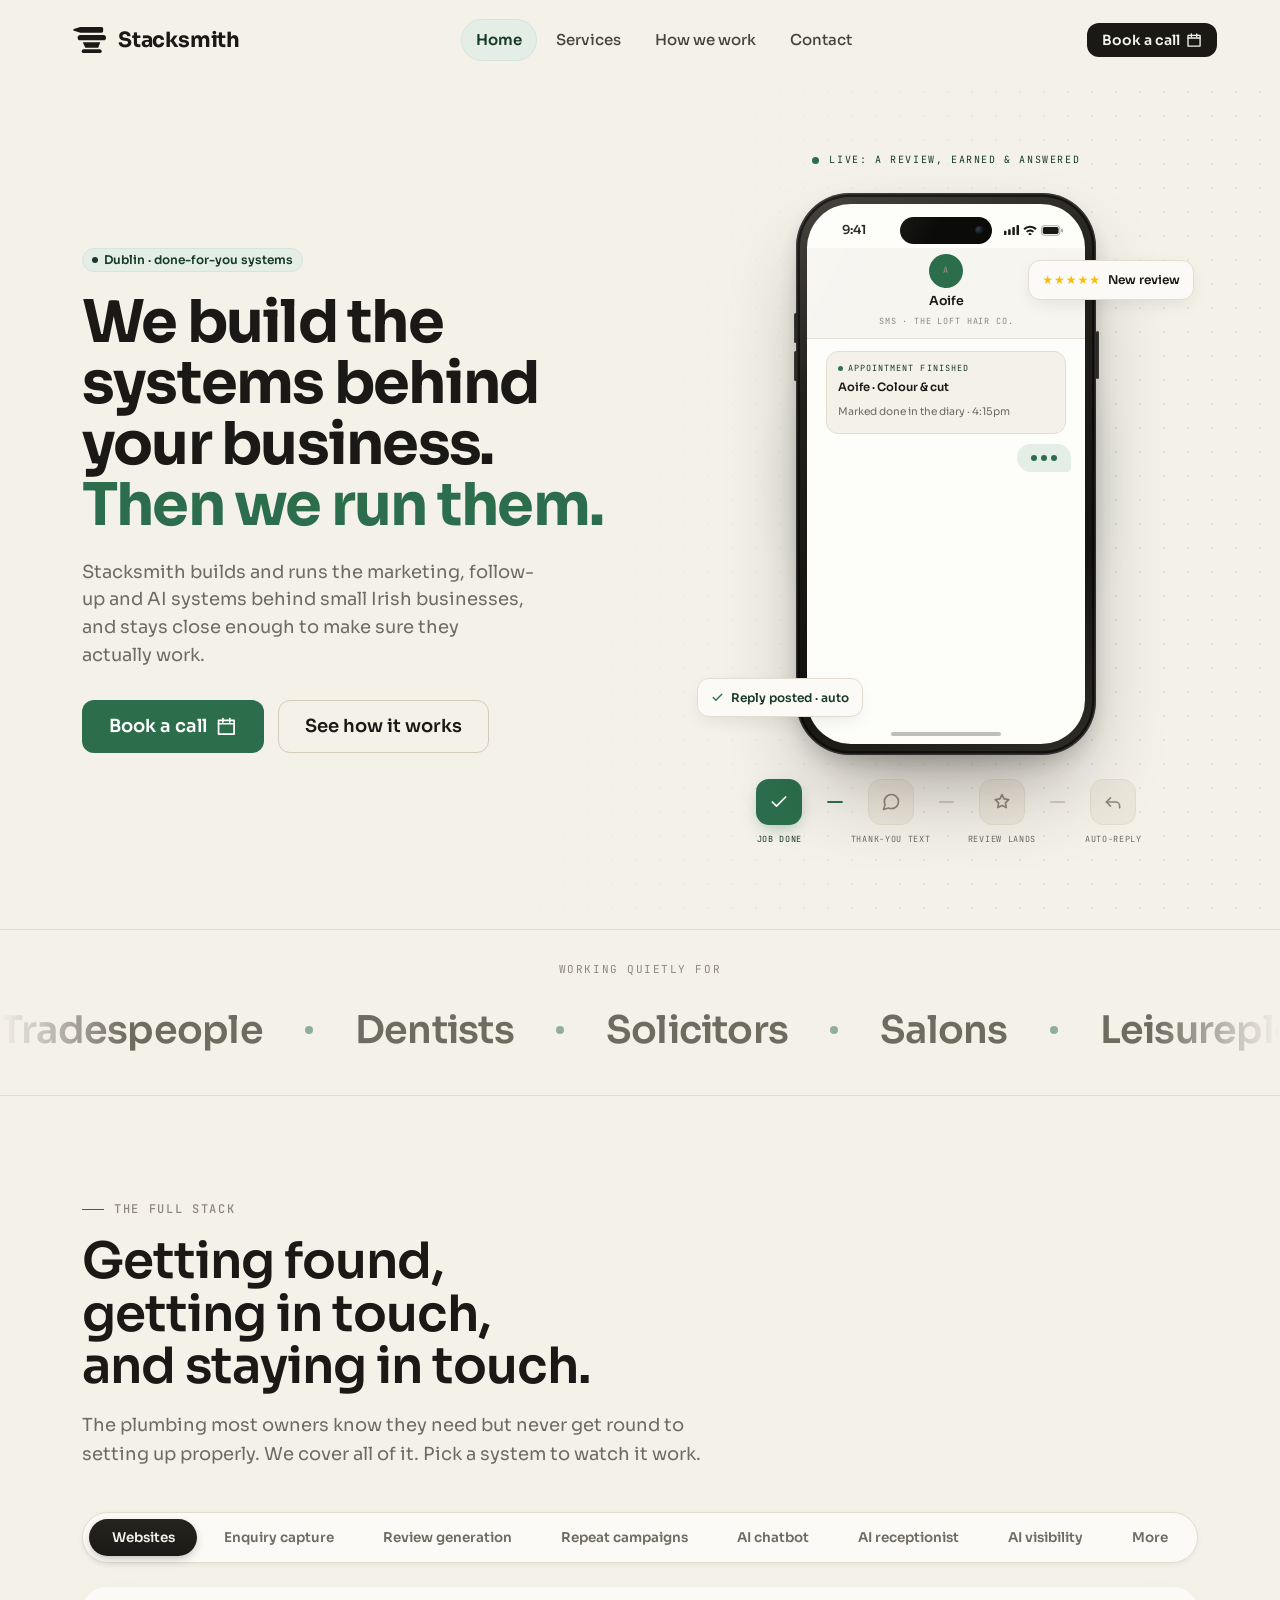
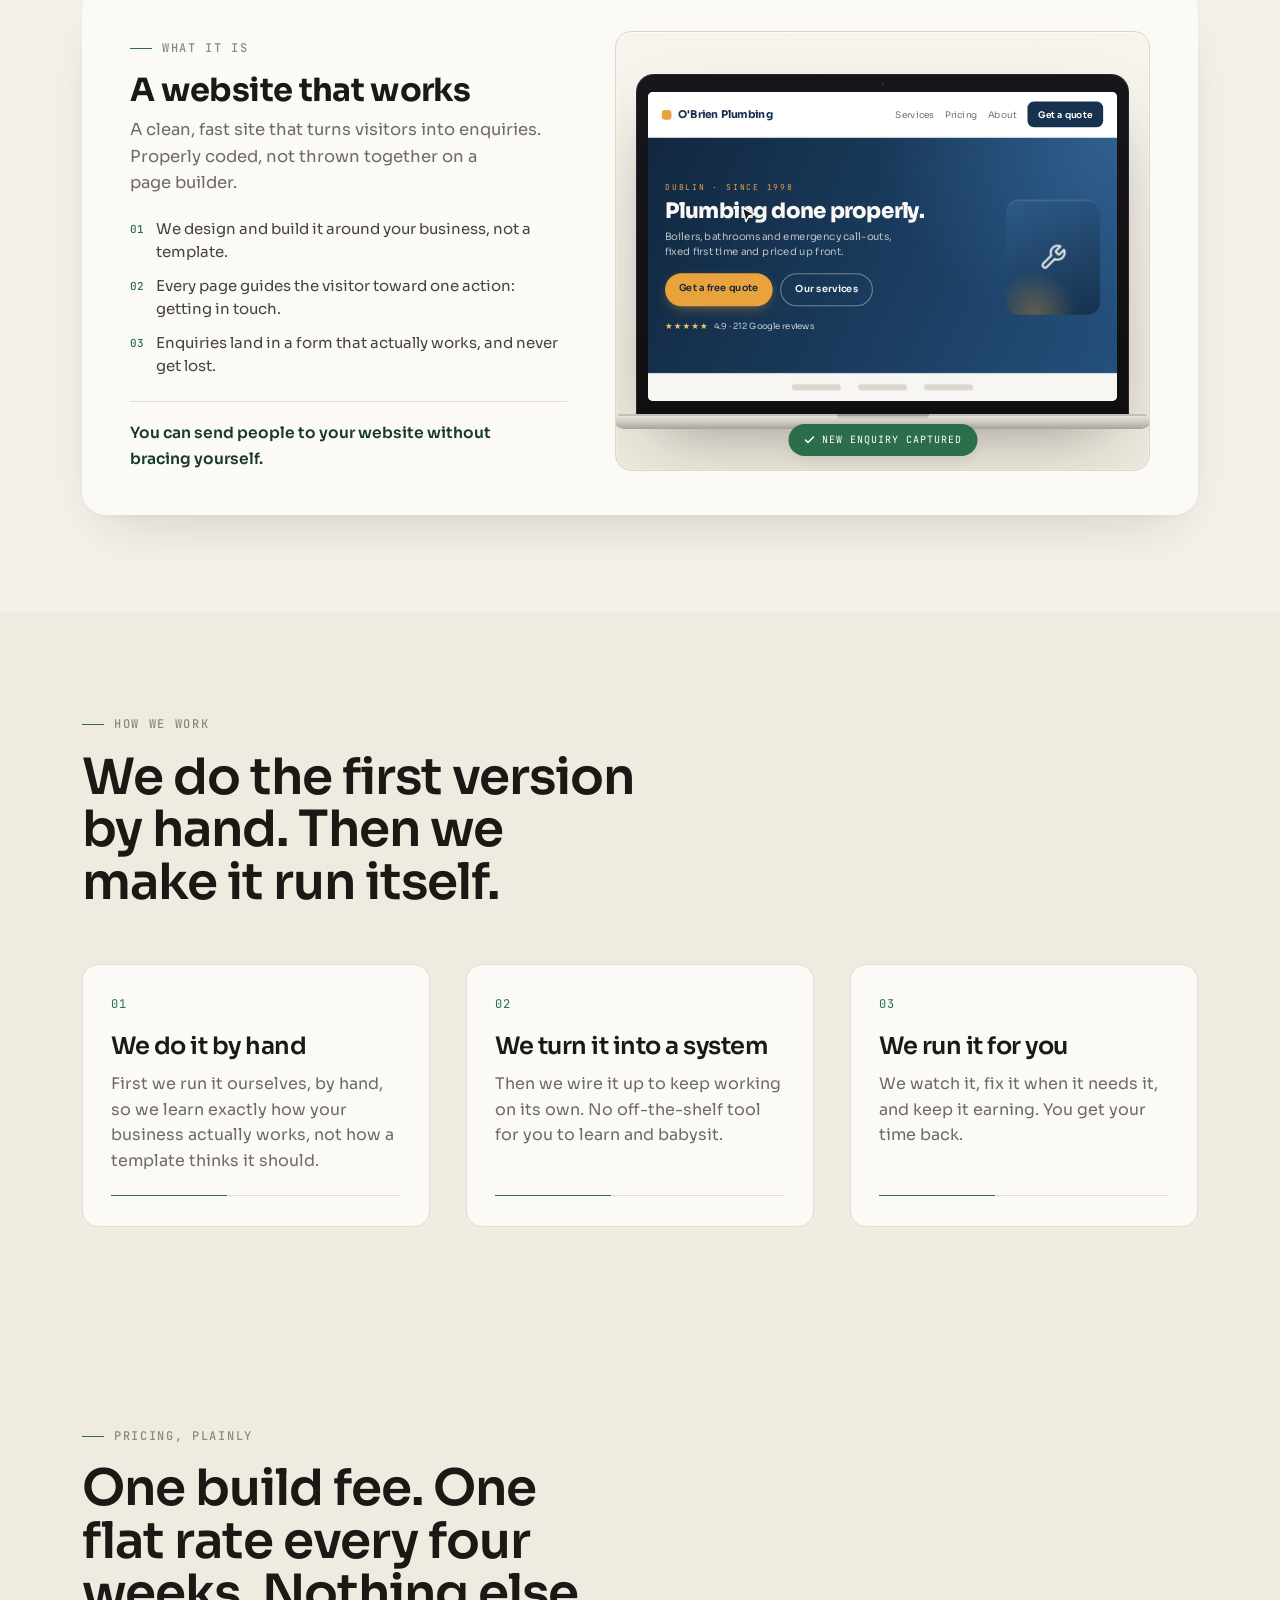
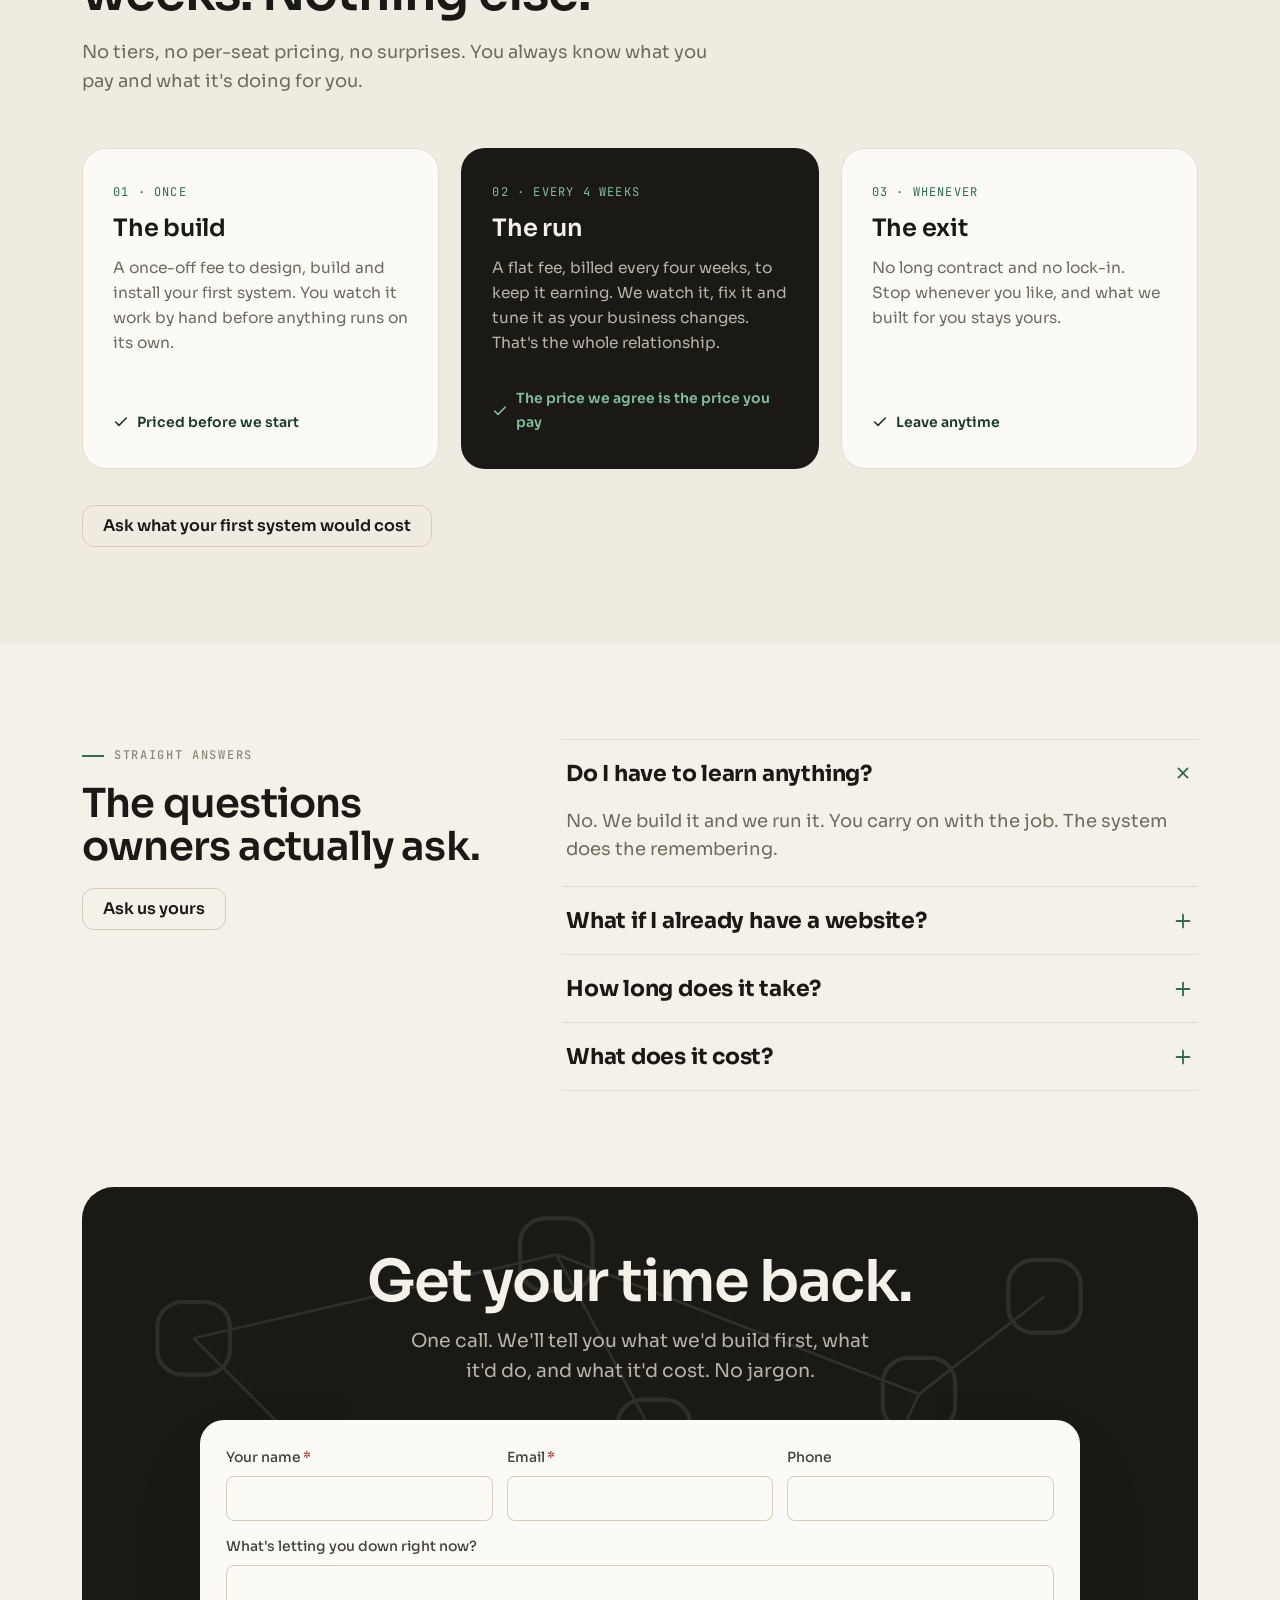
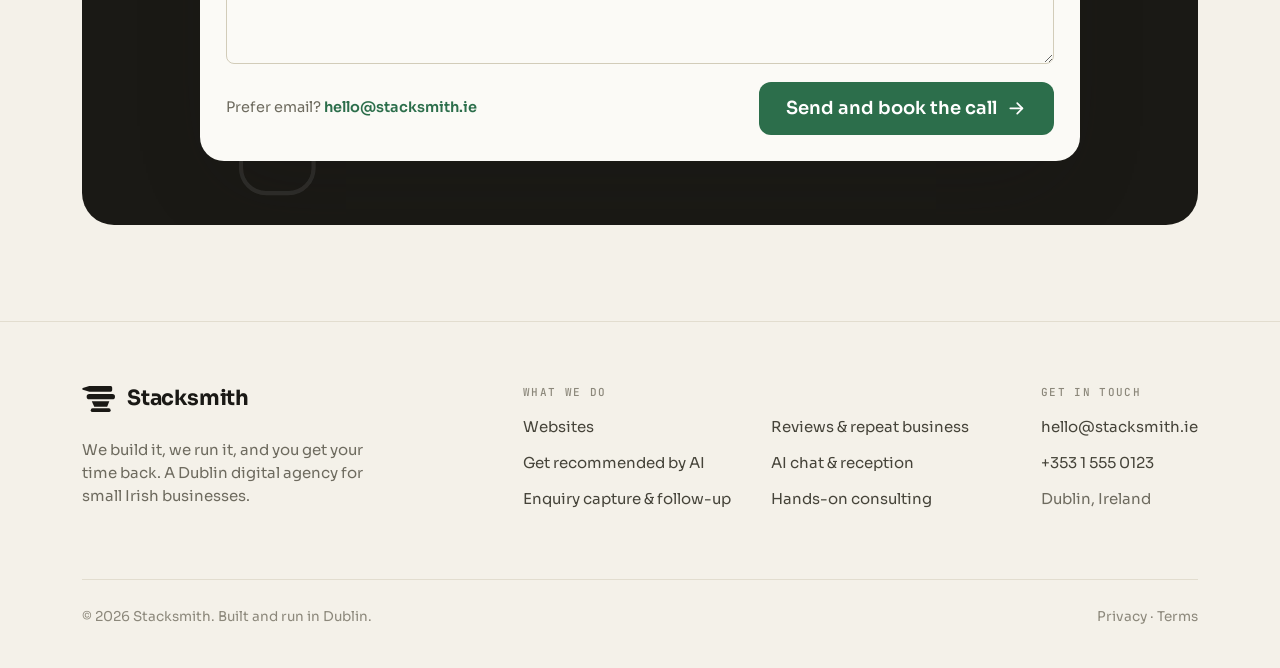
==== commit c41019ed: "Merge branch 'main' of https://github.com/COC-12/stacksmith-site" ====
--- a/index.html
+++ b/index.html
@@ -196,7 +196,7 @@
         <p style="font-size:18px; color:var(--ink-500); margin:18px 0 0; line-height:1.6;">The plumbing most owners know they need but never get round to setting up properly. We cover all of it. Pick a system to watch it work.</p>
       </div>
 
-      <div class="ss-reveal">
+      <div class="ss-reveal ss-showwrap">
         <div class="ss-tabs" role="tablist" aria-label="What we build">
           <button class="ss-tab" role="tab" id="tab-web" aria-controls="show-web" aria-selected="true">Websites</button>
           <button class="ss-tab" role="tab" id="tab-enq" aria-controls="show-enq" aria-selected="false" tabindex="-1">Enquiry capture</button>
@@ -670,10 +670,18 @@
         <div style="display:flex; gap:72px; flex-wrap:wrap;">
           <div>
             <h5 style="font-family:var(--font-mono); font-size:11px; letter-spacing:.12em; text-transform:uppercase; color:var(--ink-400); margin:0 0 16px; font-weight:500;">What we do</h5>
-            <a href="services.html#top" style="display:block; font-size:15px; color:var(--ink-700); margin-bottom:11px; text-decoration:none;">Websites &amp; enquiries</a>
-            <a href="services.html#top" style="display:block; font-size:15px; color:var(--ink-700); margin-bottom:11px; text-decoration:none;">Reviews &amp; repeat business</a>
-            <a href="services.html#top" style="display:block; font-size:15px; color:var(--ink-700); margin-bottom:11px; text-decoration:none;">AI chat &amp; reception</a>
-            <a href="services.html#top" style="display:block; font-size:15px; color:var(--ink-700); margin-bottom:11px; text-decoration:none;">Get recommended by AI</a>
+            <div style="display:flex; gap:40px; flex-wrap:wrap;">
+              <div>
+                <a href="services.html#websites" style="display:block; font-size:15px; color:var(--ink-700); margin-bottom:11px; text-decoration:none;">Websites</a>
+                <a href="services.html#ai-visibility" style="display:block; font-size:15px; color:var(--ink-700); margin-bottom:11px; text-decoration:none;">Get recommended by AI</a>
+                <a href="services.html#enquiry-capture" style="display:block; font-size:15px; color:var(--ink-700); margin-bottom:11px; text-decoration:none;">Enquiry capture &amp; follow-up</a>
+              </div>
+              <div>
+                <a href="services.html#reviews" style="display:block; font-size:15px; color:var(--ink-700); margin-bottom:11px; text-decoration:none;">Reviews &amp; repeat business</a>
+                <a href="services.html#ai-layer" style="display:block; font-size:15px; color:var(--ink-700); margin-bottom:11px; text-decoration:none;">AI chat &amp; reception</a>
+                <a href="services.html#consulting" style="display:block; font-size:15px; color:var(--ink-700); margin-bottom:11px; text-decoration:none;">Hands-on consulting</a>
+              </div>
+            </div>
           </div>
           <div>
             <h5 style="font-family:var(--font-mono); font-size:11px; letter-spacing:.12em; text-transform:uppercase; color:var(--ink-400); margin:0 0 16px; font-weight:500;">Get in touch</h5>
--- a/css/site.css
+++ b/css/site.css
@@ -185,10 +185,16 @@
 .ss-phone__statusbar {
   /* the 27px content row is centred on the island's midline (top 13px
      + 27px island height), with clear air between icons and island */
-  position: relative; z-index: 4; display: flex; justify-content: space-between; align-items: center;
+  position: relative; z-index: 4; display: flex; justify-content: flex-end; align-items: center;
   height: 44px; padding: 13px 22px 4px 30px; color: var(--ink);
 }
-.ss-phone__time { font-size: 12.5px; font-weight: var(--weight-semibold); }
+.ss-phone__time {
+  font-size: 12.5px; font-weight: var(--weight-semibold);
+  /* dead-centre of the corner between the screen edge and the island:
+     (278px screen − 92px island) / 2 = 93px corner, on the island midline */
+  position: absolute; left: 0; top: 9px; bottom: 0; width: 93px;
+  display: flex; align-items: center; justify-content: center;
+}
 .ss-phone__sicons { display: inline-flex; align-items: center; gap: 4px; }
 .ss-phone__homebar {
   position: absolute; bottom: 8px; left: 50%; transform: translateX(-50%); z-index: 5;
@@ -437,6 +443,12 @@
   .ss-tabs { flex-wrap: wrap; width: max-content; max-width: 100%; border-radius: 24px; }
   .ss-tab { flex: none; font-size: 13px; padding: 9px 13px; }
 }
+
+/* JS adds .ss-wait on load and removes it when the showcase scrolls
+   into view, so the scene's one-shot animation plays where the user
+   can actually see it (without JS, nothing pauses). */
+.ss-showwrap.ss-wait .ss-showpanel,
+.ss-showwrap.ss-wait .ss-showpanel * { animation-play-state: paused !important; }
 
 .ss-showpanel { display: none; }
 .ss-showpanel.is-active { display: block; animation: ssxIn .45s var(--ease-out) both; }
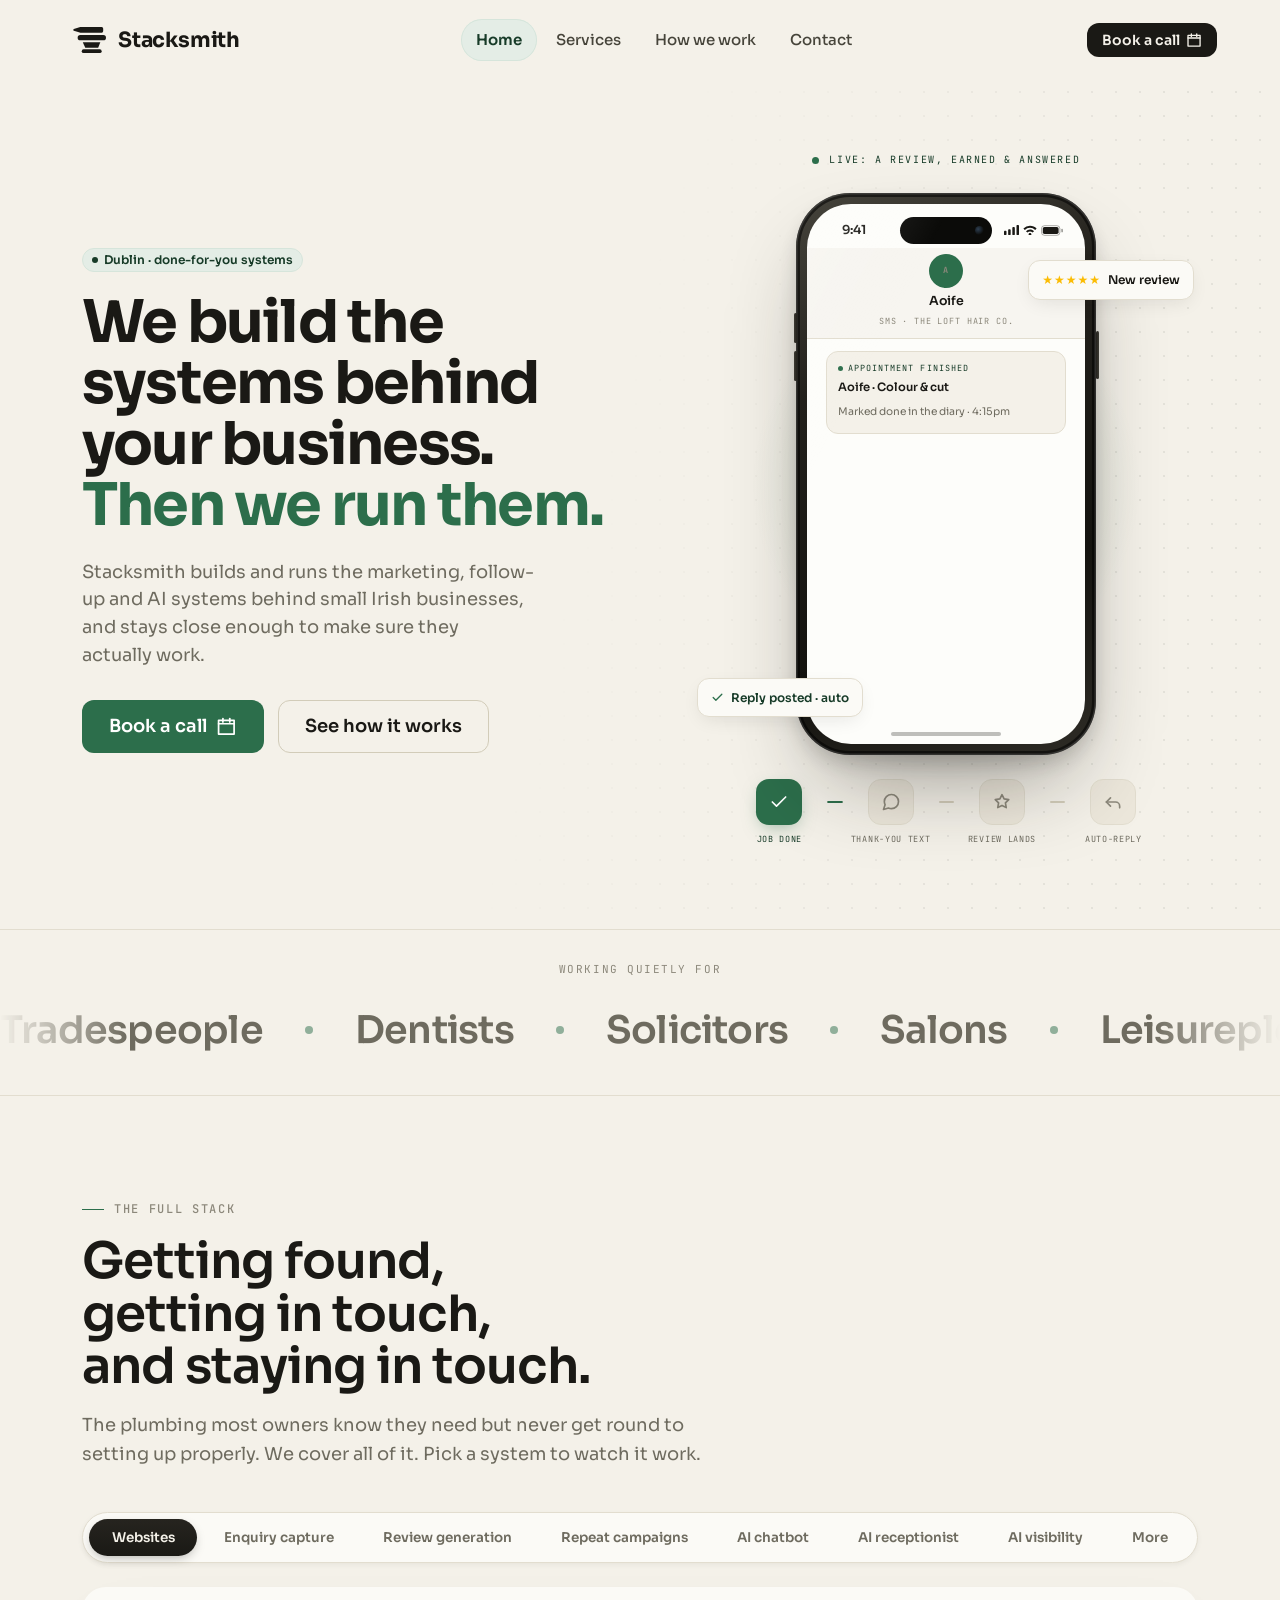
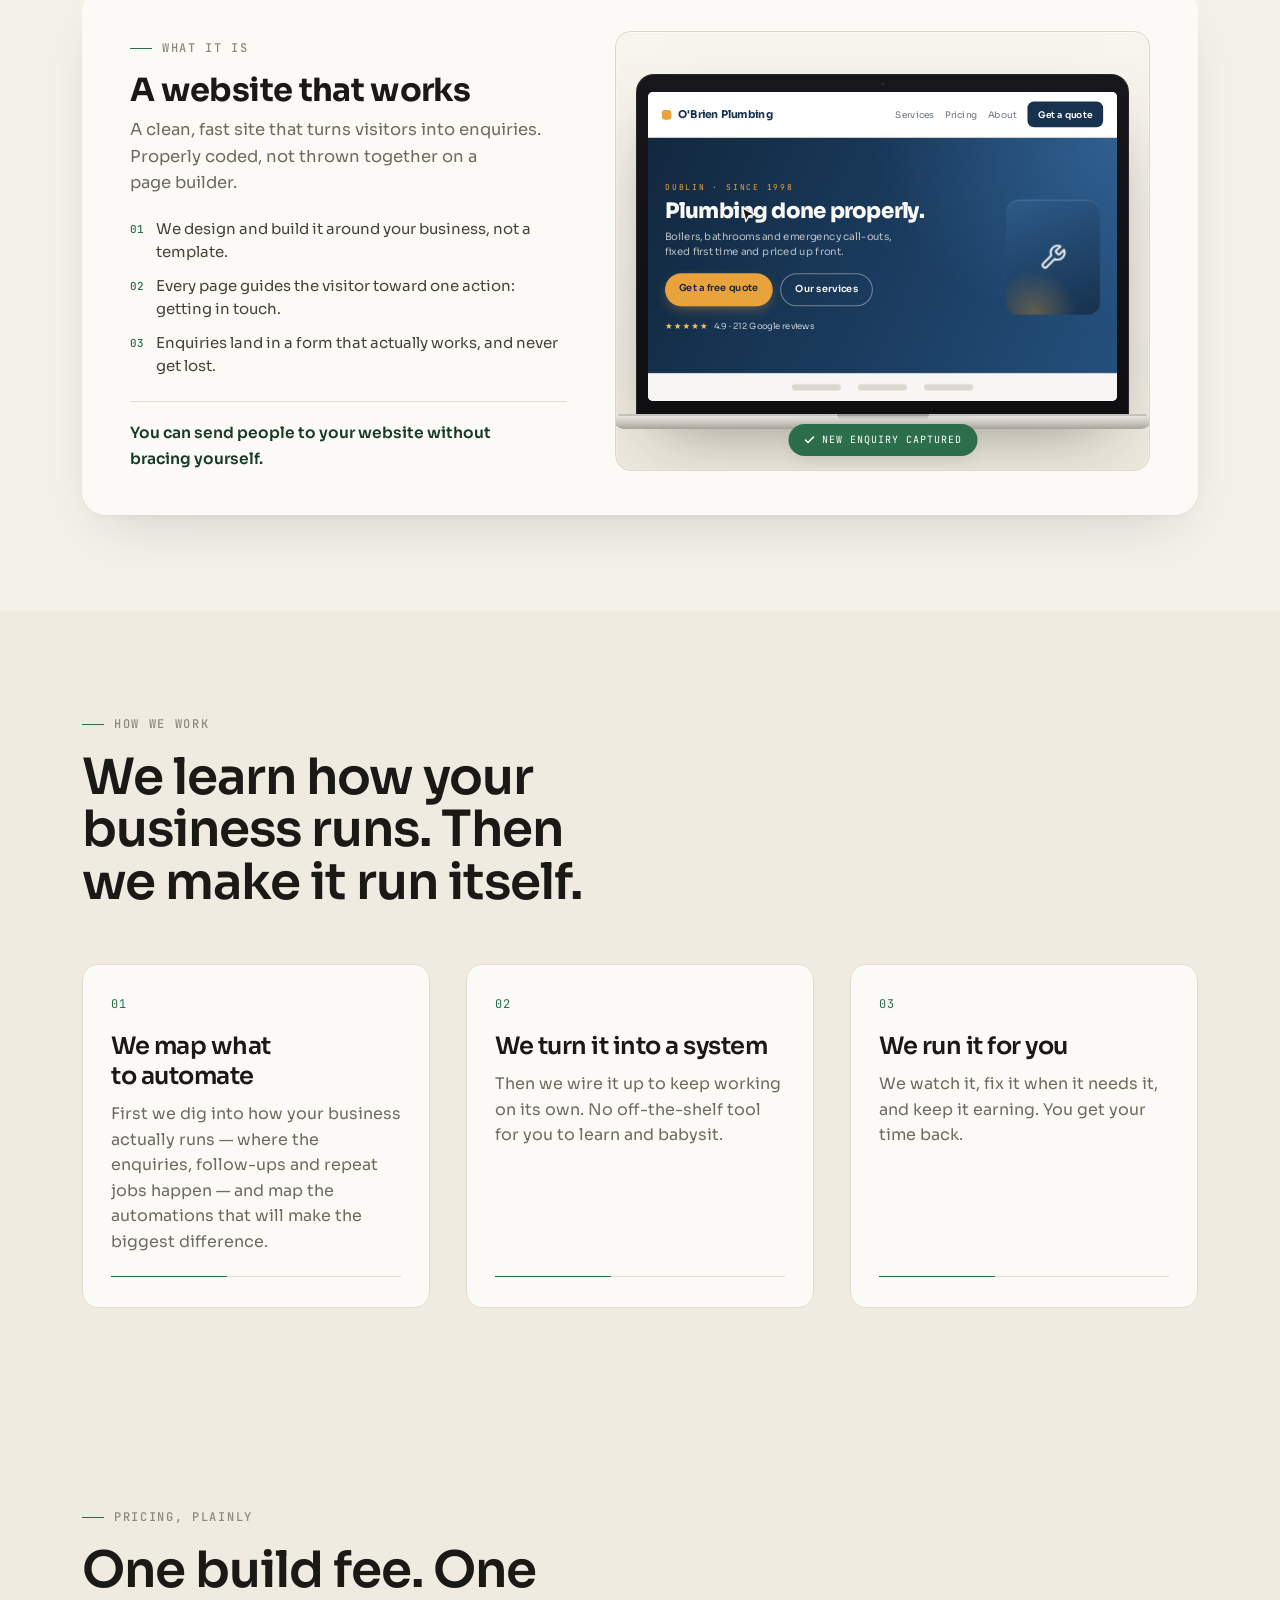
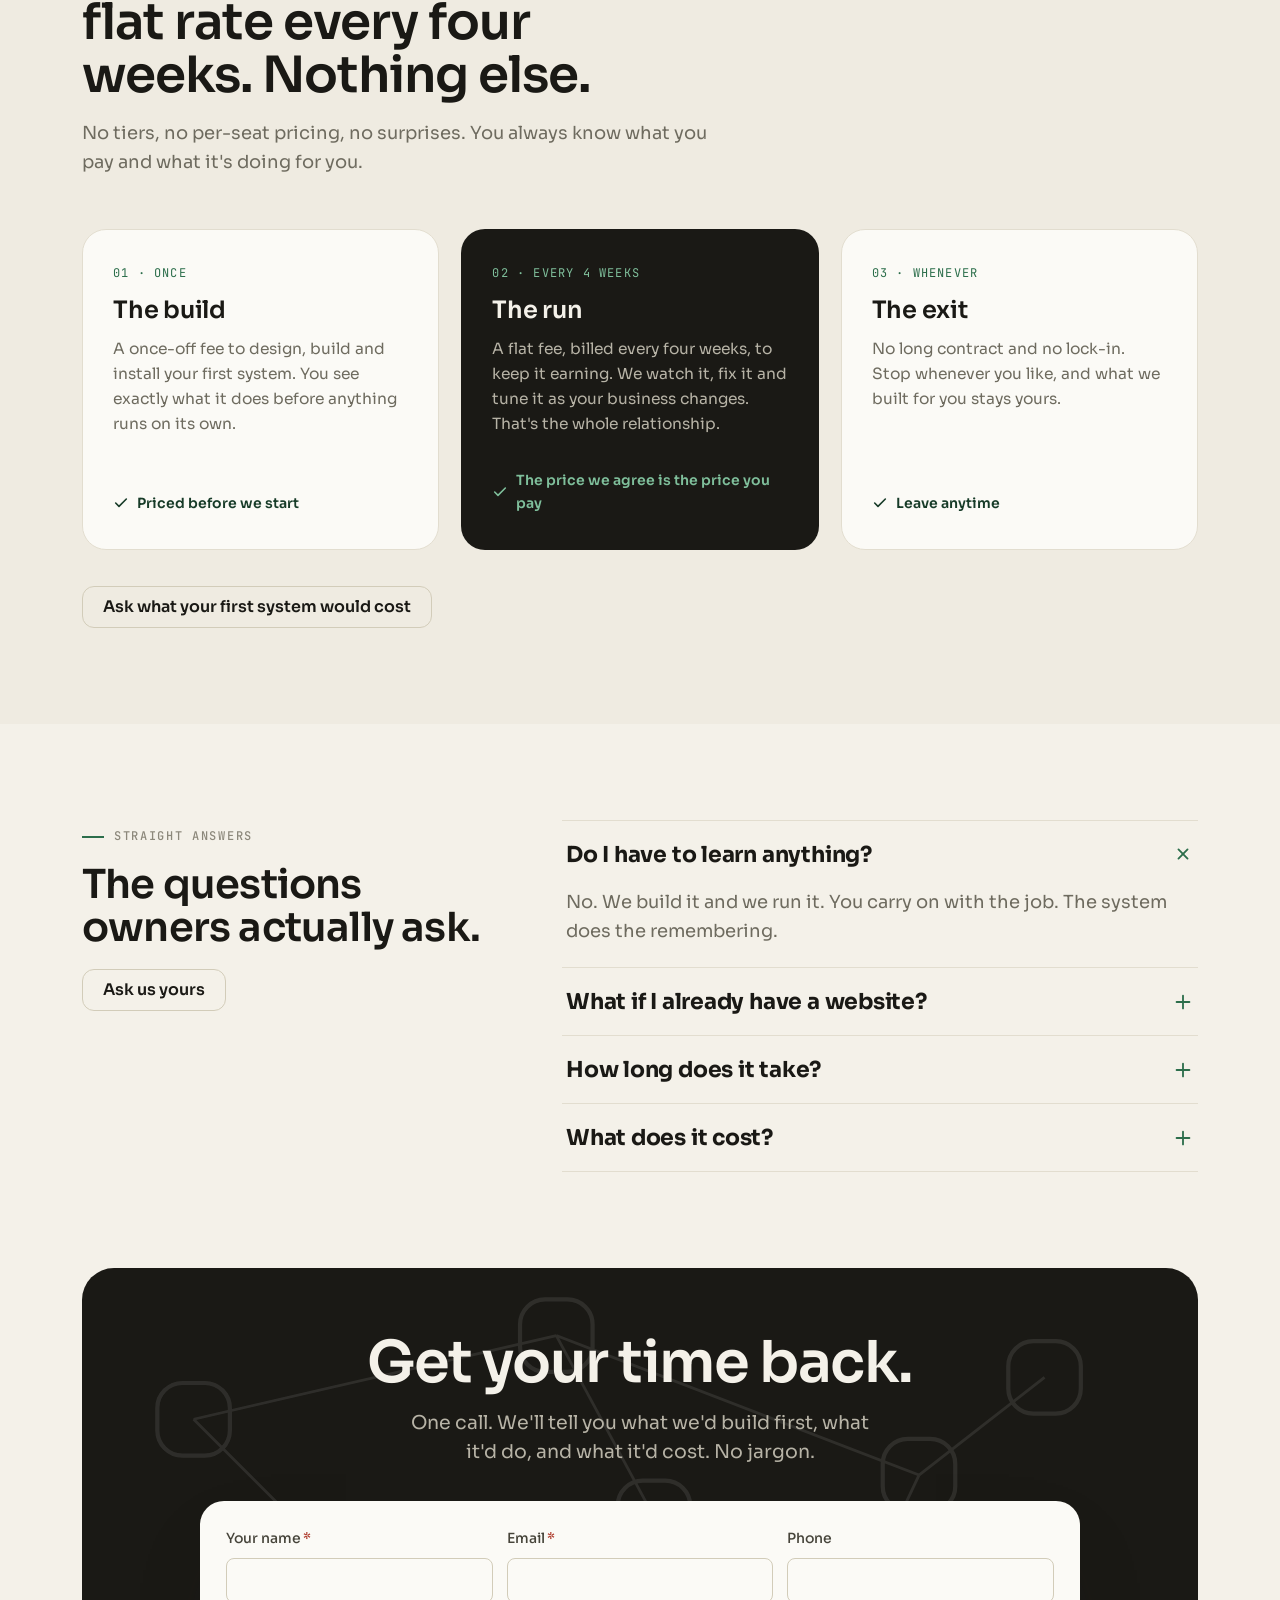
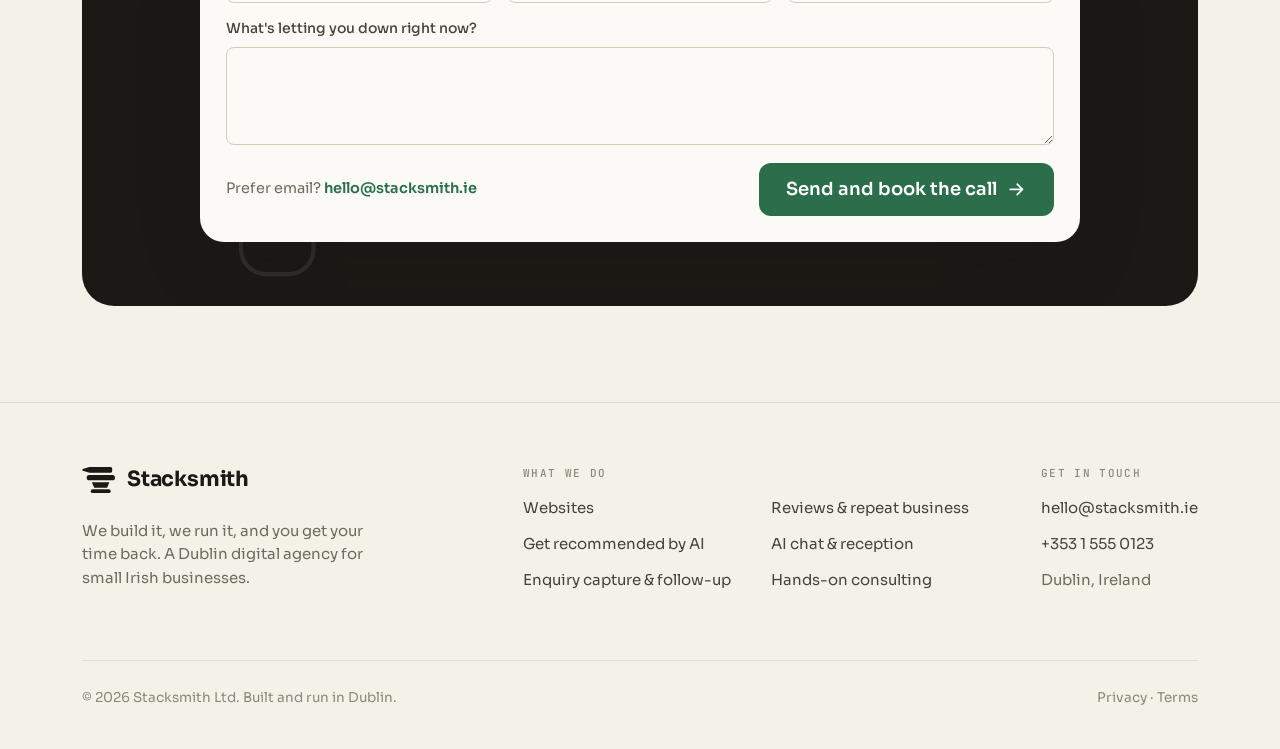
==== commit f4227226: "Light deck theme, Ltd legal pages, and the map-first repositioning - how-we-work deck rethemed from " ====
--- a/index.html
+++ b/index.html
@@ -491,13 +491,13 @@
     <div class="container">
       <div class="ss-reveal" style="max-width:640px;">
         <span class="ss-section-label">How we work</span>
-        <h2 style="font-family:var(--font-display); font-size:clamp(34px,4vw,50px); line-height:1.05; letter-spacing:-0.02em; font-weight:600; margin:16px 0 0; color:var(--ink);">We do the first version by hand. Then we make it run itself.</h2>
+        <h2 style="font-family:var(--font-display); font-size:clamp(34px,4vw,50px); line-height:1.05; letter-spacing:-0.02em; font-weight:600; margin:16px 0 0; color:var(--ink);">We learn how your business runs. Then we make it run itself.</h2>
       </div>
       <div class="ss-reveal grid3" style="gap:36px; margin-top:56px;">
         <div class="ss-spot">
           <span style="font-family:var(--font-mono); font-size:12px; color:var(--forest); letter-spacing:.1em;">01</span>
-          <h4 style="font-family:var(--font-display); font-size:24px; font-weight:600; margin:16px 0 10px; color:var(--ink);">We do it by hand</h4>
-          <p style="color:var(--ink-500); font-size:16px; line-height:1.6; margin:0;">First we run it ourselves, by hand, so we learn exactly how your business actually works, not how a template thinks it should.</p>
+          <h4 style="font-family:var(--font-display); font-size:24px; font-weight:600; margin:16px 0 10px; color:var(--ink);">We map what to automate</h4>
+          <p style="color:var(--ink-500); font-size:16px; line-height:1.6; margin:0;">First we dig into how your business actually runs — where the enquiries, follow-ups and repeat jobs happen — and map the automations that will make the biggest difference.</p>
           <div style="height:1px; background:var(--line); margin-top:22px; position:relative;"><div style="position:absolute; left:0; top:0; width:40%; height:1px; background:var(--forest);"></div></div>
         </div>
         <div class="ss-spot">
@@ -532,7 +532,7 @@
         <div class="ss-price-card">
           <span class="ss-price-card__step">01 · ONCE</span>
           <h3>The build</h3>
-          <p>A once-off fee to design, build and install your first system. You watch it work by hand before anything runs on its own.</p>
+          <p>A once-off fee to design, build and install your first system. You see exactly what it does before anything runs on its own.</p>
           <span class="ss-price-card__foot"><svg viewBox="0 0 24 24" fill="none" stroke="currentColor" stroke-width="2.4" stroke-linecap="round" stroke-linejoin="round"><path d="M20 6 9 17l-5-5"/></svg>Priced before we start</span>
         </div>
         <div class="ss-price-card ss-price-card--accent">
@@ -574,7 +574,7 @@
           </div>
           <div class="ss-accordion__item" data-open="false">
             <button class="ss-accordion__head" aria-expanded="false">How long does it take?<span class="ss-accordion__icon"><svg viewBox="0 0 24 24" fill="none" stroke="currentColor" stroke-width="2" stroke-linecap="round" stroke-linejoin="round" width="22" height="22"><path d="M12 5v14"/><path d="M5 12h14"/></svg></span></button>
-            <div class="ss-accordion__panel"><div class="ss-accordion__panel-inner">Most first systems are live within two to three weeks. You'll see the by-hand version working much sooner than that.</div></div>
+            <div class="ss-accordion__panel"><div class="ss-accordion__panel-inner">Most first systems are live within two to three weeks. You'll see the first pieces working well before that.</div></div>
           </div>
           <div class="ss-accordion__item" data-open="false">
             <button class="ss-accordion__head" aria-expanded="false">What does it cost?<span class="ss-accordion__icon"><svg viewBox="0 0 24 24" fill="none" stroke="currentColor" stroke-width="2" stroke-linecap="round" stroke-linejoin="round" width="22" height="22"><path d="M12 5v14"/><path d="M5 12h14"/></svg></span></button>
@@ -692,7 +692,7 @@
         </div>
       </div>
       <div style="display:flex; justify-content:space-between; align-items:center; margin-top:56px; padding-top:26px; border-top:1px solid var(--line); flex-wrap:wrap; gap:12px;">
-        <span style="font-size:13.5px; color:var(--ink-400);">© 2026 Stacksmith. Built and run in Dublin.</span>
+        <span style="font-size:13.5px; color:var(--ink-400);">© 2026 Stacksmith Ltd. Built and run in Dublin.</span>
         <span style="font-size:13.5px; color:var(--ink-400);"><a href="privacy.html" class="ss-legal">Privacy</a> · <a href="terms.html" class="ss-legal">Terms</a></span>
       </div>
     </div>
--- a/css/site.css
+++ b/css/site.css
@@ -472,11 +472,6 @@
   position: relative; overflow: hidden;
 }
 @keyframes ssxIn { from { opacity: 0; transform: translateY(12px); } to { opacity: 1; transform: none; } }
-/* The demos hold at frame zero until the showcase scrolls into view —
-   main.js adds .is-seen to #services once a visual enters the viewport,
-   so the build plays in front of the visitor, not before they arrive. */
-#services:not(.is-seen) .ssx,
-#services:not(.is-seen) .ssx * { animation-play-state: paused !important; }
 .ssx [data-i], .ssx-browser[data-i] { animation: ssxIn .55s var(--ease-out) both; }
 .ssx [data-i="1"] { animation-delay: .15s; }
 .ssx [data-i="2"] { animation-delay: .5s; }
--- a/css/remix.css
+++ b/css/remix.css
@@ -277,7 +277,7 @@
 
 /* ---------- 8. How we work page ------------------------------ */
 /* ---------- Onboarding story deck (v2, cinematic) --------------
-   Five scenes on a dark ink stage, looping continuously while in
+   Five scenes on a warm paper stage, looping continuously while in
    view. Scene switches: the outgoing scene lifts away (up + blur),
    the incoming one rises in, and a light beam sweeps the stage.
    Scene-internal builds: .hwd-el transitions on --d delays plus
@@ -290,38 +290,38 @@
 }
 .hw-deck {
   position: relative;
-  background: linear-gradient(180deg, #24221C 0%, #191813 58%, #14130F 100%);
-  border: 1px solid rgba(244,241,233,0.09);
+  background: linear-gradient(180deg, #FDFCF8 0%, var(--paper-raised) 55%, #F1EDE1 100%);
+  border: 1px solid var(--line);
   border-radius: var(--radius-2xl);
-  box-shadow: var(--shadow-xl), inset 0 1px 0 rgba(244,241,233,0.07);
+  box-shadow: var(--shadow-lg), inset 0 1px 0 #fff;
   overflow: hidden;
 }
-/* film grain so the dark panel reads as material, not a flat fill */
+/* paper grain so the panel reads as material, not a flat fill */
 .hw-deck::after {
   content: ""; position: absolute; inset: 0; pointer-events: none; z-index: 3;
   background-image: url("data:image/svg+xml,%3Csvg xmlns='http://www.w3.org/2000/svg' width='160' height='160'%3E%3Cfilter id='n'%3E%3CfeTurbulence type='fractalNoise' baseFrequency='0.9' numOctaves='2'/%3E%3C/filter%3E%3Crect width='160' height='160' filter='url(%23n)'/%3E%3C/svg%3E");
-  opacity: 0.05;
+  opacity: 0.04;
 }
 .hw-deck__cap {
   position: absolute; top: 20px; left: 24px; z-index: 2;
   font-family: var(--font-sans); font-size: 11px; letter-spacing: .02em;
-  font-weight: 500; color: rgba(244,241,233,0.38);
+  font-weight: 500; color: var(--ink-400);
 }
 /* warm floor glow + centre spotlight behind the scenes */
 .hw-deck::before {
   content: ""; position: absolute; inset: 0; pointer-events: none;
   background:
-    radial-gradient(58% 46% at 50% 108%, rgba(232,176,84,0.09), transparent 70%),
-    radial-gradient(52% 42% at 50% 38%, rgba(244,241,233,0.045), transparent 72%);
+    radial-gradient(58% 46% at 50% 108%, rgba(176,122,30,0.07), transparent 70%),
+    radial-gradient(52% 42% at 50% 38%, rgba(255,255,255,0.5), transparent 72%);
 }
 .hw-deck__stage {
   position: relative; min-height: clamp(470px, 38vw, 560px);
-  box-shadow: inset 0 0 120px rgba(0,0,0,0.35); /* photographic edge vignette */
+  box-shadow: inset 0 0 90px rgba(26,25,21,0.05); /* soft edge vignette */
 }
 /* dot grid, faded out towards the edges */
 .hw-deck__stage::before {
   content: ""; position: absolute; inset: 0; pointer-events: none;
-  background-image: radial-gradient(rgba(244,241,233,0.08) 1px, transparent 1px);
+  background-image: radial-gradient(rgba(26,25,21,0.09) 1px, transparent 1px);
   background-size: 26px 26px;
   -webkit-mask-image: radial-gradient(120% 90% at 50% 42%, #000 30%, transparent 100%);
   mask-image: radial-gradient(120% 90% at 50% 42%, #000 30%, transparent 100%);
@@ -330,7 +330,7 @@
 .hw-deck__stage::after {
   content: ""; position: absolute; top: -20%; bottom: -20%; left: 0; width: 34%;
   pointer-events: none; opacity: 0;
-  background: linear-gradient(100deg, transparent, rgba(244,241,233,0.07) 45%, rgba(127,191,155,0.10) 55%, transparent);
+  background: linear-gradient(100deg, transparent, rgba(255,255,255,0.55) 45%, rgba(232,176,84,0.16) 55%, transparent);
   transform: translateX(-130%) skewX(-8deg);
 }
 .hw-deck__stage.is-sweep::after { animation: hwdSweep 1.05s var(--ease-out); }
@@ -341,9 +341,9 @@
 }
 /* ambient colour orbs, slowly drifting */
 .hwd-orb { position: absolute; border-radius: 999px; pointer-events: none; }
-.hwd-orb--mint  { width: 620px; height: 620px; left: -180px; top: -200px;    background: radial-gradient(circle, rgba(127,191,155,0.17), transparent 66%); animation: hwdOrbA 16s ease-in-out infinite alternate; }
-.hwd-orb--amber { width: 700px; height: 700px; right: -240px; bottom: -300px; background: radial-gradient(circle, rgba(232,176,84,0.14), transparent 66%);  animation: hwdOrbB 20s ease-in-out infinite alternate; }
-.hwd-orb--blue  { width: 560px; height: 560px; left: 36%; top: -260px;       background: radial-gradient(circle, rgba(123,167,224,0.12), transparent 66%);  animation: hwdOrbC 23s ease-in-out infinite alternate; }
+.hwd-orb--mint  { width: 620px; height: 620px; left: -180px; top: -200px;    background: radial-gradient(circle, rgba(94,155,124,0.13), transparent 66%); animation: hwdOrbA 16s ease-in-out infinite alternate; }
+.hwd-orb--amber { width: 700px; height: 700px; right: -240px; bottom: -300px; background: radial-gradient(circle, rgba(217,154,62,0.12), transparent 66%);  animation: hwdOrbB 20s ease-in-out infinite alternate; }
+.hwd-orb--blue  { width: 560px; height: 560px; left: 36%; top: -260px;       background: radial-gradient(circle, rgba(90,130,190,0.10), transparent 66%);  animation: hwdOrbC 23s ease-in-out infinite alternate; }
 @keyframes hwdOrbA { to { transform: translate(70px, 46px); } }
 @keyframes hwdOrbB { to { transform: translate(-64px, -52px); } }
 @keyframes hwdOrbC { to { transform: translate(48px, 60px); } }
@@ -351,11 +351,11 @@
 .hwd-ember {
   position: absolute; bottom: -6px; left: var(--x, 50%);
   width: 3px; height: 3px; border-radius: 999px; pointer-events: none;
-  background: #E8B054; box-shadow: 0 0 8px rgba(232,176,84,0.8);
+  background: #C98A2E; box-shadow: 0 0 8px rgba(201,138,46,0.5);
   opacity: 0;
   animation: hwdEmber var(--dr, 12s) linear var(--dl, 0s) infinite;
 }
-.hwd-ember--m { background: #7FBF9B; box-shadow: 0 0 8px rgba(127,191,155,0.8); }
+.hwd-ember--m { background: #4E8A68; box-shadow: 0 0 8px rgba(78,138,104,0.5); }
 @keyframes hwdEmber {
   0%   { transform: none; opacity: 0; }
   8%   { opacity: .7; }
@@ -391,29 +391,29 @@
 .hwd-scene.is-out .hwd-el { opacity: 1; transform: none; transition: none; }
 
 /* per-scene accent colour */
-.hwd-scene--1 { --acc: #7BA7E0; }
-.hwd-scene--2 { --acc: #E8B054; }
-.hwd-scene--3 { --acc: #E08767; }
-.hwd-scene--4 { --acc: #7FBF9B; }
-.hwd-scene--5 { --acc: #F4C24A; }
+.hwd-scene--1 { --acc: #3A6BB4; }
+.hwd-scene--2 { --acc: #B07A1E; }
+.hwd-scene--3 { --acc: #C05B3F; }
+.hwd-scene--4 { --acc: #2C6E4B; }
+.hwd-scene--5 { --acc: #A97E14; }
 
 .hwd-label {
   display: inline-flex; align-items: center; gap: 12px;
   font-family: var(--font-sans); font-size: 13px; letter-spacing: .01em;
-  font-weight: 600; color: rgba(244,241,233,0.62);
+  font-weight: 600; color: var(--ink-500);
 }
 /* framing dashes either side of the kicker */
 .hwd-label::before, .hwd-label::after {
-  content: ""; width: 20px; height: 1px; background: var(--acc, var(--mint-on-ink)); opacity: .55;
-}
-.hwd-label b { color: var(--acc, var(--mint-on-ink)); font-weight: 700; }
+  content: ""; width: 20px; height: 1px; background: var(--acc, var(--forest)); opacity: .45;
+}
+.hwd-label b { color: var(--acc, var(--forest)); font-weight: 700; }
 .hwd-line {
   font-family: var(--font-display); font-size: clamp(23px, 2.8vw, 36px);
   line-height: 1.12; letter-spacing: -0.02em; font-weight: 700;
-  color: var(--on-ink); margin: 0; max-width: 620px; text-wrap: balance;
+  color: var(--ink); margin: 0; max-width: 620px; text-wrap: balance;
 }
 .hwd-line em {
-  font-style: normal; color: var(--acc, var(--mint-on-ink));
+  font-style: normal; color: var(--acc, var(--forest));
   padding-bottom: 3px;
   background: linear-gradient(currentColor, currentColor) left bottom / 0% 2px no-repeat;
 }
@@ -421,31 +421,30 @@
 .hwd-scene.is-on .hwd-line em { animation: hwdUnder .6s var(--ease-out) 1.05s both; }
 @keyframes hwdUnder { to { background-size: 100% 2px; } }
 .hwd-row { display: flex; gap: 16px; flex-wrap: wrap; justify-content: center; align-items: stretch; }
-/* dark glass card, lit from above */
+/* raised paper card, lit from above */
 .hwd-card {
-  background: linear-gradient(180deg, rgba(244,241,233,0.075), rgba(244,241,233,0.04));
-  border: 1px solid rgba(244,241,233,0.11);
+  background: linear-gradient(180deg, #FFFEFB, var(--paper-raised));
+  border: 1px solid var(--line);
   border-radius: var(--radius-lg);
-  box-shadow: inset 0 1px 0 rgba(244,241,233,0.09), 0 18px 40px -18px rgba(0,0,0,0.55);
-  backdrop-filter: blur(6px); -webkit-backdrop-filter: blur(6px);
+  box-shadow: inset 0 1px 0 #fff, var(--shadow-md);
   padding: 16px 19px; text-align: left; max-width: 320px;
 }
 .hwd-cal { display: flex; flex-direction: column; gap: 3px; }
 .hwd-cal__when {
   font-family: var(--font-sans); font-size: 11px; letter-spacing: .02em;
-  font-weight: 600; color: #8FB7EC; margin-bottom: 5px;
-}
-.hwd-cal b { font-size: 15px; font-weight: 600; color: var(--on-ink); }
-.hwd-cal > span { font-size: 12.5px; color: var(--on-ink-muted); }
-.hwd-cal em { font-style: normal; font-size: 11.5px; color: rgba(244,241,233,0.5); margin-top: 7px; padding-top: 8px; border-top: 1px dashed rgba(244,241,233,0.18); }
+  font-weight: 600; color: #3A6BB4; margin-bottom: 5px;
+}
+.hwd-cal b { font-size: 15px; font-weight: 600; color: var(--ink); }
+.hwd-cal > span { font-size: 12.5px; color: var(--ink-500); }
+.hwd-cal em { font-style: normal; font-size: 11.5px; color: var(--ink-400); margin-top: 7px; padding-top: 8px; border-top: 1px dashed var(--line-strong); }
 .hwd-notes { display: flex; flex-direction: column; gap: 8px; }
-.hwd-notes b { font-size: 13px; font-weight: 600; color: var(--on-ink); margin-bottom: 2px; }
+.hwd-notes b { font-size: 13px; font-weight: 600; color: var(--ink); margin-bottom: 2px; }
 /* pain points with colour-coded markers */
-.hwd-pain { display: flex; align-items: center; gap: 9px; font-size: 12.5px; line-height: 1.45; color: var(--on-ink-muted); }
+.hwd-pain { display: flex; align-items: center; gap: 9px; font-size: 12.5px; line-height: 1.45; color: var(--ink-500); }
 .hwd-pain i { width: 7px; height: 7px; border-radius: 2px; flex: none; transform: rotate(45deg); }
-.hwd-pain--coral i { background: #E08767; box-shadow: 0 0 10px rgba(224,135,103,0.7); }
-.hwd-pain--amber i { background: #E8B054; box-shadow: 0 0 10px rgba(232,176,84,0.7); }
-.hwd-pain--blue i  { background: #7BA7E0; box-shadow: 0 0 10px rgba(123,167,224,0.7); }
+.hwd-pain--coral i { background: #C05B3F; box-shadow: 0 0 8px rgba(192,91,63,0.35); }
+.hwd-pain--amber i { background: #B07A1E; box-shadow: 0 0 8px rgba(176,122,30,0.35); }
+.hwd-pain--blue i  { background: #3A6BB4; box-shadow: 0 0 8px rgba(58,107,180,0.35); }
 /* the two parties meet: avatar coins pop in, a line draws between them */
 .hwd-meet { display: flex; align-items: center; margin: 2px 0 4px; }
 .hwd-coin {
@@ -454,28 +453,28 @@
   font-family: var(--font-display); font-weight: 700; font-size: 17px; color: #14130F;
   transform: scale(0); position: relative; z-index: 1;
 }
-.hwd-coin--s { background: linear-gradient(135deg, #9FD4B6, #5E9B7C); box-shadow: 0 0 26px rgba(127,191,155,0.4); }
-.hwd-coin--b { background: linear-gradient(135deg, #F2CE8A, #D99A3E); box-shadow: 0 0 26px rgba(232,176,84,0.4); }
+.hwd-coin--s { background: linear-gradient(135deg, #9FD4B6, #5E9B7C); box-shadow: 0 8px 20px -6px rgba(44,110,75,0.4); }
+.hwd-coin--b { background: linear-gradient(135deg, #F2CE8A, #D99A3E); box-shadow: 0 8px 20px -6px rgba(176,122,30,0.4); }
 .hwd-scene.is-on .hwd-coin--s { animation: hwdCoin .6s cubic-bezier(.34,1.56,.64,1) .75s both; }
 .hwd-scene.is-on .hwd-coin--b { animation: hwdCoin .6s cubic-bezier(.34,1.56,.64,1) .95s both; }
 @keyframes hwdCoin { to { transform: scale(1); } }
-.hwd-link { position: relative; width: 84px; height: 2px; margin: 0 -5px; background: rgba(244,241,233,0.14); }
+.hwd-link { position: relative; width: 84px; height: 2px; margin: 0 -5px; background: var(--line-strong); }
 .hwd-link::before {
   content: ""; position: absolute; inset: 0;
-  background: linear-gradient(90deg, #7FBF9B, #E8B054);
+  background: linear-gradient(90deg, #4E8A68, #C98A2E);
   transform: scaleX(0); transform-origin: left;
 }
 .hwd-scene.is-on .hwd-link::before { animation: hwdFill .7s var(--ease-out) 1.15s both; }
 @keyframes hwdFill { to { transform: none; } }
 .hwd-link b {
   position: absolute; top: -3px; left: -4px; width: 8px; height: 8px; border-radius: 999px;
-  background: #F4F1E9; box-shadow: 0 0 12px rgba(244,241,233,0.8); opacity: 0;
+  background: var(--forest); box-shadow: 0 0 10px rgba(44,110,75,0.5); opacity: 0;
 }
 /* handshake ping where the two sides meet */
 .hwd-link::after {
   content: ""; position: absolute; left: 50%; top: 50%; width: 14px; height: 14px;
   margin: -7px 0 0 -7px; border-radius: 999px;
-  border: 1.5px solid #E8B054; opacity: 0;
+  border: 1.5px solid #B07A1E; opacity: 0;
 }
 .hwd-scene.is-on .hwd-link::after { animation: hwdPing 1s var(--ease-out) 1.9s both; }
 @keyframes hwdPing {
@@ -493,54 +492,54 @@
 .hwd-plan { display: flex; flex-direction: column; gap: 10px; width: min(440px, 100%); }
 .hwd-want {
   display: flex; align-items: center; gap: 12px; text-align: left;
-  background: linear-gradient(180deg, rgba(244,241,233,0.075), rgba(244,241,233,0.04));
-  border: 1px solid rgba(244,241,233,0.11);
+  background: linear-gradient(180deg, #FFFEFB, var(--paper-raised));
+  border: 1px solid var(--line);
   border-radius: var(--radius-md); padding: 11px 14px;
-  box-shadow: inset 0 1px 0 rgba(244,241,233,0.09), 0 12px 26px -14px rgba(0,0,0,0.5);
-}
-.hwd-want > span { flex: 1; font-size: 13px; color: var(--on-ink); }
+  box-shadow: inset 0 1px 0 #fff, var(--shadow-sm);
+}
+.hwd-want > span { flex: 1; font-size: 13px; color: var(--ink-700); }
 .hwd-ic {
   flex: none; width: 32px; height: 32px; border-radius: 9px;
   display: inline-flex; align-items: center; justify-content: center;
 }
-.hwd-ic--blue { background: rgba(123,167,224,0.16); color: #8FB7EC; box-shadow: inset 0 0 0 1px rgba(123,167,224,0.35); }
-.hwd-ic--mint { background: rgba(127,191,155,0.14); color: #8FD0AC; box-shadow: inset 0 0 0 1px rgba(127,191,155,0.35); }
-.hwd-ic--gold { background: rgba(244,194,74,0.14);  color: #F4C24A; box-shadow: inset 0 0 0 1px rgba(244,194,74,0.35); }
+.hwd-ic--blue { background: rgba(58,107,180,0.10); color: #3A6BB4; box-shadow: inset 0 0 0 1px rgba(58,107,180,0.28); }
+.hwd-ic--mint { background: rgba(44,110,75,0.10); color: var(--forest); box-shadow: inset 0 0 0 1px rgba(44,110,75,0.28); }
+.hwd-ic--gold { background: rgba(169,126,20,0.10);  color: #A97E14; box-shadow: inset 0 0 0 1px rgba(169,126,20,0.28); }
 .hwd-check {
   flex: none; width: 22px; height: 22px; border-radius: 999px;
-  background: linear-gradient(135deg, #8FD0AC, #4E8A68); color: #14130F;
+  background: linear-gradient(135deg, #4E8A68, var(--forest-700)); color: #fff;
   display: inline-flex; align-items: center; justify-content: center;
-  box-shadow: 0 0 16px rgba(127,191,155,0.45);
+  box-shadow: 0 4px 12px -3px rgba(44,110,75,0.45);
   transform: scale(0);
 }
 .hwd-scene.is-on .hwd-check { animation: hwdCoin .5s cubic-bezier(.34,1.56,.64,1) calc(var(--d) + .55s) both; }
 /* once all three are ticked, the plan clicks together */
 .hwd-scene.is-on .hwd-want { animation: hwdSorted .7s var(--ease-out) 3.25s; }
 @keyframes hwdSorted {
-  40% { border-color: rgba(127,191,155,0.45); transform: translateY(-3px); box-shadow: inset 0 1px 0 rgba(244,241,233,0.09), 0 16px 30px -12px rgba(0,0,0,0.55); }
+  40% { border-color: rgba(44,110,75,0.4); transform: translateY(-3px); box-shadow: inset 0 1px 0 #fff, 0 14px 26px -12px rgba(26,25,21,0.18); }
 }
 
 /* scene 03: typing indicator becomes the sent message */
 .hwd-thread {
   width: min(400px, 100%);
-  background: linear-gradient(180deg, rgba(244,241,233,0.075), rgba(244,241,233,0.04));
-  border: 1px solid rgba(244,241,233,0.11);
+  background: linear-gradient(180deg, #FFFEFB, var(--paper-raised));
+  border: 1px solid var(--line);
   border-radius: var(--radius-lg); padding: 14px 16px 13px;
-  box-shadow: inset 0 1px 0 rgba(244,241,233,0.09), 0 18px 40px -18px rgba(0,0,0,0.55);
+  box-shadow: inset 0 1px 0 #fff, var(--shadow-md);
   display: flex; flex-direction: column; gap: 10px; text-align: left;
 }
-.hwd-thread__head { display: flex; align-items: center; gap: 9px; padding-bottom: 10px; border-bottom: 1px solid rgba(244,241,233,0.09); }
+.hwd-thread__head { display: flex; align-items: center; gap: 9px; padding-bottom: 10px; border-bottom: 1px solid var(--line); }
 .hwd-coin--sm { width: 26px; height: 26px; font-size: 11px; transform: none; box-shadow: none; }
-.hwd-thread__head b { font-size: 12.5px; font-weight: 600; color: var(--on-ink); flex: 1; }
-.hwd-thread__head span { font-family: var(--font-mono); font-size: 9px; letter-spacing: .1em; text-transform: uppercase; color: rgba(244,241,233,0.45); white-space: nowrap; }
+.hwd-thread__head b { font-size: 12.5px; font-weight: 600; color: var(--ink); flex: 1; }
+.hwd-thread__head span { font-family: var(--font-mono); font-size: 9px; letter-spacing: .1em; text-transform: uppercase; color: var(--ink-400); white-space: nowrap; }
 .hwd-msg { display: grid; }
 .hwd-msg > * { grid-area: 1 / 1; justify-self: end; }
 .hwd-typing {
   display: flex; gap: 4px; padding: 10px 13px;
-  border-radius: 14px 14px 4px 14px; background: rgba(244,241,233,0.09);
+  border-radius: 14px 14px 4px 14px; background: var(--paper-sunken);
   opacity: 0;
 }
-.hwd-typing i { width: 6px; height: 6px; border-radius: 999px; background: rgba(244,241,233,0.6); }
+.hwd-typing i { width: 6px; height: 6px; border-radius: 999px; background: var(--ink-400); }
 .hwd-scene.is-on .hwd-typing { animation: hwdTyping 2.2s .8s both; }
 @keyframes hwdTyping {
   0%   { opacity: 0; transform: translateY(6px); }
@@ -564,14 +563,14 @@
 @keyframes hwdBubble { to { opacity: 1; transform: none; } }
 .hwd-receipt {
   align-self: flex-end; font-family: var(--font-mono); font-size: 9px;
-  letter-spacing: .08em; text-transform: uppercase; color: #8FD0AC; opacity: 0;
+  letter-spacing: .08em; text-transform: uppercase; color: var(--forest-700); opacity: 0;
 }
 .hwd-scene.is-on .hwd-receipt { animation: hwdFade .6s 3.7s both; }
 @keyframes hwdFade { to { opacity: 1; } }
 /* …and Sinéad replies */
 .hwd-reply {
   align-self: flex-start; max-width: 78%;
-  background: rgba(244,241,233,0.09); color: var(--on-ink);
+  background: var(--paper-sunken); color: var(--ink-700);
   font-size: 13px; line-height: 1.5;
   border-radius: 14px 14px 14px 4px; padding: 9px 13px;
   opacity: 0; transform: scale(0.85) translateY(8px); transform-origin: bottom left;
@@ -581,8 +580,8 @@
 .hwd-note {
   display: inline-flex; align-items: center; gap: 9px;
   font-family: var(--font-sans); font-size: 13px; letter-spacing: 0;
-  color: var(--on-ink-muted);
-  border-top: 1px dashed rgba(244,241,233,0.22); padding-top: 12px; margin-top: 6px;
+  color: var(--ink-500);
+  border-top: 1px dashed var(--line-strong); padding-top: 12px; margin-top: 6px;
 }
 
 /* scene 04: the pipeline — nodes light up as the flow reaches them */
@@ -597,26 +596,26 @@
   width: 50px; height: 50px; border-radius: 14px; position: relative;
   display: inline-flex; align-items: center; justify-content: center;
 }
-.hwd-node--blue i  { background: rgba(123,167,224,0.15); color: #8FB7EC; box-shadow: inset 0 0 0 1px rgba(123,167,224,0.4), 0 0 22px rgba(123,167,224,0.25); }
-.hwd-node--mint i  { background: rgba(127,191,155,0.14); color: #8FD0AC; box-shadow: inset 0 0 0 1px rgba(127,191,155,0.4), 0 0 22px rgba(127,191,155,0.25); }
-.hwd-node--amber i { background: rgba(232,176,84,0.15);  color: #EFC178; box-shadow: inset 0 0 0 1px rgba(232,176,84,0.4),  0 0 22px rgba(232,176,84,0.25); }
-.hwd-node--gold i  { background: rgba(244,194,74,0.15);  color: #F4C24A; box-shadow: inset 0 0 0 1px rgba(244,194,74,0.4),  0 0 22px rgba(244,194,74,0.25); }
+.hwd-node--blue i  { background: rgba(58,107,180,0.10); color: #3A6BB4; box-shadow: inset 0 0 0 1px rgba(58,107,180,0.32), 0 0 18px rgba(58,107,180,0.14); }
+.hwd-node--mint i  { background: rgba(44,110,75,0.10); color: var(--forest); box-shadow: inset 0 0 0 1px rgba(44,110,75,0.32), 0 0 18px rgba(44,110,75,0.14); }
+.hwd-node--amber i { background: rgba(176,122,30,0.10);  color: #B07A1E; box-shadow: inset 0 0 0 1px rgba(176,122,30,0.32),  0 0 18px rgba(176,122,30,0.14); }
+.hwd-node--gold i  { background: rgba(169,126,20,0.10);  color: #A97E14; box-shadow: inset 0 0 0 1px rgba(169,126,20,0.32),  0 0 18px rgba(169,126,20,0.14); }
 .hwd-node i::after { content: ""; position: absolute; inset: -2px; border-radius: inherit; border: 1.5px solid currentColor; opacity: 0; }
 .hwd-scene.is-on .hwd-node i::after { animation: hwdRing .9s var(--ease-out) calc(var(--nd) + .15s) both; }
 /* the whole system pulses once when the last node lights — it's alive */
 .hwd-scene.is-on .hwd-node i { animation: hwdAlive .7s var(--ease-out) 5.15s; }
 @keyframes hwdAlive { 40% { transform: scale(1.07); filter: brightness(1.3); } }
 @keyframes hwdRing { 0% { opacity: .9; transform: none; } 100% { opacity: 0; transform: scale(1.55); } }
-.hwd-node span { font-family: var(--font-sans); font-size: 11.5px; letter-spacing: .01em; font-weight: 500; color: var(--on-ink-muted); white-space: nowrap; }
+.hwd-node span { font-family: var(--font-sans); font-size: 11.5px; letter-spacing: .01em; font-weight: 500; color: var(--ink-500); white-space: nowrap; }
 .hwd-flow {
   position: relative; flex: none; width: 48px; height: 2px; margin-top: 24px;
-  background: rgba(244,241,233,0.12); border-radius: 2px; overflow: hidden;
+  background: var(--line-strong); border-radius: 2px; overflow: hidden;
 }
 .hwd-flow b {
   position: absolute; inset: 0; border-radius: 2px;
-  background: linear-gradient(90deg, rgba(127,191,155,0.4), #7FBF9B, rgba(127,191,155,0.4));
+  background: linear-gradient(90deg, rgba(44,110,75,0.4), var(--forest), rgba(44,110,75,0.4));
   background-size: 200% 100%;
-  box-shadow: 0 0 8px rgba(127,191,155,0.5);
+  box-shadow: 0 0 6px rgba(44,110,75,0.3);
   transform: scaleX(0); transform-origin: left;
 }
 /* fill on arrival, then a light shimmers along the live connector */
@@ -630,10 +629,10 @@
 .hwd-feed { display: flex; flex-direction: column; gap: 10px; width: min(440px, 100%); margin: 4px 0 2px; }
 .hwd-toast {
   display: flex; align-items: center; gap: 12px; text-align: left;
-  background: linear-gradient(180deg, rgba(244,241,233,0.08), rgba(244,241,233,0.045));
-  border: 1px solid rgba(244,241,233,0.11);
+  background: linear-gradient(180deg, #FFFEFB, var(--paper-raised));
+  border: 1px solid var(--line);
   border-radius: var(--radius-md); padding: 11px 14px;
-  box-shadow: inset 0 1px 0 rgba(244,241,233,0.09), 0 14px 30px -14px rgba(0,0,0,0.55);
+  box-shadow: inset 0 1px 0 #fff, var(--shadow-sm);
   opacity: 0; transform: translateX(52px) scale(0.97);
 }
 .hwd-scene.is-on .hwd-toast {
@@ -646,20 +645,20 @@
   flex: none; width: 34px; height: 34px; border-radius: 10px;
   display: inline-flex; align-items: center; justify-content: center;
 }
-.hwd-toast--gold > i  { background: rgba(251,188,4,0.15);   color: #FBBC04; box-shadow: inset 0 0 0 1px rgba(251,188,4,0.35); }
-.hwd-toast--blue > i  { background: rgba(123,167,224,0.16); color: #8FB7EC; box-shadow: inset 0 0 0 1px rgba(123,167,224,0.35); }
-.hwd-toast--amber > i { background: rgba(232,176,84,0.15);  color: #EFC178; box-shadow: inset 0 0 0 1px rgba(232,176,84,0.35); }
+.hwd-toast--gold > i  { background: rgba(251,188,4,0.16);   color: #C89204; box-shadow: inset 0 0 0 1px rgba(200,146,4,0.3); }
+.hwd-toast--blue > i  { background: rgba(58,107,180,0.10); color: #3A6BB4; box-shadow: inset 0 0 0 1px rgba(58,107,180,0.28); }
+.hwd-toast--amber > i { background: rgba(176,122,30,0.10);  color: #B07A1E; box-shadow: inset 0 0 0 1px rgba(176,122,30,0.28); }
 .hwd-toast > div { flex: 1; display: flex; flex-direction: column; gap: 1px; }
-.hwd-toast b { font-size: 13px; font-weight: 600; color: var(--on-ink); }
-.hwd-toast div span { font-size: 11.5px; color: var(--on-ink-muted); }
+.hwd-toast b { font-size: 13px; font-weight: 600; color: var(--ink); }
+.hwd-toast div span { font-size: 11.5px; color: var(--ink-500); }
 .hwd-toast em {
   font-style: normal; font-family: var(--font-mono); font-size: 9px;
-  letter-spacing: .08em; text-transform: uppercase; color: rgba(244,241,233,0.4);
+  letter-spacing: .08em; text-transform: uppercase; color: var(--ink-300);
   align-self: flex-start;
 }
 .hwd-live {
   width: 8px; height: 8px; border-radius: 999px; flex: none;
-  background: #7FBF9B; box-shadow: 0 0 12px rgba(127,191,155,0.8);
+  background: var(--forest); box-shadow: 0 0 10px rgba(44,110,75,0.5);
   animation: ssPulse 2.2s infinite;
 }
 
